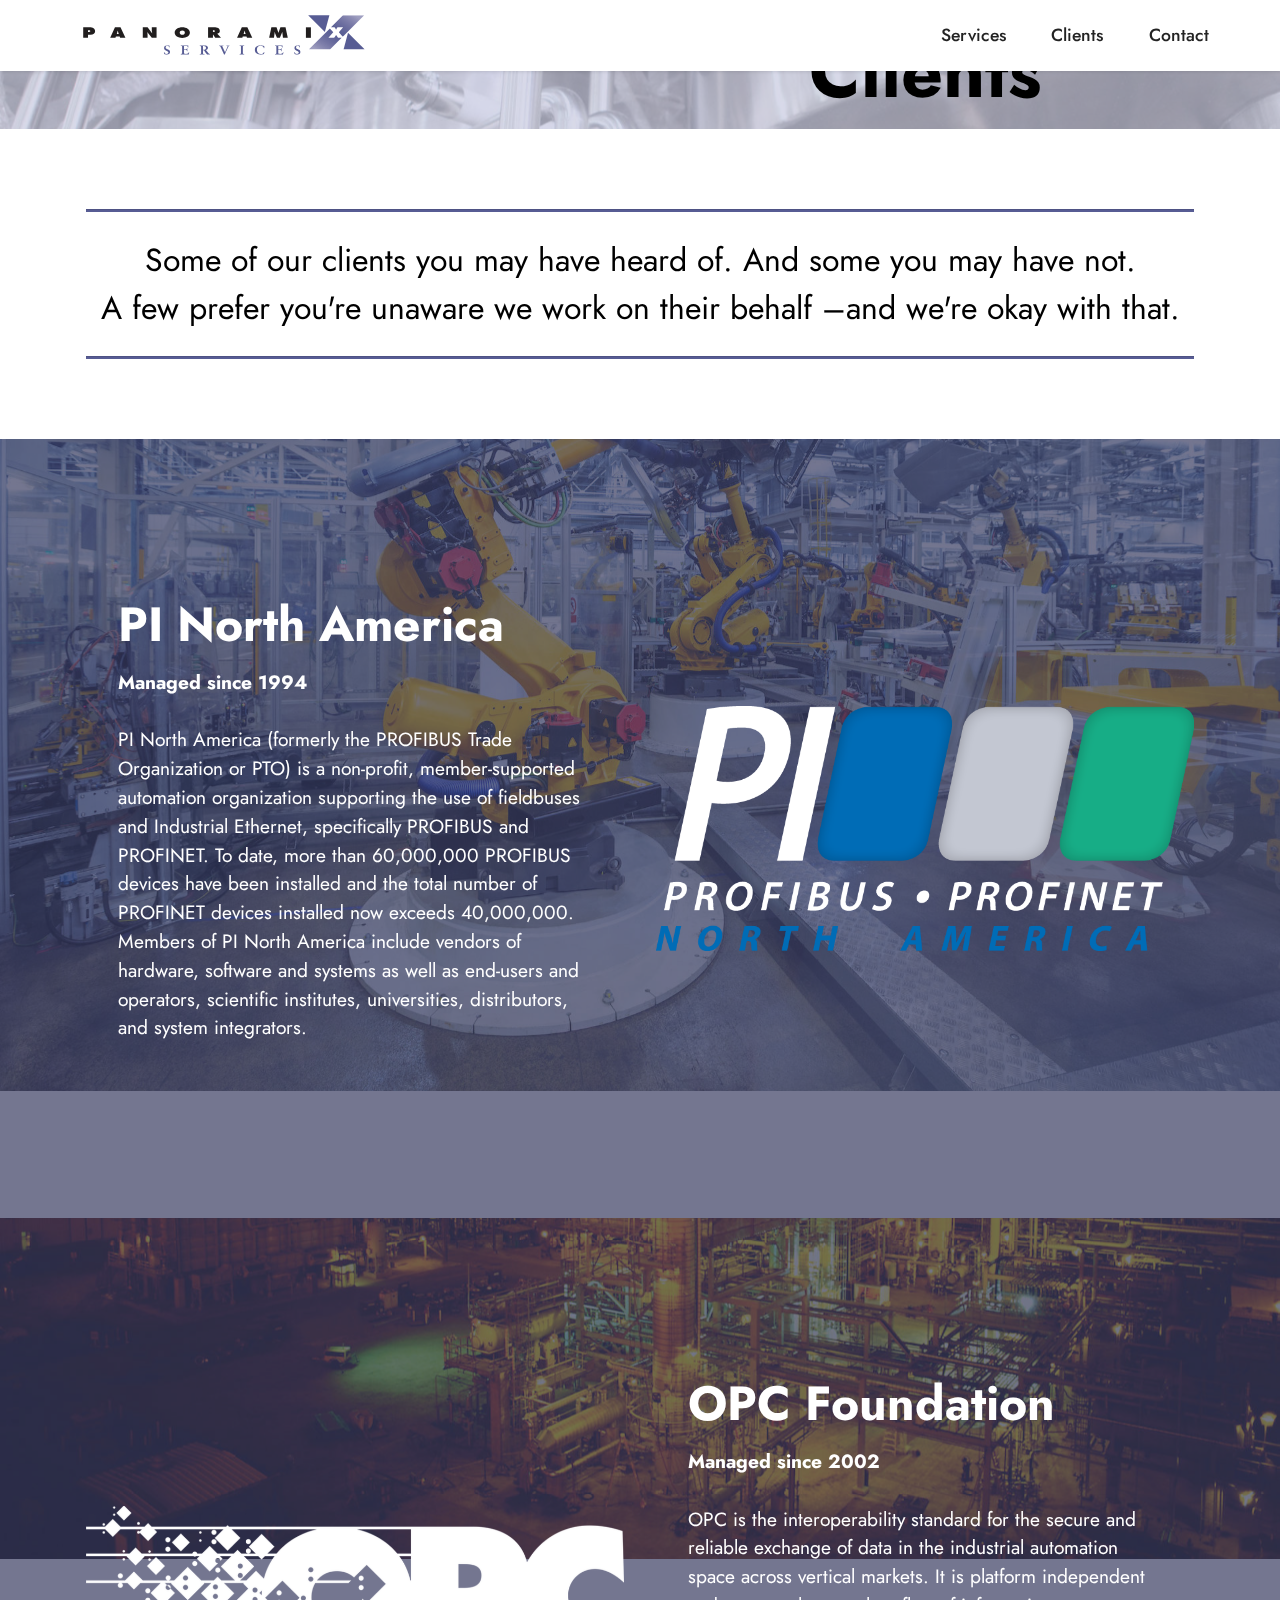
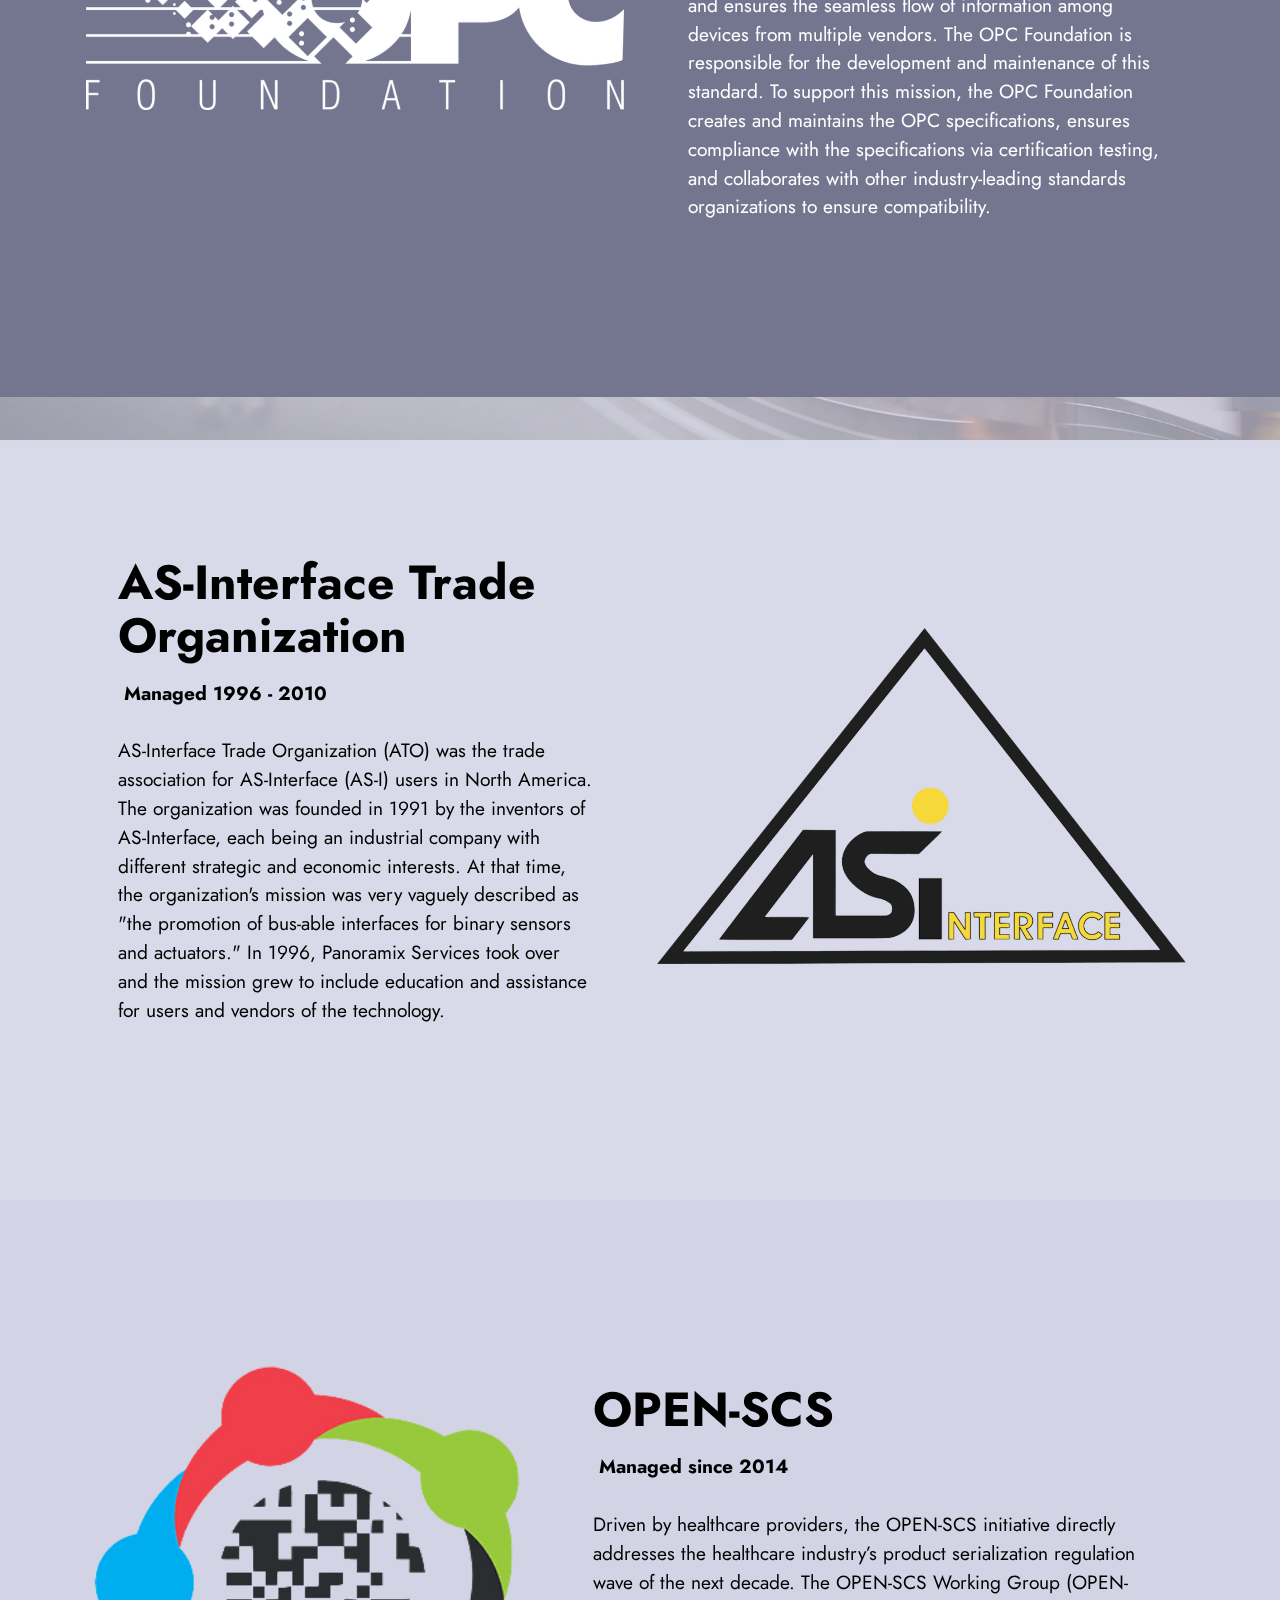
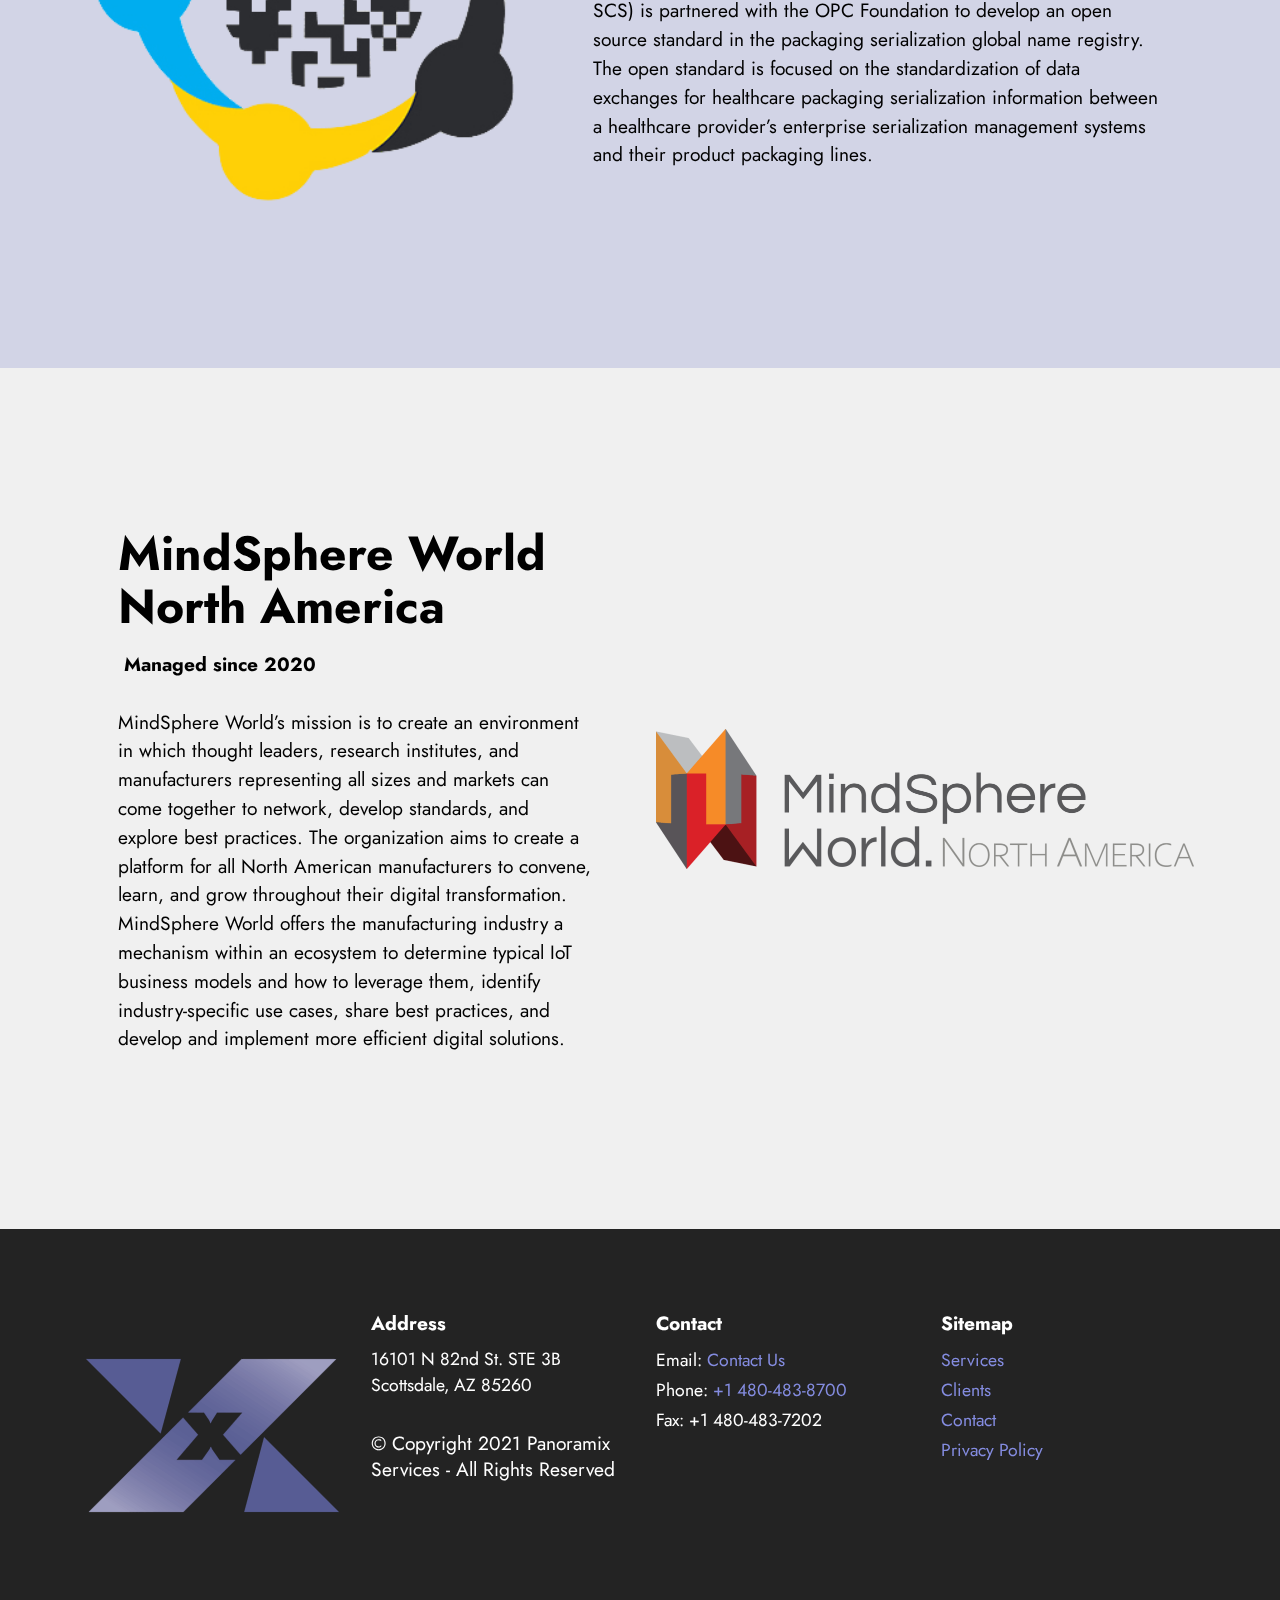
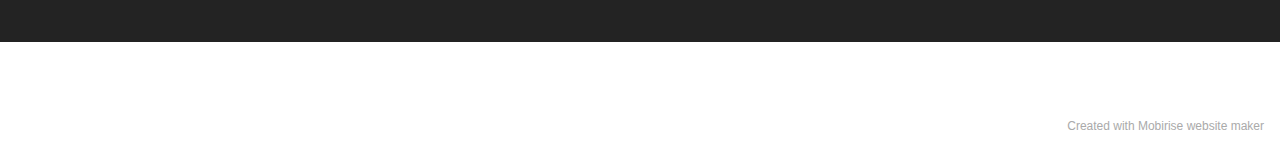
==== clients.html @ 81550782 "update index.html" ====
<!DOCTYPE html>
<html  >
<head>
  <!-- Site made with Mobirise Website Builder v5.3.5, https://mobirise.com -->
  <meta charset="UTF-8">
  <meta http-equiv="X-UA-Compatible" content="IE=edge">
  <meta name="generator" content="Mobirise v5.3.5, mobirise.com">
  <meta name="viewport" content="width=device-width, initial-scale=1, minimum-scale=1">
  <link rel="shortcut icon" href="assets/images/panx-icon-new-512-128x128.png" type="image/x-icon">
  <meta name="description" content="">
  
  
  <title>Clients</title>
  <link rel="stylesheet" href="assets/tether/tether.min.css">
  <link rel="stylesheet" href="assets/bootstrap/css/bootstrap.min.css">
  <link rel="stylesheet" href="assets/bootstrap/css/bootstrap-grid.min.css">
  <link rel="stylesheet" href="assets/bootstrap/css/bootstrap-reboot.min.css">
  <link rel="stylesheet" href="assets/dropdown/css/style.css">
  <link rel="stylesheet" href="assets/socicon/css/styles.css">
  <link rel="stylesheet" href="assets/theme/css/style.css">
  <link rel="preload" href="https://fonts.googleapis.com/css?family=Jost:100,200,300,400,500,600,700,800,900,100i,200i,300i,400i,500i,600i,700i,800i,900i&display=swap" as="style" onload="this.onload=null;this.rel='stylesheet'">
  <noscript><link rel="stylesheet" href="https://fonts.googleapis.com/css?family=Jost:100,200,300,400,500,600,700,800,900,100i,200i,300i,400i,500i,600i,700i,800i,900i&display=swap"></noscript>
  <link rel="preload" as="style" href="assets/mobirise/css/mbr-additional.css"><link rel="stylesheet" href="assets/mobirise/css/mbr-additional.css" type="text/css">
  
  
  
  
</head>
<body>

<!-- Analytics -->
<!-- Global site tag (gtag.js) - Google Analytics -->
<script async src="https://www.googletagmanager.com/gtag/js?id=UA-39357748-1"></script>
<script>
  window.dataLayer = window.dataLayer || [];
  function gtag(){dataLayer.push(arguments);}
  gtag('js', new Date());

  gtag('config', 'UA-39357748-1');
</script>
<!-- /Analytics -->


  
  <section class="header3 cid-s8OhMcY2vf mbr-parallax-background" id="header3-1o">

    

    <div class="mbr-overlay" style="opacity: 0.7; background-color: rgb(199, 201, 224);"></div>

    <div class="align-center container">
        <div class="row justify-content-end">
            <div class="col-12 col-lg-6">
                <h1 class="mbr-section-title mbr-fonts-style mb-3 display-1"><strong>Clients</strong></h1>
                
                
                
            </div>
        </div>
    </div>
</section>

<section class="content6 cid-s8OhMdA4dh" id="content6-1p">
    
    <div class="container">
        <div class="row justify-content-center">
            <div class="col-md-12 col-lg-12">
                <hr class="line">
                <p class="mbr-text align-center mbr-fonts-style my-4 display-5">Some of our clients you may have heard of.  And some you may have not.<br>A few prefer you're unaware we work on their behalf –and we're okay with that.</p>
                <hr class="line">
            </div>
        </div>
    </div>
</section>

<section class="header11 cid-s8OiLtmRAY mbr-parallax-background" id="header11-1w">

    

    <div class="mbr-overlay" style="opacity: 0.7; background-color: rgb(57, 60, 97);"></div>

    <div class="container">
        <div class="row justify-content-center">
            <div class="col-12 col-md-6 image-wrapper">
                <img class="w-100" src="assets/images/pi-north-america-logo-rev-rgb-865x395.png" alt="">
            </div>
            <div class="col-12 col-md">
                <div class="text-wrapper text-center">
                    <h1 class="mbr-section-title mbr-fonts-style mb-3 display-2">
                        <strong>PI North America</strong></h1>
                    <p class="mbr-text mbr-fonts-style display-7"><strong>Managed since 1994</strong><strong><br></strong><br>PI North America (formerly the PROFIBUS Trade Organization or PTO) is a non-profit, member-supported automation organization supporting the use of fieldbuses and Industrial Ethernet, specifically PROFIBUS and PROFINET. To date, more than 60,000,000 PROFIBUS devices have been installed and the total number of PROFINET devices installed now exceeds 40,000,000. Members of PI North America include vendors of hardware, software and systems as well as end-users and operators, scientific institutes, universities, distributors, and system integrators.<br></p>
                    
                </div>
            </div>
        </div>
    </div>
</section>

<section class="header11 cid-s8OkyzjCZf mbr-parallax-background" id="header11-1z">

    

    <div class="mbr-overlay" style="opacity: 0.7; background-color: rgb(57, 60, 97);"></div>

    <div class="container">
        <div class="row justify-content-center">
            <div class="col-12 col-md-6 image-wrapper">
                <img class="w-100" src="assets/images/opc-white-copy-2-1014x385.png" alt="">
            </div>
            <div class="col-12 col-md">
                <div class="text-wrapper text-center">
                    <h1 class="mbr-section-title mbr-fonts-style mb-3 display-2">
                        <strong>OPC Foundation</strong></h1>
                    <p class="mbr-text mbr-fonts-style display-7"><strong>Managed since 2002<br></strong><br>OPC is the interoperability standard for the secure and reliable exchange of data in the industrial automation space across vertical markets. It is platform independent and ensures the seamless flow of information among devices from multiple vendors. The OPC Foundation is responsible for the development and maintenance of this standard. To support this mission, the OPC Foundation creates and maintains the OPC specifications, ensures compliance with the specifications via certification testing, and collaborates with other industry-leading standards organizations to ensure compatibility.<br></p>
                    
                </div>
            </div>
        </div>
    </div>
</section>

<section class="header11 cid-s8OluaAJM3 mbr-parallax-background" id="header11-20">

    

    <div class="mbr-overlay" style="opacity: 0.7; background-color: rgb(199, 201, 224);"></div>

    <div class="container">
        <div class="row justify-content-center">
            <div class="col-12 col-md-6 image-wrapper">
                <img class="w-100" src="assets/images/asi-logo-color-1014x676.png" alt="">
            </div>
            <div class="col-12 col-md">
                <div class="text-wrapper text-center">
                    <h1 class="mbr-section-title mbr-fonts-style mb-3 display-2">
                        <strong>AS-Interface Trade Organization</strong></h1>
                    <p class="mbr-text mbr-fonts-style display-7"><strong>&nbsp;Managed 1996 - 2010<br></strong><br>AS-Interface Trade Organization (ATO) was the trade association for AS-Interface (AS-I) users in North America. The organization was founded in 1991 by the inventors of AS-Interface, each being an industrial company with different strategic and economic interests. At that time, the organization's mission was very vaguely described as "the promotion of bus-able interfaces for binary sensors and actuators." In 1996, Panoramix Services took over and the mission grew to include education and assistance for users and vendors of the technology.<br></p>
                    
                </div>
            </div>
        </div>
    </div>
</section>

<section class="header11 cid-s8Omf9m4vS mbr-parallax-background" id="header11-21">

    

    <div class="mbr-overlay" style="opacity: 0.8; background-color: rgb(199, 201, 224);"></div>

    <div class="container">
        <div class="row justify-content-center">
            <div class="col-12 col-md-5 image-wrapper">
                <img class="w-100" src="assets/images/open-scs-workinggroup-1-350x354.png" alt="">
            </div>
            <div class="col-12 col-md">
                <div class="text-wrapper text-center">
                    <h1 class="mbr-section-title mbr-fonts-style mb-3 display-2">
                        <strong>OPEN-SCS</strong></h1>
                    <p class="mbr-text mbr-fonts-style display-7"><strong>&nbsp;Managed since 2014<br></strong><br>Driven by healthcare providers, the OPEN-SCS initiative directly addresses the healthcare industry’s product serialization regulation wave of the next decade. The OPEN-SCS Working Group (OPEN-SCS) is partnered with the OPC Foundation to develop an open source standard in the packaging serialization global name registry. The open standard is focused on the standardization of data exchanges for healthcare packaging serialization information between a healthcare provider’s enterprise serialization management systems and their product packaging lines.<br></p>
                    
                </div>
            </div>
        </div>
    </div>
</section>

<section class="header11 cid-sCHQgZ4CsY mbr-parallax-background" id="header11-2u">

    

    <div class="mbr-overlay" style="opacity: 0.7; background-color: rgb(234, 234, 234);"></div>

    <div class="container">
        <div class="row justify-content-center">
            <div class="col-12 col-md-6 image-wrapper">
                <img class="w-100" src="assets/images/mw-accent-logo-na-1076x279.png" alt="">
            </div>
            <div class="col-12 col-md">
                <div class="text-wrapper text-center">
                    <h1 class="mbr-section-title mbr-fonts-style mb-3 display-2">
                        <strong>MindSphere World<br>North America</strong></h1>
                    <p class="mbr-text mbr-fonts-style display-7"><strong>&nbsp;Managed since 2020<br></strong><br>MindSphere World’s mission is to create an environment in which thought leaders, research institutes, and manufacturers representing all sizes and markets can come together to network, develop standards, and explore best practices. The organization aims to create a platform for all North American manufacturers to convene, learn, and grow throughout their digital transformation.<br>MindSphere World offers the manufacturing industry a mechanism within an ecosystem to determine typical IoT business models and how to leverage them, identify industry-specific use cases, share best practices, and develop and implement more efficient digital solutions.<br></p>
                    
                </div>
            </div>
        </div>
    </div>
</section>

<section class="footer4 cid-s8OhMfLjol" once="footers" id="footer4-1v">

    
    
    <div class="container">
        <div class="row mbr-white">
            <div class="col-12 col-md-6 col-lg-3">
                <div class="media-wrap">
                    
                        <img src="assets/images/panx-icon-new-512-506x506.png" alt="">
                    
                </div>
            </div>
            <div class="col-12 col-md-6 col-lg-3">
                <h5 class="mbr-section-subtitle mbr-fonts-style mb-2 display-7">
                    <strong>Address</strong></h5>
                <p class="mbr-text mbr-fonts-style mb-4 display-4">
                    16101 N 82nd St. STE 3B<br>Scottsdale, AZ 85260</p>
                <h5 class="mbr-section-subtitle mbr-fonts-style mb-3 display-4"><div><span style="font-size: 1.2rem;">© Copyright 2021 Panoramix Services - All Rights Reserved</span><br></div></h5>
                
            </div>
            <div class="col-12 col-md-6 col-lg-3">
                <h5 class="mbr-section-subtitle mbr-fonts-style mb-2 display-7">
                    <strong>Contact</strong></h5>
                <ul class="list mbr-fonts-style display-4">
                    <li class="mbr-text item-wrap">Email: <a href="contact.html" class="text-success">Contact Us</a></li><li class="mbr-text item-wrap">Phone: <a href="tel:+1 480-483-8700" class="text-success">+1 480-483-8700</a></li><li class="mbr-text item-wrap">Fax: +1 480-483-7202</li>
                </ul>
            </div>
            <div class="col-12 col-md-6 col-lg-3">
                <h5 class="mbr-section-subtitle mbr-fonts-style mb-2 display-7">
                    <strong>Sitemap</strong></h5>
                <ul class="list mbr-fonts-style display-4">
                    <li class="mbr-text item-wrap"><a href="services.html" class="text-success">Services</a></li><li class="mbr-text item-wrap"><a href="clients.html" class="text-success">Clients</a></li><li class="mbr-text item-wrap"><a href="contact.html" class="text-success">Contact</a></li><li class="mbr-text item-wrap"><a href="privacy.html" class="text-success">Privacy Policy</a></li>
                </ul>
            </div>
        </div>
    </div>
</section>

<section class="menu menu1 cid-sCHYvnLWHK" once="menu" id="menu1-2w">
    

    <nav class="navbar navbar-dropdown navbar-fixed-top navbar-expand-lg">
        <div class="container-fluid">
            <div class="navbar-brand">
                <span class="navbar-logo">
                    <a href="index.html">
                        <img src="assets/images/panx-logo-cmyk-copy.svg" alt="" style="height: 4.4rem;">
                    </a>
                </span>
                
            </div>
            <button class="navbar-toggler" type="button" data-toggle="collapse" data-target="#navbarSupportedContent" aria-controls="navbarNavAltMarkup" aria-expanded="false" aria-label="Toggle navigation">
                <div class="hamburger">
                    <span></span>
                    <span></span>
                    <span></span>
                    <span></span>
                </div>
            </button>
            <div class="collapse navbar-collapse" id="navbarSupportedContent">
                <ul class="navbar-nav nav-dropdown nav-right" data-app-modern-menu="true"><li class="nav-item"><a class="nav-link link text-black text-primary display-4" href="services.html">
                            Services</a></li><li class="nav-item"><a class="nav-link link text-black text-primary display-4" href="clients.html">
                            Clients</a></li><li class="nav-item"><a class="nav-link link text-black text-primary display-4" href="contact.html">Contact</a></li></ul>
                
                
            </div>
        </div>
    </nav>
</section><section style="background-color: #fff; font-family: -apple-system, BlinkMacSystemFont, 'Segoe UI', 'Roboto', 'Helvetica Neue', Arial, sans-serif; color:#aaa; font-size:12px; padding: 0; align-items: center; display: flex;"><a href="https://mobirise.site/b" style="flex: 1 1; height: 3rem; padding-left: 1rem;"></a><p style="flex: 0 0 auto; margin:0; padding-right:1rem;"><a href="https://mobirise.site/i" style="color:#aaa;">Created with Mobirise</a> website maker</p></section><script src="assets/web/assets/jquery/jquery.min.js"></script>  <script src="assets/popper/popper.min.js"></script>  <script src="assets/tether/tether.min.js"></script>  <script src="assets/bootstrap/js/bootstrap.min.js"></script>  <script src="assets/smoothscroll/smooth-scroll.js"></script>  <script src="assets/parallax/jarallax.min.js"></script>  <script src="assets/dropdown/js/nav-dropdown.js"></script>  <script src="assets/dropdown/js/navbar-dropdown.js"></script>  <script src="assets/touchswipe/jquery.touch-swipe.min.js"></script>  <script src="assets/theme/js/script.js"></script>  
  
  
</body>
</html>
---- assets/dropdown/css/style.css ----
.navbar-dropdown {
  left: 0;
  padding: 0;
  position: absolute;
  right: 0;
  top: 0;
  transition: all 0.45s ease;
  z-index: 1030;
  background: #282828; }
  .navbar-dropdown .navbar-logo {
    margin-right: 0.8rem;
    transition: margin 0.3s ease-in-out;
    vertical-align: middle; }
    .navbar-dropdown .navbar-logo img {
      height: 3.125rem;
      transition: all 0.3s ease-in-out; }
    .navbar-dropdown .navbar-logo.mbr-iconfont {
      font-size: 3.125rem;
      line-height: 3.125rem; }
  .navbar-dropdown .navbar-caption {
    font-weight: 700;
    white-space: normal;
    vertical-align: -4px;
    line-height: 3.125rem !important; }
    .navbar-dropdown .navbar-caption, .navbar-dropdown .navbar-caption:hover {
      color: inherit;
      text-decoration: none; }
  .navbar-dropdown .mbr-iconfont + .navbar-caption {
    vertical-align: -1px; }
  .navbar-dropdown.navbar-fixed-top {
    position: fixed; }
  .navbar-dropdown .navbar-brand span {
    vertical-align: -4px; }
  .navbar-dropdown.bg-color.transparent {
    background: none; }
  .navbar-dropdown.navbar-short .navbar-brand {
    padding: 0.625rem 0; }
    .navbar-dropdown.navbar-short .navbar-brand span {
      vertical-align: -1px; }
  .navbar-dropdown.navbar-short .navbar-caption {
    line-height: 2.375rem !important;
    vertical-align: -2px; }
  .navbar-dropdown.navbar-short .navbar-logo {
    margin-right: 0.5rem; }
    .navbar-dropdown.navbar-short .navbar-logo img {
      height: 2.375rem; }
    .navbar-dropdown.navbar-short .navbar-logo.mbr-iconfont {
      font-size: 2.375rem;
      line-height: 2.375rem; }
  .navbar-dropdown.navbar-short .mbr-table-cell {
    height: 3.625rem; }
  .navbar-dropdown .navbar-close {
    left: 0.6875rem;
    position: fixed;
    top: 0.75rem;
    z-index: 1000; }
  .navbar-dropdown .hamburger-icon {
    content: "";
    display: inline-block;
    vertical-align: middle;
    width: 16px;
    -webkit-box-shadow: 0 -6px 0 1px #282828,0 0 0 1px #282828,0 6px 0 1px #282828;
    -moz-box-shadow: 0 -6px 0 1px #282828,0 0 0 1px #282828,0 6px 0 1px #282828;
    box-shadow: 0 -6px 0 1px #282828,0 0 0 1px #282828,0 6px 0 1px #282828; }

.dropdown-menu .dropdown-toggle[data-toggle="dropdown-submenu"]::after {
  border-bottom: 0.35em solid transparent;
  border-left: 0.35em solid;
  border-right: 0;
  border-top: 0.35em solid transparent;
  margin-left: 0.3rem; }

.dropdown-menu .dropdown-item:focus {
  outline: 0; }

.nav-dropdown {
  font-size: 0.75rem;
  font-weight: 500;
  height: auto !important; }
  .nav-dropdown .nav-btn {
    padding-left: 1rem; }
  .nav-dropdown .link {
    margin: .667em 1.667em;
    font-weight: 500;
    padding: 0;
    transition: color .2s ease-in-out; }
    .nav-dropdown .link.dropdown-toggle {
      margin-right: 2.583em; }
      .nav-dropdown .link.dropdown-toggle::after {
        margin-left: .25rem;
        border-top: 0.35em solid;
        border-right: 0.35em solid transparent;
        border-left: 0.35em solid transparent;
        border-bottom: 0; }
      .nav-dropdown .link.dropdown-toggle[aria-expanded="true"] {
        margin: 0;
        padding: 0.667em 3.263em  0.667em 1.667em; }
  .nav-dropdown .link::after,
  .nav-dropdown .dropdown-item::after {
    color: inherit; }
  .nav-dropdown .btn {
    font-size: 0.75rem;
    font-weight: 700;
    letter-spacing: 0;
    margin-bottom: 0;
    padding-left: 1.25rem;
    padding-right: 1.25rem; }
  .nav-dropdown .dropdown-menu {
    border-radius: 0;
    border: 0;
    left: 0;
    margin: 0;
    padding-bottom: 1.25rem;
    padding-top: 1.25rem;
    position: relative; }
  .nav-dropdown .dropdown-submenu {
    margin-left: 0.125rem;
    top: 0; }
  .nav-dropdown .dropdown-item {
    font-weight: 500;
    line-height: 2;
    padding: 0.3846em 4.615em 0.3846em 1.5385em;
    position: relative;
    transition: color .2s ease-in-out, background-color .2s ease-in-out; }
    .nav-dropdown .dropdown-item::after {
      margin-top: -0.3077em;
      position: absolute;
      right: 1.1538em;
      top: 50%; }
    .nav-dropdown .dropdown-item:focus, .nav-dropdown .dropdown-item:hover {
      background: none; }

@media (max-width: 767px) {
  .nav-dropdown.navbar-toggleable-sm {
    bottom: 0;
    display: none;
    left: 0;
    overflow-x: hidden;
    position: fixed;
    top: 0;
    transform: translateX(-100%);
    -ms-transform: translateX(-100%);
    -webkit-transform: translateX(-100%);
    width: 18.75rem;
    z-index: 999; } }
.nav-dropdown.navbar-toggleable-xl {
  bottom: 0;
  display: none;
  left: 0;
  overflow-x: hidden;
  position: fixed;
  top: 0;
  transform: translateX(-100%);
  -ms-transform: translateX(-100%);
  -webkit-transform: translateX(-100%);
  width: 18.75rem;
  z-index: 999; }

.nav-dropdown-sm {
  display: block !important;
  overflow-x: hidden;
  overflow: auto;
  padding-top: 3.875rem; }
  .nav-dropdown-sm::after {
    content: "";
    display: block;
    height: 3rem;
    width: 100%; }
  .nav-dropdown-sm.collapse.in ~ .navbar-close {
    display: block !important; }
  .nav-dropdown-sm.collapsing, .nav-dropdown-sm.collapse.in {
    transform: translateX(0);
    -ms-transform: translateX(0);
    -webkit-transform: translateX(0);
    transition: all 0.25s ease-out;
    -webkit-transition: all 0.25s ease-out;
    background: #282828; }
  .nav-dropdown-sm.collapsing[aria-expanded="false"] {
    transform: translateX(-100%);
    -ms-transform: translateX(-100%);
    -webkit-transform: translateX(-100%); }
  .nav-dropdown-sm .nav-item {
    display: block;
    margin-left: 0 !important;
    padding-left: 0; }
  .nav-dropdown-sm .link,
  .nav-dropdown-sm .dropdown-item {
    border-top: 1px dotted rgba(255, 255, 255, 0.1);
    font-size: 0.8125rem;
    line-height: 1.6;
    margin: 0 !important;
    padding: 0.875rem 2.4rem 0.875rem 1.5625rem !important;
    position: relative;
    white-space: normal; }
    .nav-dropdown-sm .link:focus, .nav-dropdown-sm .link:hover,
    .nav-dropdown-sm .dropdown-item:focus,
    .nav-dropdown-sm .dropdown-item:hover {
      background: rgba(0, 0, 0, 0.2) !important;
      color: #c0a375; }
  .nav-dropdown-sm .nav-btn {
    position: relative;
    padding: 1.5625rem 1.5625rem 0 1.5625rem; }
    .nav-dropdown-sm .nav-btn::before {
      border-top: 1px dotted rgba(255, 255, 255, 0.1);
      content: "";
      left: 0;
      position: absolute;
      top: 0;
      width: 100%; }
    .nav-dropdown-sm .nav-btn + .nav-btn {
      padding-top: 0.625rem; }
      .nav-dropdown-sm .nav-btn + .nav-btn::before {
        display: none; }
  .nav-dropdown-sm .btn {
    padding: 0.625rem 0; }
  .nav-dropdown-sm .dropdown-toggle[data-toggle="dropdown-submenu"]::after {
    margin-left: .25rem;
    border-top: 0.35em solid;
    border-right: 0.35em solid transparent;
    border-left: 0.35em solid transparent;
    border-bottom: 0; }
  .nav-dropdown-sm .dropdown-toggle[data-toggle="dropdown-submenu"][aria-expanded="true"]::after {
    border-top: 0;
    border-right: 0.35em solid transparent;
    border-left: 0.35em solid transparent;
    border-bottom: 0.35em solid; }
  .nav-dropdown-sm .dropdown-menu {
    margin: 0;
    padding: 0;
    position: relative;
    top: 0;
    left: 0;
    width: 100%;
    border: 0;
    float: none;
    border-radius: 0;
    background: none; }
  .nav-dropdown-sm .dropdown-submenu {
    left: 100%;
    margin-left: 0.125rem;
    margin-top: -1.25rem;
    top: 0; }

.navbar-toggleable-sm .nav-dropdown .dropdown-menu {
  position: absolute; }

.navbar-toggleable-sm .nav-dropdown .dropdown-submenu {
  left: 100%;
  margin-left: 0.125rem;
  margin-top: -1.25rem;
  top: 0; }

.navbar-toggleable-sm.opened .nav-dropdown .dropdown-menu {
  position: relative; }

.navbar-toggleable-sm.opened .nav-dropdown .dropdown-submenu {
  left: 0;
  margin-left: 00rem;
  margin-top: 0rem;
  top: 0; }

.is-builder .nav-dropdown.collapsing {
  transition: none !important; }

/*# sourceMappingURL=style.css.map */
---- assets/socicon/css/styles.css ----
@charset "UTF-8";

@font-face {
  font-family: 'Socicon';
  src:  url('../fonts/socicon.eot');
  src:  url('../fonts/socicon.eot?#iefix') format('embedded-opentype'),
    url('../fonts/socicon.woff2') format('woff2'),
    url('../fonts/socicon.ttf') format('truetype'),
    url('../fonts/socicon.woff') format('woff'),
    url('../fonts/socicon.svg#socicon') format('svg');
  font-weight: normal;
  font-style: normal;
  font-display: swap;
}

[data-icon]:before {
  font-family: "socicon" !important;
  content: attr(data-icon);
  font-style: normal !important;
  font-weight: normal !important;
  font-variant: normal !important;
  text-transform: none !important;
  speak: none;
  line-height: 1;
  -webkit-font-smoothing: antialiased;
  -moz-osx-font-smoothing: grayscale;
}

[class^="socicon-"], [class*=" socicon-"] {
  /* use !important to prevent issues with browser extensions that change fonts */
  font-family: 'Socicon' !important;
  speak: none;
  font-style: normal;
  font-weight: normal;
  font-variant: normal;
  text-transform: none;
  line-height: 1;

  /* Better Font Rendering =========== */
  -webkit-font-smoothing: antialiased;
  -moz-osx-font-smoothing: grayscale;
}

.socicon-eitaa:before {
  content: "\e97c";
}
.socicon-soroush:before {
  content: "\e97d";
}
.socicon-bale:before {
  content: "\e97e";
}
.socicon-zazzle:before {
  content: "\e97b";
}
.socicon-society6:before {
  content: "\e97a";
}
.socicon-redbubble:before {
  content: "\e979";
}
.socicon-avvo:before {
  content: "\e978";
}
.socicon-stitcher:before {
  content: "\e977";
}
.socicon-googlehangouts:before {
  content: "\e974";
}
.socicon-dlive:before {
  content: "\e975";
}
.socicon-vsco:before {
  content: "\e976";
}
.socicon-flipboard:before {
  content: "\e973";
}
.socicon-ubuntu:before {
  content: "\e958";
}
.socicon-artstation:before {
  content: "\e959";
}
.socicon-invision:before {
  content: "\e95a";
}
.socicon-torial:before {
  content: "\e95b";
}
.socicon-collectorz:before {
  content: "\e95c";
}
.socicon-seenthis:before {
  content: "\e95d";
}
.socicon-googleplaymusic:before {
  content: "\e95e";
}
.socicon-debian:before {
  content: "\e95f";
}
.socicon-filmfreeway:before {
  content: "\e960";
}
.socicon-gnome:before {
  content: "\e961";
}
.socicon-itchio:before {
  content: "\e962";
}
.socicon-jamendo:before {
  content: "\e963";
}
.socicon-mix:before {
  content: "\e964";
}
.socicon-sharepoint:before {
  content: "\e965";
}
.socicon-tinder:before {
  content: "\e966";
}
.socicon-windguru:before {
  content: "\e967";
}
.socicon-cdbaby:before {
  content: "\e968";
}
.socicon-elementaryos:before {
  content: "\e969";
}
.socicon-stage32:before {
  content: "\e96a";
}
.socicon-tiktok:before {
  content: "\e96b";
}
.socicon-gitter:before {
  content: "\e96c";
}
.socicon-letterboxd:before {
  content: "\e96d";
}
.socicon-threema:before {
  content: "\e96e";
}
.socicon-splice:before {
  content: "\e96f";
}
.socicon-metapop:before {
  content: "\e970";
}
.socicon-naver:before {
  content: "\e971";
}
.socicon-remote:before {
  content: "\e972";
}
.socicon-internet:before {
  content: "\e957";
}
.socicon-moddb:before {
  content: "\e94b";
}
.socicon-indiedb:before {
  content: "\e94c";
}
.socicon-traxsource:before {
  content: "\e94d";
}
.socicon-gamefor:before {
  content: "\e94e";
}
.socicon-pixiv:before {
  content: "\e94f";
}
.socicon-myanimelist:before {
  content: "\e950";
}
.socicon-blackberry:before {
  content: "\e951";
}
.socicon-wickr:before {
  content: "\e952";
}
.socicon-spip:before {
  content: "\e953";
}
.socicon-napster:before {
  content: "\e954";
}
.socicon-beatport:before {
  content: "\e955";
}
.socicon-hackerone:before {
  content: "\e956";
}
.socicon-hackernews:before {
  content: "\e946";
}
.socicon-smashwords:before {
  content: "\e947";
}
.socicon-kobo:before {
  content: "\e948";
}
.socicon-bookbub:before {
  content: "\e949";
}
.socicon-mailru:before {
  content: "\e94a";
}
.socicon-gitlab:before {
  content: "\e945";
}
.socicon-instructables:before {
  content: "\e944";
}
.socicon-portfolio:before {
  content: "\e943";
}
.socicon-codered:before {
  content: "\e940";
}
.socicon-origin:before {
  content: "\e941";
}
.socicon-nextdoor:before {
  content: "\e942";
}
.socicon-udemy:before {
  content: "\e93f";
}
.socicon-livemaster:before {
  content: "\e93e";
}
.socicon-crunchbase:before {
  content: "\e93b";
}
.socicon-homefy:before {
  content: "\e93c";
}
.socicon-calendly:before {
  content: "\e93d";
}
.socicon-realtor:before {
  content: "\e90f";
}
.socicon-tidal:before {
  content: "\e910";
}
.socicon-qobuz:before {
  content: "\e911";
}
.socicon-natgeo:before {
  content: "\e912";
}
.socicon-mastodon:before {
  content: "\e913";
}
.socicon-unsplash:before {
  content: "\e914";
}
.socicon-homeadvisor:before {
  content: "\e915";
}
.socicon-angieslist:before {
  content: "\e916";
}
.socicon-codepen:before {
  content: "\e917";
}
.socicon-slack:before {
  content: "\e918";
}
.socicon-openaigym:before {
  content: "\e919";
}
.socicon-logmein:before {
  content: "\e91a";
}
.socicon-fiverr:before {
  content: "\e91b";
}
.socicon-gotomeeting:before {
  content: "\e91c";
}
.socicon-aliexpress:before {
  content: "\e91d";
}
.socicon-guru:before {
  content: "\e91e";
}
.socicon-appstore:before {
  content: "\e91f";
}
.socicon-homes:before {
  content: "\e920";
}
.socicon-zoom:before {
  content: "\e921";
}
.socicon-alibaba:before {
  content: "\e922";
}
.socicon-craigslist:before {
  content: "\e923";
}
.socicon-wix:before {
  content: "\e924";
}
.socicon-redfin:before {
  content: "\e925";
}
.socicon-googlecalendar:before {
  content: "\e926";
}
.socicon-shopify:before {
  content: "\e927";
}
.socicon-freelancer:before {
  content: "\e928";
}
.socicon-seedrs:before {
  content: "\e929";
}
.socicon-bing:before {
  content: "\e92a";
}
.socicon-doodle:before {
  content: "\e92b";
}
.socicon-bonanza:before {
  content: "\e92c";
}
.socicon-squarespace:before {
  content: "\e92d";
}
.socicon-toptal:before {
  content: "\e92e";
}
.socicon-gust:before {
  content: "\e92f";
}
.socicon-ask:before {
  content: "\e930";
}
.socicon-trulia:before {
  content: "\e931";
}
.socicon-loomly:before {
  content: "\e932";
}
.socicon-ghost:before {
  content: "\e933";
}
.socicon-upwork:before {
  content: "\e934";
}
.socicon-fundable:before {
  content: "\e935";
}
.socicon-booking:before {
  content: "\e936";
}
.socicon-googlemaps:before {
  content: "\e937";
}
.socicon-zillow:before {
  content: "\e938";
}
.socicon-niconico:before {
  content: "\e939";
}
.socicon-toneden:before {
  content: "\e93a";
}
.socicon-augment:before {
  content: "\e908";
}
.socicon-bitbucket:before {
  content: "\e909";
}
.socicon-fyuse:before {
  content: "\e90a";
}
.socicon-yt-gaming:before {
  content: "\e90b";
}
.socicon-sketchfab:before {
  content: "\e90c";
}
.socicon-mobcrush:before {
  content: "\e90d";
}
.socicon-microsoft:before {
  content: "\e90e";
}
.socicon-pandora:before {
  content: "\e907";
}
.socicon-messenger:before {
  content: "\e906";
}
.socicon-gamewisp:before {
  content: "\e905";
}
.socicon-bloglovin:before {
  content: "\e904";
}
.socicon-tunein:before {
  content: "\e903";
}
.socicon-gamejolt:before {
  content: "\e901";
}
.socicon-trello:before {
  content: "\e902";
}
.socicon-spreadshirt:before {
  content: "\e900";
}
.socicon-500px:before {
  content: "\e000";
}
.socicon-8tracks:before {
  content: "\e001";
}
.socicon-airbnb:before {
  content: "\e002";
}
.socicon-alliance:before {
  content: "\e003";
}
.socicon-amazon:before {
  content: "\e004";
}
.socicon-amplement:before {
  content: "\e005";
}
.socicon-android:before {
  content: "\e006";
}
.socicon-angellist:before {
  content: "\e007";
}
.socicon-apple:before {
  content: "\e008";
}
.socicon-appnet:before {
  content: "\e009";
}
.socicon-baidu:before {
  content: "\e00a";
}
.socicon-bandcamp:before {
  content: "\e00b";
}
.socicon-battlenet:before {
  content: "\e00c";
}
.socicon-mixer:before {
  content: "\e00d";
}
.socicon-bebee:before {
  content: "\e00e";
}
.socicon-bebo:before {
  content: "\e00f";
}
.socicon-behance:before {
  content: "\e010";
}
.socicon-blizzard:before {
  content: "\e011";
}
.socicon-blogger:before {
  content: "\e012";
}
.socicon-buffer:before {
  content: "\e013";
}
.socicon-chrome:before {
  content: "\e014";
}
.socicon-coderwall:before {
  content: "\e015";
}
.socicon-curse:before {
  content: "\e016";
}
.socicon-dailymotion:before {
  content: "\e017";
}
.socicon-deezer:before {
  content: "\e018";
}
.socicon-delicious:before {
  content: "\e019";
}
.socicon-deviantart:before {
  content: "\e01a";
}
.socicon-diablo:before {
  content: "\e01b";
}
.socicon-digg:before {
  content: "\e01c";
}
.socicon-discord:before {
  content: "\e01d";
}
.socicon-disqus:before {
  content: "\e01e";
}
.socicon-douban:before {
  content: "\e01f";
}
.socicon-draugiem:before {
  content: "\e020";
}
.socicon-dribbble:before {
  content: "\e021";
}
.socicon-drupal:before {
  content: "\e022";
}
.socicon-ebay:before {
  content: "\e023";
}
.socicon-ello:before {
  content: "\e024";
}
.socicon-endomodo:before {
  content: "\e025";
}
.socicon-envato:before {
  content: "\e026";
}
.socicon-etsy:before {
  content: "\e027";
}
.socicon-facebook:before {
  content: "\e028";
}
.socicon-feedburner:before {
  content: "\e029";
}
.socicon-filmweb:before {
  content: "\e02a";
}
.socicon-firefox:before {
  content: "\e02b";
}
.socicon-flattr:before {
  content: "\e02c";
}
.socicon-flickr:before {
  content: "\e02d";
}
.socicon-formulr:before {
  content: "\e02e";
}
.socicon-forrst:before {
  content: "\e02f";
}
.socicon-foursquare:before {
  content: "\e030";
}
.socicon-friendfeed:before {
  content: "\e031";
}
.socicon-github:before {
  content: "\e032";
}
.socicon-goodreads:before {
  content: "\e033";
}
.socicon-google:before {
  content: "\e034";
}
.socicon-googlescholar:before {
  content: "\e035";
}
.socicon-googlegroups:before {
  content: "\e036";
}
.socicon-googlephotos:before {
  content: "\e037";
}
.socicon-googleplus:before {
  content: "\e038";
}
.socicon-grooveshark:before {
  content: "\e039";
}
.socicon-hackerrank:before {
  content: "\e03a";
}
.socicon-hearthstone:before {
  content: "\e03b";
}
.socicon-hellocoton:before {
  content: "\e03c";
}
.socicon-heroes:before {
  content: "\e03d";
}
.socicon-smashcast:before {
  content: "\e03e";
}
.socicon-horde:before {
  content: "\e03f";
}
.socicon-houzz:before {
  content: "\e040";
}
.socicon-icq:before {
  content: "\e041";
}
.socicon-identica:before {
  content: "\e042";
}
.socicon-imdb:before {
  content: "\e043";
}
.socicon-instagram:before {
  content: "\e044";
}
.socicon-issuu:before {
  content: "\e045";
}
.socicon-istock:before {
  content: "\e046";
}
.socicon-itunes:before {
  content: "\e047";
}
.socicon-keybase:before {
  content: "\e048";
}
.socicon-lanyrd:before {
  content: "\e049";
}
.socicon-lastfm:before {
  content: "\e04a";
}
.socicon-line:before {
  content: "\e04b";
}
.socicon-linkedin:before {
  content: "\e04c";
}
.socicon-livejournal:before {
  content: "\e04d";
}
.socicon-lyft:before {
  content: "\e04e";
}
.socicon-macos:before {
  content: "\e04f";
}
.socicon-mail:before {
  content: "\e050";
}
.socicon-medium:before {
  content: "\e051";
}
.socicon-meetup:before {
  content: "\e052";
}
.socicon-mixcloud:before {
  content: "\e053";
}
.socicon-modelmayhem:before {
  content: "\e054";
}
.socicon-mumble:before {
  content: "\e055";
}
.socicon-myspace:before {
  content: "\e056";
}
.socicon-newsvine:before {
  content: "\e057";
}
.socicon-nintendo:before {
  content: "\e058";
}
.socicon-npm:before {
  content: "\e059";
}
.socicon-odnoklassniki:before {
  content: "\e05a";
}
.socicon-openid:before {
  content: "\e05b";
}
.socicon-opera:before {
  content: "\e05c";
}
.socicon-outlook:before {
  content: "\e05d";
}
.socicon-overwatch:before {
  content: "\e05e";
}
.socicon-patreon:before {
  content: "\e05f";
}
.socicon-paypal:before {
  content: "\e060";
}
.socicon-periscope:before {
  content: "\e061";
}
.socicon-persona:before {
  content: "\e062";
}
.socicon-pinterest:before {
  content: "\e063";
}
.socicon-play:before {
  content: "\e064";
}
.socicon-player:before {
  content: "\e065";
}
.socicon-playstation:before {
  content: "\e066";
}
.socicon-pocket:before {
  content: "\e067";
}
.socicon-qq:before {
  content: "\e068";
}
.socicon-quora:before {
  content: "\e069";
}
.socicon-raidcall:before {
  content: "\e06a";
}
.socicon-ravelry:before {
  content: "\e06b";
}
.socicon-reddit:before {
  content: "\e06c";
}
.socicon-renren:before {
  content: "\e06d";
}
.socicon-researchgate:before {
  content: "\e06e";
}
.socicon-residentadvisor:before {
  content: "\e06f";
}
.socicon-reverbnation:before {
  content: "\e070";
}
.socicon-rss:before {
  content: "\e071";
}
.socicon-sharethis:before {
  content: "\e072";
}
.socicon-skype:before {
  content: "\e073";
}
.socicon-slideshare:before {
  content: "\e074";
}
.socicon-smugmug:before {
  content: "\e075";
}
.socicon-snapchat:before {
  content: "\e076";
}
.socicon-songkick:before {
  content: "\e077";
}
.socicon-soundcloud:before {
  content: "\e078";
}
.socicon-spotify:before {
  content: "\e079";
}
.socicon-stackexchange:before {
  content: "\e07a";
}
.socicon-stackoverflow:before {
  content: "\e07b";
}
.socicon-starcraft:before {
  content: "\e07c";
}
.socicon-stayfriends:before {
  content: "\e07d";
}
.socicon-steam:before {
  content: "\e07e";
}
.socicon-storehouse:before {
  content: "\e07f";
}
.socicon-strava:before {
  content: "\e080";
}
.socicon-streamjar:before {
  content: "\e081";
}
.socicon-stumbleupon:before {
  content: "\e082";
}
.socicon-swarm:before {
  content: "\e083";
}
.socicon-teamspeak:before {
  content: "\e084";
}
.socicon-teamviewer:before {
  content: "\e085";
}
.socicon-technorati:before {
  content: "\e086";
}
.socicon-telegram:before {
  content: "\e087";
}
.socicon-tripadvisor:before {
  content: "\e088";
}
.socicon-tripit:before {
  content: "\e089";
}
.socicon-triplej:before {
  content: "\e08a";
}
.socicon-tumblr:before {
  content: "\e08b";
}
.socicon-twitch:before {
  content: "\e08c";
}
.socicon-twitter:before {
  content: "\e08d";
}
.socicon-uber:before {
  content: "\e08e";
}
.socicon-ventrilo:before {
  content: "\e08f";
}
.socicon-viadeo:before {
  content: "\e090";
}
.socicon-viber:before {
  content: "\e091";
}
.socicon-viewbug:before {
  content: "\e092";
}
.socicon-vimeo:before {
  content: "\e093";
}
.socicon-vine:before {
  content: "\e094";
}
.socicon-vkontakte:before {
  content: "\e095";
}
.socicon-warcraft:before {
  content: "\e096";
}
.socicon-wechat:before {
  content: "\e097";
}
.socicon-weibo:before {
  content: "\e098";
}
.socicon-whatsapp:before {
  content: "\e099";
}
.socicon-wikipedia:before {
  content: "\e09a";
}
.socicon-windows:before {
  content: "\e09b";
}
.socicon-wordpress:before {
  content: "\e09c";
}
.socicon-wykop:before {
  content: "\e09d";
}
.socicon-xbox:before {
  content: "\e09e";
}
.socicon-xing:before {
  content: "\e09f";
}
.socicon-yahoo:before {
  content: "\e0a0";
}
.socicon-yammer:before {
  content: "\e0a1";
}
.socicon-yandex:before {
  content: "\e0a2";
}
.socicon-yelp:before {
  content: "\e0a3";
}
.socicon-younow:before {
  content: "\e0a4";
}
.socicon-youtube:before {
  content: "\e0a5";
}
.socicon-zapier:before {
  content: "\e0a6";
}
.socicon-zerply:before {
  content: "\e0a7";
}
.socicon-zomato:before {
  content: "\e0a8";
}
.socicon-zynga:before {
  content: "\e0a9";
}
---- assets/theme/css/style.css ----
@charset "UTF-8";
section {
  background-color: #ffffff;
}

body {
  font-style: normal;
  line-height: 1.5;
  font-weight: 400;
  color: #232323;
  position: relative;
}

section,
.container,
.container-fluid {
  position: relative;
  word-wrap: break-word;
}

a.mbr-iconfont:hover {
  text-decoration: none;
}

.article .lead p,
.article .lead ul,
.article .lead ol,
.article .lead pre,
.article .lead blockquote {
  margin-bottom: 0;
}

a {
  font-style: normal;
  font-weight: 400;
  cursor: pointer;
}
a, a:hover {
  text-decoration: none;
}

.mbr-section-title {
  font-style: normal;
  line-height: 1.3;
}

.mbr-section-subtitle {
  line-height: 1.3;
}

.mbr-text {
  font-style: normal;
  line-height: 1.7;
}

h1,
h2,
h3,
h4,
h5,
h6,
.display-1,
.display-2,
.display-4,
.display-5,
.display-7,
span,
p,
a {
  line-height: 1;
  word-break: break-word;
  word-wrap: break-word;
  font-weight: 400;
}

b,
strong {
  font-weight: bold;
}

input:-webkit-autofill, input:-webkit-autofill:hover, input:-webkit-autofill:focus, input:-webkit-autofill:active {
  transition-delay: 9999s;
  -webkit-transition-property: background-color, color;
  transition-property: background-color, color;
}

textarea[type=hidden] {
  display: none;
}

section {
  background-position: 50% 50%;
  background-repeat: no-repeat;
  background-size: cover;
}
section .mbr-background-video,
section .mbr-background-video-preview {
  position: absolute;
  bottom: 0;
  left: 0;
  right: 0;
  top: 0;
}

.hidden {
  visibility: hidden;
}

.mbr-z-index20 {
  z-index: 20;
}

/*! Base colors */
.mbr-white {
  color: #ffffff;
}

.mbr-black {
  color: #111111;
}

.mbr-bg-white {
  background-color: #ffffff;
}

.mbr-bg-black {
  background-color: #000000;
}

/*! Text-aligns */
.align-left {
  text-align: left;
}

.align-center {
  text-align: center;
}

.align-right {
  text-align: right;
}

/*! Font-weight  */
.mbr-light {
  font-weight: 300;
}

.mbr-regular {
  font-weight: 400;
}

.mbr-semibold {
  font-weight: 500;
}

.mbr-bold {
  font-weight: 700;
}

/*! Media  */
.media-content {
  flex-basis: 100%;
}

.media-container-row {
  display: flex;
  flex-direction: row;
  flex-wrap: wrap;
  justify-content: center;
  align-content: center;
  align-items: start;
}
.media-container-row .media-size-item {
  width: 400px;
}

.media-container-column {
  display: flex;
  flex-direction: column;
  flex-wrap: wrap;
  justify-content: center;
  align-content: center;
  align-items: stretch;
}
.media-container-column > * {
  width: 100%;
}

@media (min-width: 992px) {
  .media-container-row {
    flex-wrap: nowrap;
  }
}
figure {
  margin-bottom: 0;
  overflow: hidden;
}

figure[mbr-media-size] {
  transition: width 0.1s;
}

img,
iframe {
  display: block;
  width: 100%;
}

.card {
  background-color: transparent;
  border: none;
}

.card-box {
  width: 100%;
}

.card-img {
  text-align: center;
  flex-shrink: 0;
  -webkit-flex-shrink: 0;
}

.media {
  max-width: 100%;
  margin: 0 auto;
}

.mbr-figure {
  align-self: center;
}

.media-container > div {
  max-width: 100%;
}

.mbr-figure img,
.card-img img {
  width: 100%;
}

@media (max-width: 991px) {
  .media-size-item {
    width: auto !important;
  }

  .media {
    width: auto;
  }

  .mbr-figure {
    width: 100% !important;
  }
}
/*! Buttons */
.mbr-section-btn {
  margin-left: -0.6rem;
  margin-right: -0.6rem;
  font-size: 0;
}

.btn {
  font-weight: 600;
  border-width: 1px;
  font-style: normal;
  margin: 0.6rem 0.6rem;
  white-space: normal;
  transition: all 0.2s ease-in-out;
  display: inline-flex;
  align-items: center;
  justify-content: center;
  word-break: break-word;
}

.btn-sm {
  font-weight: 600;
  letter-spacing: 0px;
  transition: all 0.3s ease-in-out;
}

.btn-md {
  font-weight: 600;
  letter-spacing: 0px;
  transition: all 0.3s ease-in-out;
}

.btn-lg {
  font-weight: 600;
  letter-spacing: 0px;
  transition: all 0.3s ease-in-out;
}

.btn-form {
  margin: 0;
}
.btn-form:hover {
  cursor: pointer;
}

nav .mbr-section-btn {
  margin-left: 0rem;
  margin-right: 0rem;
}

/*! Btn icon margin */
.btn .mbr-iconfont,
.btn.btn-sm .mbr-iconfont {
  order: 1;
  cursor: pointer;
  margin-left: 0.5rem;
  vertical-align: sub;
}

.btn.btn-md .mbr-iconfont,
.btn.btn-md .mbr-iconfont {
  margin-left: 0.8rem;
}

.mbr-regular {
  font-weight: 400;
}

.mbr-semibold {
  font-weight: 500;
}

.mbr-bold {
  font-weight: 700;
}

[type=submit] {
  -webkit-appearance: none;
}

/*! Full-screen */
.mbr-fullscreen .mbr-overlay {
  min-height: 100vh;
}

.mbr-fullscreen {
  display: flex;
  display: -moz-flex;
  display: -ms-flex;
  display: -o-flex;
  align-items: center;
  min-height: 100vh;
  padding-top: 3rem;
  padding-bottom: 3rem;
}

/*! Map */
.map {
  height: 25rem;
  position: relative;
}
.map iframe {
  width: 100%;
  height: 100%;
}

/*! Scroll to top arrow */
.mbr-arrow-up {
  bottom: 25px;
  right: 90px;
  position: fixed;
  text-align: right;
  z-index: 5000;
  color: #ffffff;
  font-size: 22px;
}

.mbr-arrow-up a {
  background: rgba(0, 0, 0, 0.2);
  border-radius: 50%;
  color: #fff;
  display: inline-block;
  height: 60px;
  width: 60px;
  border: 2px solid #fff;
  outline-style: none !important;
  position: relative;
  text-decoration: none;
  transition: all 0.3s ease-in-out;
  cursor: pointer;
  text-align: center;
}
.mbr-arrow-up a:hover {
  background-color: rgba(0, 0, 0, 0.4);
}
.mbr-arrow-up a i {
  line-height: 60px;
}

.mbr-arrow-up-icon {
  display: block;
  color: #fff;
}

.mbr-arrow-up-icon::before {
  content: "›";
  display: inline-block;
  font-family: serif;
  font-size: 22px;
  line-height: 1;
  font-style: normal;
  position: relative;
  top: 6px;
  left: -4px;
  transform: rotate(-90deg);
}

/*! Arrow Down */
.mbr-arrow {
  position: absolute;
  bottom: 45px;
  left: 50%;
  width: 60px;
  height: 60px;
  cursor: pointer;
  background-color: rgba(80, 80, 80, 0.5);
  border-radius: 50%;
  transform: translateX(-50%);
}
@media (max-width: 767px) {
  .mbr-arrow {
    display: none;
  }
}
.mbr-arrow > a {
  display: inline-block;
  text-decoration: none;
  outline-style: none;
  -webkit-animation: arrowdown 1.7s ease-in-out infinite;
          animation: arrowdown 1.7s ease-in-out infinite;
  color: #ffffff;
}
.mbr-arrow > a > i {
  position: absolute;
  top: -2px;
  left: 15px;
  font-size: 2rem;
}

#scrollToTop a i::before {
  content: "";
  position: absolute;
  display: block;
  border-bottom: 2.5px solid #fff;
  border-left: 2.5px solid #fff;
  width: 27.8%;
  height: 27.8%;
  left: 50%;
  top: 51%;
  transform: translateY(-30%) translateX(-50%) rotate(135deg);
}

@keyframes arrowdown {
  0% {
    transform: translateY(0px);
  }
  50% {
    transform: translateY(-5px);
  }
  100% {
    transform: translateY(0px);
  }
}
@-webkit-keyframes arrowdown {
  0% {
    transform: translateY(0px);
  }
  50% {
    transform: translateY(-5px);
  }
  100% {
    transform: translateY(0px);
  }
}
@media (max-width: 500px) {
  .mbr-arrow-up {
    left: 0;
    right: 0;
    text-align: center;
  }
}
/*Gradients animation*/
@keyframes gradient-animation {
  from {
    background-position: 0% 100%;
    -webkit-animation-timing-function: ease-in-out;
            animation-timing-function: ease-in-out;
  }
  to {
    background-position: 100% 0%;
    -webkit-animation-timing-function: ease-in-out;
            animation-timing-function: ease-in-out;
  }
}
@-webkit-keyframes gradient-animation {
  from {
    background-position: 0% 100%;
    -webkit-animation-timing-function: ease-in-out;
            animation-timing-function: ease-in-out;
  }
  to {
    background-position: 100% 0%;
    -webkit-animation-timing-function: ease-in-out;
            animation-timing-function: ease-in-out;
  }
}
.bg-gradient {
  background-size: 200% 200%;
  animation: gradient-animation 5s infinite alternate;
  -webkit-animation: gradient-animation 5s infinite alternate;
}

.menu .navbar-brand {
  display: -webkit-flex;
}
.menu .navbar-brand span {
  display: flex;
  display: -webkit-flex;
}
.menu .navbar-brand .navbar-caption-wrap {
  display: -webkit-flex;
}
.menu .navbar-brand .navbar-logo img {
  display: -webkit-flex;
  width: auto;
}
@media (min-width: 768px) and (max-width: 991px) {
  .menu .navbar-toggleable-sm .navbar-nav {
    display: -ms-flexbox;
  }
}
@media (max-width: 991px) {
  .menu .navbar-collapse {
    max-height: 93.5vh;
  }
  .menu .navbar-collapse.show {
    overflow: auto;
  }
}
@media (min-width: 992px) {
  .menu .navbar-nav.nav-dropdown {
    display: -webkit-flex;
  }
  .menu .navbar-toggleable-sm .navbar-collapse {
    display: -webkit-flex !important;
  }
  .menu .collapsed .navbar-collapse {
    max-height: 93.5vh;
  }
  .menu .collapsed .navbar-collapse.show {
    overflow: auto;
  }
}
@media (max-width: 767px) {
  .menu .navbar-collapse {
    max-height: 80vh;
  }
}

.nav-link .mbr-iconfont {
  margin-right: 0.5rem;
}

.navbar {
  display: -webkit-flex;
  -webkit-flex-wrap: wrap;
  -webkit-align-items: center;
  -webkit-justify-content: space-between;
}

.navbar-collapse {
  -webkit-flex-basis: 100%;
  -webkit-flex-grow: 1;
  -webkit-align-items: center;
}

.nav-dropdown .link {
  padding: 0.667em 1.667em !important;
  margin: 0 !important;
}

.nav {
  display: -webkit-flex;
  -webkit-flex-wrap: wrap;
}

.row {
  display: -webkit-flex;
  -webkit-flex-wrap: wrap;
}

.justify-content-center {
  -webkit-justify-content: center;
}

.form-inline {
  display: -webkit-flex;
}

.card-wrapper {
  -webkit-flex: 1;
}

.carousel-control {
  z-index: 10;
  display: -webkit-flex;
}

.carousel-controls {
  display: -webkit-flex;
}

.media {
  display: -webkit-flex;
}

.form-group:focus {
  outline: none;
}

.jq-selectbox__select {
  padding: 7px 0;
  position: relative;
}

.jq-selectbox__dropdown {
  overflow: hidden;
  border-radius: 10px;
  position: absolute;
  top: 100%;
  left: 0 !important;
  width: 100% !important;
}

.jq-selectbox__trigger-arrow {
  right: 0;
  transform: translateY(-50%);
}

.jq-selectbox li {
  padding: 1.07em 0.5em;
}

input[type=range] {
  padding-left: 0 !important;
  padding-right: 0 !important;
}

.modal-dialog,
.modal-content {
  height: 100%;
}

.modal-dialog .carousel-inner {
  height: calc(100vh - 1.75rem);
}
@media (max-width: 575px) {
  .modal-dialog .carousel-inner {
    height: calc(100vh - 1rem);
  }
}

.carousel-item {
  text-align: center;
}

.carousel-item img {
  margin: auto;
}

.navbar-toggler {
  align-self: flex-start;
  padding: 0.25rem 0.75rem;
  font-size: 1.25rem;
  line-height: 1;
  background: transparent;
  border: 1px solid transparent;
  border-radius: 0.25rem;
}

.navbar-toggler:focus,
.navbar-toggler:hover {
  text-decoration: none;
}

.navbar-toggler-icon {
  display: inline-block;
  width: 1.5em;
  height: 1.5em;
  vertical-align: middle;
  content: "";
  background: no-repeat center center;
  background-size: 100% 100%;
}

.navbar-toggler-left {
  position: absolute;
  left: 1rem;
}

.navbar-toggler-right {
  position: absolute;
  right: 1rem;
}

.card-img {
  width: auto;
}

.menu .navbar.collapsed:not(.beta-menu) {
  flex-direction: column;
}

.carousel-item.active,
.carousel-item-next,
.carousel-item-prev {
  display: flex;
}

.note-air-layout .dropup .dropdown-menu,
.note-air-layout .navbar-fixed-bottom .dropdown .dropdown-menu {
  bottom: initial !important;
}

html,
body {
  height: auto;
  min-height: 100vh;
}

.dropup .dropdown-toggle::after {
  display: none;
}

.form-asterisk {
  font-family: initial;
  position: absolute;
  top: -2px;
  font-weight: normal;
}

.form-control-label {
  position: relative;
  cursor: pointer;
  margin-bottom: 0.357em;
  padding: 0;
}

.alert {
  color: #ffffff;
  border-radius: 0;
  border: 0;
  font-size: 1.1rem;
  line-height: 1.5;
  margin-bottom: 1.875rem;
  padding: 1.25rem;
  position: relative;
  text-align: center;
}
.alert.alert-form::after {
  background-color: inherit;
  bottom: -7px;
  content: "";
  display: block;
  height: 14px;
  left: 50%;
  margin-left: -7px;
  position: absolute;
  transform: rotate(45deg);
  width: 14px;
}

.form-control {
  background-color: #ffffff;
  background-clip: border-box;
  color: #232323;
  line-height: 1rem !important;
  height: auto;
  padding: 0.6rem 1.2rem;
  transition: border-color 0.25s ease 0s;
  border: 1px solid transparent !important;
  border-radius: 4px;
  box-shadow: rgba(0, 0, 0, 0.07) 0px 1px 1px 0px, rgba(0, 0, 0, 0.07) 0px 1px 3px 0px, rgba(0, 0, 0, 0.03) 0px 0px 0px 1px;
}
.form-active .form-control:invalid {
  border-color: red;
}

form .row {
  margin-left: -0.6rem;
  margin-right: -0.6rem;
}
form .row [class*=col] {
  padding-left: 0.6rem;
  padding-right: 0.6rem;
}

form .mbr-section-btn {
  margin: 0;
  padding-left: 0.6rem;
  padding-right: 0.6rem;
}

form .btn {
  display: flex;
  padding: 0.6rem 1.2rem;
  margin: 0;
}

form .form-check-input {
  margin-top: 0.5;
}

textarea.form-control {
  line-height: 1.5rem !important;
}

.form-group {
  margin-bottom: 1.2rem;
}

.form-control,
form .btn {
  min-height: 48px;
}

.gdpr-block label span.textGDPR input[name=gdpr] {
  top: 7px;
}

.form-control:focus {
  box-shadow: none;
}

:focus {
  outline: none;
}

.mbr-overlay {
  background-color: #000;
  bottom: 0;
  left: 0;
  opacity: 0.5;
  position: absolute;
  right: 0;
  top: 0;
  z-index: 0;
  pointer-events: none;
}

blockquote {
  font-style: italic;
  padding: 3rem;
  font-size: 1.09rem;
  position: relative;
  border-left: 3px solid;
}

ul,
ol,
pre,
blockquote {
  margin-bottom: 2.3125rem;
}

.mt-4 {
  margin-top: 2rem !important;
}

.mb-4 {
  margin-bottom: 2rem !important;
}

@media (min-width: 992px) {
  .container {
    padding-left: 16px;
    padding-right: 16px;
  }

  .row {
    margin-left: -16px;
    margin-right: -16px;
  }
  .row > [class*=col] {
    padding-left: 16px;
    padding-right: 16px;
  }
}
@media (min-width: 768px) {
  .container-fluid {
    padding-left: 32px;
    padding-right: 32px;
  }
}
@media (min-width: 768px) and (max-width: 991px) {
  .mbr-container {
    padding-left: 32px;
    padding-right: 32px;
  }
}
@media (max-width: 767px) {
  .mbr-container {
    padding-left: 16px;
    padding-right: 16px;
  }
}
.card-wrapper,
.item-wrapper {
  overflow: hidden;
}

.app-video-wrapper > img {
  opacity: 1;
}.engine {
	position: absolute;
	text-indent: -2400px;
	text-align: center;
	padding: 0;
	top: 0;
	left: -2400px;
}
---- assets/mobirise/css/mbr-additional.css ----
body {
  font-family: Jost;
}
.display-1 {
  font-family: 'Jost', sans-serif;
  font-size: 4.6rem;
  line-height: 1.1;
}
.display-1 > .mbr-iconfont {
  font-size: 5.75rem;
}
.display-2 {
  font-family: 'Jost', sans-serif;
  font-size: 3rem;
  line-height: 1.1;
}
.display-2 > .mbr-iconfont {
  font-size: 3.75rem;
}
.display-4 {
  font-family: 'Jost', sans-serif;
  font-size: 1.1rem;
  line-height: 1.5;
}
.display-4 > .mbr-iconfont {
  font-size: 1.375rem;
}
.display-5 {
  font-family: 'Jost', sans-serif;
  font-size: 2rem;
  line-height: 1.5;
}
.display-5 > .mbr-iconfont {
  font-size: 2.5rem;
}
.display-7 {
  font-family: 'Jost', sans-serif;
  font-size: 1.2rem;
  line-height: 1.5;
}
.display-7 > .mbr-iconfont {
  font-size: 1.5rem;
}
/* ---- Fluid typography for mobile devices ---- */
/* 1.4 - font scale ratio ( bootstrap == 1.42857 ) */
/* 100vw - current viewport width */
/* (48 - 20)  48 == 48rem == 768px, 20 == 20rem == 320px(minimal supported viewport) */
/* 0.65 - min scale variable, may vary */
@media (max-width: 992px) {
  .display-1 {
    font-size: 3.68rem;
  }
}
@media (max-width: 768px) {
  .display-1 {
    font-size: 3.22rem;
    font-size: calc( 2.26rem + (4.6 - 2.26) * ((100vw - 20rem) / (48 - 20)));
    line-height: calc( 1.1 * (2.26rem + (4.6 - 2.26) * ((100vw - 20rem) / (48 - 20))));
  }
  .display-2 {
    font-size: 2.4rem;
    font-size: calc( 1.7rem + (3 - 1.7) * ((100vw - 20rem) / (48 - 20)));
    line-height: calc( 1.3 * (1.7rem + (3 - 1.7) * ((100vw - 20rem) / (48 - 20))));
  }
  .display-4 {
    font-size: 0.88rem;
    font-size: calc( 1.0350000000000001rem + (1.1 - 1.0350000000000001) * ((100vw - 20rem) / (48 - 20)));
    line-height: calc( 1.4 * (1.0350000000000001rem + (1.1 - 1.0350000000000001) * ((100vw - 20rem) / (48 - 20))));
  }
  .display-5 {
    font-size: 1.6rem;
    font-size: calc( 1.35rem + (2 - 1.35) * ((100vw - 20rem) / (48 - 20)));
    line-height: calc( 1.4 * (1.35rem + (2 - 1.35) * ((100vw - 20rem) / (48 - 20))));
  }
  .display-7 {
    font-size: 0.96rem;
    font-size: calc( 1.07rem + (1.2 - 1.07) * ((100vw - 20rem) / (48 - 20)));
    line-height: calc( 1.4 * (1.07rem + (1.2 - 1.07) * ((100vw - 20rem) / (48 - 20))));
  }
}
/* Buttons */
.btn {
  padding: 0.6rem 1.2rem;
  border-radius: 4px;
}
.btn-sm {
  padding: 0.6rem 1.2rem;
  border-radius: 4px;
}
.btn-md {
  padding: 0.6rem 1.2rem;
  border-radius: 4px;
}
.btn-lg {
  padding: 1rem 2.6rem;
  border-radius: 4px;
}
.bg-primary {
  background-color: #575c94 !important;
}
.bg-success {
  background-color: #848ce0 !important;
}
.bg-info {
  background-color: #9395a6 !important;
}
.bg-warning {
  background-color: #c7c9e0 !important;
}
.bg-danger {
  background-color: #cccccc !important;
}
.btn-primary,
.btn-primary:active {
  background-color: #575c94 !important;
  border-color: #575c94 !important;
  color: #ffffff !important;
  box-shadow: 0 2px 2px 0 rgba(0, 0, 0, 0.2);
}
.btn-primary:hover,
.btn-primary:focus,
.btn-primary.focus,
.btn-primary.active {
  color: #ffffff !important;
  background-color: #373a5d !important;
  border-color: #373a5d !important;
  box-shadow: 0 2px 5px 0 rgba(0, 0, 0, 0.2);
}
.btn-primary.disabled,
.btn-primary:disabled {
  color: #ffffff !important;
  background-color: #373a5d !important;
  border-color: #373a5d !important;
}
.btn-secondary,
.btn-secondary:active {
  background-color: #393c61 !important;
  border-color: #393c61 !important;
  color: #ffffff !important;
  box-shadow: 0 2px 2px 0 rgba(0, 0, 0, 0.2);
}
.btn-secondary:hover,
.btn-secondary:focus,
.btn-secondary.focus,
.btn-secondary.active {
  color: #ffffff !important;
  background-color: #191a2a !important;
  border-color: #191a2a !important;
  box-shadow: 0 2px 5px 0 rgba(0, 0, 0, 0.2);
}
.btn-secondary.disabled,
.btn-secondary:disabled {
  color: #ffffff !important;
  background-color: #191a2a !important;
  border-color: #191a2a !important;
}
.btn-info,
.btn-info:active {
  background-color: #9395a6 !important;
  border-color: #9395a6 !important;
  color: #ffffff !important;
  box-shadow: 0 2px 2px 0 rgba(0, 0, 0, 0.2);
}
.btn-info:hover,
.btn-info:focus,
.btn-info.focus,
.btn-info.active {
  color: #ffffff !important;
  background-color: #66697c !important;
  border-color: #66697c !important;
  box-shadow: 0 2px 5px 0 rgba(0, 0, 0, 0.2);
}
.btn-info.disabled,
.btn-info:disabled {
  color: #ffffff !important;
  background-color: #66697c !important;
  border-color: #66697c !important;
}
.btn-success,
.btn-success:active {
  background-color: #848ce0 !important;
  border-color: #848ce0 !important;
  color: #ffffff !important;
  box-shadow: 0 2px 2px 0 rgba(0, 0, 0, 0.2);
}
.btn-success:hover,
.btn-success:focus,
.btn-success.focus,
.btn-success.active {
  color: #ffffff !important;
  background-color: #3f4bcf !important;
  border-color: #3f4bcf !important;
  box-shadow: 0 2px 5px 0 rgba(0, 0, 0, 0.2);
}
.btn-success.disabled,
.btn-success:disabled {
  color: #ffffff !important;
  background-color: #3f4bcf !important;
  border-color: #3f4bcf !important;
}
.btn-warning,
.btn-warning:active {
  background-color: #c7c9e0 !important;
  border-color: #c7c9e0 !important;
  color: #ffffff !important;
  box-shadow: 0 2px 2px 0 rgba(0, 0, 0, 0.2);
}
.btn-warning:hover,
.btn-warning:focus,
.btn-warning.focus,
.btn-warning.active {
  color: #ffffff !important;
  background-color: #8f93c1 !important;
  border-color: #8f93c1 !important;
  box-shadow: 0 2px 5px 0 rgba(0, 0, 0, 0.2);
}
.btn-warning.disabled,
.btn-warning:disabled {
  color: #ffffff !important;
  background-color: #8f93c1 !important;
  border-color: #8f93c1 !important;
}
.btn-danger,
.btn-danger:active {
  background-color: #cccccc !important;
  border-color: #cccccc !important;
  color: #4d4d4d !important;
  box-shadow: 0 2px 2px 0 rgba(0, 0, 0, 0.2);
}
.btn-danger:hover,
.btn-danger:focus,
.btn-danger.focus,
.btn-danger.active {
  color: #ffffff !important;
  background-color: #a1a1a1 !important;
  border-color: #a1a1a1 !important;
  box-shadow: 0 2px 5px 0 rgba(0, 0, 0, 0.2);
}
.btn-danger.disabled,
.btn-danger:disabled {
  color: #4d4d4d !important;
  background-color: #a1a1a1 !important;
  border-color: #a1a1a1 !important;
}
.btn-white,
.btn-white:active {
  background-color: #fafafa !important;
  border-color: #fafafa !important;
  color: #7a7a7a !important;
  box-shadow: 0 2px 2px 0 rgba(0, 0, 0, 0.2);
}
.btn-white:hover,
.btn-white:focus,
.btn-white.focus,
.btn-white.active {
  color: #4f4f4f !important;
  background-color: #cfcfcf !important;
  border-color: #cfcfcf !important;
  box-shadow: 0 2px 5px 0 rgba(0, 0, 0, 0.2);
}
.btn-white.disabled,
.btn-white:disabled {
  color: #7a7a7a !important;
  background-color: #cfcfcf !important;
  border-color: #cfcfcf !important;
}
.btn-black,
.btn-black:active {
  background-color: #232323 !important;
  border-color: #232323 !important;
  color: #ffffff !important;
  box-shadow: 0 2px 2px 0 rgba(0, 0, 0, 0.2);
}
.btn-black:hover,
.btn-black:focus,
.btn-black.focus,
.btn-black.active {
  color: #ffffff !important;
  background-color: #000000 !important;
  border-color: #000000 !important;
  box-shadow: 0 2px 5px 0 rgba(0, 0, 0, 0.2);
}
.btn-black.disabled,
.btn-black:disabled {
  color: #ffffff !important;
  background-color: #000000 !important;
  border-color: #000000 !important;
}
.btn-primary-outline,
.btn-primary-outline:active {
  background-color: transparent !important;
  border-color: transparent;
  color: #575c94;
}
.btn-primary-outline:hover,
.btn-primary-outline:focus,
.btn-primary-outline.focus,
.btn-primary-outline.active {
  color: #373a5d !important;
  background-color: transparent!important;
  border-color: transparent!important;
  box-shadow: none!important;
}
.btn-primary-outline.disabled,
.btn-primary-outline:disabled {
  color: #ffffff !important;
  background-color: #575c94 !important;
  border-color: #575c94 !important;
}
.btn-secondary-outline,
.btn-secondary-outline:active {
  background-color: transparent !important;
  border-color: transparent;
  color: #393c61;
}
.btn-secondary-outline:hover,
.btn-secondary-outline:focus,
.btn-secondary-outline.focus,
.btn-secondary-outline.active {
  color: #191a2a !important;
  background-color: transparent!important;
  border-color: transparent!important;
  box-shadow: none!important;
}
.btn-secondary-outline.disabled,
.btn-secondary-outline:disabled {
  color: #ffffff !important;
  background-color: #393c61 !important;
  border-color: #393c61 !important;
}
.btn-info-outline,
.btn-info-outline:active {
  background-color: transparent !important;
  border-color: transparent;
  color: #9395a6;
}
.btn-info-outline:hover,
.btn-info-outline:focus,
.btn-info-outline.focus,
.btn-info-outline.active {
  color: #66697c !important;
  background-color: transparent!important;
  border-color: transparent!important;
  box-shadow: none!important;
}
.btn-info-outline.disabled,
.btn-info-outline:disabled {
  color: #ffffff !important;
  background-color: #9395a6 !important;
  border-color: #9395a6 !important;
}
.btn-success-outline,
.btn-success-outline:active {
  background-color: transparent !important;
  border-color: transparent;
  color: #848ce0;
}
.btn-success-outline:hover,
.btn-success-outline:focus,
.btn-success-outline.focus,
.btn-success-outline.active {
  color: #3f4bcf !important;
  background-color: transparent!important;
  border-color: transparent!important;
  box-shadow: none!important;
}
.btn-success-outline.disabled,
.btn-success-outline:disabled {
  color: #ffffff !important;
  background-color: #848ce0 !important;
  border-color: #848ce0 !important;
}
.btn-warning-outline,
.btn-warning-outline:active {
  background-color: transparent !important;
  border-color: transparent;
  color: #c7c9e0;
}
.btn-warning-outline:hover,
.btn-warning-outline:focus,
.btn-warning-outline.focus,
.btn-warning-outline.active {
  color: #8f93c1 !important;
  background-color: transparent!important;
  border-color: transparent!important;
  box-shadow: none!important;
}
.btn-warning-outline.disabled,
.btn-warning-outline:disabled {
  color: #ffffff !important;
  background-color: #c7c9e0 !important;
  border-color: #c7c9e0 !important;
}
.btn-danger-outline,
.btn-danger-outline:active {
  background-color: transparent !important;
  border-color: transparent;
  color: #cccccc;
}
.btn-danger-outline:hover,
.btn-danger-outline:focus,
.btn-danger-outline.focus,
.btn-danger-outline.active {
  color: #a1a1a1 !important;
  background-color: transparent!important;
  border-color: transparent!important;
  box-shadow: none!important;
}
.btn-danger-outline.disabled,
.btn-danger-outline:disabled {
  color: #4d4d4d !important;
  background-color: #cccccc !important;
  border-color: #cccccc !important;
}
.btn-black-outline,
.btn-black-outline:active {
  background-color: transparent !important;
  border-color: transparent;
  color: #232323;
}
.btn-black-outline:hover,
.btn-black-outline:focus,
.btn-black-outline.focus,
.btn-black-outline.active {
  color: #000000 !important;
  background-color: transparent!important;
  border-color: transparent!important;
  box-shadow: none!important;
}
.btn-black-outline.disabled,
.btn-black-outline:disabled {
  color: #ffffff !important;
  background-color: #232323 !important;
  border-color: #232323 !important;
}
.btn-white-outline,
.btn-white-outline:active {
  background-color: transparent !important;
  border-color: transparent;
  color: #fafafa;
}
.btn-white-outline:hover,
.btn-white-outline:focus,
.btn-white-outline.focus,
.btn-white-outline.active {
  color: #cfcfcf !important;
  background-color: transparent!important;
  border-color: transparent!important;
  box-shadow: none!important;
}
.btn-white-outline.disabled,
.btn-white-outline:disabled {
  color: #7a7a7a !important;
  background-color: #fafafa !important;
  border-color: #fafafa !important;
}
.text-primary {
  color: #575c94 !important;
}
.text-secondary {
  color: #393c61 !important;
}
.text-success {
  color: #848ce0 !important;
}
.text-info {
  color: #9395a6 !important;
}
.text-warning {
  color: #c7c9e0 !important;
}
.text-danger {
  color: #cccccc !important;
}
.text-white {
  color: #fafafa !important;
}
.text-black {
  color: #232323 !important;
}
a.text-primary:hover,
a.text-primary:focus,
a.text-primary.active {
  color: #313454 !important;
}
a.text-secondary:hover,
a.text-secondary:focus,
a.text-secondary.active {
  color: #131421 !important;
}
a.text-success:hover,
a.text-success:focus,
a.text-success.active {
  color: #3340cb !important;
}
a.text-info:hover,
a.text-info:focus,
a.text-info.active {
  color: #5f6174 !important;
}
a.text-warning:hover,
a.text-warning:focus,
a.text-warning.active {
  color: #858abc !important;
}
a.text-danger:hover,
a.text-danger:focus,
a.text-danger.active {
  color: #999999 !important;
}
a.text-white:hover,
a.text-white:focus,
a.text-white.active {
  color: #c7c7c7 !important;
}
a.text-black:hover,
a.text-black:focus,
a.text-black.active {
  color: #000000 !important;
}
a[class*="text-"]:not(.nav-link):not(.dropdown-item):not([role]):not(.navbar-caption) {
  position: relative;
  background-image: transparent;
  background-size: 10000px 2px;
  background-repeat: no-repeat;
  background-position: 0px 1.2em;
  background-position: -10000px 1.2em;
}
a[class*="text-"]:not(.nav-link):not(.dropdown-item):not([role]):not(.navbar-caption):hover {
  transition: background-position 2s ease-in-out;
  background-image: linear-gradient(currentColor 50%, currentColor 50%);
  background-position: 0px 1.2em;
}
.nav-tabs .nav-link.active {
  color: #575c94;
}
.nav-tabs .nav-link:not(.active) {
  color: #232323;
}
.alert-success {
  background-color: #70c770;
}
.alert-info {
  background-color: #9395a6;
}
.alert-warning {
  background-color: #c7c9e0;
}
.alert-danger {
  background-color: #cccccc;
}
.mbr-gallery-filter li.active .btn {
  background-color: #575c94;
  border-color: #575c94;
  color: #ffffff;
}
.mbr-gallery-filter li.active .btn:focus {
  box-shadow: none;
}
a,
a:hover {
  color: #575c94;
}
.mbr-plan-header.bg-primary .mbr-plan-subtitle,
.mbr-plan-header.bg-primary .mbr-plan-price-desc {
  color: #a2a5c8;
}
.mbr-plan-header.bg-success .mbr-plan-subtitle,
.mbr-plan-header.bg-success .mbr-plan-price-desc {
  color: #ffffff;
}
.mbr-plan-header.bg-info .mbr-plan-subtitle,
.mbr-plan-header.bg-info .mbr-plan-price-desc {
  color: #d9dae0;
}
.mbr-plan-header.bg-warning .mbr-plan-subtitle,
.mbr-plan-header.bg-warning .mbr-plan-price-desc {
  color: #ffffff;
}
.mbr-plan-header.bg-danger .mbr-plan-subtitle,
.mbr-plan-header.bg-danger .mbr-plan-price-desc {
  color: #ffffff;
}
/* Scroll to top button*/
.scrollToTop_wraper {
  display: none;
}
.form-control {
  font-family: 'Jost', sans-serif;
  font-size: 1.1rem;
  line-height: 1.5;
  font-weight: 400;
}
.form-control > .mbr-iconfont {
  font-size: 1.375rem;
}
.form-control:hover,
.form-control:focus {
  box-shadow: rgba(0, 0, 0, 0.07) 0px 1px 1px 0px, rgba(0, 0, 0, 0.07) 0px 1px 3px 0px, rgba(0, 0, 0, 0.03) 0px 0px 0px 1px;
  border-color: #575c94 !important;
}
.form-control:-webkit-input-placeholder {
  font-family: 'Jost', sans-serif;
  font-size: 1.1rem;
  line-height: 1.5;
  font-weight: 400;
}
.form-control:-webkit-input-placeholder > .mbr-iconfont {
  font-size: 1.375rem;
}
blockquote {
  border-color: #575c94;
}
/* Forms */
.jq-selectbox li:hover,
.jq-selectbox li.selected {
  background-color: #575c94;
  color: #ffffff;
}
.jq-number__spin {
  transition: 0.25s ease;
}
.jq-number__spin:hover {
  border-color: #575c94;
}
.jq-selectbox .jq-selectbox__trigger-arrow,
.jq-number__spin.minus:after,
.jq-number__spin.plus:after {
  transition: 0.4s;
  border-top-color: #353535;
  border-bottom-color: #353535;
}
.jq-selectbox:hover .jq-selectbox__trigger-arrow,
.jq-number__spin.minus:hover:after,
.jq-number__spin.plus:hover:after {
  border-top-color: #575c94;
  border-bottom-color: #575c94;
}
.xdsoft_datetimepicker .xdsoft_calendar td.xdsoft_default,
.xdsoft_datetimepicker .xdsoft_calendar td.xdsoft_current,
.xdsoft_datetimepicker .xdsoft_timepicker .xdsoft_time_box > div > div.xdsoft_current {
  color: #ffffff !important;
  background-color: #575c94 !important;
  box-shadow: none !important;
}
.xdsoft_datetimepicker .xdsoft_calendar td:hover,
.xdsoft_datetimepicker .xdsoft_timepicker .xdsoft_time_box > div > div:hover {
  color: #ffffff !important;
  background: #393c61 !important;
  box-shadow: none !important;
}
.lazy-bg {
  background-image: none !important;
}
.lazy-placeholder:not(section),
.lazy-none {
  display: block;
  position: relative;
  padding-bottom: 56.25%;
  width: 100%;
  height: auto;
}
iframe.lazy-placeholder,
.lazy-placeholder:after {
  content: '';
  position: absolute;
  width: 200px;
  height: 200px;
  background: transparent no-repeat center;
  background-size: contain;
  top: 50%;
  left: 50%;
  transform: translateX(-50%) translateY(-50%);
  background-image: url("data:image/svg+xml;charset=UTF-8,%3csvg width='32' height='32' viewBox='0 0 64 64' xmlns='http://www.w3.org/2000/svg' stroke='%23575c94' %3e%3cg fill='none' fill-rule='evenodd'%3e%3cg transform='translate(16 16)' stroke-width='2'%3e%3ccircle stroke-opacity='.5' cx='16' cy='16' r='16'/%3e%3cpath d='M32 16c0-9.94-8.06-16-16-16'%3e%3canimateTransform attributeName='transform' type='rotate' from='0 16 16' to='360 16 16' dur='1s' repeatCount='indefinite'/%3e%3c/path%3e%3c/g%3e%3c/g%3e%3c/svg%3e");
}
section.lazy-placeholder:after {
  opacity: 0.5;
}
body {
  overflow-x: hidden;
}
a {
  transition: color 0.6s;
}
.cid-sCHYvnLWHK {
  z-index: 1000;
  width: 100%;
  position: relative;
  min-height: 60px;
}
.cid-sCHYvnLWHK nav.navbar {
  position: fixed;
}
.cid-sCHYvnLWHK .dropdown-item:before {
  font-family: Moririse2 !important;
  content: '\e966';
  display: inline-block;
  width: 0;
  position: absolute;
  left: 1rem;
  top: 0.5rem;
  margin-right: 0.5rem;
  line-height: 1;
  font-size: inherit;
  vertical-align: middle;
  text-align: center;
  overflow: hidden;
  transform: scale(0, 1);
  transition: all 0.25s ease-in-out;
}
.cid-sCHYvnLWHK .dropdown-menu {
  padding: 0;
  border-radius: 4px;
  box-shadow: 0 1px 3px 0 rgba(0, 0, 0, 0.1);
}
.cid-sCHYvnLWHK .dropdown-item {
  border-bottom: 1px solid #e6e6e6;
}
.cid-sCHYvnLWHK .dropdown-item:hover,
.cid-sCHYvnLWHK .dropdown-item:focus {
  background: #575c94 !important;
  color: white !important;
}
.cid-sCHYvnLWHK .dropdown-item:first-child {
  border-top-left-radius: 4px;
  border-top-right-radius: 4px;
}
.cid-sCHYvnLWHK .dropdown-item:last-child {
  border-bottom: none;
  border-bottom-left-radius: 4px;
  border-bottom-right-radius: 4px;
}
.cid-sCHYvnLWHK .nav-dropdown .link {
  padding: 0 0.3em !important;
  margin: .667em 1em !important;
}
.cid-sCHYvnLWHK .nav-dropdown .link.dropdown-toggle::after {
  margin-left: 0.5rem;
  margin-top: 0.2rem;
}
.cid-sCHYvnLWHK .nav-link {
  position: relative;
}
.cid-sCHYvnLWHK .container {
  display: flex;
  margin: auto;
}
.cid-sCHYvnLWHK .iconfont-wrapper {
  color: #000000 !important;
  font-size: 1.5rem;
  padding-right: .5rem;
}
.cid-sCHYvnLWHK .dropdown-menu,
.cid-sCHYvnLWHK .navbar.opened {
  background: #ffffff !important;
}
.cid-sCHYvnLWHK .nav-item:focus,
.cid-sCHYvnLWHK .nav-link:focus {
  outline: none;
}
.cid-sCHYvnLWHK .dropdown .dropdown-menu .dropdown-item {
  width: auto;
  transition: all 0.25s ease-in-out;
}
.cid-sCHYvnLWHK .dropdown .dropdown-menu .dropdown-item::after {
  right: 0.5rem;
}
.cid-sCHYvnLWHK .dropdown .dropdown-menu .dropdown-item .mbr-iconfont {
  margin-right: .5rem;
  vertical-align: sub;
}
.cid-sCHYvnLWHK .dropdown .dropdown-menu .dropdown-item .mbr-iconfont:before {
  display: inline-block;
  transform: scale(1, 1);
  transition: all 0.25s ease-in-out;
}
.cid-sCHYvnLWHK .collapsed .dropdown-menu .dropdown-item:before {
  display: none;
}
.cid-sCHYvnLWHK .collapsed .dropdown .dropdown-menu .dropdown-item {
  padding: 0.235em 1.5em 0.235em 1.5em !important;
  transition: none;
  margin: 0 !important;
}
.cid-sCHYvnLWHK .navbar {
  min-height: 70px;
  transition: all .3s;
  border-bottom: 1px solid transparent;
  box-shadow: 0 1px 3px 0 rgba(0, 0, 0, 0.1);
  background: #ffffff;
}
.cid-sCHYvnLWHK .navbar.opened {
  transition: all .3s;
}
.cid-sCHYvnLWHK .navbar .dropdown-item {
  padding: .5rem 1.8rem;
}
.cid-sCHYvnLWHK .navbar .navbar-logo img {
  width: auto;
}
.cid-sCHYvnLWHK .navbar .navbar-collapse {
  justify-content: flex-end;
  z-index: 1;
}
.cid-sCHYvnLWHK .navbar.collapsed {
  justify-content: center;
}
.cid-sCHYvnLWHK .navbar.collapsed .nav-item .nav-link::before {
  display: none;
}
.cid-sCHYvnLWHK .navbar.collapsed.opened .dropdown-menu {
  top: 0;
}
@media (min-width: 992px) {
  .cid-sCHYvnLWHK .navbar.collapsed.opened:not(.navbar-short) .navbar-collapse {
    max-height: calc(98.5vh - 4.4rem);
  }
}
.cid-sCHYvnLWHK .navbar.collapsed .dropdown-menu .dropdown-submenu {
  left: 0 !important;
}
.cid-sCHYvnLWHK .navbar.collapsed .dropdown-menu .dropdown-item:after {
  right: auto;
}
.cid-sCHYvnLWHK .navbar.collapsed .dropdown-menu .dropdown-toggle[data-toggle="dropdown-submenu"]:after {
  margin-left: 0.5rem;
  margin-top: 0.2rem;
  border-top: 0.35em solid;
  border-right: 0.35em solid transparent;
  border-left: 0.35em solid transparent;
  border-bottom: 0;
  top: 41%;
}
.cid-sCHYvnLWHK .navbar.collapsed ul.navbar-nav li {
  margin: auto;
}
.cid-sCHYvnLWHK .navbar.collapsed .dropdown-menu .dropdown-item {
  padding: .25rem 1.5rem;
  text-align: center;
}
.cid-sCHYvnLWHK .navbar.collapsed .icons-menu {
  padding-left: 0;
  padding-right: 0;
  padding-top: .5rem;
  padding-bottom: .5rem;
}
@media (max-width: 991px) {
  .cid-sCHYvnLWHK .navbar .nav-item .nav-link::before {
    display: none;
  }
  .cid-sCHYvnLWHK .navbar.opened .dropdown-menu {
    top: 0;
  }
  .cid-sCHYvnLWHK .navbar .dropdown-menu .dropdown-submenu {
    left: 0 !important;
  }
  .cid-sCHYvnLWHK .navbar .dropdown-menu .dropdown-item:after {
    right: auto;
  }
  .cid-sCHYvnLWHK .navbar .dropdown-menu .dropdown-toggle[data-toggle="dropdown-submenu"]:after {
    margin-left: 0.5rem;
    margin-top: 0.2rem;
    border-top: 0.35em solid;
    border-right: 0.35em solid transparent;
    border-left: 0.35em solid transparent;
    border-bottom: 0;
    top: 40%;
  }
  .cid-sCHYvnLWHK .navbar .navbar-logo img {
    height: 3rem !important;
  }
  .cid-sCHYvnLWHK .navbar ul.navbar-nav li {
    margin: auto;
  }
  .cid-sCHYvnLWHK .navbar .dropdown-menu .dropdown-item {
    padding: .25rem 1.5rem !important;
    text-align: center;
  }
  .cid-sCHYvnLWHK .navbar .navbar-brand {
    flex-shrink: initial;
    flex-basis: auto;
    word-break: break-word;
    padding-right: 2rem;
  }
  .cid-sCHYvnLWHK .navbar .navbar-toggler {
    flex-basis: auto;
  }
  .cid-sCHYvnLWHK .navbar .icons-menu {
    padding-left: 0;
    padding-top: .5rem;
    padding-bottom: .5rem;
  }
}
.cid-sCHYvnLWHK .navbar.navbar-short {
  min-height: 60px;
}
.cid-sCHYvnLWHK .navbar.navbar-short .navbar-logo img {
  height: 2.5rem !important;
}
.cid-sCHYvnLWHK .navbar.navbar-short .navbar-brand {
  min-height: 60px;
  padding: 0;
}
.cid-sCHYvnLWHK .navbar-brand {
  min-height: 70px;
  flex-shrink: 0;
  align-items: center;
  margin-right: 0;
  padding: 0;
  transition: all .3s;
  word-break: break-word;
  z-index: 1;
}
.cid-sCHYvnLWHK .navbar-brand .navbar-caption {
  line-height: inherit !important;
}
.cid-sCHYvnLWHK .navbar-brand .navbar-logo a {
  outline: none;
}
.cid-sCHYvnLWHK .dropdown-item.active,
.cid-sCHYvnLWHK .dropdown-item:active {
  background-color: transparent;
}
.cid-sCHYvnLWHK .navbar-expand-lg .navbar-nav .nav-link {
  padding: 0;
}
.cid-sCHYvnLWHK .nav-dropdown .link.dropdown-toggle {
  margin-right: 1.667em;
}
.cid-sCHYvnLWHK .nav-dropdown .link.dropdown-toggle[aria-expanded="true"] {
  margin-right: 0;
  padding: 0.667em 1.667em;
}
.cid-sCHYvnLWHK .navbar.navbar-expand-lg .dropdown .dropdown-menu {
  background: #ffffff;
}
.cid-sCHYvnLWHK .navbar.navbar-expand-lg .dropdown .dropdown-menu .dropdown-submenu {
  margin: 0;
  left: 100%;
}
.cid-sCHYvnLWHK .navbar .dropdown.open > .dropdown-menu {
  display: block;
}
.cid-sCHYvnLWHK ul.navbar-nav {
  flex-wrap: wrap;
}
.cid-sCHYvnLWHK .navbar-buttons {
  text-align: center;
  min-width: 170px;
}
.cid-sCHYvnLWHK button.navbar-toggler {
  outline: none;
  width: 31px;
  height: 20px;
  cursor: pointer;
  transition: all .2s;
  position: relative;
  align-self: center;
}
.cid-sCHYvnLWHK button.navbar-toggler .hamburger span {
  position: absolute;
  right: 0;
  width: 30px;
  height: 2px;
  border-right: 5px;
  background-color: #000000;
}
.cid-sCHYvnLWHK button.navbar-toggler .hamburger span:nth-child(1) {
  top: 0;
  transition: all .2s;
}
.cid-sCHYvnLWHK button.navbar-toggler .hamburger span:nth-child(2) {
  top: 8px;
  transition: all .15s;
}
.cid-sCHYvnLWHK button.navbar-toggler .hamburger span:nth-child(3) {
  top: 8px;
  transition: all .15s;
}
.cid-sCHYvnLWHK button.navbar-toggler .hamburger span:nth-child(4) {
  top: 16px;
  transition: all .2s;
}
.cid-sCHYvnLWHK nav.opened .hamburger span:nth-child(1) {
  top: 8px;
  width: 0;
  opacity: 0;
  right: 50%;
  transition: all .2s;
}
.cid-sCHYvnLWHK nav.opened .hamburger span:nth-child(2) {
  transform: rotate(45deg);
  transition: all .25s;
}
.cid-sCHYvnLWHK nav.opened .hamburger span:nth-child(3) {
  transform: rotate(-45deg);
  transition: all .25s;
}
.cid-sCHYvnLWHK nav.opened .hamburger span:nth-child(4) {
  top: 8px;
  width: 0;
  opacity: 0;
  right: 50%;
  transition: all .2s;
}
.cid-sCHYvnLWHK .navbar-dropdown {
  padding: 0 1rem;
  position: fixed;
}
.cid-sCHYvnLWHK a.nav-link {
  display: flex;
  align-items: center;
  justify-content: center;
}
.cid-sCHYvnLWHK .icons-menu {
  flex-wrap: nowrap;
  display: flex;
  justify-content: center;
  padding-left: 1rem;
  padding-right: 1rem;
  padding-top: 0.3rem;
  text-align: center;
}
@media screen and (-ms-high-contrast: active), (-ms-high-contrast: none) {
  .cid-sCHYvnLWHK .navbar {
    height: 70px;
  }
  .cid-sCHYvnLWHK .navbar.opened {
    height: auto;
  }
  .cid-sCHYvnLWHK .nav-item .nav-link:hover::before {
    width: 175%;
    max-width: calc(100% + 2rem);
    left: -1rem;
  }
}
.cid-s8N2GJRKxV {
  background-image: url("../../../assets/images/mbr-1620x1080.jpg");
}
.cid-s8N2GJRKxV H3 {
  text-align: right;
}
.cid-s8N56U3Pno {
  padding-top: 5rem;
  padding-bottom: 0rem;
  background-color: #ffffff;
}
.cid-s8N56U3Pno .mbr-section-title {
  color: #000000;
}
.cid-s8N56U3Pno .mbr-section-subtitle {
  color: #000000;
}
.cid-s8NdEMrSmB {
  padding-top: 0rem;
  padding-bottom: 5rem;
  background-color: #ffffff;
}
@media (min-width: 1500px) {
  .cid-s8NdEMrSmB .container {
    max-width: 1400px;
  }
}
.cid-s8NdEMrSmB .mbr-iconfont {
  display: block;
  font-size: 5rem;
  color: #575c94;
  margin-bottom: 2rem;
}
.cid-s8NdEMrSmB .card-wrapper {
  margin-top: 3rem;
}
.cid-s8NdEMrSmB .row {
  justify-content: center;
}
.cid-s8NdEMrSmB .card-title,
.cid-s8NdEMrSmB .card-box {
  color: #000000;
}
.cid-s8NdEMrSmB .card-text,
.cid-s8NdEMrSmB .card-box {
  color: #000000;
}
.cid-s8NgbzHpi7 {
  padding-top: 10rem;
  padding-bottom: 10rem;
  background-image: url("../../../assets/images/fotolia-71306884-xl-1920x1000.jpg");
}
@media (max-width: 991px) {
  .cid-s8NgbzHpi7 .image-wrapper {
    margin-bottom: 2rem;
  }
}
.cid-s8NgbzHpi7 .image-wrapper img {
  width: 100%;
  object-fit: cover;
}
@media (min-width: 992px) {
  .cid-s8NgbzHpi7 .text-wrapper {
    padding: 0 2rem;
  }
}
.cid-s8NgbzHpi7 .mbr-section-title {
  color: #ffffff;
}
.cid-s8NgbzHpi7 .mbr-text,
.cid-s8NgbzHpi7 .mbr-section-btn {
  color: #ffffff;
}
.cid-s8NhUsmP3f {
  padding-top: 4rem;
  padding-bottom: 4rem;
  background-color: #393c61;
}
.cid-s8NhUsmP3f img {
  width: 120px;
  margin: auto;
}
.cid-s8NhUsmP3f .card {
  transition: all 0.3s;
  height: fit-content;
  padding: 1rem 0;
  opacity: 0.7;
  margin-bottom: 1rem;
}
@media (min-width: 992px) {
  .cid-s8NhUsmP3f .card {
    max-width: 12.5%;
  }
}
.cid-s8NhUsmP3f .mbr-section-title {
  color: #bbbbbb;
}
.cid-s8O1x1GR7y {
  padding-top: 6rem;
  padding-bottom: 6rem;
  background-image: url("../../../assets/images/mbr-1618x1080.jpg");
}
.cid-s8NT84rW4W {
  padding-top: 5rem;
  padding-bottom: 5rem;
  background-color: #232323;
}
@media (max-width: 991px) {
  .cid-s8NT84rW4W .media-wrap {
    margin-bottom: 1rem;
  }
}
.cid-s8NT84rW4W .social-row {
  display: flex;
  flex-wrap: wrap;
}
.cid-s8NT84rW4W .list {
  list-style: none;
  padding-left: 0;
  color: #353535;
}
@media (max-width: 991px) {
  .cid-s8NT84rW4W .list {
    margin-bottom: 2rem;
  }
}
@media (min-width: 992px) {
  .cid-s8NT84rW4W .list {
    margin-bottom: 0rem;
  }
}
.cid-s8NT84rW4W .mbr-text {
  color: #ffffff;
}
.cid-s8NT84rW4W .soc-item {
  display: flex;
  align-items: center;
  justify-content: center;
  border-radius: 50%;
  background-color: white;
  margin-right: 0.5rem;
  margin-bottom: 1rem;
  padding: 0.5rem;
  height: 2.5rem;
  width: 2.5rem;
}
.cid-s8NT84rW4W .mbr-iconfont {
  color: black;
}
.cid-s8NT84rW4W .mbr-section-subtitle {
  color: #ffffff;
}
.cid-s8Nwod3XA9 {
  padding-top: 2rem;
  padding-bottom: 0rem;
  background-image: url("../../../assets/images/mbr-2-1620x1080.jpg");
}
.cid-s8Nwod3XA9 .mbr-section-title {
  color: #000000;
}
.cid-s8Nw9x1keN {
  padding-top: 5rem;
  padding-bottom: 5rem;
  background-color: #ffffff;
}
.cid-s8Nw9x1keN .line {
  background-color: #575c94;
  align: center;
  height: 2px;
  margin: 0 auto;
}
.cid-s8Nw9x1keN .mbr-text {
  color: #000000;
}
.cid-s8NBegOH7A {
  padding-top: 6rem;
  padding-bottom: 6rem;
  background-color: #393c61;
}
.cid-s8NBegOH7A .counter-container ul {
  margin-bottom: 0;
}
.cid-s8NBegOH7A .counter-container ul li {
  padding-left: 1rem;
  margin-bottom: 1rem;
}
.cid-s8NBegOH7A .mbr-text {
  color: #ffffff;
}
.cid-s8NBegOH7A .mbr-section-title {
  color: #ffffff;
}
.cid-s8ObsTGMEc {
  padding-top: 10rem;
  padding-bottom: 10rem;
  background-image: url("../../../assets/images/mbr-1920x1186.jpg");
}
.cid-s8ObsTGMEc .nav-tabs .nav-item.open .nav-link:focus,
.cid-s8ObsTGMEc .nav-tabs .nav-link.active:focus {
  outline: none;
}
.cid-s8ObsTGMEc .nav-tabs {
  flex-wrap: wrap;
  border-bottom: 1px solid #848ce0;
}
@media (max-width: 767px) {
  .cid-s8ObsTGMEc .nav-item {
    width: 100%;
    margin: 0;
  }
}
.cid-s8ObsTGMEc .nav-tabs .nav-link {
  transition: all .5s;
  border: none;
  border-bottom: 3px solid transparent;
}
.cid-s8ObsTGMEc .nav-tabs .nav-link:not(.active) {
  color: #000000;
}
.cid-s8ObsTGMEc .nav-tabs .nav-item {
  margin-right: 1.5rem;
}
.cid-s8ObsTGMEc .nav-link,
.cid-s8ObsTGMEc .nav-link.active {
  padding: 1rem 0;
  background-color: transparent;
}
.cid-s8ObsTGMEc .nav-tabs .nav-link.active {
  color: #848ce0;
  border-bottom: 3px solid #848ce0;
}
.cid-s8ObsTGMEc H4 {
  text-align: center;
  color: #000000;
}
.cid-s8ObsTGMEc H3 {
  text-align: center;
  color: #000000;
}
.cid-s8ObsTGMEc P {
  color: #000000;
}
.cid-s8OegaOqCo {
  padding-top: 10rem;
  padding-bottom: 10rem;
  background-image: url("../../../assets/images/fotolia-188072569-l-1620x1080.jpg");
}
.cid-s8OegaOqCo .nav-tabs .nav-item.open .nav-link:focus,
.cid-s8OegaOqCo .nav-tabs .nav-link.active:focus {
  outline: none;
}
.cid-s8OegaOqCo .nav-tabs {
  flex-wrap: wrap;
  border-bottom: 1px solid #c7c9e0;
}
@media (max-width: 767px) {
  .cid-s8OegaOqCo .nav-item {
    width: 100%;
    margin: 0;
  }
}
.cid-s8OegaOqCo .nav-tabs .nav-link {
  transition: all .5s;
  border: none;
  border-bottom: 3px solid transparent;
}
.cid-s8OegaOqCo .nav-tabs .nav-link:not(.active) {
  color: #ffffff;
}
.cid-s8OegaOqCo .nav-tabs .nav-item {
  margin-right: 1.5rem;
}
.cid-s8OegaOqCo .nav-link,
.cid-s8OegaOqCo .nav-link.active {
  padding: 1rem 0;
  background-color: transparent;
}
.cid-s8OegaOqCo .nav-tabs .nav-link.active {
  color: #c7c9e0;
  border-bottom: 3px solid #c7c9e0;
}
.cid-s8OegaOqCo H4 {
  text-align: center;
  color: #ffffff;
}
.cid-s8OegaOqCo H3 {
  text-align: center;
  color: #ffffff;
}
.cid-s8OegaOqCo P {
  color: #ffffff;
}
.cid-s8Og5nivcE {
  padding-top: 10rem;
  padding-bottom: 10rem;
  background-image: url("../../../assets/images/mbr-3-1204x803.jpg");
}
.cid-s8Og5nivcE .nav-tabs .nav-item.open .nav-link:focus,
.cid-s8Og5nivcE .nav-tabs .nav-link.active:focus {
  outline: none;
}
.cid-s8Og5nivcE .nav-tabs {
  flex-wrap: wrap;
  border-bottom: 1px solid #848ce0;
}
@media (max-width: 767px) {
  .cid-s8Og5nivcE .nav-item {
    width: 100%;
    margin: 0;
  }
}
.cid-s8Og5nivcE .nav-tabs .nav-link {
  transition: all .5s;
  border: none;
  border-bottom: 3px solid transparent;
}
.cid-s8Og5nivcE .nav-tabs .nav-link:not(.active) {
  color: #000000;
}
.cid-s8Og5nivcE .nav-tabs .nav-item {
  margin-right: 1.5rem;
}
.cid-s8Og5nivcE .nav-link,
.cid-s8Og5nivcE .nav-link.active {
  padding: 1rem 0;
  background-color: transparent;
}
.cid-s8Og5nivcE .nav-tabs .nav-link.active {
  color: #848ce0;
  border-bottom: 3px solid #848ce0;
}
.cid-s8Og5nivcE H4 {
  text-align: center;
  color: #000000;
}
.cid-s8Og5nivcE H3 {
  text-align: center;
  color: #000000;
}
.cid-s8Og5nivcE P {
  color: #000000;
}
.cid-s8NT84rW4W {
  padding-top: 5rem;
  padding-bottom: 5rem;
  background-color: #232323;
}
@media (max-width: 991px) {
  .cid-s8NT84rW4W .media-wrap {
    margin-bottom: 1rem;
  }
}
.cid-s8NT84rW4W .social-row {
  display: flex;
  flex-wrap: wrap;
}
.cid-s8NT84rW4W .list {
  list-style: none;
  padding-left: 0;
  color: #353535;
}
@media (max-width: 991px) {
  .cid-s8NT84rW4W .list {
    margin-bottom: 2rem;
  }
}
@media (min-width: 992px) {
  .cid-s8NT84rW4W .list {
    margin-bottom: 0rem;
  }
}
.cid-s8NT84rW4W .mbr-text {
  color: #ffffff;
}
.cid-s8NT84rW4W .soc-item {
  display: flex;
  align-items: center;
  justify-content: center;
  border-radius: 50%;
  background-color: white;
  margin-right: 0.5rem;
  margin-bottom: 1rem;
  padding: 0.5rem;
  height: 2.5rem;
  width: 2.5rem;
}
.cid-s8NT84rW4W .mbr-iconfont {
  color: black;
}
.cid-s8NT84rW4W .mbr-section-subtitle {
  color: #ffffff;
}
.cid-sCHYvnLWHK {
  z-index: 1000;
  width: 100%;
  position: relative;
  min-height: 60px;
}
.cid-sCHYvnLWHK nav.navbar {
  position: fixed;
}
.cid-sCHYvnLWHK .dropdown-item:before {
  font-family: Moririse2 !important;
  content: '\e966';
  display: inline-block;
  width: 0;
  position: absolute;
  left: 1rem;
  top: 0.5rem;
  margin-right: 0.5rem;
  line-height: 1;
  font-size: inherit;
  vertical-align: middle;
  text-align: center;
  overflow: hidden;
  transform: scale(0, 1);
  transition: all 0.25s ease-in-out;
}
.cid-sCHYvnLWHK .dropdown-menu {
  padding: 0;
  border-radius: 4px;
  box-shadow: 0 1px 3px 0 rgba(0, 0, 0, 0.1);
}
.cid-sCHYvnLWHK .dropdown-item {
  border-bottom: 1px solid #e6e6e6;
}
.cid-sCHYvnLWHK .dropdown-item:hover,
.cid-sCHYvnLWHK .dropdown-item:focus {
  background: #575c94 !important;
  color: white !important;
}
.cid-sCHYvnLWHK .dropdown-item:first-child {
  border-top-left-radius: 4px;
  border-top-right-radius: 4px;
}
.cid-sCHYvnLWHK .dropdown-item:last-child {
  border-bottom: none;
  border-bottom-left-radius: 4px;
  border-bottom-right-radius: 4px;
}
.cid-sCHYvnLWHK .nav-dropdown .link {
  padding: 0 0.3em !important;
  margin: .667em 1em !important;
}
.cid-sCHYvnLWHK .nav-dropdown .link.dropdown-toggle::after {
  margin-left: 0.5rem;
  margin-top: 0.2rem;
}
.cid-sCHYvnLWHK .nav-link {
  position: relative;
}
.cid-sCHYvnLWHK .container {
  display: flex;
  margin: auto;
}
.cid-sCHYvnLWHK .iconfont-wrapper {
  color: #000000 !important;
  font-size: 1.5rem;
  padding-right: .5rem;
}
.cid-sCHYvnLWHK .dropdown-menu,
.cid-sCHYvnLWHK .navbar.opened {
  background: #ffffff !important;
}
.cid-sCHYvnLWHK .nav-item:focus,
.cid-sCHYvnLWHK .nav-link:focus {
  outline: none;
}
.cid-sCHYvnLWHK .dropdown .dropdown-menu .dropdown-item {
  width: auto;
  transition: all 0.25s ease-in-out;
}
.cid-sCHYvnLWHK .dropdown .dropdown-menu .dropdown-item::after {
  right: 0.5rem;
}
.cid-sCHYvnLWHK .dropdown .dropdown-menu .dropdown-item .mbr-iconfont {
  margin-right: .5rem;
  vertical-align: sub;
}
.cid-sCHYvnLWHK .dropdown .dropdown-menu .dropdown-item .mbr-iconfont:before {
  display: inline-block;
  transform: scale(1, 1);
  transition: all 0.25s ease-in-out;
}
.cid-sCHYvnLWHK .collapsed .dropdown-menu .dropdown-item:before {
  display: none;
}
.cid-sCHYvnLWHK .collapsed .dropdown .dropdown-menu .dropdown-item {
  padding: 0.235em 1.5em 0.235em 1.5em !important;
  transition: none;
  margin: 0 !important;
}
.cid-sCHYvnLWHK .navbar {
  min-height: 70px;
  transition: all .3s;
  border-bottom: 1px solid transparent;
  box-shadow: 0 1px 3px 0 rgba(0, 0, 0, 0.1);
  background: #ffffff;
}
.cid-sCHYvnLWHK .navbar.opened {
  transition: all .3s;
}
.cid-sCHYvnLWHK .navbar .dropdown-item {
  padding: .5rem 1.8rem;
}
.cid-sCHYvnLWHK .navbar .navbar-logo img {
  width: auto;
}
.cid-sCHYvnLWHK .navbar .navbar-collapse {
  justify-content: flex-end;
  z-index: 1;
}
.cid-sCHYvnLWHK .navbar.collapsed {
  justify-content: center;
}
.cid-sCHYvnLWHK .navbar.collapsed .nav-item .nav-link::before {
  display: none;
}
.cid-sCHYvnLWHK .navbar.collapsed.opened .dropdown-menu {
  top: 0;
}
@media (min-width: 992px) {
  .cid-sCHYvnLWHK .navbar.collapsed.opened:not(.navbar-short) .navbar-collapse {
    max-height: calc(98.5vh - 4.4rem);
  }
}
.cid-sCHYvnLWHK .navbar.collapsed .dropdown-menu .dropdown-submenu {
  left: 0 !important;
}
.cid-sCHYvnLWHK .navbar.collapsed .dropdown-menu .dropdown-item:after {
  right: auto;
}
.cid-sCHYvnLWHK .navbar.collapsed .dropdown-menu .dropdown-toggle[data-toggle="dropdown-submenu"]:after {
  margin-left: 0.5rem;
  margin-top: 0.2rem;
  border-top: 0.35em solid;
  border-right: 0.35em solid transparent;
  border-left: 0.35em solid transparent;
  border-bottom: 0;
  top: 41%;
}
.cid-sCHYvnLWHK .navbar.collapsed ul.navbar-nav li {
  margin: auto;
}
.cid-sCHYvnLWHK .navbar.collapsed .dropdown-menu .dropdown-item {
  padding: .25rem 1.5rem;
  text-align: center;
}
.cid-sCHYvnLWHK .navbar.collapsed .icons-menu {
  padding-left: 0;
  padding-right: 0;
  padding-top: .5rem;
  padding-bottom: .5rem;
}
@media (max-width: 991px) {
  .cid-sCHYvnLWHK .navbar .nav-item .nav-link::before {
    display: none;
  }
  .cid-sCHYvnLWHK .navbar.opened .dropdown-menu {
    top: 0;
  }
  .cid-sCHYvnLWHK .navbar .dropdown-menu .dropdown-submenu {
    left: 0 !important;
  }
  .cid-sCHYvnLWHK .navbar .dropdown-menu .dropdown-item:after {
    right: auto;
  }
  .cid-sCHYvnLWHK .navbar .dropdown-menu .dropdown-toggle[data-toggle="dropdown-submenu"]:after {
    margin-left: 0.5rem;
    margin-top: 0.2rem;
    border-top: 0.35em solid;
    border-right: 0.35em solid transparent;
    border-left: 0.35em solid transparent;
    border-bottom: 0;
    top: 40%;
  }
  .cid-sCHYvnLWHK .navbar .navbar-logo img {
    height: 3rem !important;
  }
  .cid-sCHYvnLWHK .navbar ul.navbar-nav li {
    margin: auto;
  }
  .cid-sCHYvnLWHK .navbar .dropdown-menu .dropdown-item {
    padding: .25rem 1.5rem !important;
    text-align: center;
  }
  .cid-sCHYvnLWHK .navbar .navbar-brand {
    flex-shrink: initial;
    flex-basis: auto;
    word-break: break-word;
    padding-right: 2rem;
  }
  .cid-sCHYvnLWHK .navbar .navbar-toggler {
    flex-basis: auto;
  }
  .cid-sCHYvnLWHK .navbar .icons-menu {
    padding-left: 0;
    padding-top: .5rem;
    padding-bottom: .5rem;
  }
}
.cid-sCHYvnLWHK .navbar.navbar-short {
  min-height: 60px;
}
.cid-sCHYvnLWHK .navbar.navbar-short .navbar-logo img {
  height: 2.5rem !important;
}
.cid-sCHYvnLWHK .navbar.navbar-short .navbar-brand {
  min-height: 60px;
  padding: 0;
}
.cid-sCHYvnLWHK .navbar-brand {
  min-height: 70px;
  flex-shrink: 0;
  align-items: center;
  margin-right: 0;
  padding: 0;
  transition: all .3s;
  word-break: break-word;
  z-index: 1;
}
.cid-sCHYvnLWHK .navbar-brand .navbar-caption {
  line-height: inherit !important;
}
.cid-sCHYvnLWHK .navbar-brand .navbar-logo a {
  outline: none;
}
.cid-sCHYvnLWHK .dropdown-item.active,
.cid-sCHYvnLWHK .dropdown-item:active {
  background-color: transparent;
}
.cid-sCHYvnLWHK .navbar-expand-lg .navbar-nav .nav-link {
  padding: 0;
}
.cid-sCHYvnLWHK .nav-dropdown .link.dropdown-toggle {
  margin-right: 1.667em;
}
.cid-sCHYvnLWHK .nav-dropdown .link.dropdown-toggle[aria-expanded="true"] {
  margin-right: 0;
  padding: 0.667em 1.667em;
}
.cid-sCHYvnLWHK .navbar.navbar-expand-lg .dropdown .dropdown-menu {
  background: #ffffff;
}
.cid-sCHYvnLWHK .navbar.navbar-expand-lg .dropdown .dropdown-menu .dropdown-submenu {
  margin: 0;
  left: 100%;
}
.cid-sCHYvnLWHK .navbar .dropdown.open > .dropdown-menu {
  display: block;
}
.cid-sCHYvnLWHK ul.navbar-nav {
  flex-wrap: wrap;
}
.cid-sCHYvnLWHK .navbar-buttons {
  text-align: center;
  min-width: 170px;
}
.cid-sCHYvnLWHK button.navbar-toggler {
  outline: none;
  width: 31px;
  height: 20px;
  cursor: pointer;
  transition: all .2s;
  position: relative;
  align-self: center;
}
.cid-sCHYvnLWHK button.navbar-toggler .hamburger span {
  position: absolute;
  right: 0;
  width: 30px;
  height: 2px;
  border-right: 5px;
  background-color: #000000;
}
.cid-sCHYvnLWHK button.navbar-toggler .hamburger span:nth-child(1) {
  top: 0;
  transition: all .2s;
}
.cid-sCHYvnLWHK button.navbar-toggler .hamburger span:nth-child(2) {
  top: 8px;
  transition: all .15s;
}
.cid-sCHYvnLWHK button.navbar-toggler .hamburger span:nth-child(3) {
  top: 8px;
  transition: all .15s;
}
.cid-sCHYvnLWHK button.navbar-toggler .hamburger span:nth-child(4) {
  top: 16px;
  transition: all .2s;
}
.cid-sCHYvnLWHK nav.opened .hamburger span:nth-child(1) {
  top: 8px;
  width: 0;
  opacity: 0;
  right: 50%;
  transition: all .2s;
}
.cid-sCHYvnLWHK nav.opened .hamburger span:nth-child(2) {
  transform: rotate(45deg);
  transition: all .25s;
}
.cid-sCHYvnLWHK nav.opened .hamburger span:nth-child(3) {
  transform: rotate(-45deg);
  transition: all .25s;
}
.cid-sCHYvnLWHK nav.opened .hamburger span:nth-child(4) {
  top: 8px;
  width: 0;
  opacity: 0;
  right: 50%;
  transition: all .2s;
}
.cid-sCHYvnLWHK .navbar-dropdown {
  padding: 0 1rem;
  position: fixed;
}
.cid-sCHYvnLWHK a.nav-link {
  display: flex;
  align-items: center;
  justify-content: center;
}
.cid-sCHYvnLWHK .icons-menu {
  flex-wrap: nowrap;
  display: flex;
  justify-content: center;
  padding-left: 1rem;
  padding-right: 1rem;
  padding-top: 0.3rem;
  text-align: center;
}
@media screen and (-ms-high-contrast: active), (-ms-high-contrast: none) {
  .cid-sCHYvnLWHK .navbar {
    height: 70px;
  }
  .cid-sCHYvnLWHK .navbar.opened {
    height: auto;
  }
  .cid-sCHYvnLWHK .nav-item .nav-link:hover::before {
    width: 175%;
    max-width: calc(100% + 2rem);
    left: -1rem;
  }
}
.cid-s8OhMcY2vf {
  padding-top: 2rem;
  padding-bottom: 0rem;
  background-image: url("../../../assets/images/mbr-2-1620x1080.jpg");
}
.cid-s8OhMcY2vf .mbr-section-title {
  color: #000000;
}
.cid-s8OhMdA4dh {
  padding-top: 5rem;
  padding-bottom: 5rem;
  background-color: #ffffff;
}
.cid-s8OhMdA4dh .line {
  background-color: #575c94;
  align: center;
  height: 2px;
  margin: 0 auto;
}
.cid-s8OhMdA4dh .mbr-text {
  color: #000000;
}
.cid-s8OiLtmRAY {
  padding-top: 10rem;
  padding-bottom: 10rem;
  background-image: url("../../../assets/images/fotolia-84590852-xl-1920x1280.jpg");
}
.cid-s8OiLtmRAY .row {
  flex-direction: row-reverse;
}
.cid-s8OiLtmRAY .row {
  align-items: center;
}
@media (max-width: 991px) {
  .cid-s8OiLtmRAY .image-wrapper {
    padding: 1rem;
  }
}
@media (min-width: 992px) {
  .cid-s8OiLtmRAY .text-wrapper {
    padding: 0 2rem;
  }
}
.cid-s8OiLtmRAY .mbr-text,
.cid-s8OiLtmRAY .mbr-section-btn {
  color: #ffffff;
  text-align: left;
}
.cid-s8OiLtmRAY .mbr-section-title {
  color: #ffffff;
  text-align: left;
}
.cid-s8OkyzjCZf {
  padding-top: 10rem;
  padding-bottom: 10rem;
  background-image: url("../../../assets/images/pq-195815-rf-copy-1620x1080.jpg");
}
.cid-s8OkyzjCZf .row {
  align-items: center;
}
@media (max-width: 991px) {
  .cid-s8OkyzjCZf .image-wrapper {
    padding: 1rem;
  }
}
@media (min-width: 992px) {
  .cid-s8OkyzjCZf .text-wrapper {
    padding: 0 2rem;
  }
}
.cid-s8OkyzjCZf .mbr-section-title {
  text-align: left;
  color: #ffffff;
}
.cid-s8OkyzjCZf .mbr-text,
.cid-s8OkyzjCZf .mbr-section-btn {
  text-align: left;
  color: #ffffff;
}
.cid-s8OluaAJM3 {
  padding-top: 10rem;
  padding-bottom: 10rem;
  background-image: url("../../../assets/images/119014847-4c-copy-1920x1440.jpg");
}
.cid-s8OluaAJM3 .row {
  flex-direction: row-reverse;
}
.cid-s8OluaAJM3 .row {
  align-items: center;
}
@media (max-width: 991px) {
  .cid-s8OluaAJM3 .image-wrapper {
    padding: 1rem;
  }
}
@media (min-width: 992px) {
  .cid-s8OluaAJM3 .text-wrapper {
    padding: 0 2rem;
  }
}
.cid-s8OluaAJM3 .mbr-section-title {
  text-align: left;
  color: #000000;
}
.cid-s8OluaAJM3 .mbr-text,
.cid-s8OluaAJM3 .mbr-section-btn {
  color: #000000;
  text-align: left;
}
.cid-s8Omf9m4vS {
  padding-top: 10rem;
  padding-bottom: 10rem;
  background-image: url("../../../assets/images/istock-000010599905xlarge-copy-1920x1275.jpg");
}
.cid-s8Omf9m4vS .row {
  align-items: center;
}
@media (max-width: 991px) {
  .cid-s8Omf9m4vS .image-wrapper {
    padding: 1rem;
  }
}
@media (min-width: 992px) {
  .cid-s8Omf9m4vS .text-wrapper {
    padding: 0 2rem;
  }
}
.cid-s8Omf9m4vS .mbr-text,
.cid-s8Omf9m4vS .mbr-section-btn {
  text-align: left;
  color: #000000;
}
.cid-s8Omf9m4vS .mbr-section-title {
  text-align: left;
  color: #000000;
}
.cid-sCHQgZ4CsY {
  padding-top: 10rem;
  padding-bottom: 10rem;
  background-image: url("../../../assets/images/516104040-72dpi-1766x1179.jpg");
}
.cid-sCHQgZ4CsY .row {
  flex-direction: row-reverse;
}
.cid-sCHQgZ4CsY .row {
  align-items: center;
}
@media (max-width: 991px) {
  .cid-sCHQgZ4CsY .image-wrapper {
    padding: 1rem;
  }
}
@media (min-width: 992px) {
  .cid-sCHQgZ4CsY .text-wrapper {
    padding: 0 2rem;
  }
}
.cid-sCHQgZ4CsY .mbr-section-title {
  text-align: left;
  color: #000000;
}
.cid-sCHQgZ4CsY .mbr-text,
.cid-sCHQgZ4CsY .mbr-section-btn {
  color: #000000;
  text-align: left;
}
.cid-s8OhMfLjol {
  padding-top: 5rem;
  padding-bottom: 5rem;
  background-color: #232323;
}
@media (max-width: 991px) {
  .cid-s8OhMfLjol .media-wrap {
    margin-bottom: 1rem;
  }
}
.cid-s8OhMfLjol .social-row {
  display: flex;
  flex-wrap: wrap;
}
.cid-s8OhMfLjol .list {
  list-style: none;
  padding-left: 0;
  color: #353535;
}
@media (max-width: 991px) {
  .cid-s8OhMfLjol .list {
    margin-bottom: 2rem;
  }
}
@media (min-width: 992px) {
  .cid-s8OhMfLjol .list {
    margin-bottom: 0rem;
  }
}
.cid-s8OhMfLjol .mbr-text {
  color: #ffffff;
}
.cid-s8OhMfLjol .soc-item {
  display: flex;
  align-items: center;
  justify-content: center;
  border-radius: 50%;
  background-color: white;
  margin-right: 0.5rem;
  margin-bottom: 1rem;
  padding: 0.5rem;
  height: 2.5rem;
  width: 2.5rem;
}
.cid-s8OhMfLjol .mbr-iconfont {
  color: black;
}
.cid-s8OhMfLjol .mbr-section-subtitle {
  color: #ffffff;
}
.cid-sCHYvnLWHK {
  z-index: 1000;
  width: 100%;
  position: relative;
  min-height: 60px;
}
.cid-sCHYvnLWHK nav.navbar {
  position: fixed;
}
.cid-sCHYvnLWHK .dropdown-item:before {
  font-family: Moririse2 !important;
  content: '\e966';
  display: inline-block;
  width: 0;
  position: absolute;
  left: 1rem;
  top: 0.5rem;
  margin-right: 0.5rem;
  line-height: 1;
  font-size: inherit;
  vertical-align: middle;
  text-align: center;
  overflow: hidden;
  transform: scale(0, 1);
  transition: all 0.25s ease-in-out;
}
.cid-sCHYvnLWHK .dropdown-menu {
  padding: 0;
  border-radius: 4px;
  box-shadow: 0 1px 3px 0 rgba(0, 0, 0, 0.1);
}
.cid-sCHYvnLWHK .dropdown-item {
  border-bottom: 1px solid #e6e6e6;
}
.cid-sCHYvnLWHK .dropdown-item:hover,
.cid-sCHYvnLWHK .dropdown-item:focus {
  background: #575c94 !important;
  color: white !important;
}
.cid-sCHYvnLWHK .dropdown-item:first-child {
  border-top-left-radius: 4px;
  border-top-right-radius: 4px;
}
.cid-sCHYvnLWHK .dropdown-item:last-child {
  border-bottom: none;
  border-bottom-left-radius: 4px;
  border-bottom-right-radius: 4px;
}
.cid-sCHYvnLWHK .nav-dropdown .link {
  padding: 0 0.3em !important;
  margin: .667em 1em !important;
}
.cid-sCHYvnLWHK .nav-dropdown .link.dropdown-toggle::after {
  margin-left: 0.5rem;
  margin-top: 0.2rem;
}
.cid-sCHYvnLWHK .nav-link {
  position: relative;
}
.cid-sCHYvnLWHK .container {
  display: flex;
  margin: auto;
}
.cid-sCHYvnLWHK .iconfont-wrapper {
  color: #000000 !important;
  font-size: 1.5rem;
  padding-right: .5rem;
}
.cid-sCHYvnLWHK .dropdown-menu,
.cid-sCHYvnLWHK .navbar.opened {
  background: #ffffff !important;
}
.cid-sCHYvnLWHK .nav-item:focus,
.cid-sCHYvnLWHK .nav-link:focus {
  outline: none;
}
.cid-sCHYvnLWHK .dropdown .dropdown-menu .dropdown-item {
  width: auto;
  transition: all 0.25s ease-in-out;
}
.cid-sCHYvnLWHK .dropdown .dropdown-menu .dropdown-item::after {
  right: 0.5rem;
}
.cid-sCHYvnLWHK .dropdown .dropdown-menu .dropdown-item .mbr-iconfont {
  margin-right: .5rem;
  vertical-align: sub;
}
.cid-sCHYvnLWHK .dropdown .dropdown-menu .dropdown-item .mbr-iconfont:before {
  display: inline-block;
  transform: scale(1, 1);
  transition: all 0.25s ease-in-out;
}
.cid-sCHYvnLWHK .collapsed .dropdown-menu .dropdown-item:before {
  display: none;
}
.cid-sCHYvnLWHK .collapsed .dropdown .dropdown-menu .dropdown-item {
  padding: 0.235em 1.5em 0.235em 1.5em !important;
  transition: none;
  margin: 0 !important;
}
.cid-sCHYvnLWHK .navbar {
  min-height: 70px;
  transition: all .3s;
  border-bottom: 1px solid transparent;
  box-shadow: 0 1px 3px 0 rgba(0, 0, 0, 0.1);
  background: #ffffff;
}
.cid-sCHYvnLWHK .navbar.opened {
  transition: all .3s;
}
.cid-sCHYvnLWHK .navbar .dropdown-item {
  padding: .5rem 1.8rem;
}
.cid-sCHYvnLWHK .navbar .navbar-logo img {
  width: auto;
}
.cid-sCHYvnLWHK .navbar .navbar-collapse {
  justify-content: flex-end;
  z-index: 1;
}
.cid-sCHYvnLWHK .navbar.collapsed {
  justify-content: center;
}
.cid-sCHYvnLWHK .navbar.collapsed .nav-item .nav-link::before {
  display: none;
}
.cid-sCHYvnLWHK .navbar.collapsed.opened .dropdown-menu {
  top: 0;
}
@media (min-width: 992px) {
  .cid-sCHYvnLWHK .navbar.collapsed.opened:not(.navbar-short) .navbar-collapse {
    max-height: calc(98.5vh - 4.4rem);
  }
}
.cid-sCHYvnLWHK .navbar.collapsed .dropdown-menu .dropdown-submenu {
  left: 0 !important;
}
.cid-sCHYvnLWHK .navbar.collapsed .dropdown-menu .dropdown-item:after {
  right: auto;
}
.cid-sCHYvnLWHK .navbar.collapsed .dropdown-menu .dropdown-toggle[data-toggle="dropdown-submenu"]:after {
  margin-left: 0.5rem;
  margin-top: 0.2rem;
  border-top: 0.35em solid;
  border-right: 0.35em solid transparent;
  border-left: 0.35em solid transparent;
  border-bottom: 0;
  top: 41%;
}
.cid-sCHYvnLWHK .navbar.collapsed ul.navbar-nav li {
  margin: auto;
}
.cid-sCHYvnLWHK .navbar.collapsed .dropdown-menu .dropdown-item {
  padding: .25rem 1.5rem;
  text-align: center;
}
.cid-sCHYvnLWHK .navbar.collapsed .icons-menu {
  padding-left: 0;
  padding-right: 0;
  padding-top: .5rem;
  padding-bottom: .5rem;
}
@media (max-width: 991px) {
  .cid-sCHYvnLWHK .navbar .nav-item .nav-link::before {
    display: none;
  }
  .cid-sCHYvnLWHK .navbar.opened .dropdown-menu {
    top: 0;
  }
  .cid-sCHYvnLWHK .navbar .dropdown-menu .dropdown-submenu {
    left: 0 !important;
  }
  .cid-sCHYvnLWHK .navbar .dropdown-menu .dropdown-item:after {
    right: auto;
  }
  .cid-sCHYvnLWHK .navbar .dropdown-menu .dropdown-toggle[data-toggle="dropdown-submenu"]:after {
    margin-left: 0.5rem;
    margin-top: 0.2rem;
    border-top: 0.35em solid;
    border-right: 0.35em solid transparent;
    border-left: 0.35em solid transparent;
    border-bottom: 0;
    top: 40%;
  }
  .cid-sCHYvnLWHK .navbar .navbar-logo img {
    height: 3rem !important;
  }
  .cid-sCHYvnLWHK .navbar ul.navbar-nav li {
    margin: auto;
  }
  .cid-sCHYvnLWHK .navbar .dropdown-menu .dropdown-item {
    padding: .25rem 1.5rem !important;
    text-align: center;
  }
  .cid-sCHYvnLWHK .navbar .navbar-brand {
    flex-shrink: initial;
    flex-basis: auto;
    word-break: break-word;
    padding-right: 2rem;
  }
  .cid-sCHYvnLWHK .navbar .navbar-toggler {
    flex-basis: auto;
  }
  .cid-sCHYvnLWHK .navbar .icons-menu {
    padding-left: 0;
    padding-top: .5rem;
    padding-bottom: .5rem;
  }
}
.cid-sCHYvnLWHK .navbar.navbar-short {
  min-height: 60px;
}
.cid-sCHYvnLWHK .navbar.navbar-short .navbar-logo img {
  height: 2.5rem !important;
}
.cid-sCHYvnLWHK .navbar.navbar-short .navbar-brand {
  min-height: 60px;
  padding: 0;
}
.cid-sCHYvnLWHK .navbar-brand {
  min-height: 70px;
  flex-shrink: 0;
  align-items: center;
  margin-right: 0;
  padding: 0;
  transition: all .3s;
  word-break: break-word;
  z-index: 1;
}
.cid-sCHYvnLWHK .navbar-brand .navbar-caption {
  line-height: inherit !important;
}
.cid-sCHYvnLWHK .navbar-brand .navbar-logo a {
  outline: none;
}
.cid-sCHYvnLWHK .dropdown-item.active,
.cid-sCHYvnLWHK .dropdown-item:active {
  background-color: transparent;
}
.cid-sCHYvnLWHK .navbar-expand-lg .navbar-nav .nav-link {
  padding: 0;
}
.cid-sCHYvnLWHK .nav-dropdown .link.dropdown-toggle {
  margin-right: 1.667em;
}
.cid-sCHYvnLWHK .nav-dropdown .link.dropdown-toggle[aria-expanded="true"] {
  margin-right: 0;
  padding: 0.667em 1.667em;
}
.cid-sCHYvnLWHK .navbar.navbar-expand-lg .dropdown .dropdown-menu {
  background: #ffffff;
}
.cid-sCHYvnLWHK .navbar.navbar-expand-lg .dropdown .dropdown-menu .dropdown-submenu {
  margin: 0;
  left: 100%;
}
.cid-sCHYvnLWHK .navbar .dropdown.open > .dropdown-menu {
  display: block;
}
.cid-sCHYvnLWHK ul.navbar-nav {
  flex-wrap: wrap;
}
.cid-sCHYvnLWHK .navbar-buttons {
  text-align: center;
  min-width: 170px;
}
.cid-sCHYvnLWHK button.navbar-toggler {
  outline: none;
  width: 31px;
  height: 20px;
  cursor: pointer;
  transition: all .2s;
  position: relative;
  align-self: center;
}
.cid-sCHYvnLWHK button.navbar-toggler .hamburger span {
  position: absolute;
  right: 0;
  width: 30px;
  height: 2px;
  border-right: 5px;
  background-color: #000000;
}
.cid-sCHYvnLWHK button.navbar-toggler .hamburger span:nth-child(1) {
  top: 0;
  transition: all .2s;
}
.cid-sCHYvnLWHK button.navbar-toggler .hamburger span:nth-child(2) {
  top: 8px;
  transition: all .15s;
}
.cid-sCHYvnLWHK button.navbar-toggler .hamburger span:nth-child(3) {
  top: 8px;
  transition: all .15s;
}
.cid-sCHYvnLWHK button.navbar-toggler .hamburger span:nth-child(4) {
  top: 16px;
  transition: all .2s;
}
.cid-sCHYvnLWHK nav.opened .hamburger span:nth-child(1) {
  top: 8px;
  width: 0;
  opacity: 0;
  right: 50%;
  transition: all .2s;
}
.cid-sCHYvnLWHK nav.opened .hamburger span:nth-child(2) {
  transform: rotate(45deg);
  transition: all .25s;
}
.cid-sCHYvnLWHK nav.opened .hamburger span:nth-child(3) {
  transform: rotate(-45deg);
  transition: all .25s;
}
.cid-sCHYvnLWHK nav.opened .hamburger span:nth-child(4) {
  top: 8px;
  width: 0;
  opacity: 0;
  right: 50%;
  transition: all .2s;
}
.cid-sCHYvnLWHK .navbar-dropdown {
  padding: 0 1rem;
  position: fixed;
}
.cid-sCHYvnLWHK a.nav-link {
  display: flex;
  align-items: center;
  justify-content: center;
}
.cid-sCHYvnLWHK .icons-menu {
  flex-wrap: nowrap;
  display: flex;
  justify-content: center;
  padding-left: 1rem;
  padding-right: 1rem;
  padding-top: 0.3rem;
  text-align: center;
}
@media screen and (-ms-high-contrast: active), (-ms-high-contrast: none) {
  .cid-sCHYvnLWHK .navbar {
    height: 70px;
  }
  .cid-sCHYvnLWHK .navbar.opened {
    height: auto;
  }
  .cid-sCHYvnLWHK .nav-item .nav-link:hover::before {
    width: 175%;
    max-width: calc(100% + 2rem);
    left: -1rem;
  }
}
.cid-s8Oo4PYOww {
  padding-top: 2rem;
  padding-bottom: 0rem;
  background-image: url("../../../assets/images/mbr-2-1620x1080.jpg");
}
.cid-s8Oo4PYOww .mbr-section-title {
  color: #000000;
}
.cid-s8OoitRyTS {
  padding-top: 0rem;
  padding-bottom: 0rem;
  background: #ffffff;
}
.cid-s8OoitRyTS .google-map {
  height: 30rem;
  position: relative;
}
.cid-s8OoitRyTS .google-map iframe {
  height: 100%;
  width: 100%;
}
.cid-s8OoitRyTS .google-map [data-state-details] {
  color: #6b6763;
  height: 1.5em;
  margin-top: -0.75em;
  padding-left: 1.25rem;
  padding-right: 1.25rem;
  position: absolute;
  text-align: center;
  top: 50%;
  width: 100%;
}
.cid-s8OoitRyTS .google-map[data-state] {
  background: #e9e5dc;
}
.cid-s8OoitRyTS .google-map[data-state="loading"] [data-state-details] {
  display: none;
}
.cid-s8OoIYoF2Z {
  padding-top: 10rem;
  padding-bottom: 10rem;
  background-color: #eaeaea;
}
.cid-s8OoIYoF2Z .mbr-overlay {
  background-color: #ffffff;
  opacity: 0.4;
}
.cid-s8OoIYoF2Z form .mbr-section-btn {
  text-align: center;
  width: 100%;
}
.cid-s8OoIYoF2Z form .mbr-section-btn .btn {
  display: inline-flex;
}
@media (max-width: 991px) {
  .cid-s8OoIYoF2Z form .mbr-section-btn .btn {
    width: 100%;
  }
}
.cid-s8OoIYoF2Z .mbr-section-title {
  color: #000000;
}
.cid-s8OoIYoF2Z .mbr-section-subtitle {
  color: #000000;
}
.cid-s8Oo4ShYqG {
  padding-top: 5rem;
  padding-bottom: 5rem;
  background-color: #232323;
}
@media (max-width: 991px) {
  .cid-s8Oo4ShYqG .media-wrap {
    margin-bottom: 1rem;
  }
}
.cid-s8Oo4ShYqG .social-row {
  display: flex;
  flex-wrap: wrap;
}
.cid-s8Oo4ShYqG .list {
  list-style: none;
  padding-left: 0;
  color: #353535;
}
@media (max-width: 991px) {
  .cid-s8Oo4ShYqG .list {
    margin-bottom: 2rem;
  }
}
@media (min-width: 992px) {
  .cid-s8Oo4ShYqG .list {
    margin-bottom: 0rem;
  }
}
.cid-s8Oo4ShYqG .mbr-text {
  color: #ffffff;
}
.cid-s8Oo4ShYqG .soc-item {
  display: flex;
  align-items: center;
  justify-content: center;
  border-radius: 50%;
  background-color: white;
  margin-right: 0.5rem;
  margin-bottom: 1rem;
  padding: 0.5rem;
  height: 2.5rem;
  width: 2.5rem;
}
.cid-s8Oo4ShYqG .mbr-iconfont {
  color: black;
}
.cid-s8Oo4ShYqG .mbr-section-subtitle {
  color: #ffffff;
}
.cid-sCHYvnLWHK {
  z-index: 1000;
  width: 100%;
  position: relative;
  min-height: 60px;
}
.cid-sCHYvnLWHK nav.navbar {
  position: fixed;
}
.cid-sCHYvnLWHK .dropdown-item:before {
  font-family: Moririse2 !important;
  content: '\e966';
  display: inline-block;
  width: 0;
  position: absolute;
  left: 1rem;
  top: 0.5rem;
  margin-right: 0.5rem;
  line-height: 1;
  font-size: inherit;
  vertical-align: middle;
  text-align: center;
  overflow: hidden;
  transform: scale(0, 1);
  transition: all 0.25s ease-in-out;
}
.cid-sCHYvnLWHK .dropdown-menu {
  padding: 0;
  border-radius: 4px;
  box-shadow: 0 1px 3px 0 rgba(0, 0, 0, 0.1);
}
.cid-sCHYvnLWHK .dropdown-item {
  border-bottom: 1px solid #e6e6e6;
}
.cid-sCHYvnLWHK .dropdown-item:hover,
.cid-sCHYvnLWHK .dropdown-item:focus {
  background: #575c94 !important;
  color: white !important;
}
.cid-sCHYvnLWHK .dropdown-item:first-child {
  border-top-left-radius: 4px;
  border-top-right-radius: 4px;
}
.cid-sCHYvnLWHK .dropdown-item:last-child {
  border-bottom: none;
  border-bottom-left-radius: 4px;
  border-bottom-right-radius: 4px;
}
.cid-sCHYvnLWHK .nav-dropdown .link {
  padding: 0 0.3em !important;
  margin: .667em 1em !important;
}
.cid-sCHYvnLWHK .nav-dropdown .link.dropdown-toggle::after {
  margin-left: 0.5rem;
  margin-top: 0.2rem;
}
.cid-sCHYvnLWHK .nav-link {
  position: relative;
}
.cid-sCHYvnLWHK .container {
  display: flex;
  margin: auto;
}
.cid-sCHYvnLWHK .iconfont-wrapper {
  color: #000000 !important;
  font-size: 1.5rem;
  padding-right: .5rem;
}
.cid-sCHYvnLWHK .dropdown-menu,
.cid-sCHYvnLWHK .navbar.opened {
  background: #ffffff !important;
}
.cid-sCHYvnLWHK .nav-item:focus,
.cid-sCHYvnLWHK .nav-link:focus {
  outline: none;
}
.cid-sCHYvnLWHK .dropdown .dropdown-menu .dropdown-item {
  width: auto;
  transition: all 0.25s ease-in-out;
}
.cid-sCHYvnLWHK .dropdown .dropdown-menu .dropdown-item::after {
  right: 0.5rem;
}
.cid-sCHYvnLWHK .dropdown .dropdown-menu .dropdown-item .mbr-iconfont {
  margin-right: .5rem;
  vertical-align: sub;
}
.cid-sCHYvnLWHK .dropdown .dropdown-menu .dropdown-item .mbr-iconfont:before {
  display: inline-block;
  transform: scale(1, 1);
  transition: all 0.25s ease-in-out;
}
.cid-sCHYvnLWHK .collapsed .dropdown-menu .dropdown-item:before {
  display: none;
}
.cid-sCHYvnLWHK .collapsed .dropdown .dropdown-menu .dropdown-item {
  padding: 0.235em 1.5em 0.235em 1.5em !important;
  transition: none;
  margin: 0 !important;
}
.cid-sCHYvnLWHK .navbar {
  min-height: 70px;
  transition: all .3s;
  border-bottom: 1px solid transparent;
  box-shadow: 0 1px 3px 0 rgba(0, 0, 0, 0.1);
  background: #ffffff;
}
.cid-sCHYvnLWHK .navbar.opened {
  transition: all .3s;
}
.cid-sCHYvnLWHK .navbar .dropdown-item {
  padding: .5rem 1.8rem;
}
.cid-sCHYvnLWHK .navbar .navbar-logo img {
  width: auto;
}
.cid-sCHYvnLWHK .navbar .navbar-collapse {
  justify-content: flex-end;
  z-index: 1;
}
.cid-sCHYvnLWHK .navbar.collapsed {
  justify-content: center;
}
.cid-sCHYvnLWHK .navbar.collapsed .nav-item .nav-link::before {
  display: none;
}
.cid-sCHYvnLWHK .navbar.collapsed.opened .dropdown-menu {
  top: 0;
}
@media (min-width: 992px) {
  .cid-sCHYvnLWHK .navbar.collapsed.opened:not(.navbar-short) .navbar-collapse {
    max-height: calc(98.5vh - 4.4rem);
  }
}
.cid-sCHYvnLWHK .navbar.collapsed .dropdown-menu .dropdown-submenu {
  left: 0 !important;
}
.cid-sCHYvnLWHK .navbar.collapsed .dropdown-menu .dropdown-item:after {
  right: auto;
}
.cid-sCHYvnLWHK .navbar.collapsed .dropdown-menu .dropdown-toggle[data-toggle="dropdown-submenu"]:after {
  margin-left: 0.5rem;
  margin-top: 0.2rem;
  border-top: 0.35em solid;
  border-right: 0.35em solid transparent;
  border-left: 0.35em solid transparent;
  border-bottom: 0;
  top: 41%;
}
.cid-sCHYvnLWHK .navbar.collapsed ul.navbar-nav li {
  margin: auto;
}
.cid-sCHYvnLWHK .navbar.collapsed .dropdown-menu .dropdown-item {
  padding: .25rem 1.5rem;
  text-align: center;
}
.cid-sCHYvnLWHK .navbar.collapsed .icons-menu {
  padding-left: 0;
  padding-right: 0;
  padding-top: .5rem;
  padding-bottom: .5rem;
}
@media (max-width: 991px) {
  .cid-sCHYvnLWHK .navbar .nav-item .nav-link::before {
    display: none;
  }
  .cid-sCHYvnLWHK .navbar.opened .dropdown-menu {
    top: 0;
  }
  .cid-sCHYvnLWHK .navbar .dropdown-menu .dropdown-submenu {
    left: 0 !important;
  }
  .cid-sCHYvnLWHK .navbar .dropdown-menu .dropdown-item:after {
    right: auto;
  }
  .cid-sCHYvnLWHK .navbar .dropdown-menu .dropdown-toggle[data-toggle="dropdown-submenu"]:after {
    margin-left: 0.5rem;
    margin-top: 0.2rem;
    border-top: 0.35em solid;
    border-right: 0.35em solid transparent;
    border-left: 0.35em solid transparent;
    border-bottom: 0;
    top: 40%;
  }
  .cid-sCHYvnLWHK .navbar .navbar-logo img {
    height: 3rem !important;
  }
  .cid-sCHYvnLWHK .navbar ul.navbar-nav li {
    margin: auto;
  }
  .cid-sCHYvnLWHK .navbar .dropdown-menu .dropdown-item {
    padding: .25rem 1.5rem !important;
    text-align: center;
  }
  .cid-sCHYvnLWHK .navbar .navbar-brand {
    flex-shrink: initial;
    flex-basis: auto;
    word-break: break-word;
    padding-right: 2rem;
  }
  .cid-sCHYvnLWHK .navbar .navbar-toggler {
    flex-basis: auto;
  }
  .cid-sCHYvnLWHK .navbar .icons-menu {
    padding-left: 0;
    padding-top: .5rem;
    padding-bottom: .5rem;
  }
}
.cid-sCHYvnLWHK .navbar.navbar-short {
  min-height: 60px;
}
.cid-sCHYvnLWHK .navbar.navbar-short .navbar-logo img {
  height: 2.5rem !important;
}
.cid-sCHYvnLWHK .navbar.navbar-short .navbar-brand {
  min-height: 60px;
  padding: 0;
}
.cid-sCHYvnLWHK .navbar-brand {
  min-height: 70px;
  flex-shrink: 0;
  align-items: center;
  margin-right: 0;
  padding: 0;
  transition: all .3s;
  word-break: break-word;
  z-index: 1;
}
.cid-sCHYvnLWHK .navbar-brand .navbar-caption {
  line-height: inherit !important;
}
.cid-sCHYvnLWHK .navbar-brand .navbar-logo a {
  outline: none;
}
.cid-sCHYvnLWHK .dropdown-item.active,
.cid-sCHYvnLWHK .dropdown-item:active {
  background-color: transparent;
}
.cid-sCHYvnLWHK .navbar-expand-lg .navbar-nav .nav-link {
  padding: 0;
}
.cid-sCHYvnLWHK .nav-dropdown .link.dropdown-toggle {
  margin-right: 1.667em;
}
.cid-sCHYvnLWHK .nav-dropdown .link.dropdown-toggle[aria-expanded="true"] {
  margin-right: 0;
  padding: 0.667em 1.667em;
}
.cid-sCHYvnLWHK .navbar.navbar-expand-lg .dropdown .dropdown-menu {
  background: #ffffff;
}
.cid-sCHYvnLWHK .navbar.navbar-expand-lg .dropdown .dropdown-menu .dropdown-submenu {
  margin: 0;
  left: 100%;
}
.cid-sCHYvnLWHK .navbar .dropdown.open > .dropdown-menu {
  display: block;
}
.cid-sCHYvnLWHK ul.navbar-nav {
  flex-wrap: wrap;
}
.cid-sCHYvnLWHK .navbar-buttons {
  text-align: center;
  min-width: 170px;
}
.cid-sCHYvnLWHK button.navbar-toggler {
  outline: none;
  width: 31px;
  height: 20px;
  cursor: pointer;
  transition: all .2s;
  position: relative;
  align-self: center;
}
.cid-sCHYvnLWHK button.navbar-toggler .hamburger span {
  position: absolute;
  right: 0;
  width: 30px;
  height: 2px;
  border-right: 5px;
  background-color: #000000;
}
.cid-sCHYvnLWHK button.navbar-toggler .hamburger span:nth-child(1) {
  top: 0;
  transition: all .2s;
}
.cid-sCHYvnLWHK button.navbar-toggler .hamburger span:nth-child(2) {
  top: 8px;
  transition: all .15s;
}
.cid-sCHYvnLWHK button.navbar-toggler .hamburger span:nth-child(3) {
  top: 8px;
  transition: all .15s;
}
.cid-sCHYvnLWHK button.navbar-toggler .hamburger span:nth-child(4) {
  top: 16px;
  transition: all .2s;
}
.cid-sCHYvnLWHK nav.opened .hamburger span:nth-child(1) {
  top: 8px;
  width: 0;
  opacity: 0;
  right: 50%;
  transition: all .2s;
}
.cid-sCHYvnLWHK nav.opened .hamburger span:nth-child(2) {
  transform: rotate(45deg);
  transition: all .25s;
}
.cid-sCHYvnLWHK nav.opened .hamburger span:nth-child(3) {
  transform: rotate(-45deg);
  transition: all .25s;
}
.cid-sCHYvnLWHK nav.opened .hamburger span:nth-child(4) {
  top: 8px;
  width: 0;
  opacity: 0;
  right: 50%;
  transition: all .2s;
}
.cid-sCHYvnLWHK .navbar-dropdown {
  padding: 0 1rem;
  position: fixed;
}
.cid-sCHYvnLWHK a.nav-link {
  display: flex;
  align-items: center;
  justify-content: center;
}
.cid-sCHYvnLWHK .icons-menu {
  flex-wrap: nowrap;
  display: flex;
  justify-content: center;
  padding-left: 1rem;
  padding-right: 1rem;
  padding-top: 0.3rem;
  text-align: center;
}
@media screen and (-ms-high-contrast: active), (-ms-high-contrast: none) {
  .cid-sCHYvnLWHK .navbar {
    height: 70px;
  }
  .cid-sCHYvnLWHK .navbar.opened {
    height: auto;
  }
  .cid-sCHYvnLWHK .nav-item .nav-link:hover::before {
    width: 175%;
    max-width: calc(100% + 2rem);
    left: -1rem;
  }
}
.cid-s8Or5euxuM {
  padding-top: 2rem;
  padding-bottom: 0rem;
  background-image: url("../../../assets/images/mbr-2-1620x1080.jpg");
}
.cid-s8OrjjuyGg {
  padding-top: 5rem;
  padding-bottom: 5rem;
  background-color: #ffffff;
}
.cid-s8OrjjuyGg .line {
  background-color: #575c94;
  align: center;
  height: 2px;
  margin: 0 auto;
}
.cid-s8OrjjuyGg .mbr-text {
  color: #000000;
}
.cid-s8OrECABUd {
  padding-top: 0rem;
  padding-bottom: 5rem;
  background-color: #ffffff;
}
.cid-s8OrECABUd .mbr-text {
  color: #000000;
  text-align: left;
}
.cid-s8Or5gfgNN {
  padding-top: 5rem;
  padding-bottom: 5rem;
  background-color: #232323;
}
@media (max-width: 991px) {
  .cid-s8Or5gfgNN .media-wrap {
    margin-bottom: 1rem;
  }
}
.cid-s8Or5gfgNN .social-row {
  display: flex;
  flex-wrap: wrap;
}
.cid-s8Or5gfgNN .list {
  list-style: none;
  padding-left: 0;
  color: #353535;
}
@media (max-width: 991px) {
  .cid-s8Or5gfgNN .list {
    margin-bottom: 2rem;
  }
}
@media (min-width: 992px) {
  .cid-s8Or5gfgNN .list {
    margin-bottom: 0rem;
  }
}
.cid-s8Or5gfgNN .mbr-text {
  color: #ffffff;
}
.cid-s8Or5gfgNN .soc-item {
  display: flex;
  align-items: center;
  justify-content: center;
  border-radius: 50%;
  background-color: white;
  margin-right: 0.5rem;
  margin-bottom: 1rem;
  padding: 0.5rem;
  height: 2.5rem;
  width: 2.5rem;
}
.cid-s8Or5gfgNN .mbr-iconfont {
  color: black;
}
.cid-s8Or5gfgNN .mbr-section-subtitle {
  color: #ffffff;
}
.cid-sCHYvnLWHK {
  z-index: 1000;
  width: 100%;
  position: relative;
  min-height: 60px;
}
.cid-sCHYvnLWHK nav.navbar {
  position: fixed;
}
.cid-sCHYvnLWHK .dropdown-item:before {
  font-family: Moririse2 !important;
  content: '\e966';
  display: inline-block;
  width: 0;
  position: absolute;
  left: 1rem;
  top: 0.5rem;
  margin-right: 0.5rem;
  line-height: 1;
  font-size: inherit;
  vertical-align: middle;
  text-align: center;
  overflow: hidden;
  transform: scale(0, 1);
  transition: all 0.25s ease-in-out;
}
.cid-sCHYvnLWHK .dropdown-menu {
  padding: 0;
  border-radius: 4px;
  box-shadow: 0 1px 3px 0 rgba(0, 0, 0, 0.1);
}
.cid-sCHYvnLWHK .dropdown-item {
  border-bottom: 1px solid #e6e6e6;
}
.cid-sCHYvnLWHK .dropdown-item:hover,
.cid-sCHYvnLWHK .dropdown-item:focus {
  background: #575c94 !important;
  color: white !important;
}
.cid-sCHYvnLWHK .dropdown-item:first-child {
  border-top-left-radius: 4px;
  border-top-right-radius: 4px;
}
.cid-sCHYvnLWHK .dropdown-item:last-child {
  border-bottom: none;
  border-bottom-left-radius: 4px;
  border-bottom-right-radius: 4px;
}
.cid-sCHYvnLWHK .nav-dropdown .link {
  padding: 0 0.3em !important;
  margin: .667em 1em !important;
}
.cid-sCHYvnLWHK .nav-dropdown .link.dropdown-toggle::after {
  margin-left: 0.5rem;
  margin-top: 0.2rem;
}
.cid-sCHYvnLWHK .nav-link {
  position: relative;
}
.cid-sCHYvnLWHK .container {
  display: flex;
  margin: auto;
}
.cid-sCHYvnLWHK .iconfont-wrapper {
  color: #000000 !important;
  font-size: 1.5rem;
  padding-right: .5rem;
}
.cid-sCHYvnLWHK .dropdown-menu,
.cid-sCHYvnLWHK .navbar.opened {
  background: #ffffff !important;
}
.cid-sCHYvnLWHK .nav-item:focus,
.cid-sCHYvnLWHK .nav-link:focus {
  outline: none;
}
.cid-sCHYvnLWHK .dropdown .dropdown-menu .dropdown-item {
  width: auto;
  transition: all 0.25s ease-in-out;
}
.cid-sCHYvnLWHK .dropdown .dropdown-menu .dropdown-item::after {
  right: 0.5rem;
}
.cid-sCHYvnLWHK .dropdown .dropdown-menu .dropdown-item .mbr-iconfont {
  margin-right: .5rem;
  vertical-align: sub;
}
.cid-sCHYvnLWHK .dropdown .dropdown-menu .dropdown-item .mbr-iconfont:before {
  display: inline-block;
  transform: scale(1, 1);
  transition: all 0.25s ease-in-out;
}
.cid-sCHYvnLWHK .collapsed .dropdown-menu .dropdown-item:before {
  display: none;
}
.cid-sCHYvnLWHK .collapsed .dropdown .dropdown-menu .dropdown-item {
  padding: 0.235em 1.5em 0.235em 1.5em !important;
  transition: none;
  margin: 0 !important;
}
.cid-sCHYvnLWHK .navbar {
  min-height: 70px;
  transition: all .3s;
  border-bottom: 1px solid transparent;
  box-shadow: 0 1px 3px 0 rgba(0, 0, 0, 0.1);
  background: #ffffff;
}
.cid-sCHYvnLWHK .navbar.opened {
  transition: all .3s;
}
.cid-sCHYvnLWHK .navbar .dropdown-item {
  padding: .5rem 1.8rem;
}
.cid-sCHYvnLWHK .navbar .navbar-logo img {
  width: auto;
}
.cid-sCHYvnLWHK .navbar .navbar-collapse {
  justify-content: flex-end;
  z-index: 1;
}
.cid-sCHYvnLWHK .navbar.collapsed {
  justify-content: center;
}
.cid-sCHYvnLWHK .navbar.collapsed .nav-item .nav-link::before {
  display: none;
}
.cid-sCHYvnLWHK .navbar.collapsed.opened .dropdown-menu {
  top: 0;
}
@media (min-width: 992px) {
  .cid-sCHYvnLWHK .navbar.collapsed.opened:not(.navbar-short) .navbar-collapse {
    max-height: calc(98.5vh - 4.4rem);
  }
}
.cid-sCHYvnLWHK .navbar.collapsed .dropdown-menu .dropdown-submenu {
  left: 0 !important;
}
.cid-sCHYvnLWHK .navbar.collapsed .dropdown-menu .dropdown-item:after {
  right: auto;
}
.cid-sCHYvnLWHK .navbar.collapsed .dropdown-menu .dropdown-toggle[data-toggle="dropdown-submenu"]:after {
  margin-left: 0.5rem;
  margin-top: 0.2rem;
  border-top: 0.35em solid;
  border-right: 0.35em solid transparent;
  border-left: 0.35em solid transparent;
  border-bottom: 0;
  top: 41%;
}
.cid-sCHYvnLWHK .navbar.collapsed ul.navbar-nav li {
  margin: auto;
}
.cid-sCHYvnLWHK .navbar.collapsed .dropdown-menu .dropdown-item {
  padding: .25rem 1.5rem;
  text-align: center;
}
.cid-sCHYvnLWHK .navbar.collapsed .icons-menu {
  padding-left: 0;
  padding-right: 0;
  padding-top: .5rem;
  padding-bottom: .5rem;
}
@media (max-width: 991px) {
  .cid-sCHYvnLWHK .navbar .nav-item .nav-link::before {
    display: none;
  }
  .cid-sCHYvnLWHK .navbar.opened .dropdown-menu {
    top: 0;
  }
  .cid-sCHYvnLWHK .navbar .dropdown-menu .dropdown-submenu {
    left: 0 !important;
  }
  .cid-sCHYvnLWHK .navbar .dropdown-menu .dropdown-item:after {
    right: auto;
  }
  .cid-sCHYvnLWHK .navbar .dropdown-menu .dropdown-toggle[data-toggle="dropdown-submenu"]:after {
    margin-left: 0.5rem;
    margin-top: 0.2rem;
    border-top: 0.35em solid;
    border-right: 0.35em solid transparent;
    border-left: 0.35em solid transparent;
    border-bottom: 0;
    top: 40%;
  }
  .cid-sCHYvnLWHK .navbar .navbar-logo img {
    height: 3rem !important;
  }
  .cid-sCHYvnLWHK .navbar ul.navbar-nav li {
    margin: auto;
  }
  .cid-sCHYvnLWHK .navbar .dropdown-menu .dropdown-item {
    padding: .25rem 1.5rem !important;
    text-align: center;
  }
  .cid-sCHYvnLWHK .navbar .navbar-brand {
    flex-shrink: initial;
    flex-basis: auto;
    word-break: break-word;
    padding-right: 2rem;
  }
  .cid-sCHYvnLWHK .navbar .navbar-toggler {
    flex-basis: auto;
  }
  .cid-sCHYvnLWHK .navbar .icons-menu {
    padding-left: 0;
    padding-top: .5rem;
    padding-bottom: .5rem;
  }
}
.cid-sCHYvnLWHK .navbar.navbar-short {
  min-height: 60px;
}
.cid-sCHYvnLWHK .navbar.navbar-short .navbar-logo img {
  height: 2.5rem !important;
}
.cid-sCHYvnLWHK .navbar.navbar-short .navbar-brand {
  min-height: 60px;
  padding: 0;
}
.cid-sCHYvnLWHK .navbar-brand {
  min-height: 70px;
  flex-shrink: 0;
  align-items: center;
  margin-right: 0;
  padding: 0;
  transition: all .3s;
  word-break: break-word;
  z-index: 1;
}
.cid-sCHYvnLWHK .navbar-brand .navbar-caption {
  line-height: inherit !important;
}
.cid-sCHYvnLWHK .navbar-brand .navbar-logo a {
  outline: none;
}
.cid-sCHYvnLWHK .dropdown-item.active,
.cid-sCHYvnLWHK .dropdown-item:active {
  background-color: transparent;
}
.cid-sCHYvnLWHK .navbar-expand-lg .navbar-nav .nav-link {
  padding: 0;
}
.cid-sCHYvnLWHK .nav-dropdown .link.dropdown-toggle {
  margin-right: 1.667em;
}
.cid-sCHYvnLWHK .nav-dropdown .link.dropdown-toggle[aria-expanded="true"] {
  margin-right: 0;
  padding: 0.667em 1.667em;
}
.cid-sCHYvnLWHK .navbar.navbar-expand-lg .dropdown .dropdown-menu {
  background: #ffffff;
}
.cid-sCHYvnLWHK .navbar.navbar-expand-lg .dropdown .dropdown-menu .dropdown-submenu {
  margin: 0;
  left: 100%;
}
.cid-sCHYvnLWHK .navbar .dropdown.open > .dropdown-menu {
  display: block;
}
.cid-sCHYvnLWHK ul.navbar-nav {
  flex-wrap: wrap;
}
.cid-sCHYvnLWHK .navbar-buttons {
  text-align: center;
  min-width: 170px;
}
.cid-sCHYvnLWHK button.navbar-toggler {
  outline: none;
  width: 31px;
  height: 20px;
  cursor: pointer;
  transition: all .2s;
  position: relative;
  align-self: center;
}
.cid-sCHYvnLWHK button.navbar-toggler .hamburger span {
  position: absolute;
  right: 0;
  width: 30px;
  height: 2px;
  border-right: 5px;
  background-color: #000000;
}
.cid-sCHYvnLWHK button.navbar-toggler .hamburger span:nth-child(1) {
  top: 0;
  transition: all .2s;
}
.cid-sCHYvnLWHK button.navbar-toggler .hamburger span:nth-child(2) {
  top: 8px;
  transition: all .15s;
}
.cid-sCHYvnLWHK button.navbar-toggler .hamburger span:nth-child(3) {
  top: 8px;
  transition: all .15s;
}
.cid-sCHYvnLWHK button.navbar-toggler .hamburger span:nth-child(4) {
  top: 16px;
  transition: all .2s;
}
.cid-sCHYvnLWHK nav.opened .hamburger span:nth-child(1) {
  top: 8px;
  width: 0;
  opacity: 0;
  right: 50%;
  transition: all .2s;
}
.cid-sCHYvnLWHK nav.opened .hamburger span:nth-child(2) {
  transform: rotate(45deg);
  transition: all .25s;
}
.cid-sCHYvnLWHK nav.opened .hamburger span:nth-child(3) {
  transform: rotate(-45deg);
  transition: all .25s;
}
.cid-sCHYvnLWHK nav.opened .hamburger span:nth-child(4) {
  top: 8px;
  width: 0;
  opacity: 0;
  right: 50%;
  transition: all .2s;
}
.cid-sCHYvnLWHK .navbar-dropdown {
  padding: 0 1rem;
  position: fixed;
}
.cid-sCHYvnLWHK a.nav-link {
  display: flex;
  align-items: center;
  justify-content: center;
}
.cid-sCHYvnLWHK .icons-menu {
  flex-wrap: nowrap;
  display: flex;
  justify-content: center;
  padding-left: 1rem;
  padding-right: 1rem;
  padding-top: 0.3rem;
  text-align: center;
}
@media screen and (-ms-high-contrast: active), (-ms-high-contrast: none) {
  .cid-sCHYvnLWHK .navbar {
    height: 70px;
  }
  .cid-sCHYvnLWHK .navbar.opened {
    height: auto;
  }
  .cid-sCHYvnLWHK .nav-item .nav-link:hover::before {
    width: 175%;
    max-width: calc(100% + 2rem);
    left: -1rem;
  }
}
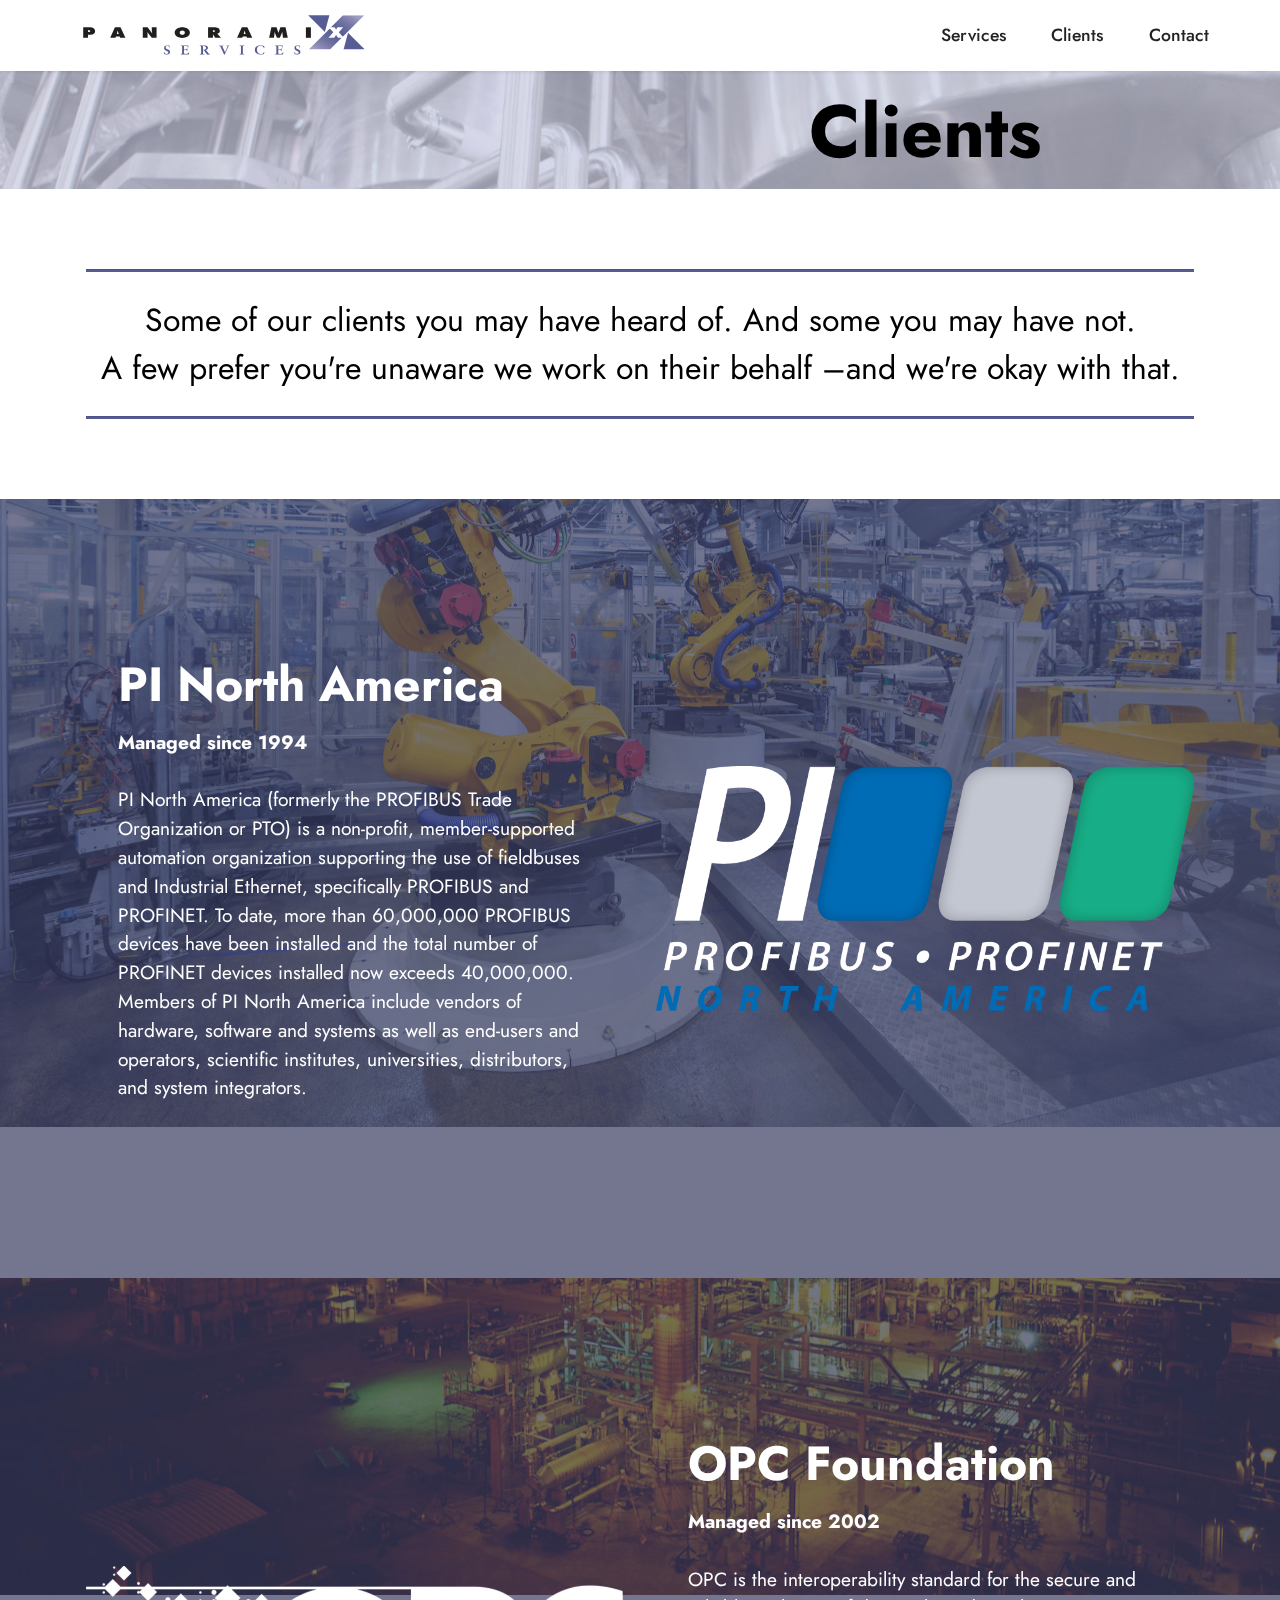
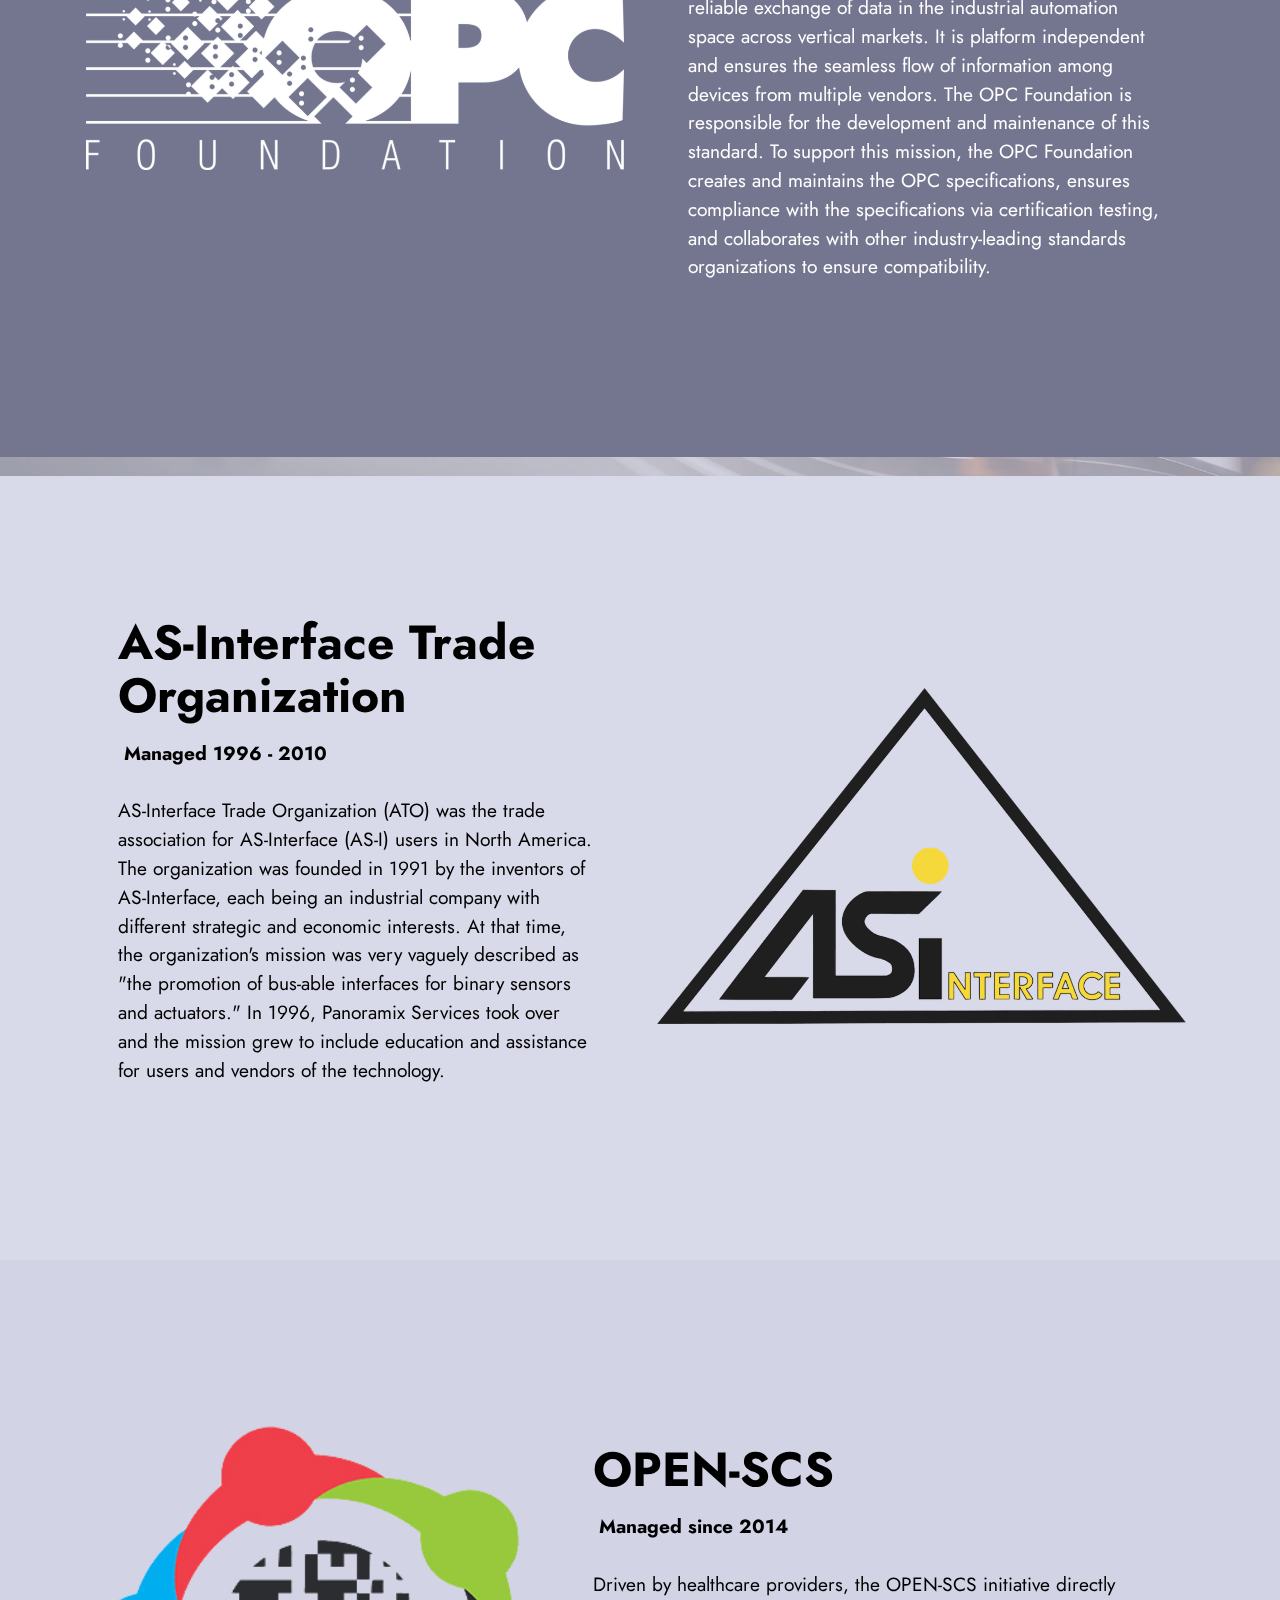
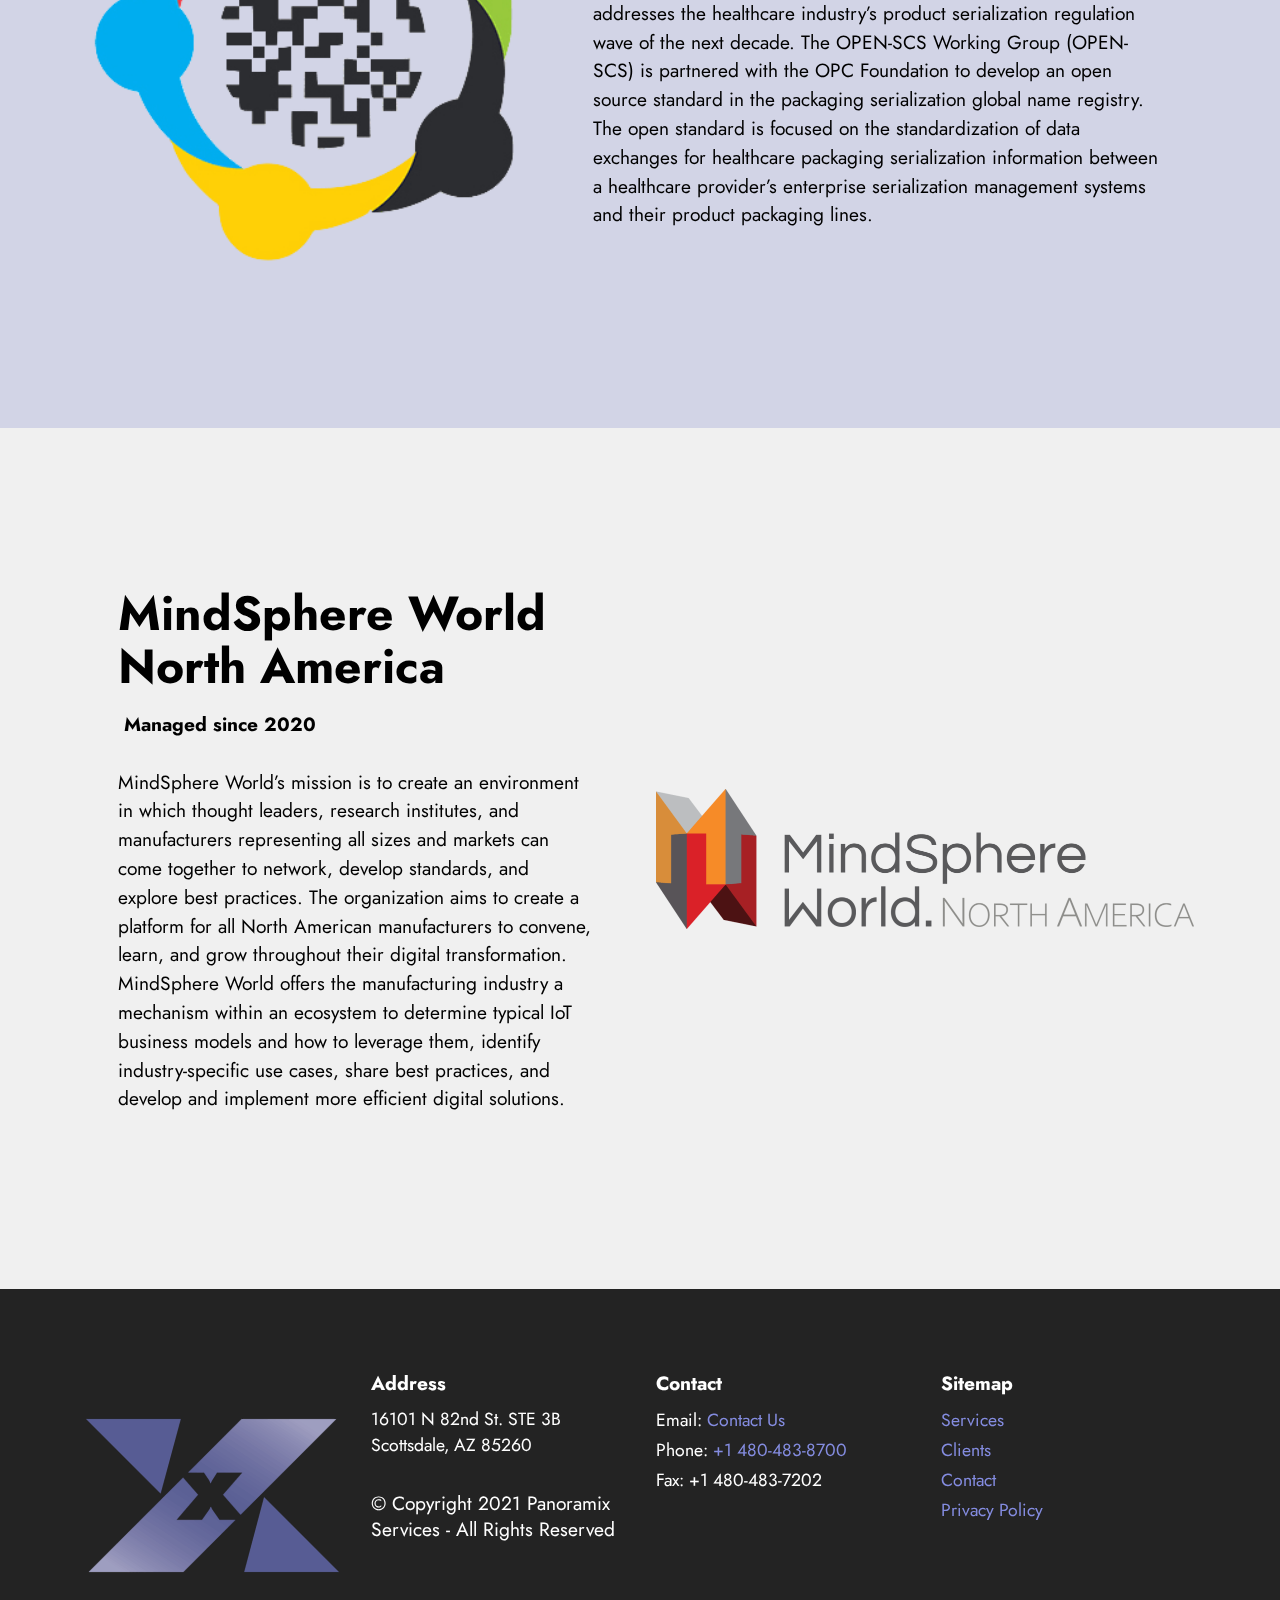
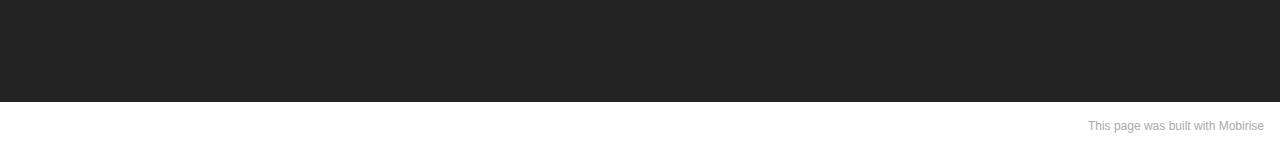
==== commit 8dcfa9eb: "fix page title z index?" ====
--- a/clients.html
+++ b/clients.html
@@ -42,192 +42,7 @@
 
 
   
-  <section class="header3 cid-s8OhMcY2vf mbr-parallax-background" id="header3-1o">
-
-    
-
-    <div class="mbr-overlay" style="opacity: 0.7; background-color: rgb(199, 201, 224);"></div>
-
-    <div class="align-center container">
-        <div class="row justify-content-end">
-            <div class="col-12 col-lg-6">
-                <h1 class="mbr-section-title mbr-fonts-style mb-3 display-1"><strong>Clients</strong></h1>
-                
-                
-                
-            </div>
-        </div>
-    </div>
-</section>
-
-<section class="content6 cid-s8OhMdA4dh" id="content6-1p">
-    
-    <div class="container">
-        <div class="row justify-content-center">
-            <div class="col-md-12 col-lg-12">
-                <hr class="line">
-                <p class="mbr-text align-center mbr-fonts-style my-4 display-5">Some of our clients you may have heard of.  And some you may have not.<br>A few prefer you're unaware we work on their behalf –and we're okay with that.</p>
-                <hr class="line">
-            </div>
-        </div>
-    </div>
-</section>
-
-<section class="header11 cid-s8OiLtmRAY mbr-parallax-background" id="header11-1w">
-
-    
-
-    <div class="mbr-overlay" style="opacity: 0.7; background-color: rgb(57, 60, 97);"></div>
-
-    <div class="container">
-        <div class="row justify-content-center">
-            <div class="col-12 col-md-6 image-wrapper">
-                <img class="w-100" src="assets/images/pi-north-america-logo-rev-rgb-865x395.png" alt="">
-            </div>
-            <div class="col-12 col-md">
-                <div class="text-wrapper text-center">
-                    <h1 class="mbr-section-title mbr-fonts-style mb-3 display-2">
-                        <strong>PI North America</strong></h1>
-                    <p class="mbr-text mbr-fonts-style display-7"><strong>Managed since 1994</strong><strong><br></strong><br>PI North America (formerly the PROFIBUS Trade Organization or PTO) is a non-profit, member-supported automation organization supporting the use of fieldbuses and Industrial Ethernet, specifically PROFIBUS and PROFINET. To date, more than 60,000,000 PROFIBUS devices have been installed and the total number of PROFINET devices installed now exceeds 40,000,000. Members of PI North America include vendors of hardware, software and systems as well as end-users and operators, scientific institutes, universities, distributors, and system integrators.<br></p>
-                    
-                </div>
-            </div>
-        </div>
-    </div>
-</section>
-
-<section class="header11 cid-s8OkyzjCZf mbr-parallax-background" id="header11-1z">
-
-    
-
-    <div class="mbr-overlay" style="opacity: 0.7; background-color: rgb(57, 60, 97);"></div>
-
-    <div class="container">
-        <div class="row justify-content-center">
-            <div class="col-12 col-md-6 image-wrapper">
-                <img class="w-100" src="assets/images/opc-white-copy-2-1014x385.png" alt="">
-            </div>
-            <div class="col-12 col-md">
-                <div class="text-wrapper text-center">
-                    <h1 class="mbr-section-title mbr-fonts-style mb-3 display-2">
-                        <strong>OPC Foundation</strong></h1>
-                    <p class="mbr-text mbr-fonts-style display-7"><strong>Managed since 2002<br></strong><br>OPC is the interoperability standard for the secure and reliable exchange of data in the industrial automation space across vertical markets. It is platform independent and ensures the seamless flow of information among devices from multiple vendors. The OPC Foundation is responsible for the development and maintenance of this standard. To support this mission, the OPC Foundation creates and maintains the OPC specifications, ensures compliance with the specifications via certification testing, and collaborates with other industry-leading standards organizations to ensure compatibility.<br></p>
-                    
-                </div>
-            </div>
-        </div>
-    </div>
-</section>
-
-<section class="header11 cid-s8OluaAJM3 mbr-parallax-background" id="header11-20">
-
-    
-
-    <div class="mbr-overlay" style="opacity: 0.7; background-color: rgb(199, 201, 224);"></div>
-
-    <div class="container">
-        <div class="row justify-content-center">
-            <div class="col-12 col-md-6 image-wrapper">
-                <img class="w-100" src="assets/images/asi-logo-color-1014x676.png" alt="">
-            </div>
-            <div class="col-12 col-md">
-                <div class="text-wrapper text-center">
-                    <h1 class="mbr-section-title mbr-fonts-style mb-3 display-2">
-                        <strong>AS-Interface Trade Organization</strong></h1>
-                    <p class="mbr-text mbr-fonts-style display-7"><strong>&nbsp;Managed 1996 - 2010<br></strong><br>AS-Interface Trade Organization (ATO) was the trade association for AS-Interface (AS-I) users in North America. The organization was founded in 1991 by the inventors of AS-Interface, each being an industrial company with different strategic and economic interests. At that time, the organization's mission was very vaguely described as "the promotion of bus-able interfaces for binary sensors and actuators." In 1996, Panoramix Services took over and the mission grew to include education and assistance for users and vendors of the technology.<br></p>
-                    
-                </div>
-            </div>
-        </div>
-    </div>
-</section>
-
-<section class="header11 cid-s8Omf9m4vS mbr-parallax-background" id="header11-21">
-
-    
-
-    <div class="mbr-overlay" style="opacity: 0.8; background-color: rgb(199, 201, 224);"></div>
-
-    <div class="container">
-        <div class="row justify-content-center">
-            <div class="col-12 col-md-5 image-wrapper">
-                <img class="w-100" src="assets/images/open-scs-workinggroup-1-350x354.png" alt="">
-            </div>
-            <div class="col-12 col-md">
-                <div class="text-wrapper text-center">
-                    <h1 class="mbr-section-title mbr-fonts-style mb-3 display-2">
-                        <strong>OPEN-SCS</strong></h1>
-                    <p class="mbr-text mbr-fonts-style display-7"><strong>&nbsp;Managed since 2014<br></strong><br>Driven by healthcare providers, the OPEN-SCS initiative directly addresses the healthcare industry’s product serialization regulation wave of the next decade. The OPEN-SCS Working Group (OPEN-SCS) is partnered with the OPC Foundation to develop an open source standard in the packaging serialization global name registry. The open standard is focused on the standardization of data exchanges for healthcare packaging serialization information between a healthcare provider’s enterprise serialization management systems and their product packaging lines.<br></p>
-                    
-                </div>
-            </div>
-        </div>
-    </div>
-</section>
-
-<section class="header11 cid-sCHQgZ4CsY mbr-parallax-background" id="header11-2u">
-
-    
-
-    <div class="mbr-overlay" style="opacity: 0.7; background-color: rgb(234, 234, 234);"></div>
-
-    <div class="container">
-        <div class="row justify-content-center">
-            <div class="col-12 col-md-6 image-wrapper">
-                <img class="w-100" src="assets/images/mw-accent-logo-na-1076x279.png" alt="">
-            </div>
-            <div class="col-12 col-md">
-                <div class="text-wrapper text-center">
-                    <h1 class="mbr-section-title mbr-fonts-style mb-3 display-2">
-                        <strong>MindSphere World<br>North America</strong></h1>
-                    <p class="mbr-text mbr-fonts-style display-7"><strong>&nbsp;Managed since 2020<br></strong><br>MindSphere World’s mission is to create an environment in which thought leaders, research institutes, and manufacturers representing all sizes and markets can come together to network, develop standards, and explore best practices. The organization aims to create a platform for all North American manufacturers to convene, learn, and grow throughout their digital transformation.<br>MindSphere World offers the manufacturing industry a mechanism within an ecosystem to determine typical IoT business models and how to leverage them, identify industry-specific use cases, share best practices, and develop and implement more efficient digital solutions.<br></p>
-                    
-                </div>
-            </div>
-        </div>
-    </div>
-</section>
-
-<section class="footer4 cid-s8OhMfLjol" once="footers" id="footer4-1v">
-
-    
-    
-    <div class="container">
-        <div class="row mbr-white">
-            <div class="col-12 col-md-6 col-lg-3">
-                <div class="media-wrap">
-                    
-                        <img src="assets/images/panx-icon-new-512-506x506.png" alt="">
-                    
-                </div>
-            </div>
-            <div class="col-12 col-md-6 col-lg-3">
-                <h5 class="mbr-section-subtitle mbr-fonts-style mb-2 display-7">
-                    <strong>Address</strong></h5>
-                <p class="mbr-text mbr-fonts-style mb-4 display-4">
-                    16101 N 82nd St. STE 3B<br>Scottsdale, AZ 85260</p>
-                <h5 class="mbr-section-subtitle mbr-fonts-style mb-3 display-4"><div><span style="font-size: 1.2rem;">© Copyright 2021 Panoramix Services - All Rights Reserved</span><br></div></h5>
-                
-            </div>
-            <div class="col-12 col-md-6 col-lg-3">
-                <h5 class="mbr-section-subtitle mbr-fonts-style mb-2 display-7">
-                    <strong>Contact</strong></h5>
-                <ul class="list mbr-fonts-style display-4">
-                    <li class="mbr-text item-wrap">Email: <a href="contact.html" class="text-success">Contact Us</a></li><li class="mbr-text item-wrap">Phone: <a href="tel:+1 480-483-8700" class="text-success">+1 480-483-8700</a></li><li class="mbr-text item-wrap">Fax: +1 480-483-7202</li>
-                </ul>
-            </div>
-            <div class="col-12 col-md-6 col-lg-3">
-                <h5 class="mbr-section-subtitle mbr-fonts-style mb-2 display-7">
-                    <strong>Sitemap</strong></h5>
-                <ul class="list mbr-fonts-style display-4">
-                    <li class="mbr-text item-wrap"><a href="services.html" class="text-success">Services</a></li><li class="mbr-text item-wrap"><a href="clients.html" class="text-success">Clients</a></li><li class="mbr-text item-wrap"><a href="contact.html" class="text-success">Contact</a></li><li class="mbr-text item-wrap"><a href="privacy.html" class="text-success">Privacy Policy</a></li>
-                </ul>
-            </div>
-        </div>
-    </div>
-</section>
-
-<section class="menu menu1 cid-sCHYvnLWHK" once="menu" id="menu1-2w">
+  <section class="menu menu1 cid-sCHYvnLWHK" once="menu" id="menu1-2w">
     
 
     <nav class="navbar navbar-dropdown navbar-fixed-top navbar-expand-lg">
@@ -257,7 +72,192 @@
             </div>
         </div>
     </nav>
-</section><section style="background-color: #fff; font-family: -apple-system, BlinkMacSystemFont, 'Segoe UI', 'Roboto', 'Helvetica Neue', Arial, sans-serif; color:#aaa; font-size:12px; padding: 0; align-items: center; display: flex;"><a href="https://mobirise.site/b" style="flex: 1 1; height: 3rem; padding-left: 1rem;"></a><p style="flex: 0 0 auto; margin:0; padding-right:1rem;"><a href="https://mobirise.site/i" style="color:#aaa;">Created with Mobirise</a> website maker</p></section><script src="assets/web/assets/jquery/jquery.min.js"></script>  <script src="assets/popper/popper.min.js"></script>  <script src="assets/tether/tether.min.js"></script>  <script src="assets/bootstrap/js/bootstrap.min.js"></script>  <script src="assets/smoothscroll/smooth-scroll.js"></script>  <script src="assets/parallax/jarallax.min.js"></script>  <script src="assets/dropdown/js/nav-dropdown.js"></script>  <script src="assets/dropdown/js/navbar-dropdown.js"></script>  <script src="assets/touchswipe/jquery.touch-swipe.min.js"></script>  <script src="assets/theme/js/script.js"></script>  
+</section>
+
+<section class="header3 cid-s8OhMcY2vf mbr-parallax-background" id="header3-1o">
+
+    
+
+    <div class="mbr-overlay" style="opacity: 0.7; background-color: rgb(199, 201, 224);"></div>
+
+    <div class="align-center container">
+        <div class="row justify-content-end">
+            <div class="col-12 col-lg-6">
+                <h1 class="mbr-section-title mbr-fonts-style mb-3 display-1"><strong>Clients</strong></h1>
+                
+                
+                
+            </div>
+        </div>
+    </div>
+</section>
+
+<section class="content6 cid-s8OhMdA4dh" id="content6-1p">
+    
+    <div class="container">
+        <div class="row justify-content-center">
+            <div class="col-md-12 col-lg-12">
+                <hr class="line">
+                <p class="mbr-text align-center mbr-fonts-style my-4 display-5">Some of our clients you may have heard of.  And some you may have not.<br>A few prefer you're unaware we work on their behalf –and we're okay with that.</p>
+                <hr class="line">
+            </div>
+        </div>
+    </div>
+</section>
+
+<section class="header11 cid-s8OiLtmRAY mbr-parallax-background" id="header11-1w">
+
+    
+
+    <div class="mbr-overlay" style="opacity: 0.7; background-color: rgb(57, 60, 97);"></div>
+
+    <div class="container">
+        <div class="row justify-content-center">
+            <div class="col-12 col-md-6 image-wrapper">
+                <img class="w-100" src="assets/images/pi-north-america-logo-rev-rgb-865x395.png" alt="">
+            </div>
+            <div class="col-12 col-md">
+                <div class="text-wrapper text-center">
+                    <h1 class="mbr-section-title mbr-fonts-style mb-3 display-2">
+                        <strong>PI North America</strong></h1>
+                    <p class="mbr-text mbr-fonts-style display-7"><strong>Managed since 1994</strong><strong><br></strong><br>PI North America (formerly the PROFIBUS Trade Organization or PTO) is a non-profit, member-supported automation organization supporting the use of fieldbuses and Industrial Ethernet, specifically PROFIBUS and PROFINET. To date, more than 60,000,000 PROFIBUS devices have been installed and the total number of PROFINET devices installed now exceeds 40,000,000. Members of PI North America include vendors of hardware, software and systems as well as end-users and operators, scientific institutes, universities, distributors, and system integrators.<br></p>
+                    
+                </div>
+            </div>
+        </div>
+    </div>
+</section>
+
+<section class="header11 cid-s8OkyzjCZf mbr-parallax-background" id="header11-1z">
+
+    
+
+    <div class="mbr-overlay" style="opacity: 0.7; background-color: rgb(57, 60, 97);"></div>
+
+    <div class="container">
+        <div class="row justify-content-center">
+            <div class="col-12 col-md-6 image-wrapper">
+                <img class="w-100" src="assets/images/opc-white-copy-2-1014x385.png" alt="">
+            </div>
+            <div class="col-12 col-md">
+                <div class="text-wrapper text-center">
+                    <h1 class="mbr-section-title mbr-fonts-style mb-3 display-2">
+                        <strong>OPC Foundation</strong></h1>
+                    <p class="mbr-text mbr-fonts-style display-7"><strong>Managed since 2002<br></strong><br>OPC is the interoperability standard for the secure and reliable exchange of data in the industrial automation space across vertical markets. It is platform independent and ensures the seamless flow of information among devices from multiple vendors. The OPC Foundation is responsible for the development and maintenance of this standard. To support this mission, the OPC Foundation creates and maintains the OPC specifications, ensures compliance with the specifications via certification testing, and collaborates with other industry-leading standards organizations to ensure compatibility.<br></p>
+                    
+                </div>
+            </div>
+        </div>
+    </div>
+</section>
+
+<section class="header11 cid-s8OluaAJM3 mbr-parallax-background" id="header11-20">
+
+    
+
+    <div class="mbr-overlay" style="opacity: 0.7; background-color: rgb(199, 201, 224);"></div>
+
+    <div class="container">
+        <div class="row justify-content-center">
+            <div class="col-12 col-md-6 image-wrapper">
+                <img class="w-100" src="assets/images/asi-logo-color-1014x676.png" alt="">
+            </div>
+            <div class="col-12 col-md">
+                <div class="text-wrapper text-center">
+                    <h1 class="mbr-section-title mbr-fonts-style mb-3 display-2">
+                        <strong>AS-Interface Trade Organization</strong></h1>
+                    <p class="mbr-text mbr-fonts-style display-7"><strong>&nbsp;Managed 1996 - 2010<br></strong><br>AS-Interface Trade Organization (ATO) was the trade association for AS-Interface (AS-I) users in North America. The organization was founded in 1991 by the inventors of AS-Interface, each being an industrial company with different strategic and economic interests. At that time, the organization's mission was very vaguely described as "the promotion of bus-able interfaces for binary sensors and actuators." In 1996, Panoramix Services took over and the mission grew to include education and assistance for users and vendors of the technology.<br></p>
+                    
+                </div>
+            </div>
+        </div>
+    </div>
+</section>
+
+<section class="header11 cid-s8Omf9m4vS mbr-parallax-background" id="header11-21">
+
+    
+
+    <div class="mbr-overlay" style="opacity: 0.8; background-color: rgb(199, 201, 224);"></div>
+
+    <div class="container">
+        <div class="row justify-content-center">
+            <div class="col-12 col-md-5 image-wrapper">
+                <img class="w-100" src="assets/images/open-scs-workinggroup-1-350x354.png" alt="">
+            </div>
+            <div class="col-12 col-md">
+                <div class="text-wrapper text-center">
+                    <h1 class="mbr-section-title mbr-fonts-style mb-3 display-2">
+                        <strong>OPEN-SCS</strong></h1>
+                    <p class="mbr-text mbr-fonts-style display-7"><strong>&nbsp;Managed since 2014<br></strong><br>Driven by healthcare providers, the OPEN-SCS initiative directly addresses the healthcare industry’s product serialization regulation wave of the next decade. The OPEN-SCS Working Group (OPEN-SCS) is partnered with the OPC Foundation to develop an open source standard in the packaging serialization global name registry. The open standard is focused on the standardization of data exchanges for healthcare packaging serialization information between a healthcare provider’s enterprise serialization management systems and their product packaging lines.<br></p>
+                    
+                </div>
+            </div>
+        </div>
+    </div>
+</section>
+
+<section class="header11 cid-sCHQgZ4CsY mbr-parallax-background" id="header11-2u">
+
+    
+
+    <div class="mbr-overlay" style="opacity: 0.7; background-color: rgb(234, 234, 234);"></div>
+
+    <div class="container">
+        <div class="row justify-content-center">
+            <div class="col-12 col-md-6 image-wrapper">
+                <img class="w-100" src="assets/images/mw-accent-logo-na-1076x279.png" alt="">
+            </div>
+            <div class="col-12 col-md">
+                <div class="text-wrapper text-center">
+                    <h1 class="mbr-section-title mbr-fonts-style mb-3 display-2">
+                        <strong>MindSphere World<br>North America</strong></h1>
+                    <p class="mbr-text mbr-fonts-style display-7"><strong>&nbsp;Managed since 2020<br></strong><br>MindSphere World’s mission is to create an environment in which thought leaders, research institutes, and manufacturers representing all sizes and markets can come together to network, develop standards, and explore best practices. The organization aims to create a platform for all North American manufacturers to convene, learn, and grow throughout their digital transformation.<br>MindSphere World offers the manufacturing industry a mechanism within an ecosystem to determine typical IoT business models and how to leverage them, identify industry-specific use cases, share best practices, and develop and implement more efficient digital solutions.<br></p>
+                    
+                </div>
+            </div>
+        </div>
+    </div>
+</section>
+
+<section class="footer4 cid-s8OhMfLjol" once="footers" id="footer4-1v">
+
+    
+    
+    <div class="container">
+        <div class="row mbr-white">
+            <div class="col-12 col-md-6 col-lg-3">
+                <div class="media-wrap">
+                    
+                        <img src="assets/images/panx-icon-new-512-506x506.png" alt="">
+                    
+                </div>
+            </div>
+            <div class="col-12 col-md-6 col-lg-3">
+                <h5 class="mbr-section-subtitle mbr-fonts-style mb-2 display-7">
+                    <strong>Address</strong></h5>
+                <p class="mbr-text mbr-fonts-style mb-4 display-4">
+                    16101 N 82nd St. STE 3B<br>Scottsdale, AZ 85260</p>
+                <h5 class="mbr-section-subtitle mbr-fonts-style mb-3 display-4"><div><span style="font-size: 1.2rem;">© Copyright 2021 Panoramix Services - All Rights Reserved</span><br></div></h5>
+                
+            </div>
+            <div class="col-12 col-md-6 col-lg-3">
+                <h5 class="mbr-section-subtitle mbr-fonts-style mb-2 display-7">
+                    <strong>Contact</strong></h5>
+                <ul class="list mbr-fonts-style display-4">
+                    <li class="mbr-text item-wrap">Email: <a href="contact.html" class="text-success">Contact Us</a></li><li class="mbr-text item-wrap">Phone: <a href="tel:+1 480-483-8700" class="text-success">+1 480-483-8700</a></li><li class="mbr-text item-wrap">Fax: +1 480-483-7202</li>
+                </ul>
+            </div>
+            <div class="col-12 col-md-6 col-lg-3">
+                <h5 class="mbr-section-subtitle mbr-fonts-style mb-2 display-7">
+                    <strong>Sitemap</strong></h5>
+                <ul class="list mbr-fonts-style display-4">
+                    <li class="mbr-text item-wrap"><a href="services.html" class="text-success">Services</a></li><li class="mbr-text item-wrap"><a href="clients.html" class="text-success">Clients</a></li><li class="mbr-text item-wrap"><a href="contact.html" class="text-success">Contact</a></li><li class="mbr-text item-wrap"><a href="privacy.html" class="text-success">Privacy Policy</a></li>
+                </ul>
+            </div>
+        </div>
+    </div>
+</section><section style="background-color: #fff; font-family: -apple-system, BlinkMacSystemFont, 'Segoe UI', 'Roboto', 'Helvetica Neue', Arial, sans-serif; color:#aaa; font-size:12px; padding: 0; align-items: center; display: flex;"><a href="https://mobirise.site/j" style="flex: 1 1; height: 3rem; padding-left: 1rem;"></a><p style="flex: 0 0 auto; margin:0; padding-right:1rem;"><a href="https://mobirise.site/c" style="color:#aaa;">This</a> page was built with Mobirise</p></section><script src="assets/web/assets/jquery/jquery.min.js"></script>  <script src="assets/popper/popper.min.js"></script>  <script src="assets/tether/tether.min.js"></script>  <script src="assets/bootstrap/js/bootstrap.min.js"></script>  <script src="assets/smoothscroll/smooth-scroll.js"></script>  <script src="assets/parallax/jarallax.min.js"></script>  <script src="assets/dropdown/js/nav-dropdown.js"></script>  <script src="assets/dropdown/js/navbar-dropdown.js"></script>  <script src="assets/touchswipe/jquery.touch-swipe.min.js"></script>  <script src="assets/theme/js/script.js"></script>  
   
   
 </body>
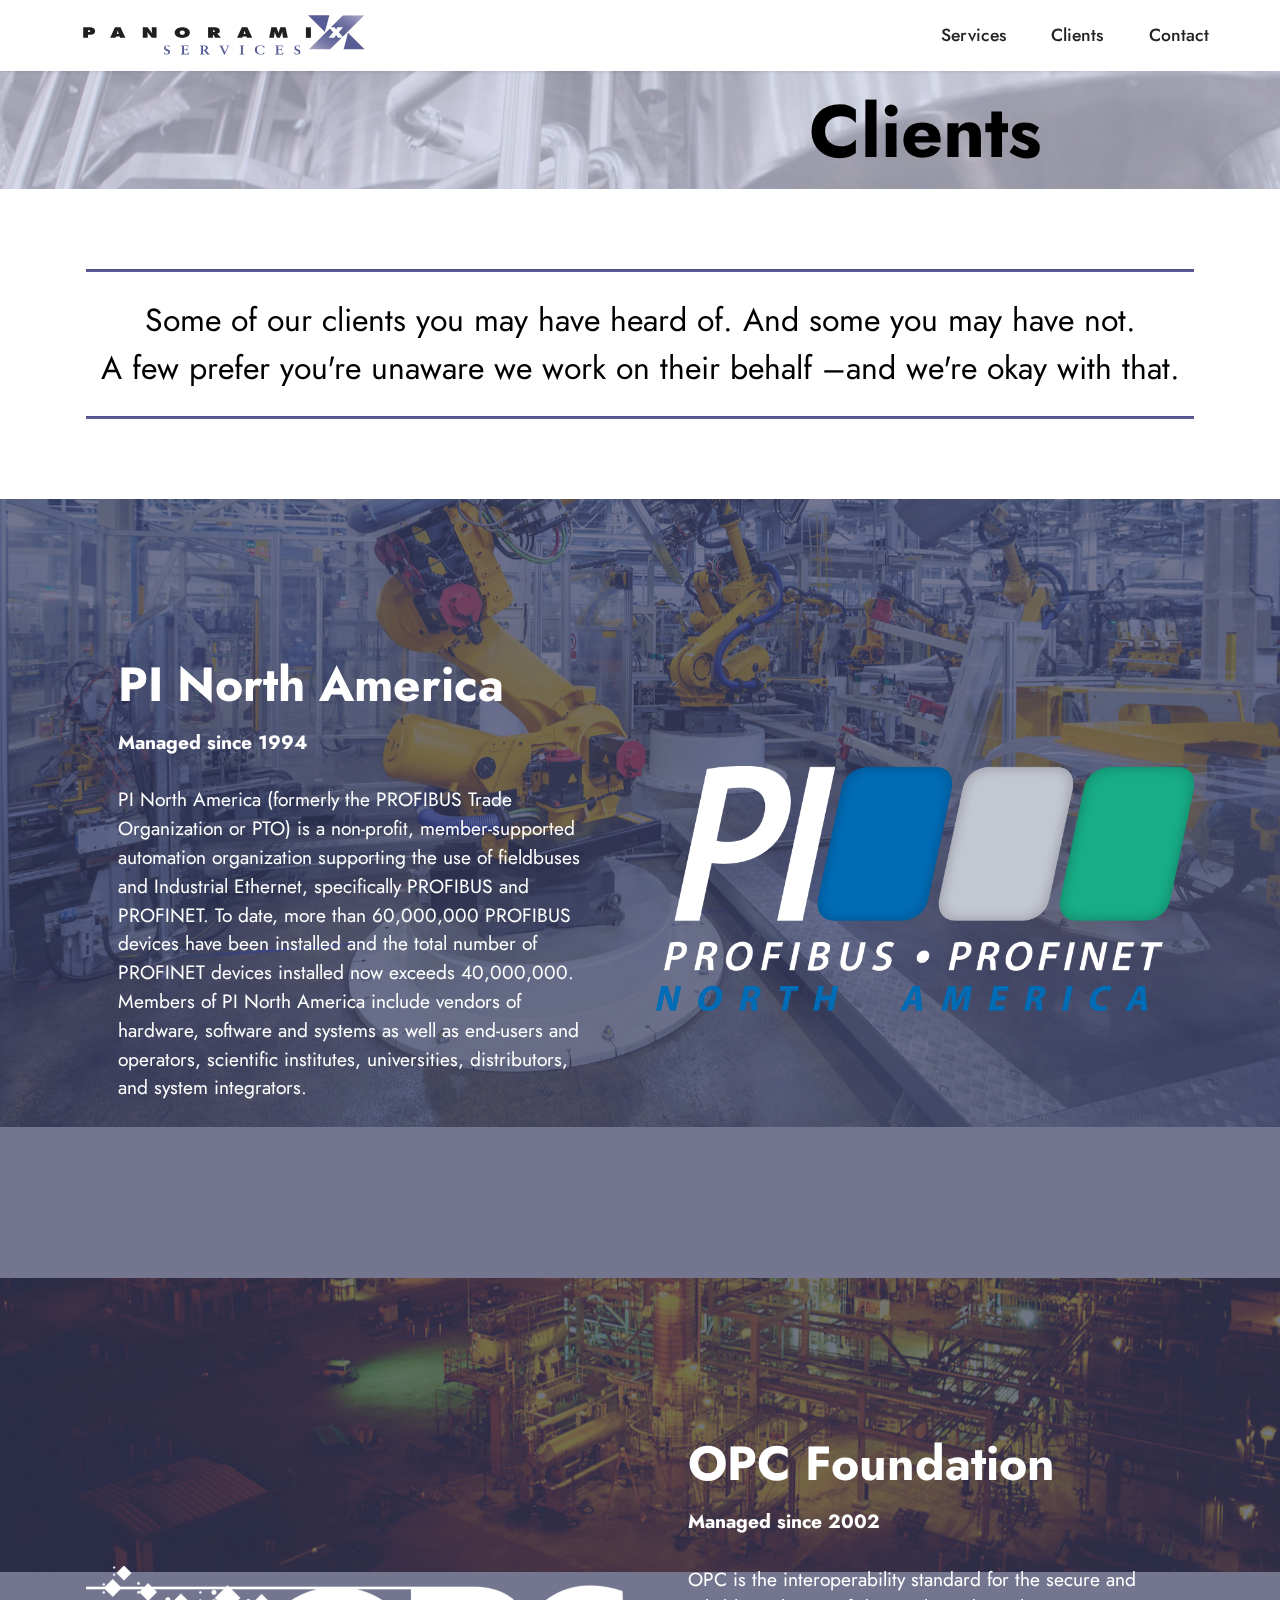
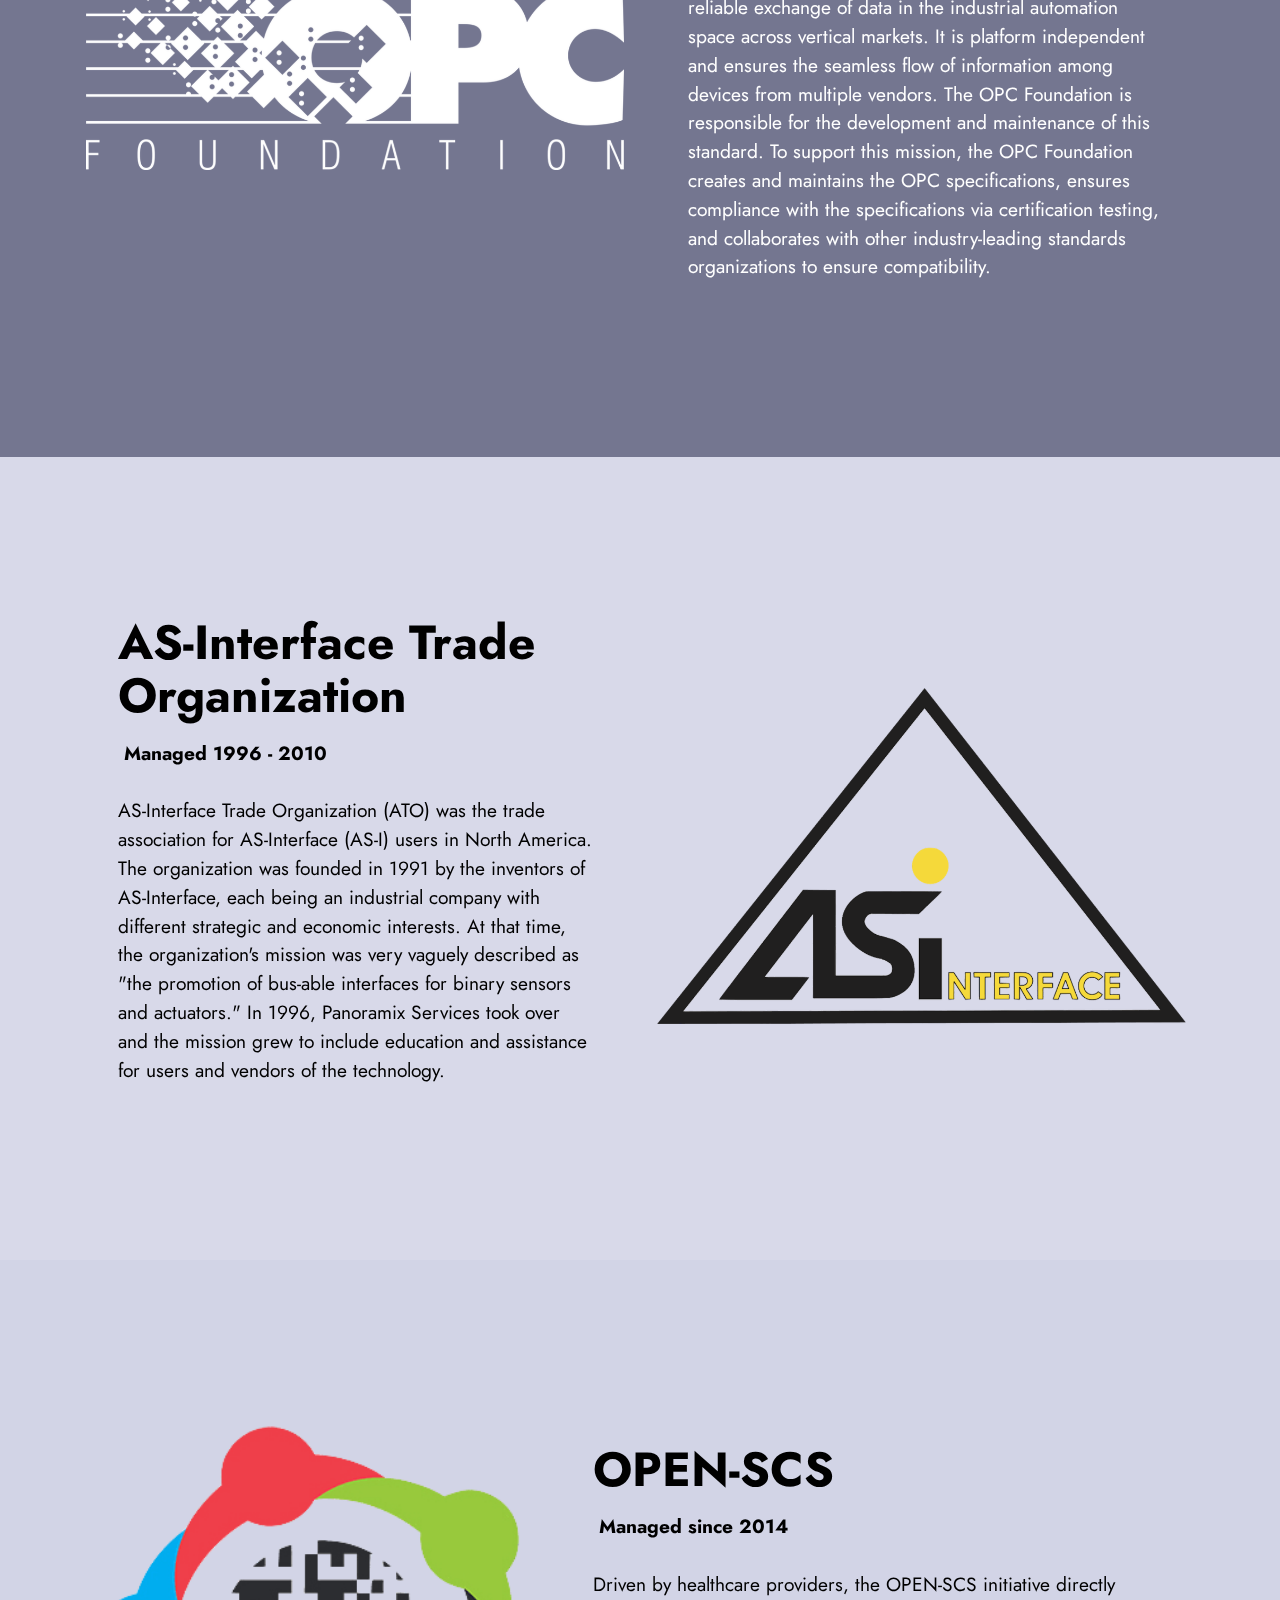
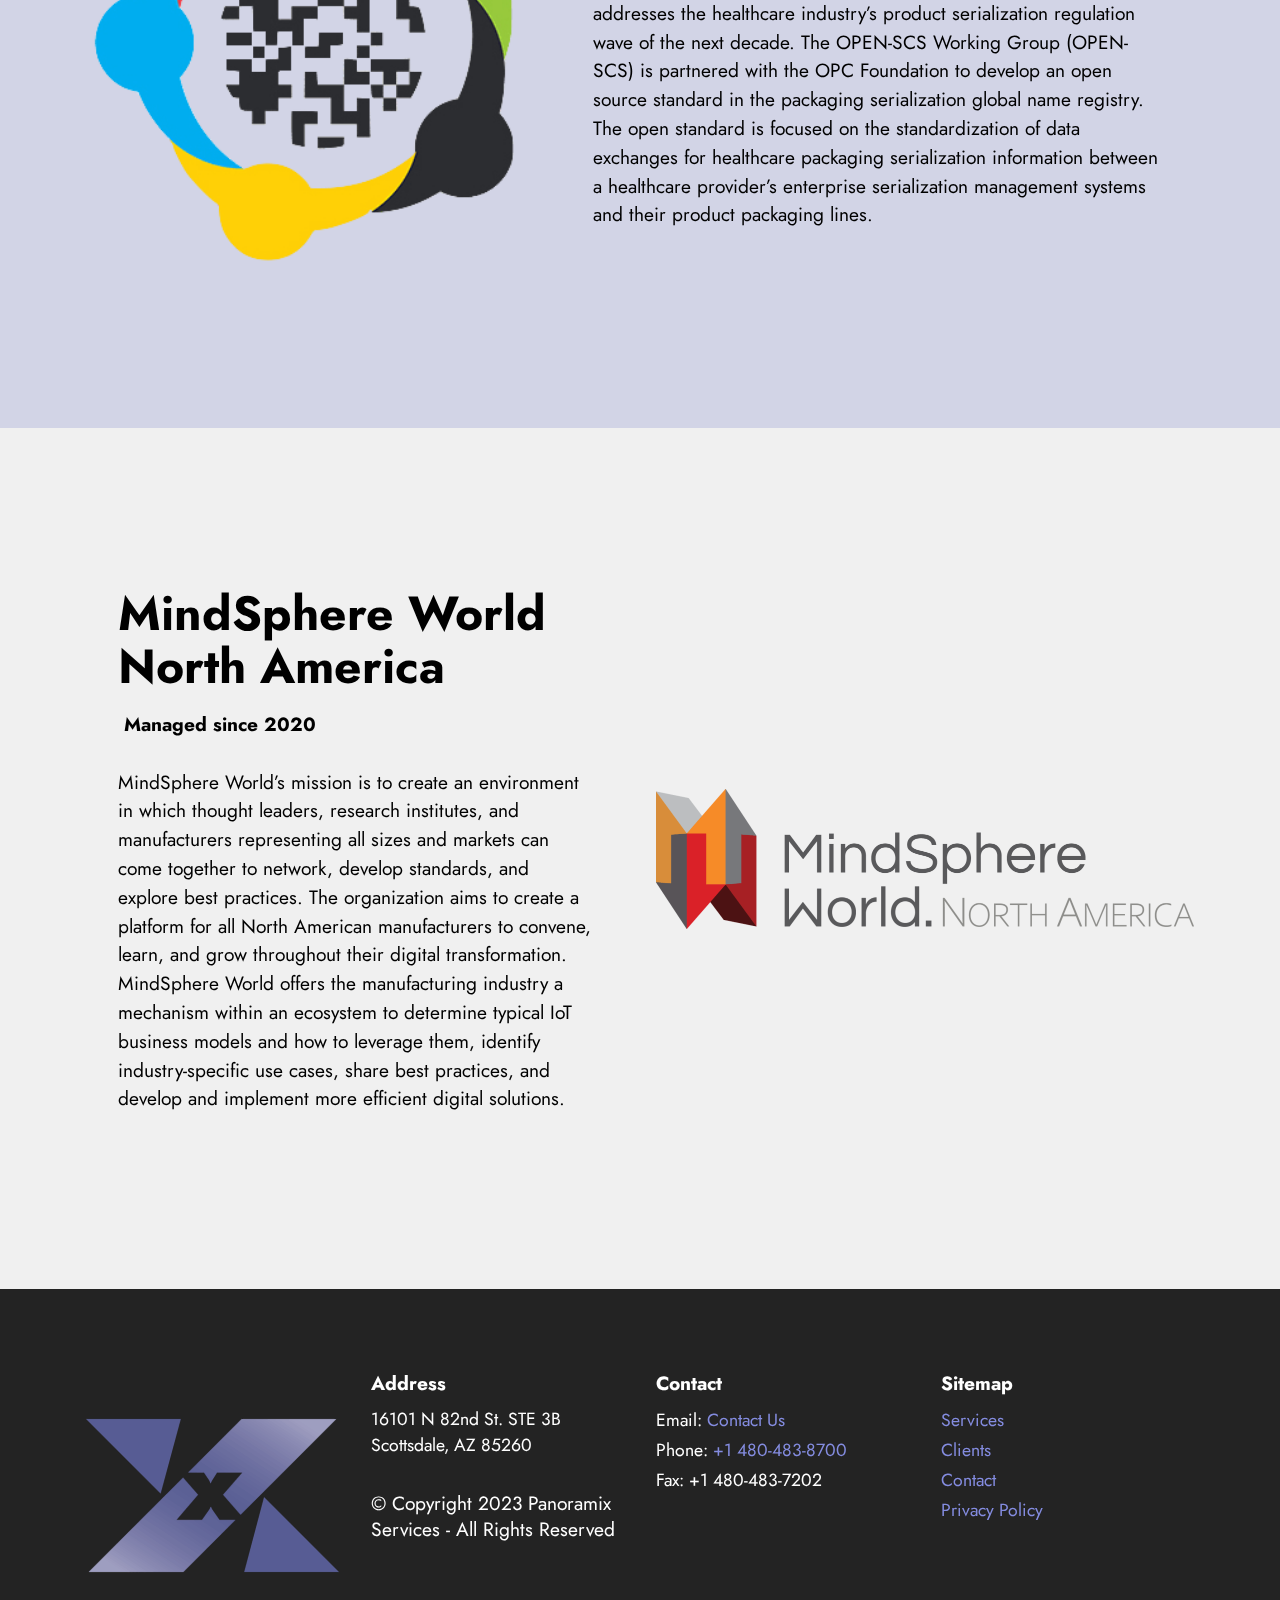
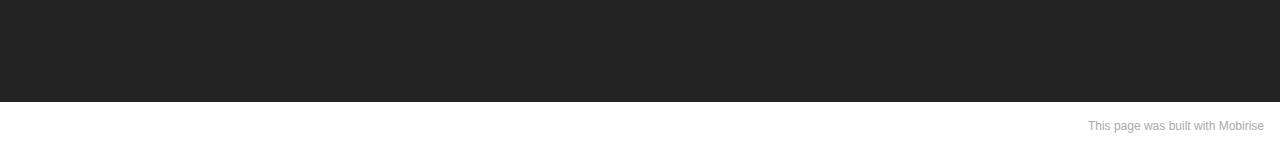
==== commit 082244df: "updated copyright year" ====
--- a/clients.html
+++ b/clients.html
@@ -238,7 +238,7 @@
                     <strong>Address</strong></h5>
                 <p class="mbr-text mbr-fonts-style mb-4 display-4">
                     16101 N 82nd St. STE 3B<br>Scottsdale, AZ 85260</p>
-                <h5 class="mbr-section-subtitle mbr-fonts-style mb-3 display-4"><div><span style="font-size: 1.2rem;">© Copyright 2021 Panoramix Services - All Rights Reserved</span><br></div></h5>
+                <h5 class="mbr-section-subtitle mbr-fonts-style mb-3 display-4"><div><span style="font-size: 1.2rem;">© Copyright 2023 Panoramix Services - All Rights Reserved</span><br></div></h5>
                 
             </div>
             <div class="col-12 col-md-6 col-lg-3">
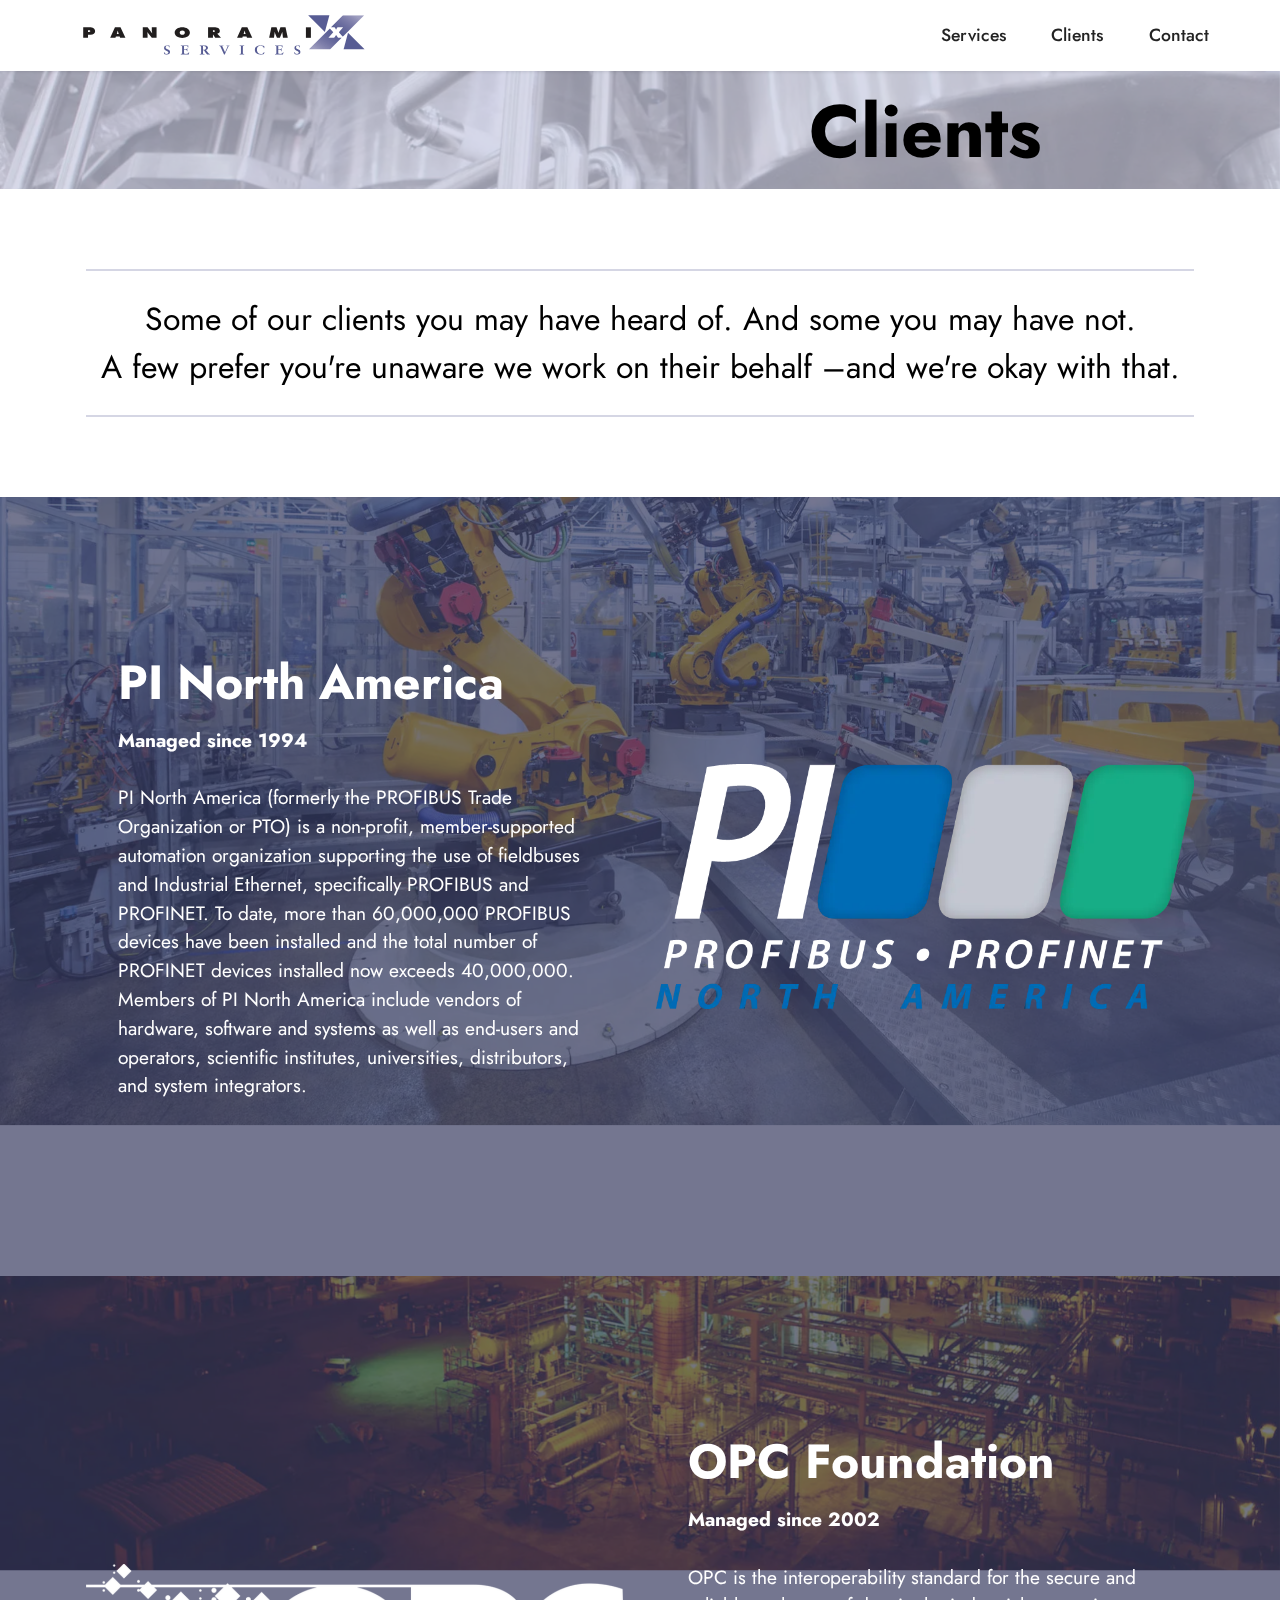
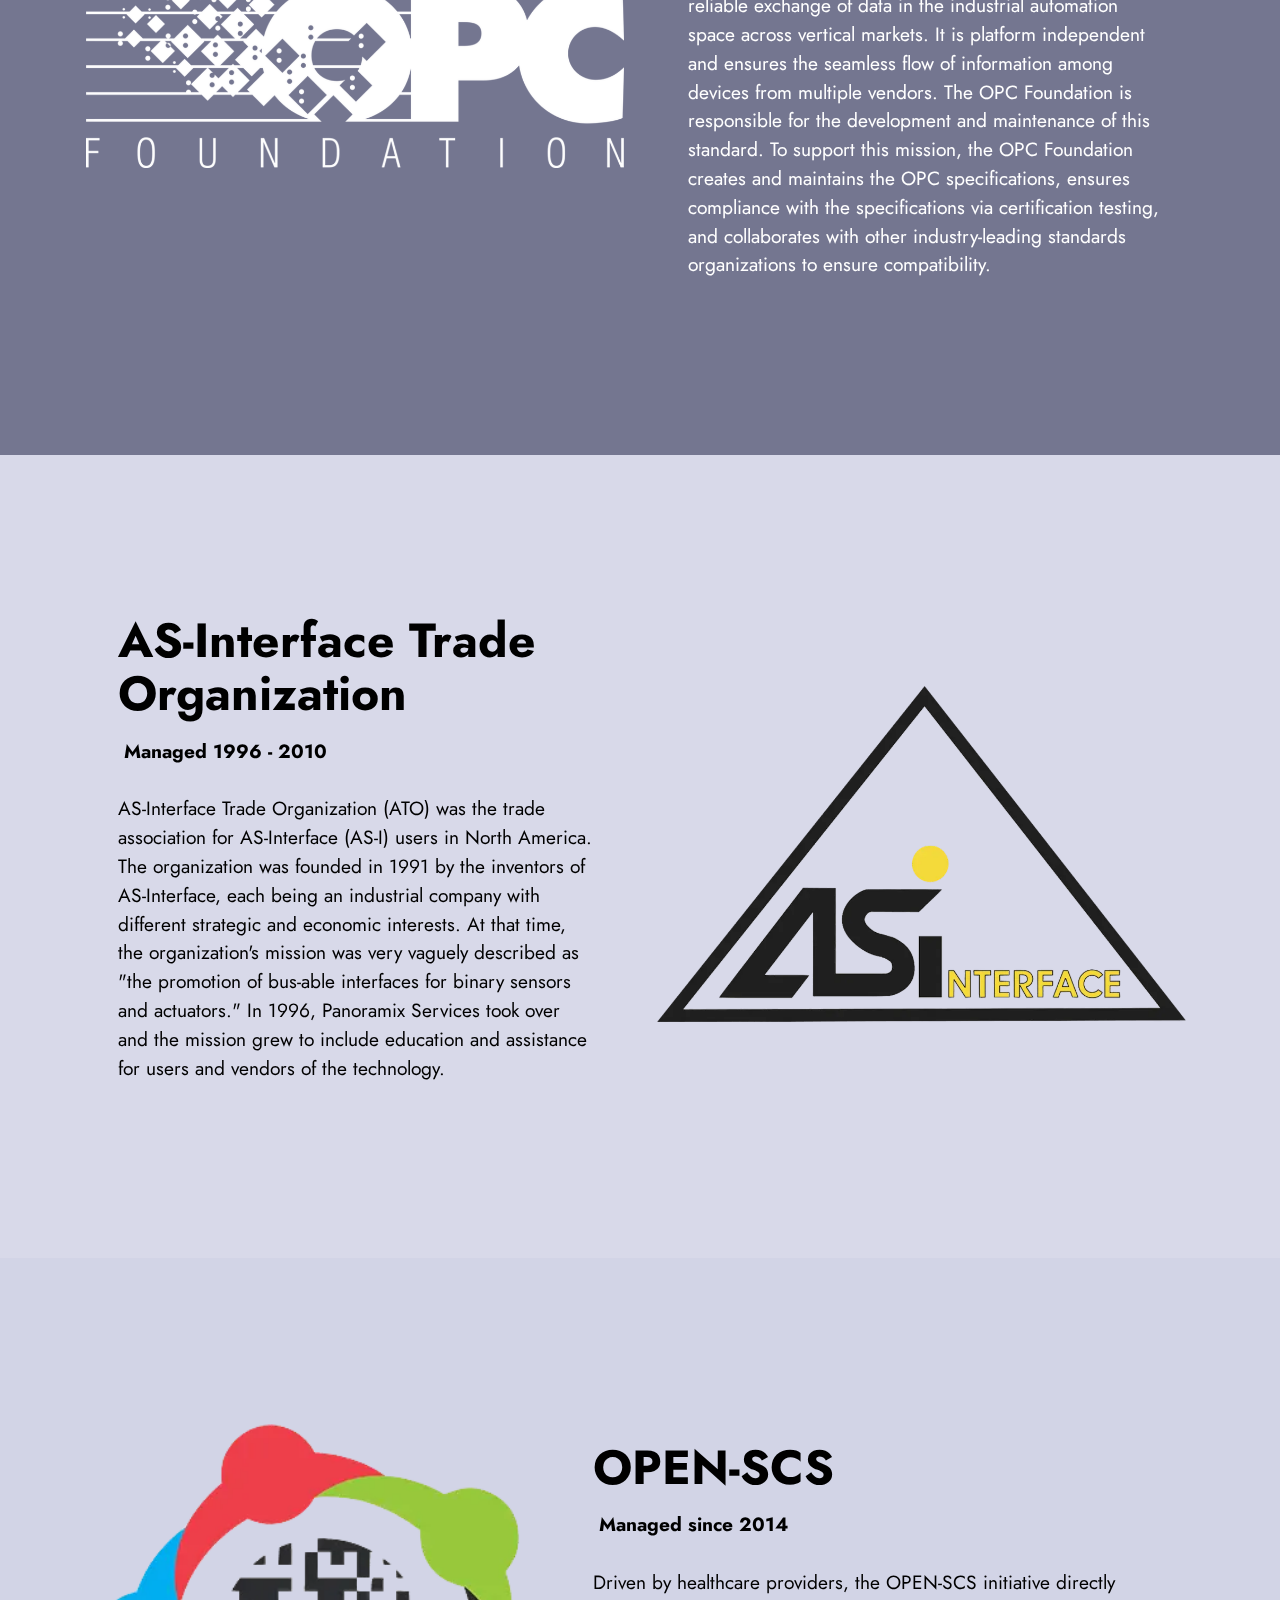
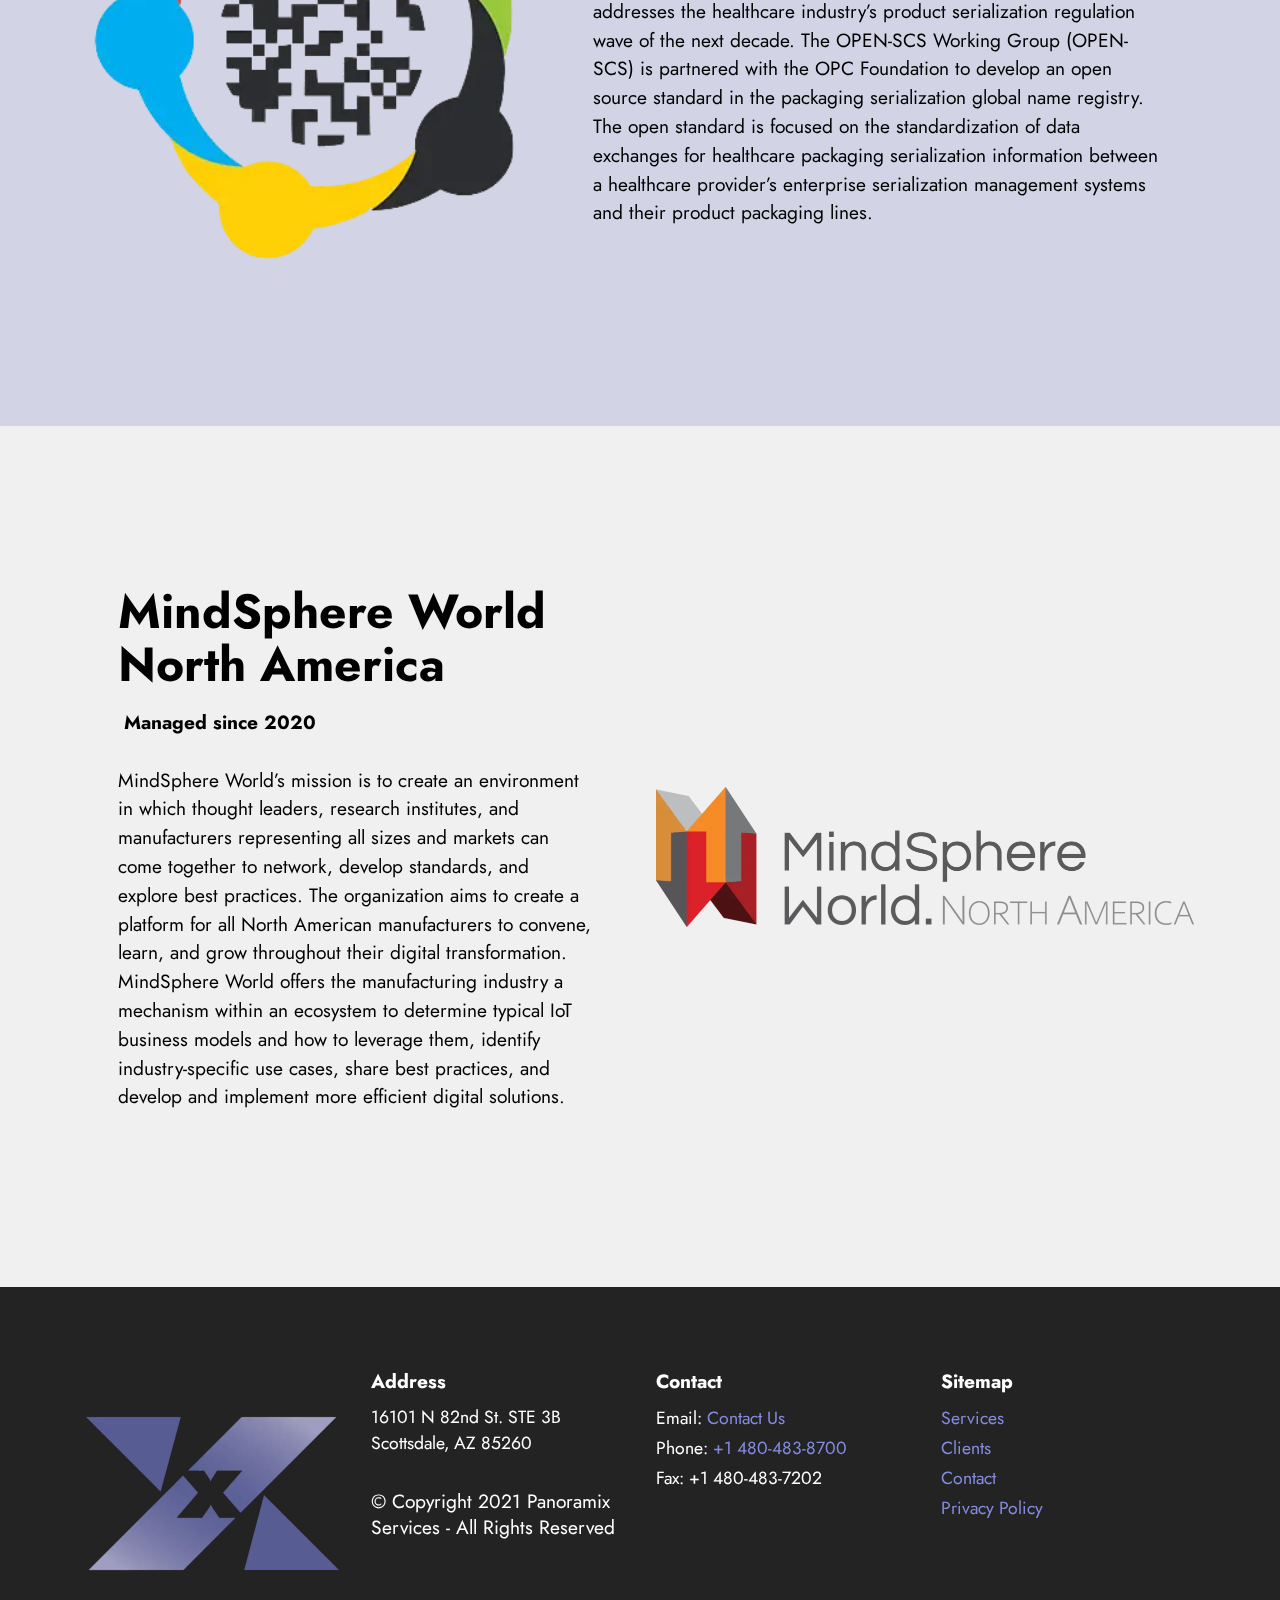
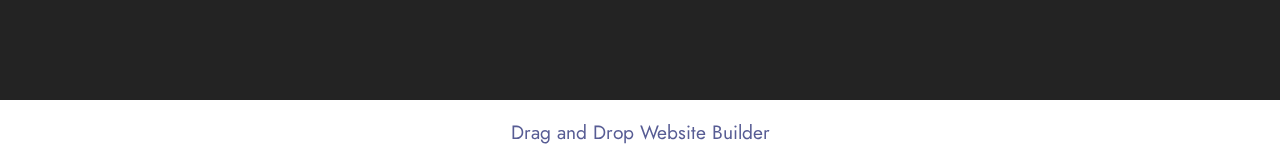
==== commit d4c52744: "Add files via upload" ====
--- a/clients.html
+++ b/clients.html
@@ -1,27 +1,27 @@
 <!DOCTYPE html>
 <html  >
 <head>
-  <!-- Site made with Mobirise Website Builder v5.3.5, https://mobirise.com -->
+  <!-- Site made with Mobirise Website Builder v5.9.6, https://mobirise.com -->
   <meta charset="UTF-8">
   <meta http-equiv="X-UA-Compatible" content="IE=edge">
-  <meta name="generator" content="Mobirise v5.3.5, mobirise.com">
+  <meta name="generator" content="Mobirise v5.9.6, mobirise.com">
   <meta name="viewport" content="width=device-width, initial-scale=1, minimum-scale=1">
   <link rel="shortcut icon" href="assets/images/panx-icon-new-512-128x128.png" type="image/x-icon">
   <meta name="description" content="">
   
   
   <title>Clients</title>
-  <link rel="stylesheet" href="assets/tether/tether.min.css">
   <link rel="stylesheet" href="assets/bootstrap/css/bootstrap.min.css">
   <link rel="stylesheet" href="assets/bootstrap/css/bootstrap-grid.min.css">
   <link rel="stylesheet" href="assets/bootstrap/css/bootstrap-reboot.min.css">
+  <link rel="stylesheet" href="assets/parallax/jarallax.css">
   <link rel="stylesheet" href="assets/dropdown/css/style.css">
   <link rel="stylesheet" href="assets/socicon/css/styles.css">
   <link rel="stylesheet" href="assets/theme/css/style.css">
   <link rel="preload" href="https://fonts.googleapis.com/css?family=Jost:100,200,300,400,500,600,700,800,900,100i,200i,300i,400i,500i,600i,700i,800i,900i&display=swap" as="style" onload="this.onload=null;this.rel='stylesheet'">
   <noscript><link rel="stylesheet" href="https://fonts.googleapis.com/css?family=Jost:100,200,300,400,500,600,700,800,900,100i,200i,300i,400i,500i,600i,700i,800i,900i&display=swap"></noscript>
   <link rel="preload" as="style" href="assets/mobirise/css/mbr-additional.css"><link rel="stylesheet" href="assets/mobirise/css/mbr-additional.css" type="text/css">
-  
+
   
   
   
@@ -42,7 +42,7 @@
 
 
   
-  <section class="menu menu1 cid-sCHYvnLWHK" once="menu" id="menu1-2w">
+  <section data-bs-version="5.1" class="menu menu1 cid-sCHYvnLWHK" once="menu" id="menu1-2w">
     
 
     <nav class="navbar navbar-dropdown navbar-fixed-top navbar-expand-lg">
@@ -55,7 +55,7 @@
                 </span>
                 
             </div>
-            <button class="navbar-toggler" type="button" data-toggle="collapse" data-target="#navbarSupportedContent" aria-controls="navbarNavAltMarkup" aria-expanded="false" aria-label="Toggle navigation">
+            <button class="navbar-toggler" type="button" data-toggle="collapse" data-bs-toggle="collapse" data-target="#navbarSupportedContent" data-bs-target="#navbarSupportedContent" aria-controls="navbarNavAltMarkup" aria-expanded="false" aria-label="Toggle navigation">
                 <div class="hamburger">
                     <span></span>
                     <span></span>
@@ -114,7 +114,7 @@
     <div class="container">
         <div class="row justify-content-center">
             <div class="col-12 col-md-6 image-wrapper">
-                <img class="w-100" src="assets/images/pi-north-america-logo-rev-rgb-865x395.png" alt="">
+                <img class="w-100" src="assets/images/pi-north-america-logo-rev-rgb-865x395.webp" alt="">
             </div>
             <div class="col-12 col-md">
                 <div class="text-wrapper text-center">
@@ -137,7 +137,7 @@
     <div class="container">
         <div class="row justify-content-center">
             <div class="col-12 col-md-6 image-wrapper">
-                <img class="w-100" src="assets/images/opc-white-copy-2-1014x385.png" alt="">
+                <img class="w-100" src="assets/images/opc-white-copy-2-1014x385.webp" alt="">
             </div>
             <div class="col-12 col-md">
                 <div class="text-wrapper text-center">
@@ -160,7 +160,7 @@
     <div class="container">
         <div class="row justify-content-center">
             <div class="col-12 col-md-6 image-wrapper">
-                <img class="w-100" src="assets/images/asi-logo-color-1014x676.png" alt="">
+                <img class="w-100" src="assets/images/asi-logo-color-1014x676.webp" alt="">
             </div>
             <div class="col-12 col-md">
                 <div class="text-wrapper text-center">
@@ -183,7 +183,7 @@
     <div class="container">
         <div class="row justify-content-center">
             <div class="col-12 col-md-5 image-wrapper">
-                <img class="w-100" src="assets/images/open-scs-workinggroup-1-350x354.png" alt="">
+                <img class="w-100" src="assets/images/open-scs-workinggroup-1-350x354.webp" alt="">
             </div>
             <div class="col-12 col-md">
                 <div class="text-wrapper text-center">
@@ -206,7 +206,7 @@
     <div class="container">
         <div class="row justify-content-center">
             <div class="col-12 col-md-6 image-wrapper">
-                <img class="w-100" src="assets/images/mw-accent-logo-na-1076x279.png" alt="">
+                <img class="w-100" src="assets/images/mw-accent-logo-na-1076x279.webp" alt="">
             </div>
             <div class="col-12 col-md">
                 <div class="text-wrapper text-center">
@@ -229,7 +229,7 @@
             <div class="col-12 col-md-6 col-lg-3">
                 <div class="media-wrap">
                     
-                        <img src="assets/images/panx-icon-new-512-506x506.png" alt="">
+                        <img src="assets/images/panx-icon-new-512-506x506.webp" alt="">
                     
                 </div>
             </div>
@@ -238,7 +238,7 @@
                     <strong>Address</strong></h5>
                 <p class="mbr-text mbr-fonts-style mb-4 display-4">
                     16101 N 82nd St. STE 3B<br>Scottsdale, AZ 85260</p>
-                <h5 class="mbr-section-subtitle mbr-fonts-style mb-3 display-4"><div><span style="font-size: 1.2rem;">© Copyright 2023 Panoramix Services - All Rights Reserved</span><br></div></h5>
+                <h5 class="mbr-section-subtitle mbr-fonts-style mb-3 display-4"><div><span style="font-size: 1.2rem;">© Copyright 2021 Panoramix Services - All Rights Reserved</span><br></div></h5>
                 
             </div>
             <div class="col-12 col-md-6 col-lg-3">
@@ -257,7 +257,7 @@
             </div>
         </div>
     </div>
-</section><section style="background-color: #fff; font-family: -apple-system, BlinkMacSystemFont, 'Segoe UI', 'Roboto', 'Helvetica Neue', Arial, sans-serif; color:#aaa; font-size:12px; padding: 0; align-items: center; display: flex;"><a href="https://mobirise.site/j" style="flex: 1 1; height: 3rem; padding-left: 1rem;"></a><p style="flex: 0 0 auto; margin:0; padding-right:1rem;"><a href="https://mobirise.site/c" style="color:#aaa;">This</a> page was built with Mobirise</p></section><script src="assets/web/assets/jquery/jquery.min.js"></script>  <script src="assets/popper/popper.min.js"></script>  <script src="assets/tether/tether.min.js"></script>  <script src="assets/bootstrap/js/bootstrap.min.js"></script>  <script src="assets/smoothscroll/smooth-scroll.js"></script>  <script src="assets/parallax/jarallax.min.js"></script>  <script src="assets/dropdown/js/nav-dropdown.js"></script>  <script src="assets/dropdown/js/navbar-dropdown.js"></script>  <script src="assets/touchswipe/jquery.touch-swipe.min.js"></script>  <script src="assets/theme/js/script.js"></script>  
+</section><section class="display-7" style="padding: 0;align-items: center;justify-content: center;flex-wrap: wrap;    align-content: center;display: flex;position: relative;height: 4rem;"><a href="https://mobiri.se/3100041" style="flex: 1 1;height: 4rem;position: absolute;width: 100%;z-index: 1;"><img alt="" style="height: 4rem;" src="[data-uri]"></a><p style="margin: 0;text-align: center;" class="display-7">&#8204;</p><a style="z-index:1" href="https://mobirise.com/drag-drop-website-builder.html">Drag and Drop Website Builder</a></section><script src="assets/bootstrap/js/bootstrap.bundle.min.js"></script>  <script src="assets/parallax/jarallax.js"></script>  <script src="assets/smoothscroll/smooth-scroll.js"></script>  <script src="assets/ytplayer/index.js"></script>  <script src="assets/dropdown/js/navbar-dropdown.js"></script>  <script src="assets/theme/js/script.js"></script>  
   
   
 </body>
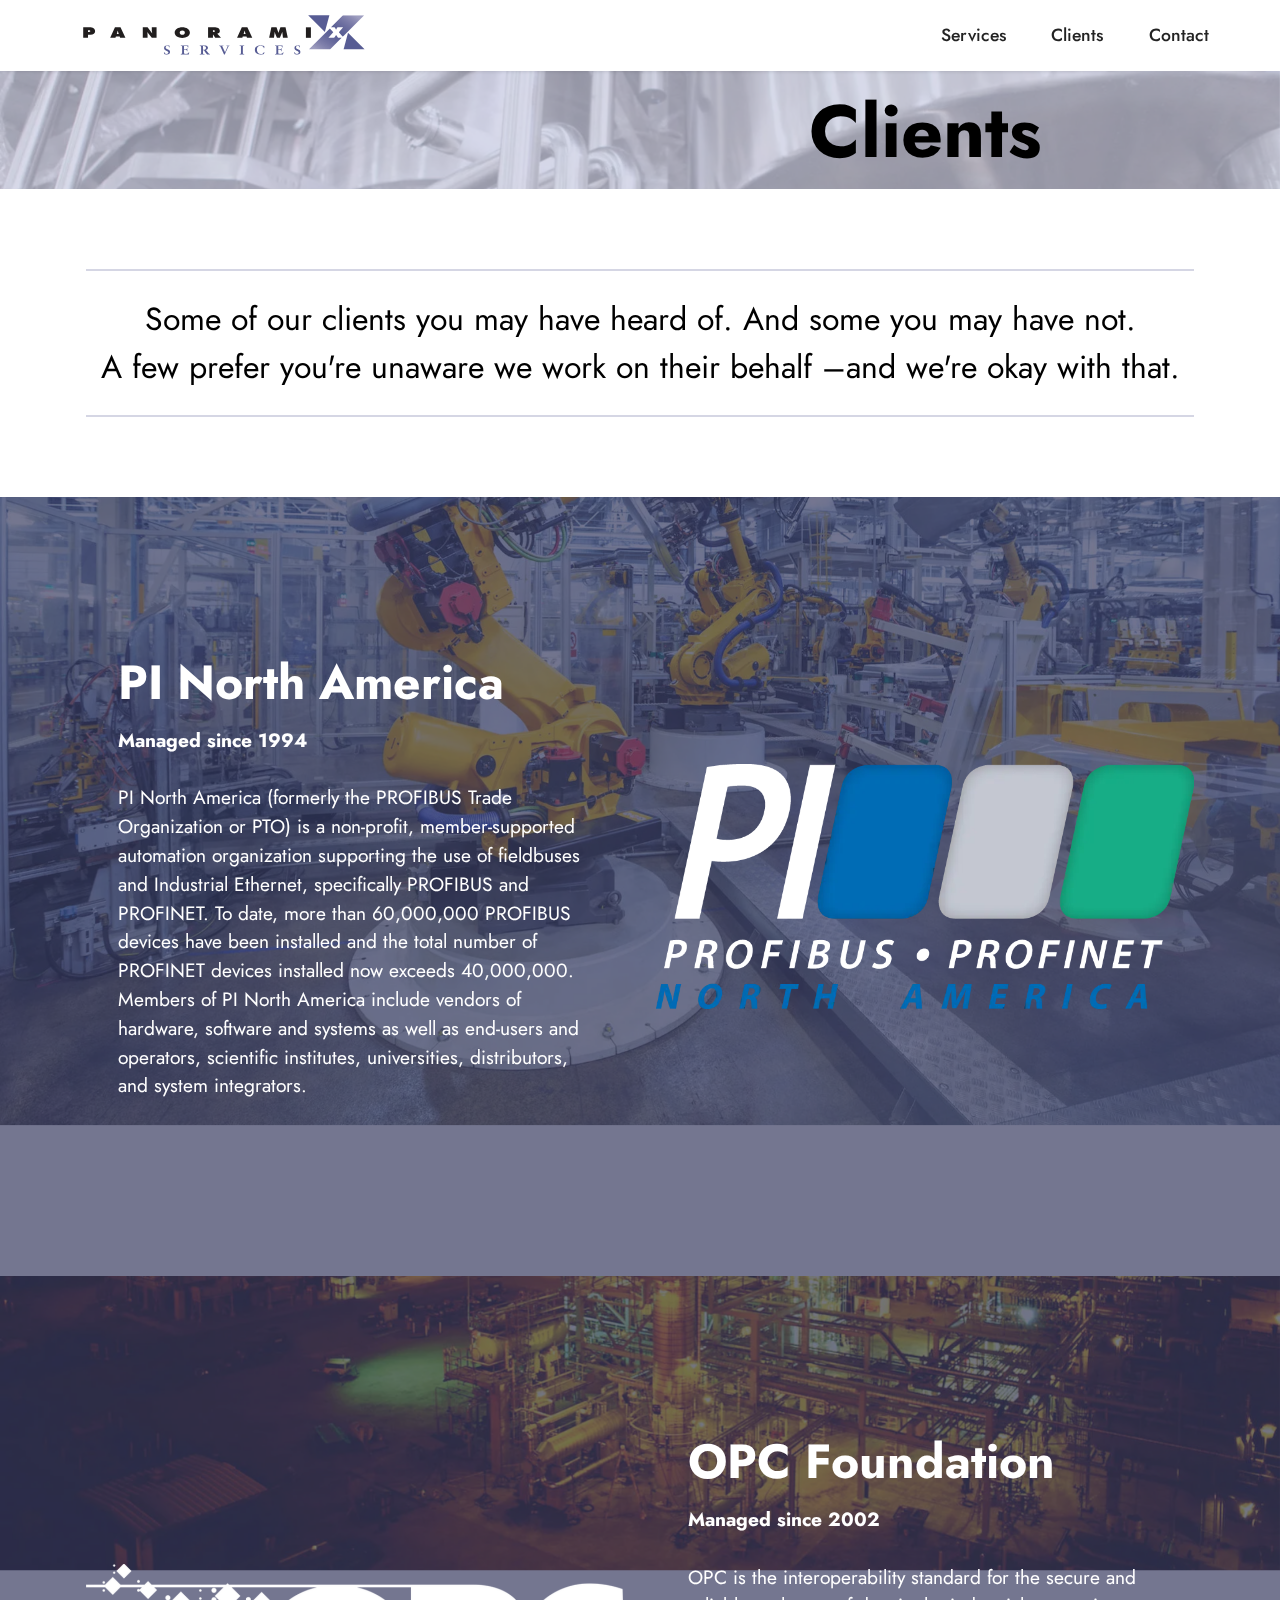
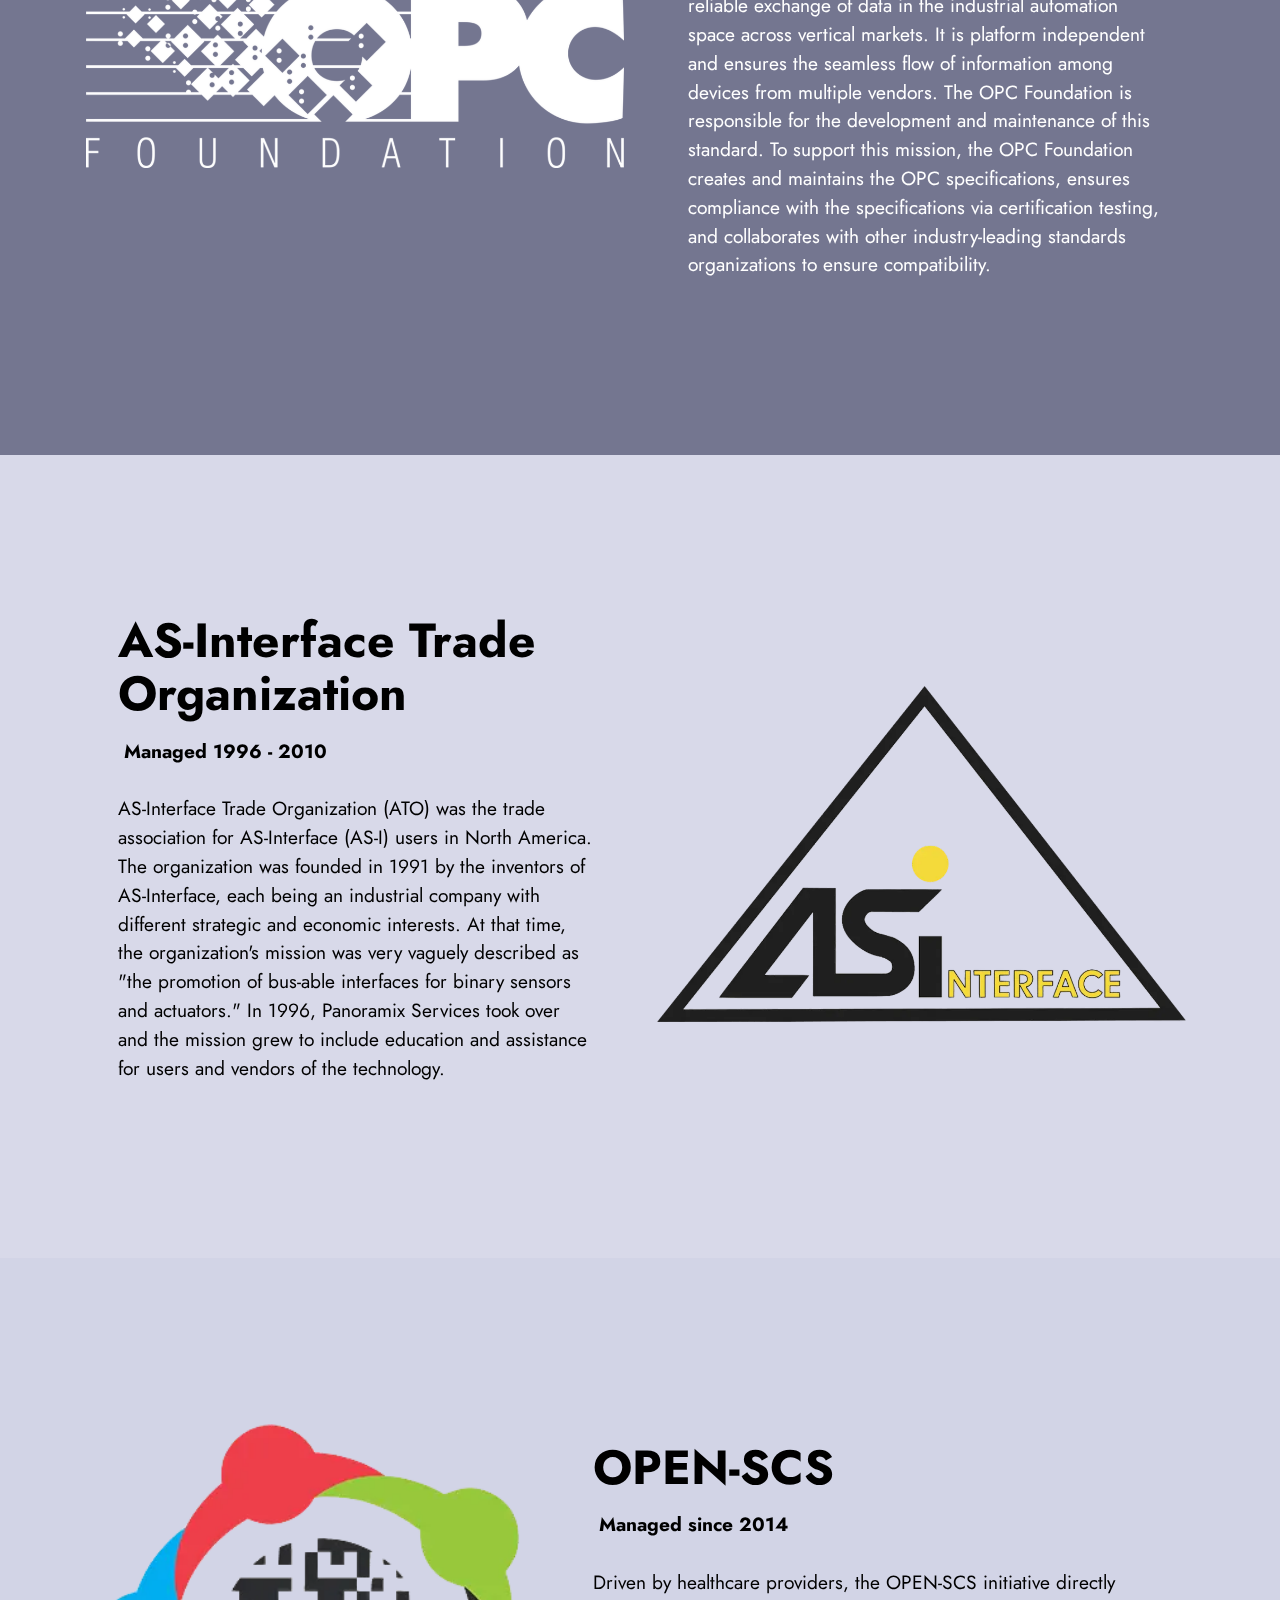
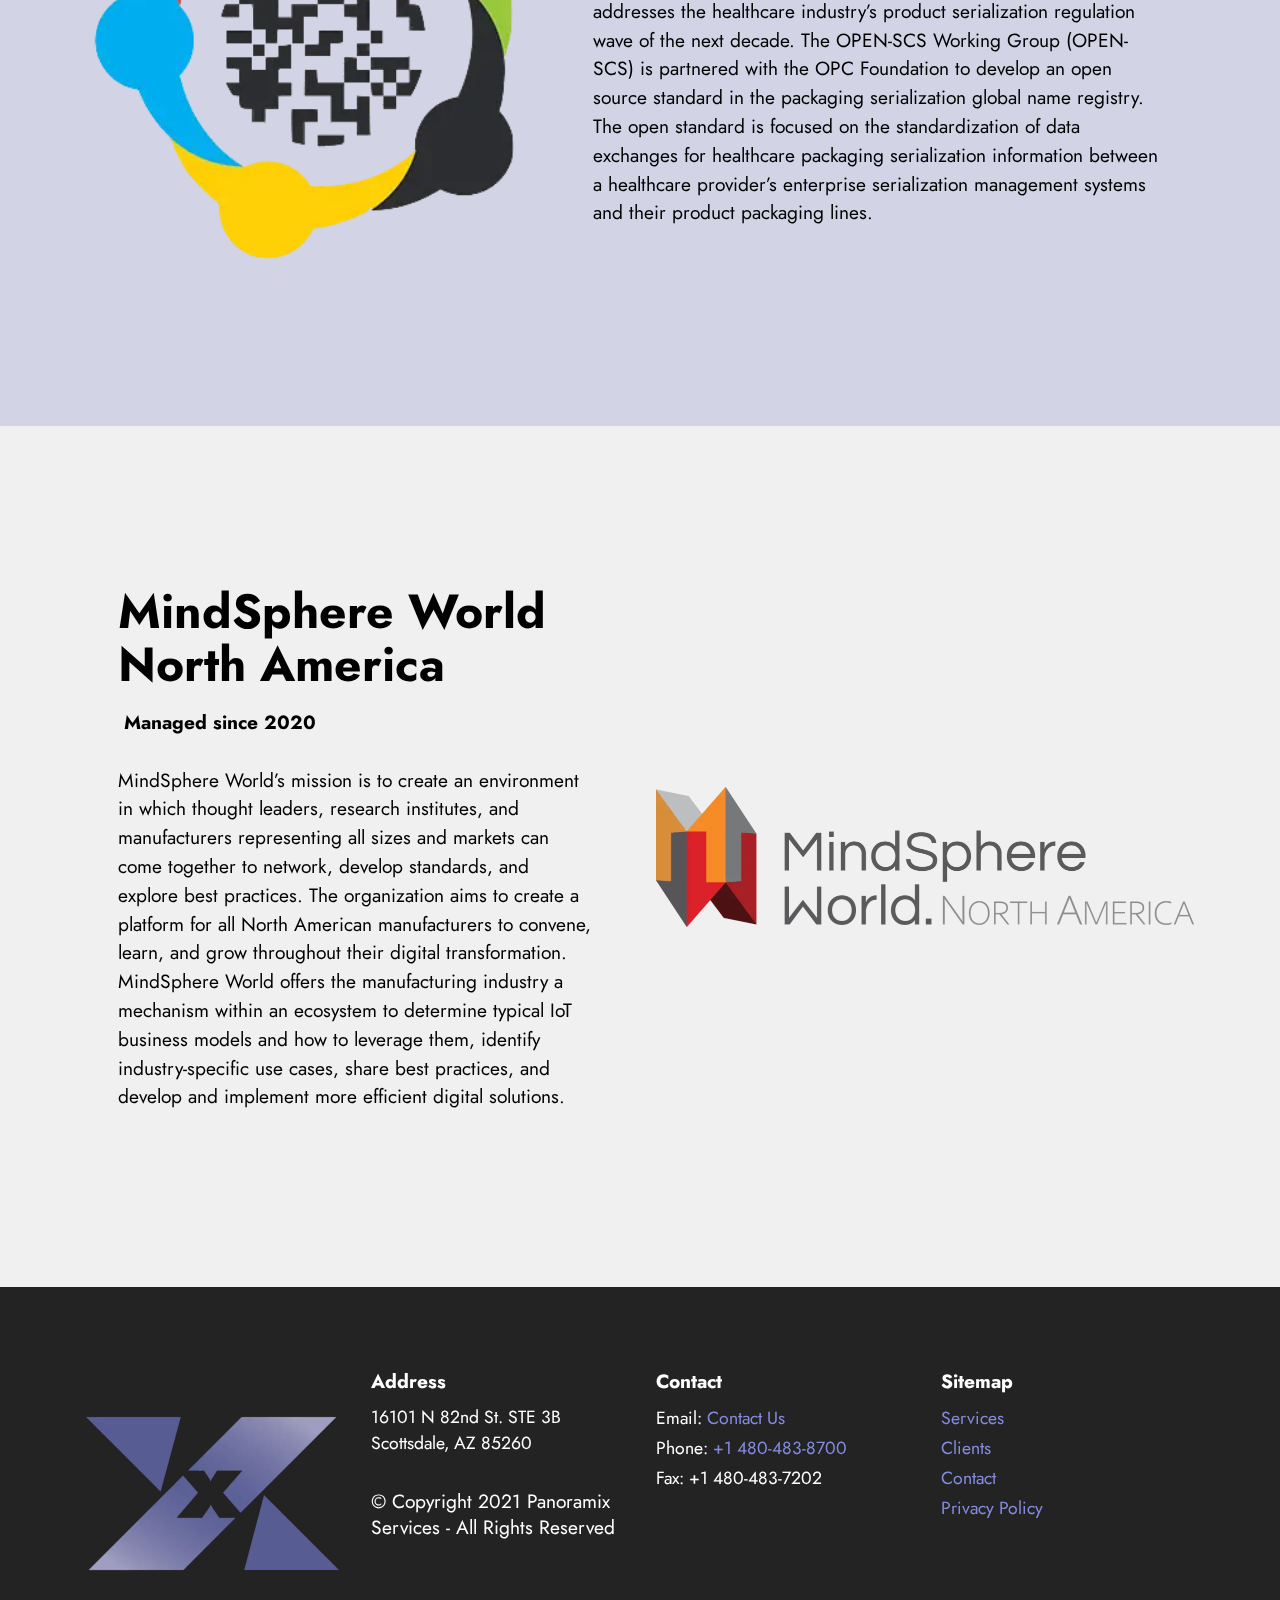
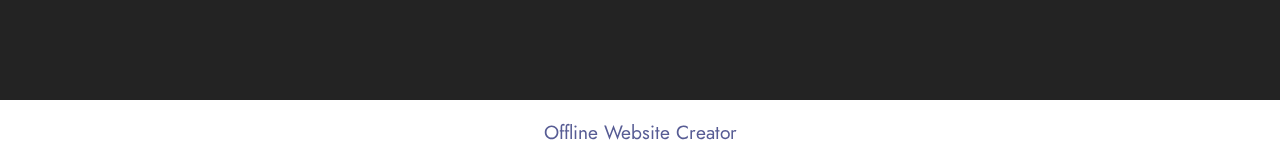
==== commit d36b17bc: "fix tabs on Services page" ====
--- a/clients.html
+++ b/clients.html
@@ -6,7 +6,7 @@
   <meta http-equiv="X-UA-Compatible" content="IE=edge">
   <meta name="generator" content="Mobirise v5.9.6, mobirise.com">
   <meta name="viewport" content="width=device-width, initial-scale=1, minimum-scale=1">
-  <link rel="shortcut icon" href="assets/images/panx-icon-new-512-128x128.png" type="image/x-icon">
+  <link rel="shortcut icon" href="assets/images/panx-icon-new-512-128x128-1.png" type="image/x-icon">
   <meta name="description" content="">
   
   
@@ -257,7 +257,7 @@
             </div>
         </div>
     </div>
-</section><section class="display-7" style="padding: 0;align-items: center;justify-content: center;flex-wrap: wrap;    align-content: center;display: flex;position: relative;height: 4rem;"><a href="https://mobiri.se/3100041" style="flex: 1 1;height: 4rem;position: absolute;width: 100%;z-index: 1;"><img alt="" style="height: 4rem;" src="[data-uri]"></a><p style="margin: 0;text-align: center;" class="display-7">&#8204;</p><a style="z-index:1" href="https://mobirise.com/drag-drop-website-builder.html">Drag and Drop Website Builder</a></section><script src="assets/bootstrap/js/bootstrap.bundle.min.js"></script>  <script src="assets/parallax/jarallax.js"></script>  <script src="assets/smoothscroll/smooth-scroll.js"></script>  <script src="assets/ytplayer/index.js"></script>  <script src="assets/dropdown/js/navbar-dropdown.js"></script>  <script src="assets/theme/js/script.js"></script>  
+</section><section class="display-7" style="padding: 0;align-items: center;justify-content: center;flex-wrap: wrap;    align-content: center;display: flex;position: relative;height: 4rem;"><a href="https://mobiri.se/3100041" style="flex: 1 1;height: 4rem;position: absolute;width: 100%;z-index: 1;"><img alt="" style="height: 4rem;" src="[data-uri]"></a><p style="margin: 0;text-align: center;" class="display-7">&#8204;</p><a style="z-index:1" href="https://mobirise.com/offline-website-builder.html">Offline Website Creator</a></section><script src="assets/bootstrap/js/bootstrap.bundle.min.js"></script>  <script src="assets/parallax/jarallax.js"></script>  <script src="assets/smoothscroll/smooth-scroll.js"></script>  <script src="assets/ytplayer/index.js"></script>  <script src="assets/dropdown/js/navbar-dropdown.js"></script>  <script src="assets/theme/js/script.js"></script>  
   
   
 </body>
--- a/assets/mobirise/css/mbr-additional.css
+++ b/assets/mobirise/css/mbr-additional.css
@@ -1186,246 +1186,6 @@
 .cid-s8NT84rW4W .mbr-section-subtitle {
   color: #ffffff;
 }
-.cid-s8Nwod3XA9 {
-  padding-top: 2rem;
-  padding-bottom: 0rem;
-  background-image: url("../../../assets/images/mbr-2-1620x1080.webp");
-}
-.cid-s8Nwod3XA9 .mbr-section-title {
-  color: #000000;
-}
-.cid-s8Nw9x1keN {
-  padding-top: 5rem;
-  padding-bottom: 5rem;
-  background-color: #ffffff;
-}
-.cid-s8Nw9x1keN .line {
-  background-color: #575c94;
-  align: center;
-  height: 2px;
-  margin: 0 auto;
-}
-.cid-s8Nw9x1keN .mbr-text {
-  color: #000000;
-}
-.cid-s8NBegOH7A {
-  padding-top: 6rem;
-  padding-bottom: 6rem;
-  background-color: #393c61;
-}
-.cid-s8NBegOH7A .counter-container ul {
-  margin-bottom: 0;
-}
-.cid-s8NBegOH7A .counter-container ul li {
-  padding-left: 1rem;
-  margin-bottom: 1rem;
-}
-.cid-s8NBegOH7A .mbr-text {
-  color: #ffffff;
-}
-.cid-s8NBegOH7A .mbr-section-title {
-  color: #ffffff;
-}
-.cid-s8ObsTGMEc {
-  padding-top: 10rem;
-  padding-bottom: 10rem;
-  background-image: url("../../../assets/images/mbr-1920x1186.webp");
-}
-.cid-s8ObsTGMEc .nav-tabs .nav-item.open .nav-link:focus,
-.cid-s8ObsTGMEc .nav-tabs .nav-link.active:focus {
-  outline: none;
-}
-.cid-s8ObsTGMEc .nav-tabs {
-  flex-wrap: wrap;
-  border-bottom: 1px solid #848ce0;
-}
-@media (max-width: 767px) {
-  .cid-s8ObsTGMEc .nav-item {
-    width: 100%;
-    margin: 0;
-  }
-}
-.cid-s8ObsTGMEc .nav-tabs .nav-link {
-  transition: all .5s;
-  border: none;
-  border-bottom: 3px solid transparent;
-}
-.cid-s8ObsTGMEc .nav-tabs .nav-link:not(.active) {
-  color: #000000;
-}
-.cid-s8ObsTGMEc .nav-tabs .nav-item {
-  margin-right: 1.5rem;
-}
-.cid-s8ObsTGMEc .nav-link,
-.cid-s8ObsTGMEc .nav-link.active {
-  padding: 1rem 0;
-  background-color: transparent;
-}
-.cid-s8ObsTGMEc .nav-tabs .nav-link.active {
-  color: #848ce0;
-  border-bottom: 3px solid #848ce0;
-}
-.cid-s8ObsTGMEc H4 {
-  text-align: center;
-  color: #000000;
-}
-.cid-s8ObsTGMEc H3 {
-  text-align: center;
-  color: #000000;
-}
-.cid-s8ObsTGMEc P {
-  color: #000000;
-}
-.cid-s8OegaOqCo {
-  padding-top: 10rem;
-  padding-bottom: 10rem;
-  background-image: url("../../../assets/images/fotolia-188072569-l-1620x1080.webp");
-}
-.cid-s8OegaOqCo .nav-tabs .nav-item.open .nav-link:focus,
-.cid-s8OegaOqCo .nav-tabs .nav-link.active:focus {
-  outline: none;
-}
-.cid-s8OegaOqCo .nav-tabs {
-  flex-wrap: wrap;
-  border-bottom: 1px solid #c7c9e0;
-}
-@media (max-width: 767px) {
-  .cid-s8OegaOqCo .nav-item {
-    width: 100%;
-    margin: 0;
-  }
-}
-.cid-s8OegaOqCo .nav-tabs .nav-link {
-  transition: all .5s;
-  border: none;
-  border-bottom: 3px solid transparent;
-}
-.cid-s8OegaOqCo .nav-tabs .nav-link:not(.active) {
-  color: #ffffff;
-}
-.cid-s8OegaOqCo .nav-tabs .nav-item {
-  margin-right: 1.5rem;
-}
-.cid-s8OegaOqCo .nav-link,
-.cid-s8OegaOqCo .nav-link.active {
-  padding: 1rem 0;
-  background-color: transparent;
-}
-.cid-s8OegaOqCo .nav-tabs .nav-link.active {
-  color: #c7c9e0;
-  border-bottom: 3px solid #c7c9e0;
-}
-.cid-s8OegaOqCo H4 {
-  text-align: center;
-  color: #ffffff;
-}
-.cid-s8OegaOqCo H3 {
-  text-align: center;
-  color: #ffffff;
-}
-.cid-s8OegaOqCo P {
-  color: #ffffff;
-}
-.cid-s8Og5nivcE {
-  padding-top: 10rem;
-  padding-bottom: 10rem;
-  background-image: url("../../../assets/images/mbr-3-1204x803.webp");
-}
-.cid-s8Og5nivcE .nav-tabs .nav-item.open .nav-link:focus,
-.cid-s8Og5nivcE .nav-tabs .nav-link.active:focus {
-  outline: none;
-}
-.cid-s8Og5nivcE .nav-tabs {
-  flex-wrap: wrap;
-  border-bottom: 1px solid #848ce0;
-}
-@media (max-width: 767px) {
-  .cid-s8Og5nivcE .nav-item {
-    width: 100%;
-    margin: 0;
-  }
-}
-.cid-s8Og5nivcE .nav-tabs .nav-link {
-  transition: all .5s;
-  border: none;
-  border-bottom: 3px solid transparent;
-}
-.cid-s8Og5nivcE .nav-tabs .nav-link:not(.active) {
-  color: #000000;
-}
-.cid-s8Og5nivcE .nav-tabs .nav-item {
-  margin-right: 1.5rem;
-}
-.cid-s8Og5nivcE .nav-link,
-.cid-s8Og5nivcE .nav-link.active {
-  padding: 1rem 0;
-  background-color: transparent;
-}
-.cid-s8Og5nivcE .nav-tabs .nav-link.active {
-  color: #848ce0;
-  border-bottom: 3px solid #848ce0;
-}
-.cid-s8Og5nivcE H4 {
-  text-align: center;
-  color: #000000;
-}
-.cid-s8Og5nivcE H3 {
-  text-align: center;
-  color: #000000;
-}
-.cid-s8Og5nivcE P {
-  color: #000000;
-}
-.cid-s8NT84rW4W {
-  padding-top: 5rem;
-  padding-bottom: 5rem;
-  background-color: #232323;
-}
-@media (max-width: 991px) {
-  .cid-s8NT84rW4W .media-wrap {
-    margin-bottom: 1rem;
-  }
-}
-.cid-s8NT84rW4W .social-row {
-  display: flex;
-  flex-wrap: wrap;
-}
-.cid-s8NT84rW4W .list {
-  list-style: none;
-  padding-left: 0;
-  color: #353535;
-}
-@media (max-width: 991px) {
-  .cid-s8NT84rW4W .list {
-    margin-bottom: 2rem;
-  }
-}
-@media (min-width: 992px) {
-  .cid-s8NT84rW4W .list {
-    margin-bottom: 0rem;
-  }
-}
-.cid-s8NT84rW4W .mbr-text {
-  color: #ffffff;
-}
-.cid-s8NT84rW4W .soc-item {
-  display: flex;
-  align-items: center;
-  justify-content: center;
-  border-radius: 50%;
-  background-color: white;
-  margin-right: 0.5rem;
-  margin-bottom: 1rem;
-  padding: 0.5rem;
-  height: 2.5rem;
-  width: 2.5rem;
-}
-.cid-s8NT84rW4W .mbr-iconfont {
-  color: black;
-}
-.cid-s8NT84rW4W .mbr-section-subtitle {
-  color: #ffffff;
-}
 .cid-sCHYvnLWHK {
   z-index: 1000;
   width: 100%;
@@ -1778,205 +1538,229 @@
     left: -1rem;
   }
 }
-.cid-s8OhMcY2vf {
+.cid-s8Nwod3XA9 {
   padding-top: 2rem;
   padding-bottom: 0rem;
   background-image: url("../../../assets/images/mbr-2-1620x1080.webp");
 }
-.cid-s8OhMcY2vf .mbr-section-title {
+.cid-s8Nwod3XA9 .mbr-section-title {
   color: #000000;
 }
-.cid-s8OhMdA4dh {
+.cid-s8Nw9x1keN {
   padding-top: 5rem;
   padding-bottom: 5rem;
   background-color: #ffffff;
 }
-.cid-s8OhMdA4dh .line {
+.cid-s8Nw9x1keN .line {
   background-color: #575c94;
   align: center;
   height: 2px;
   margin: 0 auto;
 }
-.cid-s8OhMdA4dh .mbr-text {
+.cid-s8Nw9x1keN .mbr-text {
   color: #000000;
 }
-.cid-s8OiLtmRAY {
+.cid-s8NBegOH7A {
+  padding-top: 6rem;
+  padding-bottom: 6rem;
+  background-color: #393c61;
+}
+.cid-s8NBegOH7A .counter-container ul {
+  margin-bottom: 0;
+}
+.cid-s8NBegOH7A .counter-container ul li {
+  padding-left: 1rem;
+  margin-bottom: 1rem;
+}
+.cid-s8NBegOH7A .mbr-text {
+  color: #ffffff;
+}
+.cid-s8NBegOH7A .mbr-section-title {
+  color: #ffffff;
+}
+.cid-s8ObsTGMEc {
   padding-top: 10rem;
   padding-bottom: 10rem;
-  background-image: url("../../../assets/images/fotolia-84590852-xl-1920x1280.webp");
-}
-.cid-s8OiLtmRAY .row {
-  flex-direction: row-reverse;
-}
-.cid-s8OiLtmRAY .row {
-  align-items: center;
-}
-@media (max-width: 991px) {
-  .cid-s8OiLtmRAY .image-wrapper {
-    padding: 1rem;
-  }
-}
-@media (min-width: 992px) {
-  .cid-s8OiLtmRAY .text-wrapper {
-    padding: 0 2rem;
-  }
-}
-.cid-s8OiLtmRAY .mbr-text,
-.cid-s8OiLtmRAY .mbr-section-btn {
-  color: #ffffff;
-  text-align: left;
-}
-.cid-s8OiLtmRAY .mbr-section-title {
-  color: #ffffff;
-  text-align: left;
-}
-.cid-s8OkyzjCZf {
+  background-image: url("../../../assets/images/mbr-1920x1186.webp");
+}
+.cid-s8ObsTGMEc .nav-tabs .nav-item.open .nav-link:focus,
+.cid-s8ObsTGMEc .nav-tabs .nav-link.active:focus {
+  outline: none;
+}
+.cid-s8ObsTGMEc .nav-tabs {
+  flex-wrap: wrap;
+  border-bottom: 1px solid #848ce0;
+}
+@media (max-width: 767px) {
+  .cid-s8ObsTGMEc .nav-item {
+    width: 100%;
+    margin: 0;
+  }
+}
+.cid-s8ObsTGMEc .nav-tabs .nav-link {
+  transition: all .5s;
+  border: none;
+  border-bottom: 3px solid transparent;
+}
+.cid-s8ObsTGMEc .nav-tabs .nav-link:not(.active) {
+  color: #000000;
+}
+.cid-s8ObsTGMEc .nav-tabs .nav-item {
+  margin-right: 1.5rem;
+}
+.cid-s8ObsTGMEc .nav-link,
+.cid-s8ObsTGMEc .nav-link.active {
+  padding: 1rem 0;
+  background-color: transparent;
+}
+.cid-s8ObsTGMEc .nav-tabs .nav-link.active {
+  color: #848ce0;
+  border-bottom: 3px solid #848ce0;
+}
+.cid-s8ObsTGMEc H4 {
+  text-align: center;
+  color: #000000;
+}
+.cid-s8ObsTGMEc H3 {
+  text-align: center;
+  color: #000000;
+}
+.cid-s8ObsTGMEc P {
+  color: #000000;
+}
+.cid-s8OegaOqCo {
   padding-top: 10rem;
   padding-bottom: 10rem;
-  background-image: url("../../../assets/images/pq-195815-rf-copy-1620x1080.webp");
-}
-.cid-s8OkyzjCZf .row {
-  align-items: center;
-}
-@media (max-width: 991px) {
-  .cid-s8OkyzjCZf .image-wrapper {
-    padding: 1rem;
-  }
-}
-@media (min-width: 992px) {
-  .cid-s8OkyzjCZf .text-wrapper {
-    padding: 0 2rem;
-  }
-}
-.cid-s8OkyzjCZf .mbr-section-title {
-  text-align: left;
+  background-image: url("../../../assets/images/fotolia-188072569-l-1620x1080.webp");
+}
+.cid-s8OegaOqCo .nav-tabs .nav-item.open .nav-link:focus,
+.cid-s8OegaOqCo .nav-tabs .nav-link.active:focus {
+  outline: none;
+}
+.cid-s8OegaOqCo .nav-tabs {
+  flex-wrap: wrap;
+  border-bottom: 1px solid #c7c9e0;
+}
+@media (max-width: 767px) {
+  .cid-s8OegaOqCo .nav-item {
+    width: 100%;
+    margin: 0;
+  }
+}
+.cid-s8OegaOqCo .nav-tabs .nav-link {
+  transition: all .5s;
+  border: none;
+  border-bottom: 3px solid transparent;
+}
+.cid-s8OegaOqCo .nav-tabs .nav-link:not(.active) {
   color: #ffffff;
 }
-.cid-s8OkyzjCZf .mbr-text,
-.cid-s8OkyzjCZf .mbr-section-btn {
-  text-align: left;
+.cid-s8OegaOqCo .nav-tabs .nav-item {
+  margin-right: 1.5rem;
+}
+.cid-s8OegaOqCo .nav-link,
+.cid-s8OegaOqCo .nav-link.active {
+  padding: 1rem 0;
+  background-color: transparent;
+}
+.cid-s8OegaOqCo .nav-tabs .nav-link.active {
+  color: #c7c9e0;
+  border-bottom: 3px solid #c7c9e0;
+}
+.cid-s8OegaOqCo H4 {
+  text-align: center;
   color: #ffffff;
 }
-.cid-s8OluaAJM3 {
+.cid-s8OegaOqCo H3 {
+  text-align: center;
+  color: #ffffff;
+}
+.cid-s8OegaOqCo P {
+  color: #ffffff;
+}
+.cid-s8Og5nivcE {
   padding-top: 10rem;
   padding-bottom: 10rem;
-  background-image: url("../../../assets/images/119014847-4c-copy-1920x1440.webp");
-}
-.cid-s8OluaAJM3 .row {
-  flex-direction: row-reverse;
-}
-.cid-s8OluaAJM3 .row {
-  align-items: center;
-}
-@media (max-width: 991px) {
-  .cid-s8OluaAJM3 .image-wrapper {
-    padding: 1rem;
-  }
-}
-@media (min-width: 992px) {
-  .cid-s8OluaAJM3 .text-wrapper {
-    padding: 0 2rem;
-  }
-}
-.cid-s8OluaAJM3 .mbr-section-title {
-  text-align: left;
+  background-image: url("../../../assets/images/mbr-3-1204x803.webp");
+}
+.cid-s8Og5nivcE .nav-tabs .nav-item.open .nav-link:focus,
+.cid-s8Og5nivcE .nav-tabs .nav-link.active:focus {
+  outline: none;
+}
+.cid-s8Og5nivcE .nav-tabs {
+  flex-wrap: wrap;
+  border-bottom: 1px solid #848ce0;
+}
+@media (max-width: 767px) {
+  .cid-s8Og5nivcE .nav-item {
+    width: 100%;
+    margin: 0;
+  }
+}
+.cid-s8Og5nivcE .nav-tabs .nav-link {
+  transition: all .5s;
+  border: none;
+  border-bottom: 3px solid transparent;
+}
+.cid-s8Og5nivcE .nav-tabs .nav-link:not(.active) {
   color: #000000;
 }
-.cid-s8OluaAJM3 .mbr-text,
-.cid-s8OluaAJM3 .mbr-section-btn {
+.cid-s8Og5nivcE .nav-tabs .nav-item {
+  margin-right: 1.5rem;
+}
+.cid-s8Og5nivcE .nav-link,
+.cid-s8Og5nivcE .nav-link.active {
+  padding: 1rem 0;
+  background-color: transparent;
+}
+.cid-s8Og5nivcE .nav-tabs .nav-link.active {
+  color: #848ce0;
+  border-bottom: 3px solid #848ce0;
+}
+.cid-s8Og5nivcE H4 {
+  text-align: center;
   color: #000000;
-  text-align: left;
-}
-.cid-s8Omf9m4vS {
-  padding-top: 10rem;
-  padding-bottom: 10rem;
-  background-image: url("../../../assets/images/istock-000010599905xlarge-copy-1920x1275.webp");
-}
-.cid-s8Omf9m4vS .row {
-  align-items: center;
-}
-@media (max-width: 991px) {
-  .cid-s8Omf9m4vS .image-wrapper {
-    padding: 1rem;
-  }
-}
-@media (min-width: 992px) {
-  .cid-s8Omf9m4vS .text-wrapper {
-    padding: 0 2rem;
-  }
-}
-.cid-s8Omf9m4vS .mbr-text,
-.cid-s8Omf9m4vS .mbr-section-btn {
-  text-align: left;
+}
+.cid-s8Og5nivcE H3 {
+  text-align: center;
   color: #000000;
 }
-.cid-s8Omf9m4vS .mbr-section-title {
-  text-align: left;
+.cid-s8Og5nivcE P {
   color: #000000;
 }
-.cid-sCHQgZ4CsY {
-  padding-top: 10rem;
-  padding-bottom: 10rem;
-  background-image: url("../../../assets/images/516104040-72dpi-1766x1179.webp");
-}
-.cid-sCHQgZ4CsY .row {
-  flex-direction: row-reverse;
-}
-.cid-sCHQgZ4CsY .row {
-  align-items: center;
-}
-@media (max-width: 991px) {
-  .cid-sCHQgZ4CsY .image-wrapper {
-    padding: 1rem;
-  }
-}
-@media (min-width: 992px) {
-  .cid-sCHQgZ4CsY .text-wrapper {
-    padding: 0 2rem;
-  }
-}
-.cid-sCHQgZ4CsY .mbr-section-title {
-  text-align: left;
-  color: #000000;
-}
-.cid-sCHQgZ4CsY .mbr-text,
-.cid-sCHQgZ4CsY .mbr-section-btn {
-  color: #000000;
-  text-align: left;
-}
-.cid-s8OhMfLjol {
+.cid-s8NT84rW4W {
   padding-top: 5rem;
   padding-bottom: 5rem;
   background-color: #232323;
 }
 @media (max-width: 991px) {
-  .cid-s8OhMfLjol .media-wrap {
+  .cid-s8NT84rW4W .media-wrap {
     margin-bottom: 1rem;
   }
 }
-.cid-s8OhMfLjol .social-row {
+.cid-s8NT84rW4W .social-row {
   display: flex;
   flex-wrap: wrap;
 }
-.cid-s8OhMfLjol .list {
+.cid-s8NT84rW4W .list {
   list-style: none;
   padding-left: 0;
   color: #353535;
 }
 @media (max-width: 991px) {
-  .cid-s8OhMfLjol .list {
+  .cid-s8NT84rW4W .list {
     margin-bottom: 2rem;
   }
 }
 @media (min-width: 992px) {
-  .cid-s8OhMfLjol .list {
+  .cid-s8NT84rW4W .list {
     margin-bottom: 0rem;
   }
 }
-.cid-s8OhMfLjol .mbr-text {
+.cid-s8NT84rW4W .mbr-text {
   color: #ffffff;
 }
-.cid-s8OhMfLjol .soc-item {
+.cid-s8NT84rW4W .soc-item {
   display: flex;
   align-items: center;
   justify-content: center;
@@ -1988,10 +1772,10 @@
   height: 2.5rem;
   width: 2.5rem;
 }
-.cid-s8OhMfLjol .mbr-iconfont {
+.cid-s8NT84rW4W .mbr-iconfont {
   color: black;
 }
-.cid-s8OhMfLjol .mbr-section-subtitle {
+.cid-s8NT84rW4W .mbr-section-subtitle {
   color: #ffffff;
 }
 .cid-sCHYvnLWHK {
@@ -2346,104 +2130,205 @@
     left: -1rem;
   }
 }
-.cid-s8Oo4PYOww {
+.cid-s8OhMcY2vf {
   padding-top: 2rem;
   padding-bottom: 0rem;
   background-image: url("../../../assets/images/mbr-2-1620x1080.webp");
 }
-.cid-s8Oo4PYOww .mbr-section-title {
+.cid-s8OhMcY2vf .mbr-section-title {
   color: #000000;
 }
-.cid-s8OoitRyTS {
-  padding-top: 0rem;
-  padding-bottom: 0rem;
-  background: #ffffff;
-}
-.cid-s8OoitRyTS .google-map {
-  height: 30rem;
-  position: relative;
-}
-.cid-s8OoitRyTS .google-map iframe {
-  height: 100%;
-  width: 100%;
-}
-.cid-s8OoitRyTS .google-map [data-state-details] {
-  color: #6b6763;
-  height: 1.5em;
-  margin-top: -0.75em;
-  padding-left: 1.25rem;
-  padding-right: 1.25rem;
-  position: absolute;
-  text-align: center;
-  top: 50%;
-  width: 100%;
-}
-.cid-s8OoitRyTS .google-map[data-state] {
-  background: #e9e5dc;
-}
-.cid-s8OoitRyTS .google-map[data-state="loading"] [data-state-details] {
-  display: none;
-}
-.cid-s8OoIYoF2Z {
+.cid-s8OhMdA4dh {
+  padding-top: 5rem;
+  padding-bottom: 5rem;
+  background-color: #ffffff;
+}
+.cid-s8OhMdA4dh .line {
+  background-color: #575c94;
+  align: center;
+  height: 2px;
+  margin: 0 auto;
+}
+.cid-s8OhMdA4dh .mbr-text {
+  color: #000000;
+}
+.cid-s8OiLtmRAY {
   padding-top: 10rem;
   padding-bottom: 10rem;
-  background-color: #eaeaea;
-}
-.cid-s8OoIYoF2Z .mbr-overlay {
-  background-color: #ffffff;
-  opacity: 0.4;
-}
-.cid-s8OoIYoF2Z form .mbr-section-btn {
-  text-align: center;
-  width: 100%;
-}
-.cid-s8OoIYoF2Z form .mbr-section-btn .btn {
-  display: inline-flex;
+  background-image: url("../../../assets/images/fotolia-84590852-xl-1920x1280.webp");
+}
+.cid-s8OiLtmRAY .row {
+  flex-direction: row-reverse;
+}
+.cid-s8OiLtmRAY .row {
+  align-items: center;
 }
 @media (max-width: 991px) {
-  .cid-s8OoIYoF2Z form .mbr-section-btn .btn {
-    width: 100%;
-  }
-}
-.cid-s8OoIYoF2Z .mbr-section-title {
+  .cid-s8OiLtmRAY .image-wrapper {
+    padding: 1rem;
+  }
+}
+@media (min-width: 992px) {
+  .cid-s8OiLtmRAY .text-wrapper {
+    padding: 0 2rem;
+  }
+}
+.cid-s8OiLtmRAY .mbr-text,
+.cid-s8OiLtmRAY .mbr-section-btn {
+  color: #ffffff;
+  text-align: left;
+}
+.cid-s8OiLtmRAY .mbr-section-title {
+  color: #ffffff;
+  text-align: left;
+}
+.cid-s8OkyzjCZf {
+  padding-top: 10rem;
+  padding-bottom: 10rem;
+  background-image: url("../../../assets/images/pq-195815-rf-copy-1620x1080.webp");
+}
+.cid-s8OkyzjCZf .row {
+  align-items: center;
+}
+@media (max-width: 991px) {
+  .cid-s8OkyzjCZf .image-wrapper {
+    padding: 1rem;
+  }
+}
+@media (min-width: 992px) {
+  .cid-s8OkyzjCZf .text-wrapper {
+    padding: 0 2rem;
+  }
+}
+.cid-s8OkyzjCZf .mbr-section-title {
+  text-align: left;
+  color: #ffffff;
+}
+.cid-s8OkyzjCZf .mbr-text,
+.cid-s8OkyzjCZf .mbr-section-btn {
+  text-align: left;
+  color: #ffffff;
+}
+.cid-s8OluaAJM3 {
+  padding-top: 10rem;
+  padding-bottom: 10rem;
+  background-image: url("../../../assets/images/119014847-4c-copy-1920x1440.webp");
+}
+.cid-s8OluaAJM3 .row {
+  flex-direction: row-reverse;
+}
+.cid-s8OluaAJM3 .row {
+  align-items: center;
+}
+@media (max-width: 991px) {
+  .cid-s8OluaAJM3 .image-wrapper {
+    padding: 1rem;
+  }
+}
+@media (min-width: 992px) {
+  .cid-s8OluaAJM3 .text-wrapper {
+    padding: 0 2rem;
+  }
+}
+.cid-s8OluaAJM3 .mbr-section-title {
+  text-align: left;
   color: #000000;
 }
-.cid-s8OoIYoF2Z .mbr-section-subtitle {
+.cid-s8OluaAJM3 .mbr-text,
+.cid-s8OluaAJM3 .mbr-section-btn {
   color: #000000;
-}
-.cid-s8Oo4ShYqG {
+  text-align: left;
+}
+.cid-s8Omf9m4vS {
+  padding-top: 10rem;
+  padding-bottom: 10rem;
+  background-image: url("../../../assets/images/istock-000010599905xlarge-copy-1920x1275.webp");
+}
+.cid-s8Omf9m4vS .row {
+  align-items: center;
+}
+@media (max-width: 991px) {
+  .cid-s8Omf9m4vS .image-wrapper {
+    padding: 1rem;
+  }
+}
+@media (min-width: 992px) {
+  .cid-s8Omf9m4vS .text-wrapper {
+    padding: 0 2rem;
+  }
+}
+.cid-s8Omf9m4vS .mbr-text,
+.cid-s8Omf9m4vS .mbr-section-btn {
+  text-align: left;
+  color: #000000;
+}
+.cid-s8Omf9m4vS .mbr-section-title {
+  text-align: left;
+  color: #000000;
+}
+.cid-sCHQgZ4CsY {
+  padding-top: 10rem;
+  padding-bottom: 10rem;
+  background-image: url("../../../assets/images/516104040-72dpi-1766x1179.webp");
+}
+.cid-sCHQgZ4CsY .row {
+  flex-direction: row-reverse;
+}
+.cid-sCHQgZ4CsY .row {
+  align-items: center;
+}
+@media (max-width: 991px) {
+  .cid-sCHQgZ4CsY .image-wrapper {
+    padding: 1rem;
+  }
+}
+@media (min-width: 992px) {
+  .cid-sCHQgZ4CsY .text-wrapper {
+    padding: 0 2rem;
+  }
+}
+.cid-sCHQgZ4CsY .mbr-section-title {
+  text-align: left;
+  color: #000000;
+}
+.cid-sCHQgZ4CsY .mbr-text,
+.cid-sCHQgZ4CsY .mbr-section-btn {
+  color: #000000;
+  text-align: left;
+}
+.cid-s8OhMfLjol {
   padding-top: 5rem;
   padding-bottom: 5rem;
   background-color: #232323;
 }
 @media (max-width: 991px) {
-  .cid-s8Oo4ShYqG .media-wrap {
+  .cid-s8OhMfLjol .media-wrap {
     margin-bottom: 1rem;
   }
 }
-.cid-s8Oo4ShYqG .social-row {
+.cid-s8OhMfLjol .social-row {
   display: flex;
   flex-wrap: wrap;
 }
-.cid-s8Oo4ShYqG .list {
+.cid-s8OhMfLjol .list {
   list-style: none;
   padding-left: 0;
   color: #353535;
 }
 @media (max-width: 991px) {
-  .cid-s8Oo4ShYqG .list {
+  .cid-s8OhMfLjol .list {
     margin-bottom: 2rem;
   }
 }
 @media (min-width: 992px) {
-  .cid-s8Oo4ShYqG .list {
+  .cid-s8OhMfLjol .list {
     margin-bottom: 0rem;
   }
 }
-.cid-s8Oo4ShYqG .mbr-text {
+.cid-s8OhMfLjol .mbr-text {
   color: #ffffff;
 }
-.cid-s8Oo4ShYqG .soc-item {
+.cid-s8OhMfLjol .soc-item {
   display: flex;
   align-items: center;
   justify-content: center;
@@ -2455,10 +2340,10 @@
   height: 2.5rem;
   width: 2.5rem;
 }
-.cid-s8Oo4ShYqG .mbr-iconfont {
+.cid-s8OhMfLjol .mbr-iconfont {
   color: black;
 }
-.cid-s8Oo4ShYqG .mbr-section-subtitle {
+.cid-s8OhMfLjol .mbr-section-subtitle {
   color: #ffffff;
 }
 .cid-sCHYvnLWHK {
@@ -2813,67 +2698,104 @@
     left: -1rem;
   }
 }
-.cid-s8Or5euxuM {
+.cid-s8Oo4PYOww {
   padding-top: 2rem;
   padding-bottom: 0rem;
   background-image: url("../../../assets/images/mbr-2-1620x1080.webp");
 }
-.cid-s8OrjjuyGg {
-  padding-top: 5rem;
-  padding-bottom: 5rem;
+.cid-s8Oo4PYOww .mbr-section-title {
+  color: #000000;
+}
+.cid-s8OoitRyTS {
+  padding-top: 0rem;
+  padding-bottom: 0rem;
+  background: #ffffff;
+}
+.cid-s8OoitRyTS .google-map {
+  height: 30rem;
+  position: relative;
+}
+.cid-s8OoitRyTS .google-map iframe {
+  height: 100%;
+  width: 100%;
+}
+.cid-s8OoitRyTS .google-map [data-state-details] {
+  color: #6b6763;
+  height: 1.5em;
+  margin-top: -0.75em;
+  padding-left: 1.25rem;
+  padding-right: 1.25rem;
+  position: absolute;
+  text-align: center;
+  top: 50%;
+  width: 100%;
+}
+.cid-s8OoitRyTS .google-map[data-state] {
+  background: #e9e5dc;
+}
+.cid-s8OoitRyTS .google-map[data-state="loading"] [data-state-details] {
+  display: none;
+}
+.cid-s8OoIYoF2Z {
+  padding-top: 10rem;
+  padding-bottom: 10rem;
+  background-color: #eaeaea;
+}
+.cid-s8OoIYoF2Z .mbr-overlay {
   background-color: #ffffff;
-}
-.cid-s8OrjjuyGg .line {
-  background-color: #575c94;
-  align: center;
-  height: 2px;
-  margin: 0 auto;
-}
-.cid-s8OrjjuyGg .mbr-text {
+  opacity: 0.4;
+}
+.cid-s8OoIYoF2Z form .mbr-section-btn {
+  text-align: center;
+  width: 100%;
+}
+.cid-s8OoIYoF2Z form .mbr-section-btn .btn {
+  display: inline-flex;
+}
+@media (max-width: 991px) {
+  .cid-s8OoIYoF2Z form .mbr-section-btn .btn {
+    width: 100%;
+  }
+}
+.cid-s8OoIYoF2Z .mbr-section-title {
   color: #000000;
 }
-.cid-s8OrECABUd {
-  padding-top: 0rem;
-  padding-bottom: 5rem;
-  background-color: #ffffff;
-}
-.cid-s8OrECABUd .mbr-text {
+.cid-s8OoIYoF2Z .mbr-section-subtitle {
   color: #000000;
-  text-align: left;
-}
-.cid-s8Or5gfgNN {
+}
+.cid-s8Oo4ShYqG {
   padding-top: 5rem;
   padding-bottom: 5rem;
   background-color: #232323;
 }
 @media (max-width: 991px) {
-  .cid-s8Or5gfgNN .media-wrap {
+  .cid-s8Oo4ShYqG .media-wrap {
     margin-bottom: 1rem;
   }
 }
-.cid-s8Or5gfgNN .social-row {
+.cid-s8Oo4ShYqG .social-row {
   display: flex;
   flex-wrap: wrap;
 }
-.cid-s8Or5gfgNN .list {
+.cid-s8Oo4ShYqG .list {
   list-style: none;
   padding-left: 0;
   color: #353535;
 }
 @media (max-width: 991px) {
-  .cid-s8Or5gfgNN .list {
+  .cid-s8Oo4ShYqG .list {
     margin-bottom: 2rem;
   }
 }
 @media (min-width: 992px) {
-  .cid-s8Or5gfgNN .list {
+  .cid-s8Oo4ShYqG .list {
     margin-bottom: 0rem;
   }
 }
-.cid-s8Or5gfgNN .mbr-text {
+.cid-s8Oo4ShYqG .mbr-text {
   color: #ffffff;
 }
-.cid-s8Or5gfgNN .soc-item {
+.cid-s8Oo4ShYqG .soc-item {
   display: flex;
   align-items: center;
   justify-content: center;
@@ -2885,10 +2807,10 @@
   height: 2.5rem;
   width: 2.5rem;
 }
-.cid-s8Or5gfgNN .mbr-iconfont {
+.cid-s8Oo4ShYqG .mbr-iconfont {
   color: black;
 }
-.cid-s8Or5gfgNN .mbr-section-subtitle {
+.cid-s8Oo4ShYqG .mbr-section-subtitle {
   color: #ffffff;
 }
 .cid-sCHYvnLWHK {
@@ -3243,3 +3165,81 @@
     left: -1rem;
   }
 }
+.cid-s8Or5euxuM {
+  padding-top: 2rem;
+  padding-bottom: 0rem;
+  background-image: url("../../../assets/images/mbr-2-1620x1080.webp");
+}
+.cid-s8OrjjuyGg {
+  padding-top: 5rem;
+  padding-bottom: 5rem;
+  background-color: #ffffff;
+}
+.cid-s8OrjjuyGg .line {
+  background-color: #575c94;
+  align: center;
+  height: 2px;
+  margin: 0 auto;
+}
+.cid-s8OrjjuyGg .mbr-text {
+  color: #000000;
+}
+.cid-s8OrECABUd {
+  padding-top: 0rem;
+  padding-bottom: 5rem;
+  background-color: #ffffff;
+}
+.cid-s8OrECABUd .mbr-text {
+  color: #000000;
+  text-align: left;
+}
+.cid-s8Or5gfgNN {
+  padding-top: 5rem;
+  padding-bottom: 5rem;
+  background-color: #232323;
+}
+@media (max-width: 991px) {
+  .cid-s8Or5gfgNN .media-wrap {
+    margin-bottom: 1rem;
+  }
+}
+.cid-s8Or5gfgNN .social-row {
+  display: flex;
+  flex-wrap: wrap;
+}
+.cid-s8Or5gfgNN .list {
+  list-style: none;
+  padding-left: 0;
+  color: #353535;
+}
+@media (max-width: 991px) {
+  .cid-s8Or5gfgNN .list {
+    margin-bottom: 2rem;
+  }
+}
+@media (min-width: 992px) {
+  .cid-s8Or5gfgNN .list {
+    margin-bottom: 0rem;
+  }
+}
+.cid-s8Or5gfgNN .mbr-text {
+  color: #ffffff;
+}
+.cid-s8Or5gfgNN .soc-item {
+  display: flex;
+  align-items: center;
+  justify-content: center;
+  border-radius: 50%;
+  background-color: white;
+  margin-right: 0.5rem;
+  margin-bottom: 1rem;
+  padding: 0.5rem;
+  height: 2.5rem;
+  width: 2.5rem;
+}
+.cid-s8Or5gfgNN .mbr-iconfont {
+  color: black;
+}
+.cid-s8Or5gfgNN .mbr-section-subtitle {
+  color: #ffffff;
+}
--- a/assets/mobirise/css/mbr-additional.css
+++ b/assets/mobirise/css/mbr-additional.css
@@ -1186,246 +1186,6 @@
 .cid-s8NT84rW4W .mbr-section-subtitle {
   color: #ffffff;
 }
-.cid-s8Nwod3XA9 {
-  padding-top: 2rem;
-  padding-bottom: 0rem;
-  background-image: url("../../../assets/images/mbr-2-1620x1080.webp");
-}
-.cid-s8Nwod3XA9 .mbr-section-title {
-  color: #000000;
-}
-.cid-s8Nw9x1keN {
-  padding-top: 5rem;
-  padding-bottom: 5rem;
-  background-color: #ffffff;
-}
-.cid-s8Nw9x1keN .line {
-  background-color: #575c94;
-  align: center;
-  height: 2px;
-  margin: 0 auto;
-}
-.cid-s8Nw9x1keN .mbr-text {
-  color: #000000;
-}
-.cid-s8NBegOH7A {
-  padding-top: 6rem;
-  padding-bottom: 6rem;
-  background-color: #393c61;
-}
-.cid-s8NBegOH7A .counter-container ul {
-  margin-bottom: 0;
-}
-.cid-s8NBegOH7A .counter-container ul li {
-  padding-left: 1rem;
-  margin-bottom: 1rem;
-}
-.cid-s8NBegOH7A .mbr-text {
-  color: #ffffff;
-}
-.cid-s8NBegOH7A .mbr-section-title {
-  color: #ffffff;
-}
-.cid-s8ObsTGMEc {
-  padding-top: 10rem;
-  padding-bottom: 10rem;
-  background-image: url("../../../assets/images/mbr-1920x1186.webp");
-}
-.cid-s8ObsTGMEc .nav-tabs .nav-item.open .nav-link:focus,
-.cid-s8ObsTGMEc .nav-tabs .nav-link.active:focus {
-  outline: none;
-}
-.cid-s8ObsTGMEc .nav-tabs {
-  flex-wrap: wrap;
-  border-bottom: 1px solid #848ce0;
-}
-@media (max-width: 767px) {
-  .cid-s8ObsTGMEc .nav-item {
-    width: 100%;
-    margin: 0;
-  }
-}
-.cid-s8ObsTGMEc .nav-tabs .nav-link {
-  transition: all .5s;
-  border: none;
-  border-bottom: 3px solid transparent;
-}
-.cid-s8ObsTGMEc .nav-tabs .nav-link:not(.active) {
-  color: #000000;
-}
-.cid-s8ObsTGMEc .nav-tabs .nav-item {
-  margin-right: 1.5rem;
-}
-.cid-s8ObsTGMEc .nav-link,
-.cid-s8ObsTGMEc .nav-link.active {
-  padding: 1rem 0;
-  background-color: transparent;
-}
-.cid-s8ObsTGMEc .nav-tabs .nav-link.active {
-  color: #848ce0;
-  border-bottom: 3px solid #848ce0;
-}
-.cid-s8ObsTGMEc H4 {
-  text-align: center;
-  color: #000000;
-}
-.cid-s8ObsTGMEc H3 {
-  text-align: center;
-  color: #000000;
-}
-.cid-s8ObsTGMEc P {
-  color: #000000;
-}
-.cid-s8OegaOqCo {
-  padding-top: 10rem;
-  padding-bottom: 10rem;
-  background-image: url("../../../assets/images/fotolia-188072569-l-1620x1080.webp");
-}
-.cid-s8OegaOqCo .nav-tabs .nav-item.open .nav-link:focus,
-.cid-s8OegaOqCo .nav-tabs .nav-link.active:focus {
-  outline: none;
-}
-.cid-s8OegaOqCo .nav-tabs {
-  flex-wrap: wrap;
-  border-bottom: 1px solid #c7c9e0;
-}
-@media (max-width: 767px) {
-  .cid-s8OegaOqCo .nav-item {
-    width: 100%;
-    margin: 0;
-  }
-}
-.cid-s8OegaOqCo .nav-tabs .nav-link {
-  transition: all .5s;
-  border: none;
-  border-bottom: 3px solid transparent;
-}
-.cid-s8OegaOqCo .nav-tabs .nav-link:not(.active) {
-  color: #ffffff;
-}
-.cid-s8OegaOqCo .nav-tabs .nav-item {
-  margin-right: 1.5rem;
-}
-.cid-s8OegaOqCo .nav-link,
-.cid-s8OegaOqCo .nav-link.active {
-  padding: 1rem 0;
-  background-color: transparent;
-}
-.cid-s8OegaOqCo .nav-tabs .nav-link.active {
-  color: #c7c9e0;
-  border-bottom: 3px solid #c7c9e0;
-}
-.cid-s8OegaOqCo H4 {
-  text-align: center;
-  color: #ffffff;
-}
-.cid-s8OegaOqCo H3 {
-  text-align: center;
-  color: #ffffff;
-}
-.cid-s8OegaOqCo P {
-  color: #ffffff;
-}
-.cid-s8Og5nivcE {
-  padding-top: 10rem;
-  padding-bottom: 10rem;
-  background-image: url("../../../assets/images/mbr-3-1204x803.webp");
-}
-.cid-s8Og5nivcE .nav-tabs .nav-item.open .nav-link:focus,
-.cid-s8Og5nivcE .nav-tabs .nav-link.active:focus {
-  outline: none;
-}
-.cid-s8Og5nivcE .nav-tabs {
-  flex-wrap: wrap;
-  border-bottom: 1px solid #848ce0;
-}
-@media (max-width: 767px) {
-  .cid-s8Og5nivcE .nav-item {
-    width: 100%;
-    margin: 0;
-  }
-}
-.cid-s8Og5nivcE .nav-tabs .nav-link {
-  transition: all .5s;
-  border: none;
-  border-bottom: 3px solid transparent;
-}
-.cid-s8Og5nivcE .nav-tabs .nav-link:not(.active) {
-  color: #000000;
-}
-.cid-s8Og5nivcE .nav-tabs .nav-item {
-  margin-right: 1.5rem;
-}
-.cid-s8Og5nivcE .nav-link,
-.cid-s8Og5nivcE .nav-link.active {
-  padding: 1rem 0;
-  background-color: transparent;
-}
-.cid-s8Og5nivcE .nav-tabs .nav-link.active {
-  color: #848ce0;
-  border-bottom: 3px solid #848ce0;
-}
-.cid-s8Og5nivcE H4 {
-  text-align: center;
-  color: #000000;
-}
-.cid-s8Og5nivcE H3 {
-  text-align: center;
-  color: #000000;
-}
-.cid-s8Og5nivcE P {
-  color: #000000;
-}
-.cid-s8NT84rW4W {
-  padding-top: 5rem;
-  padding-bottom: 5rem;
-  background-color: #232323;
-}
-@media (max-width: 991px) {
-  .cid-s8NT84rW4W .media-wrap {
-    margin-bottom: 1rem;
-  }
-}
-.cid-s8NT84rW4W .social-row {
-  display: flex;
-  flex-wrap: wrap;
-}
-.cid-s8NT84rW4W .list {
-  list-style: none;
-  padding-left: 0;
-  color: #353535;
-}
-@media (max-width: 991px) {
-  .cid-s8NT84rW4W .list {
-    margin-bottom: 2rem;
-  }
-}
-@media (min-width: 992px) {
-  .cid-s8NT84rW4W .list {
-    margin-bottom: 0rem;
-  }
-}
-.cid-s8NT84rW4W .mbr-text {
-  color: #ffffff;
-}
-.cid-s8NT84rW4W .soc-item {
-  display: flex;
-  align-items: center;
-  justify-content: center;
-  border-radius: 50%;
-  background-color: white;
-  margin-right: 0.5rem;
-  margin-bottom: 1rem;
-  padding: 0.5rem;
-  height: 2.5rem;
-  width: 2.5rem;
-}
-.cid-s8NT84rW4W .mbr-iconfont {
-  color: black;
-}
-.cid-s8NT84rW4W .mbr-section-subtitle {
-  color: #ffffff;
-}
 .cid-sCHYvnLWHK {
   z-index: 1000;
   width: 100%;
@@ -1778,205 +1538,229 @@
     left: -1rem;
   }
 }
-.cid-s8OhMcY2vf {
+.cid-s8Nwod3XA9 {
   padding-top: 2rem;
   padding-bottom: 0rem;
   background-image: url("../../../assets/images/mbr-2-1620x1080.webp");
 }
-.cid-s8OhMcY2vf .mbr-section-title {
+.cid-s8Nwod3XA9 .mbr-section-title {
   color: #000000;
 }
-.cid-s8OhMdA4dh {
+.cid-s8Nw9x1keN {
   padding-top: 5rem;
   padding-bottom: 5rem;
   background-color: #ffffff;
 }
-.cid-s8OhMdA4dh .line {
+.cid-s8Nw9x1keN .line {
   background-color: #575c94;
   align: center;
   height: 2px;
   margin: 0 auto;
 }
-.cid-s8OhMdA4dh .mbr-text {
+.cid-s8Nw9x1keN .mbr-text {
   color: #000000;
 }
-.cid-s8OiLtmRAY {
+.cid-s8NBegOH7A {
+  padding-top: 6rem;
+  padding-bottom: 6rem;
+  background-color: #393c61;
+}
+.cid-s8NBegOH7A .counter-container ul {
+  margin-bottom: 0;
+}
+.cid-s8NBegOH7A .counter-container ul li {
+  padding-left: 1rem;
+  margin-bottom: 1rem;
+}
+.cid-s8NBegOH7A .mbr-text {
+  color: #ffffff;
+}
+.cid-s8NBegOH7A .mbr-section-title {
+  color: #ffffff;
+}
+.cid-s8ObsTGMEc {
   padding-top: 10rem;
   padding-bottom: 10rem;
-  background-image: url("../../../assets/images/fotolia-84590852-xl-1920x1280.webp");
-}
-.cid-s8OiLtmRAY .row {
-  flex-direction: row-reverse;
-}
-.cid-s8OiLtmRAY .row {
-  align-items: center;
-}
-@media (max-width: 991px) {
-  .cid-s8OiLtmRAY .image-wrapper {
-    padding: 1rem;
-  }
-}
-@media (min-width: 992px) {
-  .cid-s8OiLtmRAY .text-wrapper {
-    padding: 0 2rem;
-  }
-}
-.cid-s8OiLtmRAY .mbr-text,
-.cid-s8OiLtmRAY .mbr-section-btn {
-  color: #ffffff;
-  text-align: left;
-}
-.cid-s8OiLtmRAY .mbr-section-title {
-  color: #ffffff;
-  text-align: left;
-}
-.cid-s8OkyzjCZf {
+  background-image: url("../../../assets/images/mbr-1920x1186.webp");
+}
+.cid-s8ObsTGMEc .nav-tabs .nav-item.open .nav-link:focus,
+.cid-s8ObsTGMEc .nav-tabs .nav-link.active:focus {
+  outline: none;
+}
+.cid-s8ObsTGMEc .nav-tabs {
+  flex-wrap: wrap;
+  border-bottom: 1px solid #848ce0;
+}
+@media (max-width: 767px) {
+  .cid-s8ObsTGMEc .nav-item {
+    width: 100%;
+    margin: 0;
+  }
+}
+.cid-s8ObsTGMEc .nav-tabs .nav-link {
+  transition: all .5s;
+  border: none;
+  border-bottom: 3px solid transparent;
+}
+.cid-s8ObsTGMEc .nav-tabs .nav-link:not(.active) {
+  color: #000000;
+}
+.cid-s8ObsTGMEc .nav-tabs .nav-item {
+  margin-right: 1.5rem;
+}
+.cid-s8ObsTGMEc .nav-link,
+.cid-s8ObsTGMEc .nav-link.active {
+  padding: 1rem 0;
+  background-color: transparent;
+}
+.cid-s8ObsTGMEc .nav-tabs .nav-link.active {
+  color: #848ce0;
+  border-bottom: 3px solid #848ce0;
+}
+.cid-s8ObsTGMEc H4 {
+  text-align: center;
+  color: #000000;
+}
+.cid-s8ObsTGMEc H3 {
+  text-align: center;
+  color: #000000;
+}
+.cid-s8ObsTGMEc P {
+  color: #000000;
+}
+.cid-s8OegaOqCo {
   padding-top: 10rem;
   padding-bottom: 10rem;
-  background-image: url("../../../assets/images/pq-195815-rf-copy-1620x1080.webp");
-}
-.cid-s8OkyzjCZf .row {
-  align-items: center;
-}
-@media (max-width: 991px) {
-  .cid-s8OkyzjCZf .image-wrapper {
-    padding: 1rem;
-  }
-}
-@media (min-width: 992px) {
-  .cid-s8OkyzjCZf .text-wrapper {
-    padding: 0 2rem;
-  }
-}
-.cid-s8OkyzjCZf .mbr-section-title {
-  text-align: left;
+  background-image: url("../../../assets/images/fotolia-188072569-l-1620x1080.webp");
+}
+.cid-s8OegaOqCo .nav-tabs .nav-item.open .nav-link:focus,
+.cid-s8OegaOqCo .nav-tabs .nav-link.active:focus {
+  outline: none;
+}
+.cid-s8OegaOqCo .nav-tabs {
+  flex-wrap: wrap;
+  border-bottom: 1px solid #c7c9e0;
+}
+@media (max-width: 767px) {
+  .cid-s8OegaOqCo .nav-item {
+    width: 100%;
+    margin: 0;
+  }
+}
+.cid-s8OegaOqCo .nav-tabs .nav-link {
+  transition: all .5s;
+  border: none;
+  border-bottom: 3px solid transparent;
+}
+.cid-s8OegaOqCo .nav-tabs .nav-link:not(.active) {
   color: #ffffff;
 }
-.cid-s8OkyzjCZf .mbr-text,
-.cid-s8OkyzjCZf .mbr-section-btn {
-  text-align: left;
+.cid-s8OegaOqCo .nav-tabs .nav-item {
+  margin-right: 1.5rem;
+}
+.cid-s8OegaOqCo .nav-link,
+.cid-s8OegaOqCo .nav-link.active {
+  padding: 1rem 0;
+  background-color: transparent;
+}
+.cid-s8OegaOqCo .nav-tabs .nav-link.active {
+  color: #c7c9e0;
+  border-bottom: 3px solid #c7c9e0;
+}
+.cid-s8OegaOqCo H4 {
+  text-align: center;
   color: #ffffff;
 }
-.cid-s8OluaAJM3 {
+.cid-s8OegaOqCo H3 {
+  text-align: center;
+  color: #ffffff;
+}
+.cid-s8OegaOqCo P {
+  color: #ffffff;
+}
+.cid-s8Og5nivcE {
   padding-top: 10rem;
   padding-bottom: 10rem;
-  background-image: url("../../../assets/images/119014847-4c-copy-1920x1440.webp");
-}
-.cid-s8OluaAJM3 .row {
-  flex-direction: row-reverse;
-}
-.cid-s8OluaAJM3 .row {
-  align-items: center;
-}
-@media (max-width: 991px) {
-  .cid-s8OluaAJM3 .image-wrapper {
-    padding: 1rem;
-  }
-}
-@media (min-width: 992px) {
-  .cid-s8OluaAJM3 .text-wrapper {
-    padding: 0 2rem;
-  }
-}
-.cid-s8OluaAJM3 .mbr-section-title {
-  text-align: left;
+  background-image: url("../../../assets/images/mbr-3-1204x803.webp");
+}
+.cid-s8Og5nivcE .nav-tabs .nav-item.open .nav-link:focus,
+.cid-s8Og5nivcE .nav-tabs .nav-link.active:focus {
+  outline: none;
+}
+.cid-s8Og5nivcE .nav-tabs {
+  flex-wrap: wrap;
+  border-bottom: 1px solid #848ce0;
+}
+@media (max-width: 767px) {
+  .cid-s8Og5nivcE .nav-item {
+    width: 100%;
+    margin: 0;
+  }
+}
+.cid-s8Og5nivcE .nav-tabs .nav-link {
+  transition: all .5s;
+  border: none;
+  border-bottom: 3px solid transparent;
+}
+.cid-s8Og5nivcE .nav-tabs .nav-link:not(.active) {
   color: #000000;
 }
-.cid-s8OluaAJM3 .mbr-text,
-.cid-s8OluaAJM3 .mbr-section-btn {
+.cid-s8Og5nivcE .nav-tabs .nav-item {
+  margin-right: 1.5rem;
+}
+.cid-s8Og5nivcE .nav-link,
+.cid-s8Og5nivcE .nav-link.active {
+  padding: 1rem 0;
+  background-color: transparent;
+}
+.cid-s8Og5nivcE .nav-tabs .nav-link.active {
+  color: #848ce0;
+  border-bottom: 3px solid #848ce0;
+}
+.cid-s8Og5nivcE H4 {
+  text-align: center;
   color: #000000;
-  text-align: left;
-}
-.cid-s8Omf9m4vS {
-  padding-top: 10rem;
-  padding-bottom: 10rem;
-  background-image: url("../../../assets/images/istock-000010599905xlarge-copy-1920x1275.webp");
-}
-.cid-s8Omf9m4vS .row {
-  align-items: center;
-}
-@media (max-width: 991px) {
-  .cid-s8Omf9m4vS .image-wrapper {
-    padding: 1rem;
-  }
-}
-@media (min-width: 992px) {
-  .cid-s8Omf9m4vS .text-wrapper {
-    padding: 0 2rem;
-  }
-}
-.cid-s8Omf9m4vS .mbr-text,
-.cid-s8Omf9m4vS .mbr-section-btn {
-  text-align: left;
+}
+.cid-s8Og5nivcE H3 {
+  text-align: center;
   color: #000000;
 }
-.cid-s8Omf9m4vS .mbr-section-title {
-  text-align: left;
+.cid-s8Og5nivcE P {
   color: #000000;
 }
-.cid-sCHQgZ4CsY {
-  padding-top: 10rem;
-  padding-bottom: 10rem;
-  background-image: url("../../../assets/images/516104040-72dpi-1766x1179.webp");
-}
-.cid-sCHQgZ4CsY .row {
-  flex-direction: row-reverse;
-}
-.cid-sCHQgZ4CsY .row {
-  align-items: center;
-}
-@media (max-width: 991px) {
-  .cid-sCHQgZ4CsY .image-wrapper {
-    padding: 1rem;
-  }
-}
-@media (min-width: 992px) {
-  .cid-sCHQgZ4CsY .text-wrapper {
-    padding: 0 2rem;
-  }
-}
-.cid-sCHQgZ4CsY .mbr-section-title {
-  text-align: left;
-  color: #000000;
-}
-.cid-sCHQgZ4CsY .mbr-text,
-.cid-sCHQgZ4CsY .mbr-section-btn {
-  color: #000000;
-  text-align: left;
-}
-.cid-s8OhMfLjol {
+.cid-s8NT84rW4W {
   padding-top: 5rem;
   padding-bottom: 5rem;
   background-color: #232323;
 }
 @media (max-width: 991px) {
-  .cid-s8OhMfLjol .media-wrap {
+  .cid-s8NT84rW4W .media-wrap {
     margin-bottom: 1rem;
   }
 }
-.cid-s8OhMfLjol .social-row {
+.cid-s8NT84rW4W .social-row {
   display: flex;
   flex-wrap: wrap;
 }
-.cid-s8OhMfLjol .list {
+.cid-s8NT84rW4W .list {
   list-style: none;
   padding-left: 0;
   color: #353535;
 }
 @media (max-width: 991px) {
-  .cid-s8OhMfLjol .list {
+  .cid-s8NT84rW4W .list {
     margin-bottom: 2rem;
   }
 }
 @media (min-width: 992px) {
-  .cid-s8OhMfLjol .list {
+  .cid-s8NT84rW4W .list {
     margin-bottom: 0rem;
   }
 }
-.cid-s8OhMfLjol .mbr-text {
+.cid-s8NT84rW4W .mbr-text {
   color: #ffffff;
 }
-.cid-s8OhMfLjol .soc-item {
+.cid-s8NT84rW4W .soc-item {
   display: flex;
   align-items: center;
   justify-content: center;
@@ -1988,10 +1772,10 @@
   height: 2.5rem;
   width: 2.5rem;
 }
-.cid-s8OhMfLjol .mbr-iconfont {
+.cid-s8NT84rW4W .mbr-iconfont {
   color: black;
 }
-.cid-s8OhMfLjol .mbr-section-subtitle {
+.cid-s8NT84rW4W .mbr-section-subtitle {
   color: #ffffff;
 }
 .cid-sCHYvnLWHK {
@@ -2346,104 +2130,205 @@
     left: -1rem;
   }
 }
-.cid-s8Oo4PYOww {
+.cid-s8OhMcY2vf {
   padding-top: 2rem;
   padding-bottom: 0rem;
   background-image: url("../../../assets/images/mbr-2-1620x1080.webp");
 }
-.cid-s8Oo4PYOww .mbr-section-title {
+.cid-s8OhMcY2vf .mbr-section-title {
   color: #000000;
 }
-.cid-s8OoitRyTS {
-  padding-top: 0rem;
-  padding-bottom: 0rem;
-  background: #ffffff;
-}
-.cid-s8OoitRyTS .google-map {
-  height: 30rem;
-  position: relative;
-}
-.cid-s8OoitRyTS .google-map iframe {
-  height: 100%;
-  width: 100%;
-}
-.cid-s8OoitRyTS .google-map [data-state-details] {
-  color: #6b6763;
-  height: 1.5em;
-  margin-top: -0.75em;
-  padding-left: 1.25rem;
-  padding-right: 1.25rem;
-  position: absolute;
-  text-align: center;
-  top: 50%;
-  width: 100%;
-}
-.cid-s8OoitRyTS .google-map[data-state] {
-  background: #e9e5dc;
-}
-.cid-s8OoitRyTS .google-map[data-state="loading"] [data-state-details] {
-  display: none;
-}
-.cid-s8OoIYoF2Z {
+.cid-s8OhMdA4dh {
+  padding-top: 5rem;
+  padding-bottom: 5rem;
+  background-color: #ffffff;
+}
+.cid-s8OhMdA4dh .line {
+  background-color: #575c94;
+  align: center;
+  height: 2px;
+  margin: 0 auto;
+}
+.cid-s8OhMdA4dh .mbr-text {
+  color: #000000;
+}
+.cid-s8OiLtmRAY {
   padding-top: 10rem;
   padding-bottom: 10rem;
-  background-color: #eaeaea;
-}
-.cid-s8OoIYoF2Z .mbr-overlay {
-  background-color: #ffffff;
-  opacity: 0.4;
-}
-.cid-s8OoIYoF2Z form .mbr-section-btn {
-  text-align: center;
-  width: 100%;
-}
-.cid-s8OoIYoF2Z form .mbr-section-btn .btn {
-  display: inline-flex;
+  background-image: url("../../../assets/images/fotolia-84590852-xl-1920x1280.webp");
+}
+.cid-s8OiLtmRAY .row {
+  flex-direction: row-reverse;
+}
+.cid-s8OiLtmRAY .row {
+  align-items: center;
 }
 @media (max-width: 991px) {
-  .cid-s8OoIYoF2Z form .mbr-section-btn .btn {
-    width: 100%;
-  }
-}
-.cid-s8OoIYoF2Z .mbr-section-title {
+  .cid-s8OiLtmRAY .image-wrapper {
+    padding: 1rem;
+  }
+}
+@media (min-width: 992px) {
+  .cid-s8OiLtmRAY .text-wrapper {
+    padding: 0 2rem;
+  }
+}
+.cid-s8OiLtmRAY .mbr-text,
+.cid-s8OiLtmRAY .mbr-section-btn {
+  color: #ffffff;
+  text-align: left;
+}
+.cid-s8OiLtmRAY .mbr-section-title {
+  color: #ffffff;
+  text-align: left;
+}
+.cid-s8OkyzjCZf {
+  padding-top: 10rem;
+  padding-bottom: 10rem;
+  background-image: url("../../../assets/images/pq-195815-rf-copy-1620x1080.webp");
+}
+.cid-s8OkyzjCZf .row {
+  align-items: center;
+}
+@media (max-width: 991px) {
+  .cid-s8OkyzjCZf .image-wrapper {
+    padding: 1rem;
+  }
+}
+@media (min-width: 992px) {
+  .cid-s8OkyzjCZf .text-wrapper {
+    padding: 0 2rem;
+  }
+}
+.cid-s8OkyzjCZf .mbr-section-title {
+  text-align: left;
+  color: #ffffff;
+}
+.cid-s8OkyzjCZf .mbr-text,
+.cid-s8OkyzjCZf .mbr-section-btn {
+  text-align: left;
+  color: #ffffff;
+}
+.cid-s8OluaAJM3 {
+  padding-top: 10rem;
+  padding-bottom: 10rem;
+  background-image: url("../../../assets/images/119014847-4c-copy-1920x1440.webp");
+}
+.cid-s8OluaAJM3 .row {
+  flex-direction: row-reverse;
+}
+.cid-s8OluaAJM3 .row {
+  align-items: center;
+}
+@media (max-width: 991px) {
+  .cid-s8OluaAJM3 .image-wrapper {
+    padding: 1rem;
+  }
+}
+@media (min-width: 992px) {
+  .cid-s8OluaAJM3 .text-wrapper {
+    padding: 0 2rem;
+  }
+}
+.cid-s8OluaAJM3 .mbr-section-title {
+  text-align: left;
   color: #000000;
 }
-.cid-s8OoIYoF2Z .mbr-section-subtitle {
+.cid-s8OluaAJM3 .mbr-text,
+.cid-s8OluaAJM3 .mbr-section-btn {
   color: #000000;
-}
-.cid-s8Oo4ShYqG {
+  text-align: left;
+}
+.cid-s8Omf9m4vS {
+  padding-top: 10rem;
+  padding-bottom: 10rem;
+  background-image: url("../../../assets/images/istock-000010599905xlarge-copy-1920x1275.webp");
+}
+.cid-s8Omf9m4vS .row {
+  align-items: center;
+}
+@media (max-width: 991px) {
+  .cid-s8Omf9m4vS .image-wrapper {
+    padding: 1rem;
+  }
+}
+@media (min-width: 992px) {
+  .cid-s8Omf9m4vS .text-wrapper {
+    padding: 0 2rem;
+  }
+}
+.cid-s8Omf9m4vS .mbr-text,
+.cid-s8Omf9m4vS .mbr-section-btn {
+  text-align: left;
+  color: #000000;
+}
+.cid-s8Omf9m4vS .mbr-section-title {
+  text-align: left;
+  color: #000000;
+}
+.cid-sCHQgZ4CsY {
+  padding-top: 10rem;
+  padding-bottom: 10rem;
+  background-image: url("../../../assets/images/516104040-72dpi-1766x1179.webp");
+}
+.cid-sCHQgZ4CsY .row {
+  flex-direction: row-reverse;
+}
+.cid-sCHQgZ4CsY .row {
+  align-items: center;
+}
+@media (max-width: 991px) {
+  .cid-sCHQgZ4CsY .image-wrapper {
+    padding: 1rem;
+  }
+}
+@media (min-width: 992px) {
+  .cid-sCHQgZ4CsY .text-wrapper {
+    padding: 0 2rem;
+  }
+}
+.cid-sCHQgZ4CsY .mbr-section-title {
+  text-align: left;
+  color: #000000;
+}
+.cid-sCHQgZ4CsY .mbr-text,
+.cid-sCHQgZ4CsY .mbr-section-btn {
+  color: #000000;
+  text-align: left;
+}
+.cid-s8OhMfLjol {
   padding-top: 5rem;
   padding-bottom: 5rem;
   background-color: #232323;
 }
 @media (max-width: 991px) {
-  .cid-s8Oo4ShYqG .media-wrap {
+  .cid-s8OhMfLjol .media-wrap {
     margin-bottom: 1rem;
   }
 }
-.cid-s8Oo4ShYqG .social-row {
+.cid-s8OhMfLjol .social-row {
   display: flex;
   flex-wrap: wrap;
 }
-.cid-s8Oo4ShYqG .list {
+.cid-s8OhMfLjol .list {
   list-style: none;
   padding-left: 0;
   color: #353535;
 }
 @media (max-width: 991px) {
-  .cid-s8Oo4ShYqG .list {
+  .cid-s8OhMfLjol .list {
     margin-bottom: 2rem;
   }
 }
 @media (min-width: 992px) {
-  .cid-s8Oo4ShYqG .list {
+  .cid-s8OhMfLjol .list {
     margin-bottom: 0rem;
   }
 }
-.cid-s8Oo4ShYqG .mbr-text {
+.cid-s8OhMfLjol .mbr-text {
   color: #ffffff;
 }
-.cid-s8Oo4ShYqG .soc-item {
+.cid-s8OhMfLjol .soc-item {
   display: flex;
   align-items: center;
   justify-content: center;
@@ -2455,10 +2340,10 @@
   height: 2.5rem;
   width: 2.5rem;
 }
-.cid-s8Oo4ShYqG .mbr-iconfont {
+.cid-s8OhMfLjol .mbr-iconfont {
   color: black;
 }
-.cid-s8Oo4ShYqG .mbr-section-subtitle {
+.cid-s8OhMfLjol .mbr-section-subtitle {
   color: #ffffff;
 }
 .cid-sCHYvnLWHK {
@@ -2813,67 +2698,104 @@
     left: -1rem;
   }
 }
-.cid-s8Or5euxuM {
+.cid-s8Oo4PYOww {
   padding-top: 2rem;
   padding-bottom: 0rem;
   background-image: url("../../../assets/images/mbr-2-1620x1080.webp");
 }
-.cid-s8OrjjuyGg {
-  padding-top: 5rem;
-  padding-bottom: 5rem;
+.cid-s8Oo4PYOww .mbr-section-title {
+  color: #000000;
+}
+.cid-s8OoitRyTS {
+  padding-top: 0rem;
+  padding-bottom: 0rem;
+  background: #ffffff;
+}
+.cid-s8OoitRyTS .google-map {
+  height: 30rem;
+  position: relative;
+}
+.cid-s8OoitRyTS .google-map iframe {
+  height: 100%;
+  width: 100%;
+}
+.cid-s8OoitRyTS .google-map [data-state-details] {
+  color: #6b6763;
+  height: 1.5em;
+  margin-top: -0.75em;
+  padding-left: 1.25rem;
+  padding-right: 1.25rem;
+  position: absolute;
+  text-align: center;
+  top: 50%;
+  width: 100%;
+}
+.cid-s8OoitRyTS .google-map[data-state] {
+  background: #e9e5dc;
+}
+.cid-s8OoitRyTS .google-map[data-state="loading"] [data-state-details] {
+  display: none;
+}
+.cid-s8OoIYoF2Z {
+  padding-top: 10rem;
+  padding-bottom: 10rem;
+  background-color: #eaeaea;
+}
+.cid-s8OoIYoF2Z .mbr-overlay {
   background-color: #ffffff;
-}
-.cid-s8OrjjuyGg .line {
-  background-color: #575c94;
-  align: center;
-  height: 2px;
-  margin: 0 auto;
-}
-.cid-s8OrjjuyGg .mbr-text {
+  opacity: 0.4;
+}
+.cid-s8OoIYoF2Z form .mbr-section-btn {
+  text-align: center;
+  width: 100%;
+}
+.cid-s8OoIYoF2Z form .mbr-section-btn .btn {
+  display: inline-flex;
+}
+@media (max-width: 991px) {
+  .cid-s8OoIYoF2Z form .mbr-section-btn .btn {
+    width: 100%;
+  }
+}
+.cid-s8OoIYoF2Z .mbr-section-title {
   color: #000000;
 }
-.cid-s8OrECABUd {
-  padding-top: 0rem;
-  padding-bottom: 5rem;
-  background-color: #ffffff;
-}
-.cid-s8OrECABUd .mbr-text {
+.cid-s8OoIYoF2Z .mbr-section-subtitle {
   color: #000000;
-  text-align: left;
-}
-.cid-s8Or5gfgNN {
+}
+.cid-s8Oo4ShYqG {
   padding-top: 5rem;
   padding-bottom: 5rem;
   background-color: #232323;
 }
 @media (max-width: 991px) {
-  .cid-s8Or5gfgNN .media-wrap {
+  .cid-s8Oo4ShYqG .media-wrap {
     margin-bottom: 1rem;
   }
 }
-.cid-s8Or5gfgNN .social-row {
+.cid-s8Oo4ShYqG .social-row {
   display: flex;
   flex-wrap: wrap;
 }
-.cid-s8Or5gfgNN .list {
+.cid-s8Oo4ShYqG .list {
   list-style: none;
   padding-left: 0;
   color: #353535;
 }
 @media (max-width: 991px) {
-  .cid-s8Or5gfgNN .list {
+  .cid-s8Oo4ShYqG .list {
     margin-bottom: 2rem;
   }
 }
 @media (min-width: 992px) {
-  .cid-s8Or5gfgNN .list {
+  .cid-s8Oo4ShYqG .list {
     margin-bottom: 0rem;
   }
 }
-.cid-s8Or5gfgNN .mbr-text {
+.cid-s8Oo4ShYqG .mbr-text {
   color: #ffffff;
 }
-.cid-s8Or5gfgNN .soc-item {
+.cid-s8Oo4ShYqG .soc-item {
   display: flex;
   align-items: center;
   justify-content: center;
@@ -2885,10 +2807,10 @@
   height: 2.5rem;
   width: 2.5rem;
 }
-.cid-s8Or5gfgNN .mbr-iconfont {
+.cid-s8Oo4ShYqG .mbr-iconfont {
   color: black;
 }
-.cid-s8Or5gfgNN .mbr-section-subtitle {
+.cid-s8Oo4ShYqG .mbr-section-subtitle {
   color: #ffffff;
 }
 .cid-sCHYvnLWHK {
@@ -3243,3 +3165,81 @@
     left: -1rem;
   }
 }
+.cid-s8Or5euxuM {
+  padding-top: 2rem;
+  padding-bottom: 0rem;
+  background-image: url("../../../assets/images/mbr-2-1620x1080.webp");
+}
+.cid-s8OrjjuyGg {
+  padding-top: 5rem;
+  padding-bottom: 5rem;
+  background-color: #ffffff;
+}
+.cid-s8OrjjuyGg .line {
+  background-color: #575c94;
+  align: center;
+  height: 2px;
+  margin: 0 auto;
+}
+.cid-s8OrjjuyGg .mbr-text {
+  color: #000000;
+}
+.cid-s8OrECABUd {
+  padding-top: 0rem;
+  padding-bottom: 5rem;
+  background-color: #ffffff;
+}
+.cid-s8OrECABUd .mbr-text {
+  color: #000000;
+  text-align: left;
+}
+.cid-s8Or5gfgNN {
+  padding-top: 5rem;
+  padding-bottom: 5rem;
+  background-color: #232323;
+}
+@media (max-width: 991px) {
+  .cid-s8Or5gfgNN .media-wrap {
+    margin-bottom: 1rem;
+  }
+}
+.cid-s8Or5gfgNN .social-row {
+  display: flex;
+  flex-wrap: wrap;
+}
+.cid-s8Or5gfgNN .list {
+  list-style: none;
+  padding-left: 0;
+  color: #353535;
+}
+@media (max-width: 991px) {
+  .cid-s8Or5gfgNN .list {
+    margin-bottom: 2rem;
+  }
+}
+@media (min-width: 992px) {
+  .cid-s8Or5gfgNN .list {
+    margin-bottom: 0rem;
+  }
+}
+.cid-s8Or5gfgNN .mbr-text {
+  color: #ffffff;
+}
+.cid-s8Or5gfgNN .soc-item {
+  display: flex;
+  align-items: center;
+  justify-content: center;
+  border-radius: 50%;
+  background-color: white;
+  margin-right: 0.5rem;
+  margin-bottom: 1rem;
+  padding: 0.5rem;
+  height: 2.5rem;
+  width: 2.5rem;
+}
+.cid-s8Or5gfgNN .mbr-iconfont {
+  color: black;
+}
+.cid-s8Or5gfgNN .mbr-section-subtitle {
+  color: #ffffff;
+}
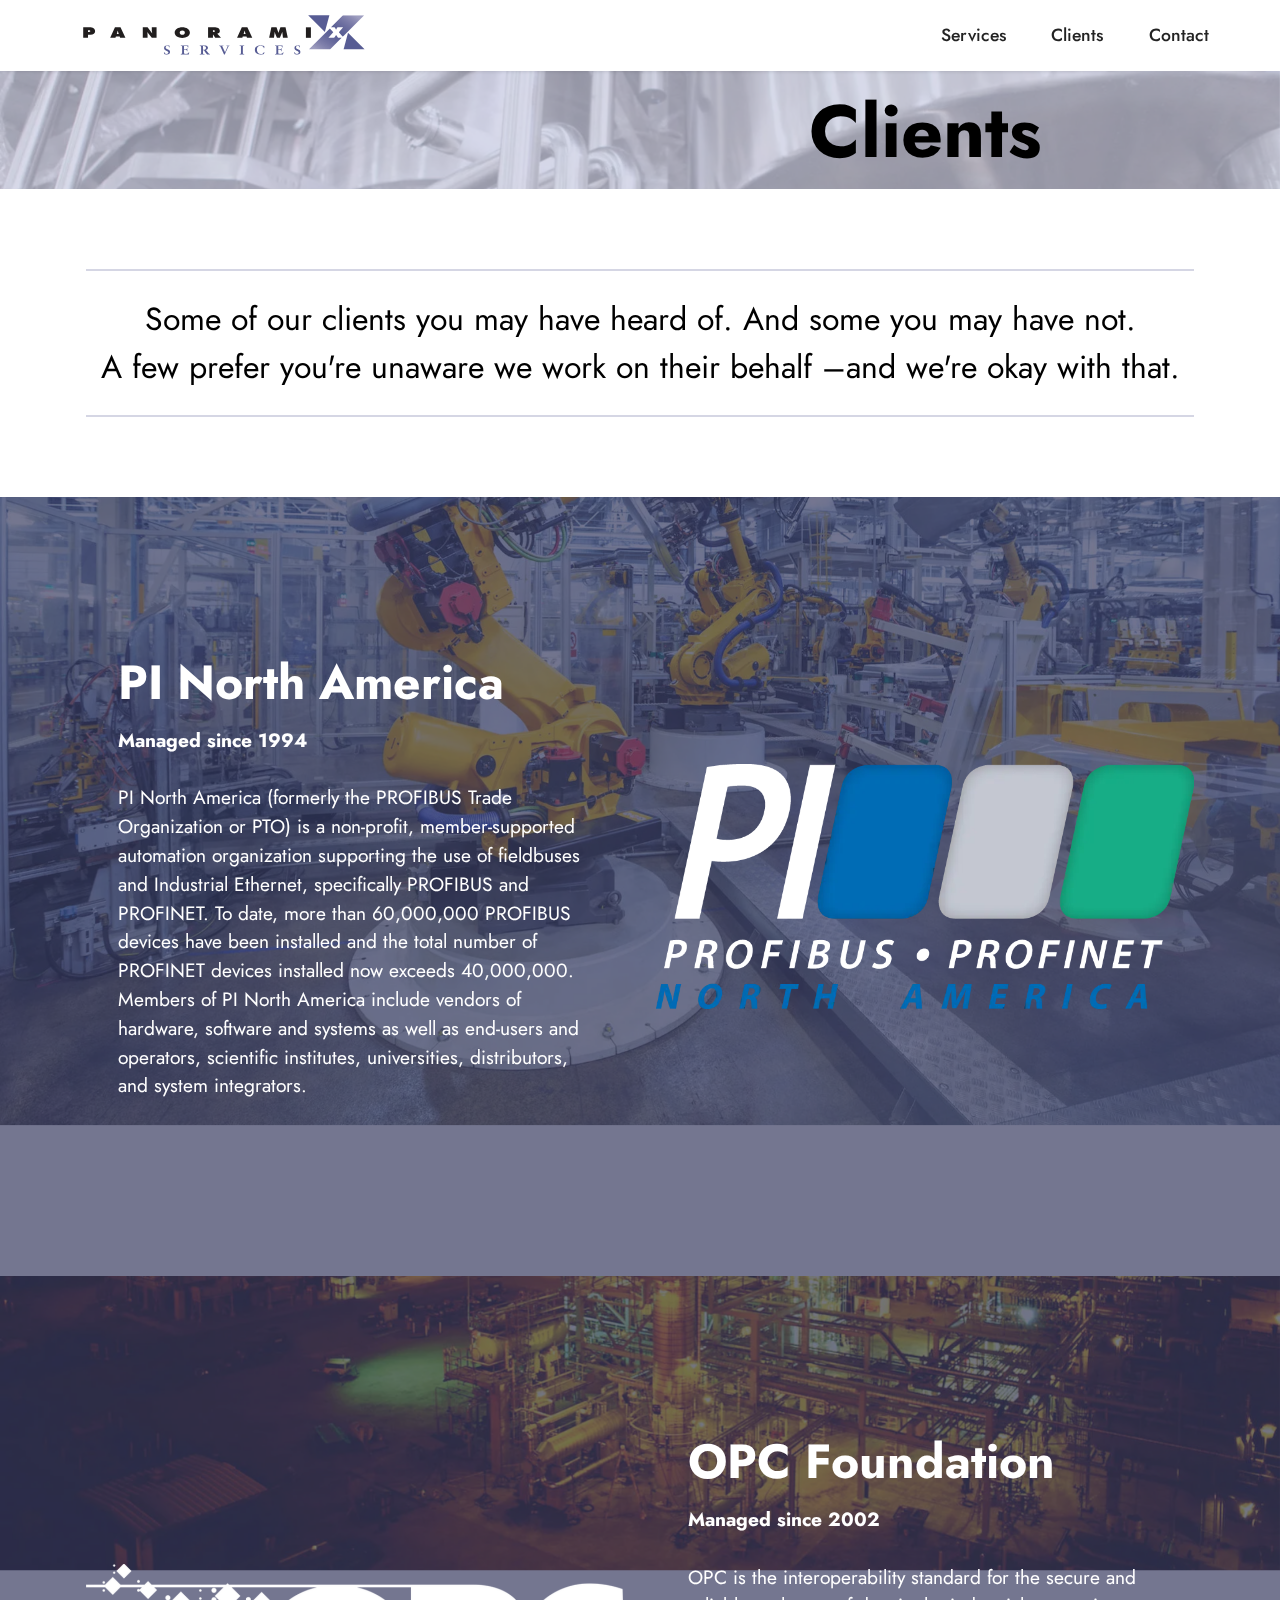
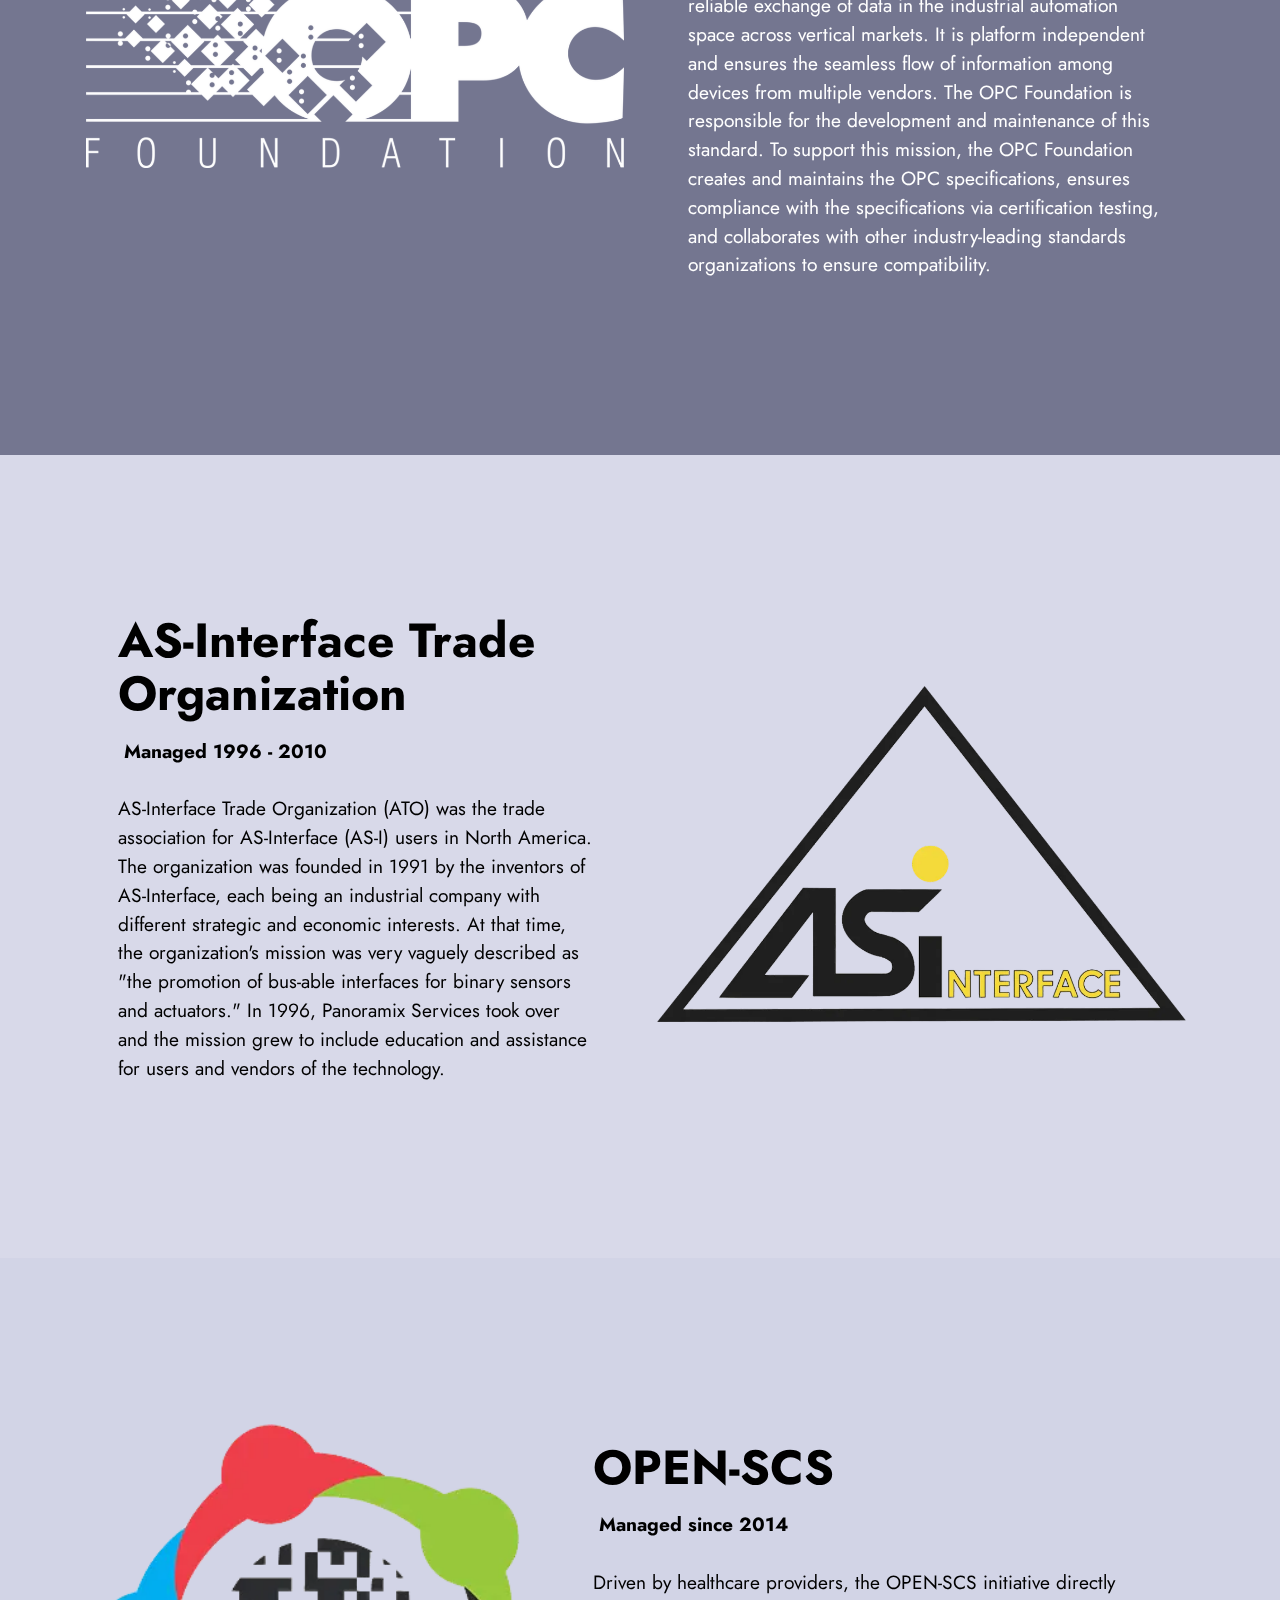
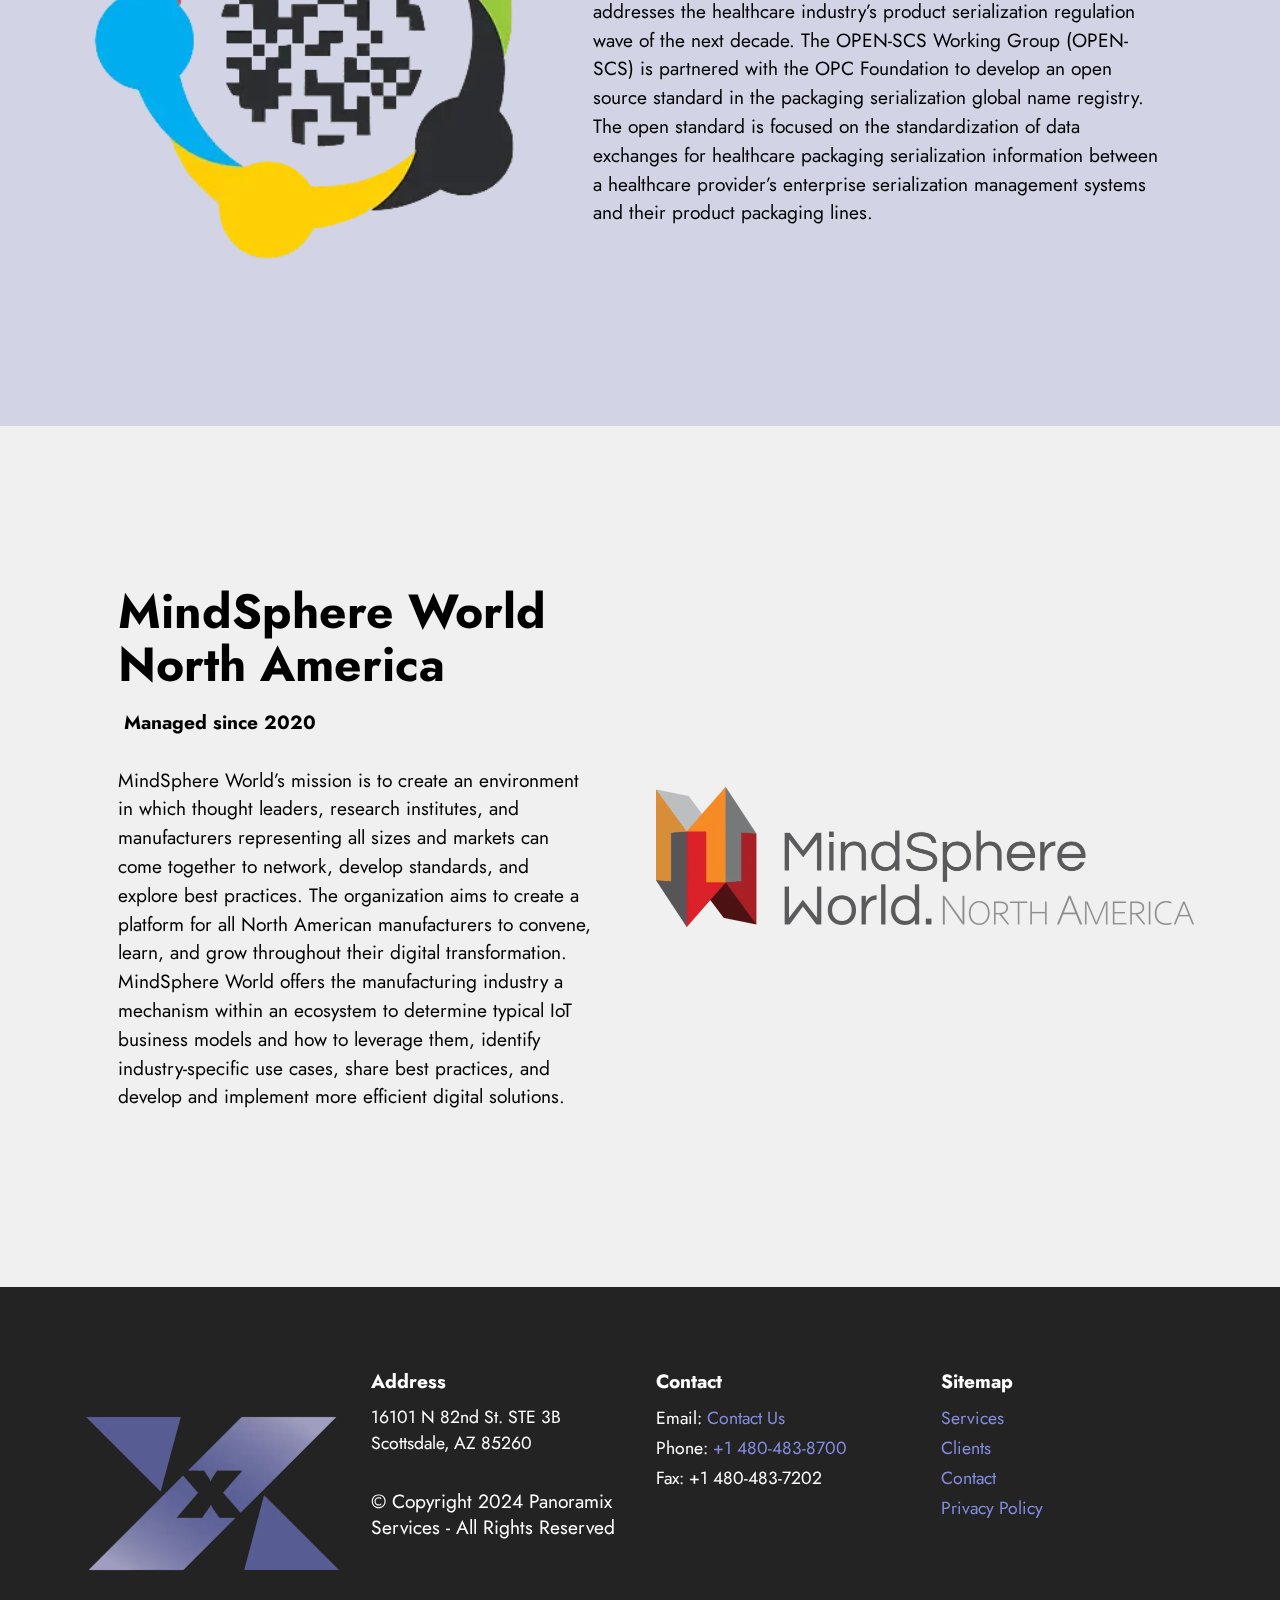
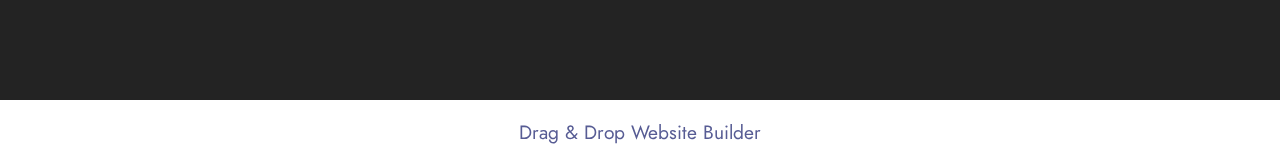
==== commit 13413a70: "Add files via upload" ====
--- a/clients.html
+++ b/clients.html
@@ -74,7 +74,7 @@
     </nav>
 </section>
 
-<section class="header3 cid-s8OhMcY2vf mbr-parallax-background" id="header3-1o">
+<section data-bs-version="5.1" class="header3 cid-s8OhMcY2vf mbr-parallax-background" id="header3-1o">
 
     
 
@@ -92,7 +92,7 @@
     </div>
 </section>
 
-<section class="content6 cid-s8OhMdA4dh" id="content6-1p">
+<section data-bs-version="5.1" class="content6 cid-s8OhMdA4dh" id="content6-1p">
     
     <div class="container">
         <div class="row justify-content-center">
@@ -105,7 +105,7 @@
     </div>
 </section>
 
-<section class="header11 cid-s8OiLtmRAY mbr-parallax-background" id="header11-1w">
+<section data-bs-version="5.1" class="header11 cid-s8OiLtmRAY mbr-parallax-background" id="header11-1w">
 
     
 
@@ -128,7 +128,7 @@
     </div>
 </section>
 
-<section class="header11 cid-s8OkyzjCZf mbr-parallax-background" id="header11-1z">
+<section data-bs-version="5.1" class="header11 cid-s8OkyzjCZf mbr-parallax-background" id="header11-1z">
 
     
 
@@ -151,7 +151,7 @@
     </div>
 </section>
 
-<section class="header11 cid-s8OluaAJM3 mbr-parallax-background" id="header11-20">
+<section data-bs-version="5.1" class="header11 cid-s8OluaAJM3 mbr-parallax-background" id="header11-20">
 
     
 
@@ -174,7 +174,7 @@
     </div>
 </section>
 
-<section class="header11 cid-s8Omf9m4vS mbr-parallax-background" id="header11-21">
+<section data-bs-version="5.1" class="header11 cid-s8Omf9m4vS mbr-parallax-background" id="header11-21">
 
     
 
@@ -197,7 +197,7 @@
     </div>
 </section>
 
-<section class="header11 cid-sCHQgZ4CsY mbr-parallax-background" id="header11-2u">
+<section data-bs-version="5.1" class="header11 cid-sCHQgZ4CsY mbr-parallax-background" id="header11-2u">
 
     
 
@@ -220,7 +220,7 @@
     </div>
 </section>
 
-<section class="footer4 cid-s8OhMfLjol" once="footers" id="footer4-1v">
+<section data-bs-version="5.1" class="footer4 cid-s8OhMfLjol" once="footers" id="footer4-1v">
 
     
     
@@ -238,7 +238,7 @@
                     <strong>Address</strong></h5>
                 <p class="mbr-text mbr-fonts-style mb-4 display-4">
                     16101 N 82nd St. STE 3B<br>Scottsdale, AZ 85260</p>
-                <h5 class="mbr-section-subtitle mbr-fonts-style mb-3 display-4"><div><span style="font-size: 1.2rem;">© Copyright 2021 Panoramix Services - All Rights Reserved</span><br></div></h5>
+                <h5 class="mbr-section-subtitle mbr-fonts-style mb-3 display-4"><div><span style="font-size: 1.2rem;">© Copyright 2024 Panoramix Services - All Rights Reserved</span><br></div></h5>
                 
             </div>
             <div class="col-12 col-md-6 col-lg-3">
@@ -257,7 +257,7 @@
             </div>
         </div>
     </div>
-</section><section class="display-7" style="padding: 0;align-items: center;justify-content: center;flex-wrap: wrap;    align-content: center;display: flex;position: relative;height: 4rem;"><a href="https://mobiri.se/3100041" style="flex: 1 1;height: 4rem;position: absolute;width: 100%;z-index: 1;"><img alt="" style="height: 4rem;" src="[data-uri]"></a><p style="margin: 0;text-align: center;" class="display-7">&#8204;</p><a style="z-index:1" href="https://mobirise.com/offline-website-builder.html">Offline Website Creator</a></section><script src="assets/bootstrap/js/bootstrap.bundle.min.js"></script>  <script src="assets/parallax/jarallax.js"></script>  <script src="assets/smoothscroll/smooth-scroll.js"></script>  <script src="assets/ytplayer/index.js"></script>  <script src="assets/dropdown/js/navbar-dropdown.js"></script>  <script src="assets/theme/js/script.js"></script>  
+</section><section class="display-7" style="padding: 0;align-items: center;justify-content: center;flex-wrap: wrap;    align-content: center;display: flex;position: relative;height: 4rem;"><a href="https://mobiri.se/3100041" style="flex: 1 1;height: 4rem;position: absolute;width: 100%;z-index: 1;"><img alt="" style="height: 4rem;" src="[data-uri]"></a><p style="margin: 0;text-align: center;" class="display-7">&#8204;</p><a style="z-index:1" href="https://mobirise.com/drag-drop-website-builder.html">Drag & Drop Website Builder</a></section><script src="assets/bootstrap/js/bootstrap.bundle.min.js"></script>  <script src="assets/parallax/jarallax.js"></script>  <script src="assets/smoothscroll/smooth-scroll.js"></script>  <script src="assets/ytplayer/index.js"></script>  <script src="assets/dropdown/js/navbar-dropdown.js"></script>  <script src="assets/theme/js/script.js"></script>  
   
   
 </body>
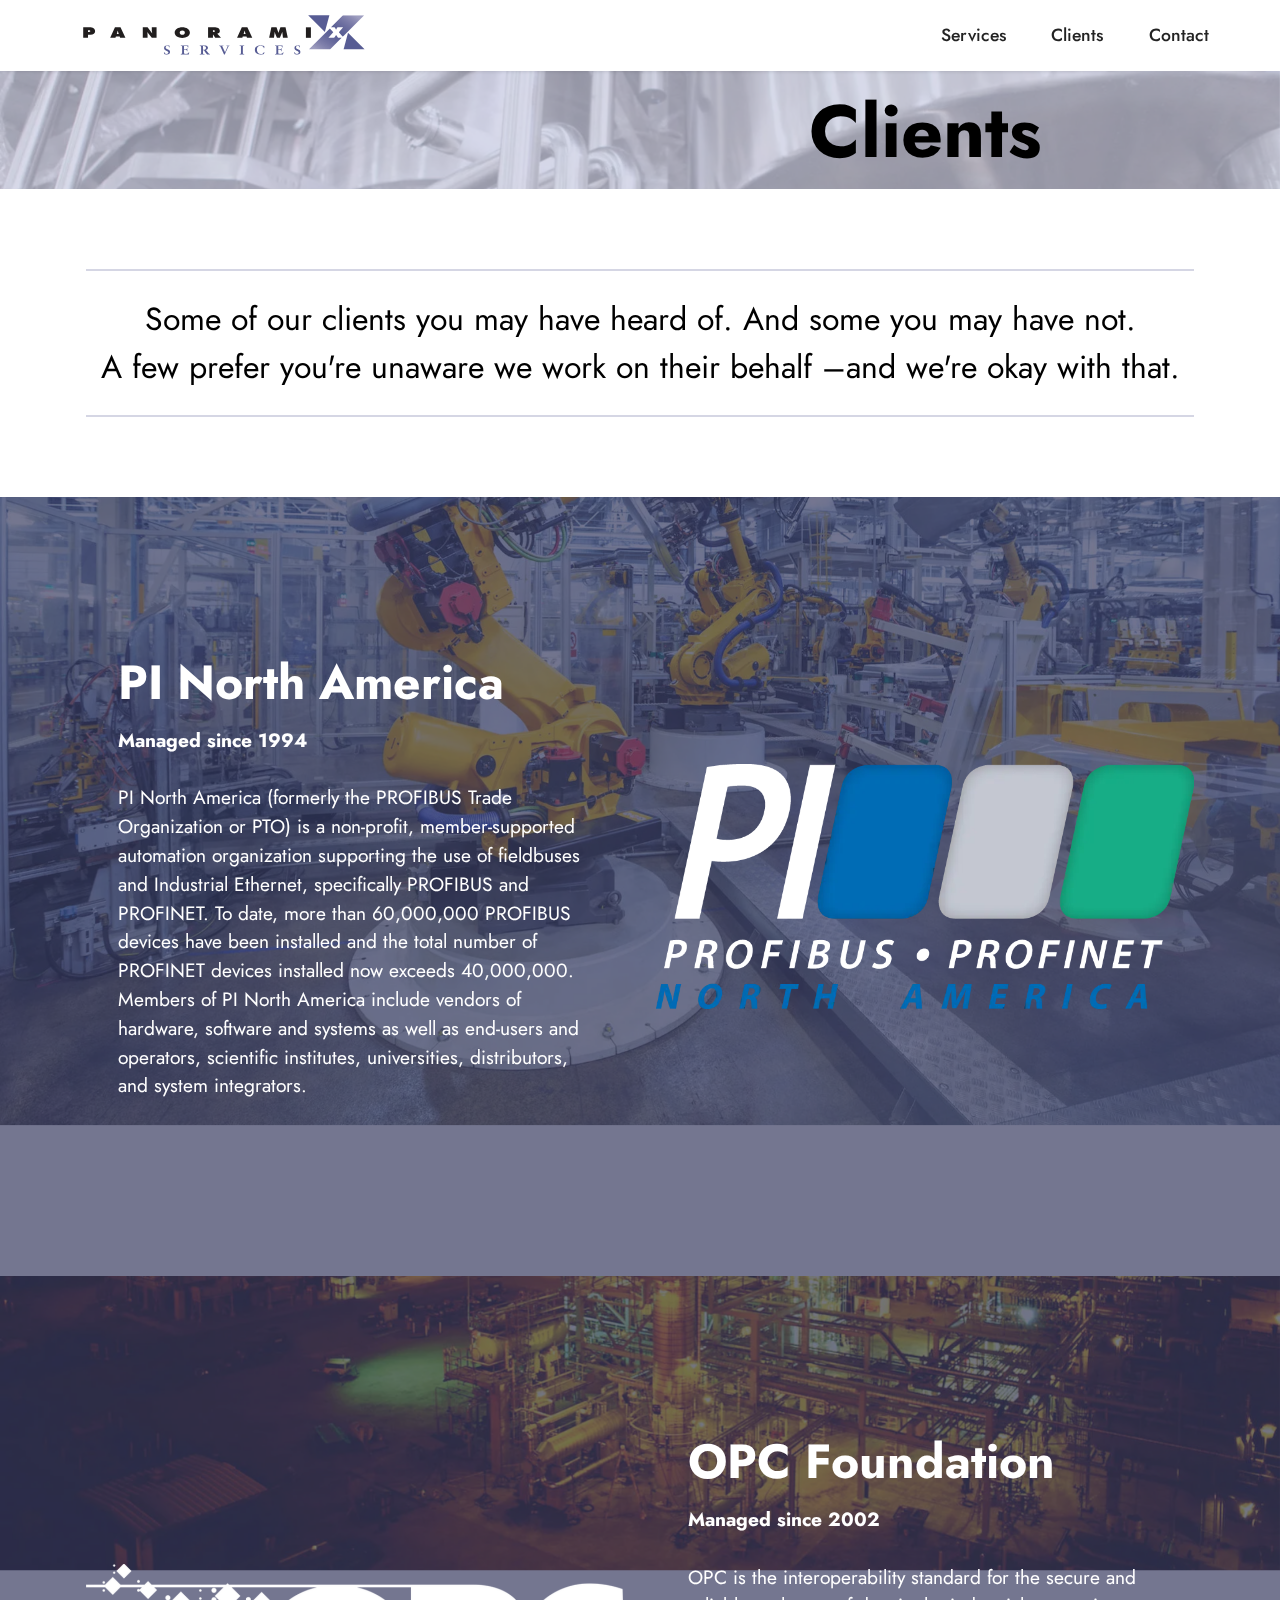
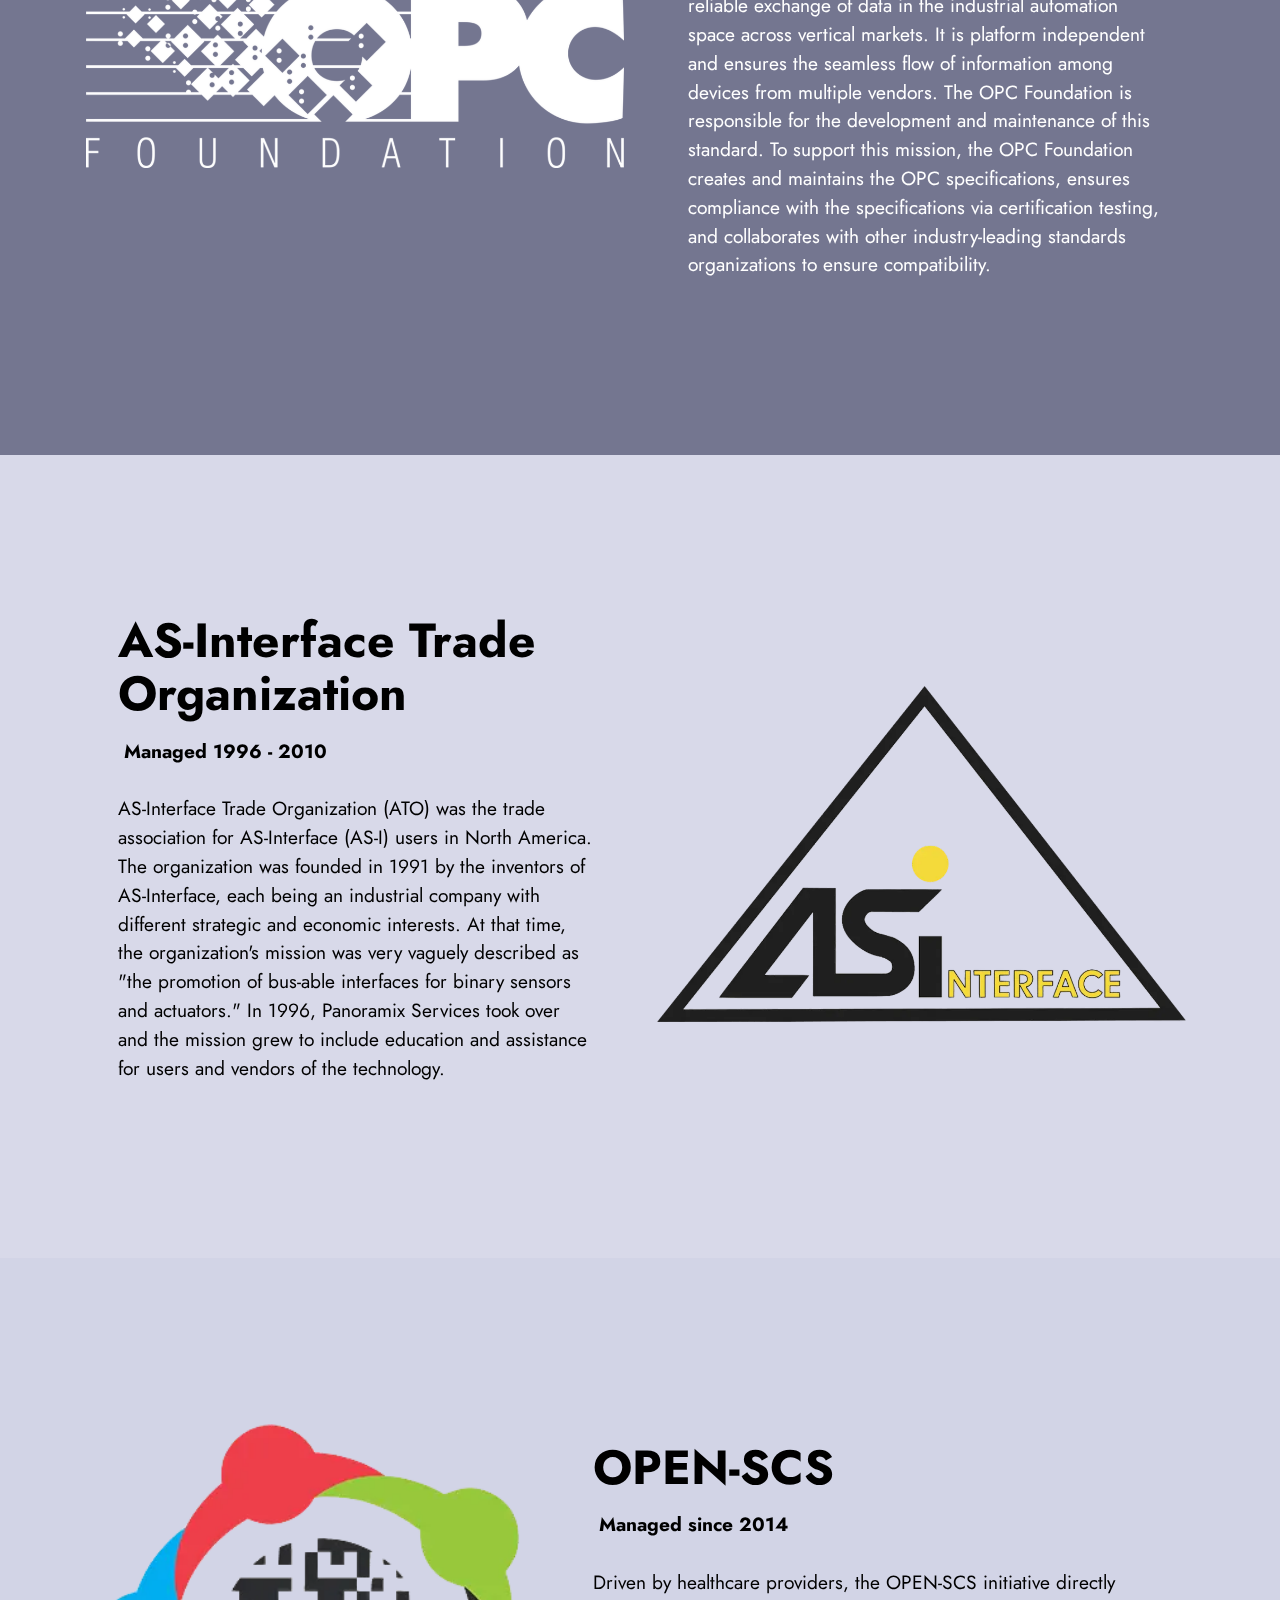
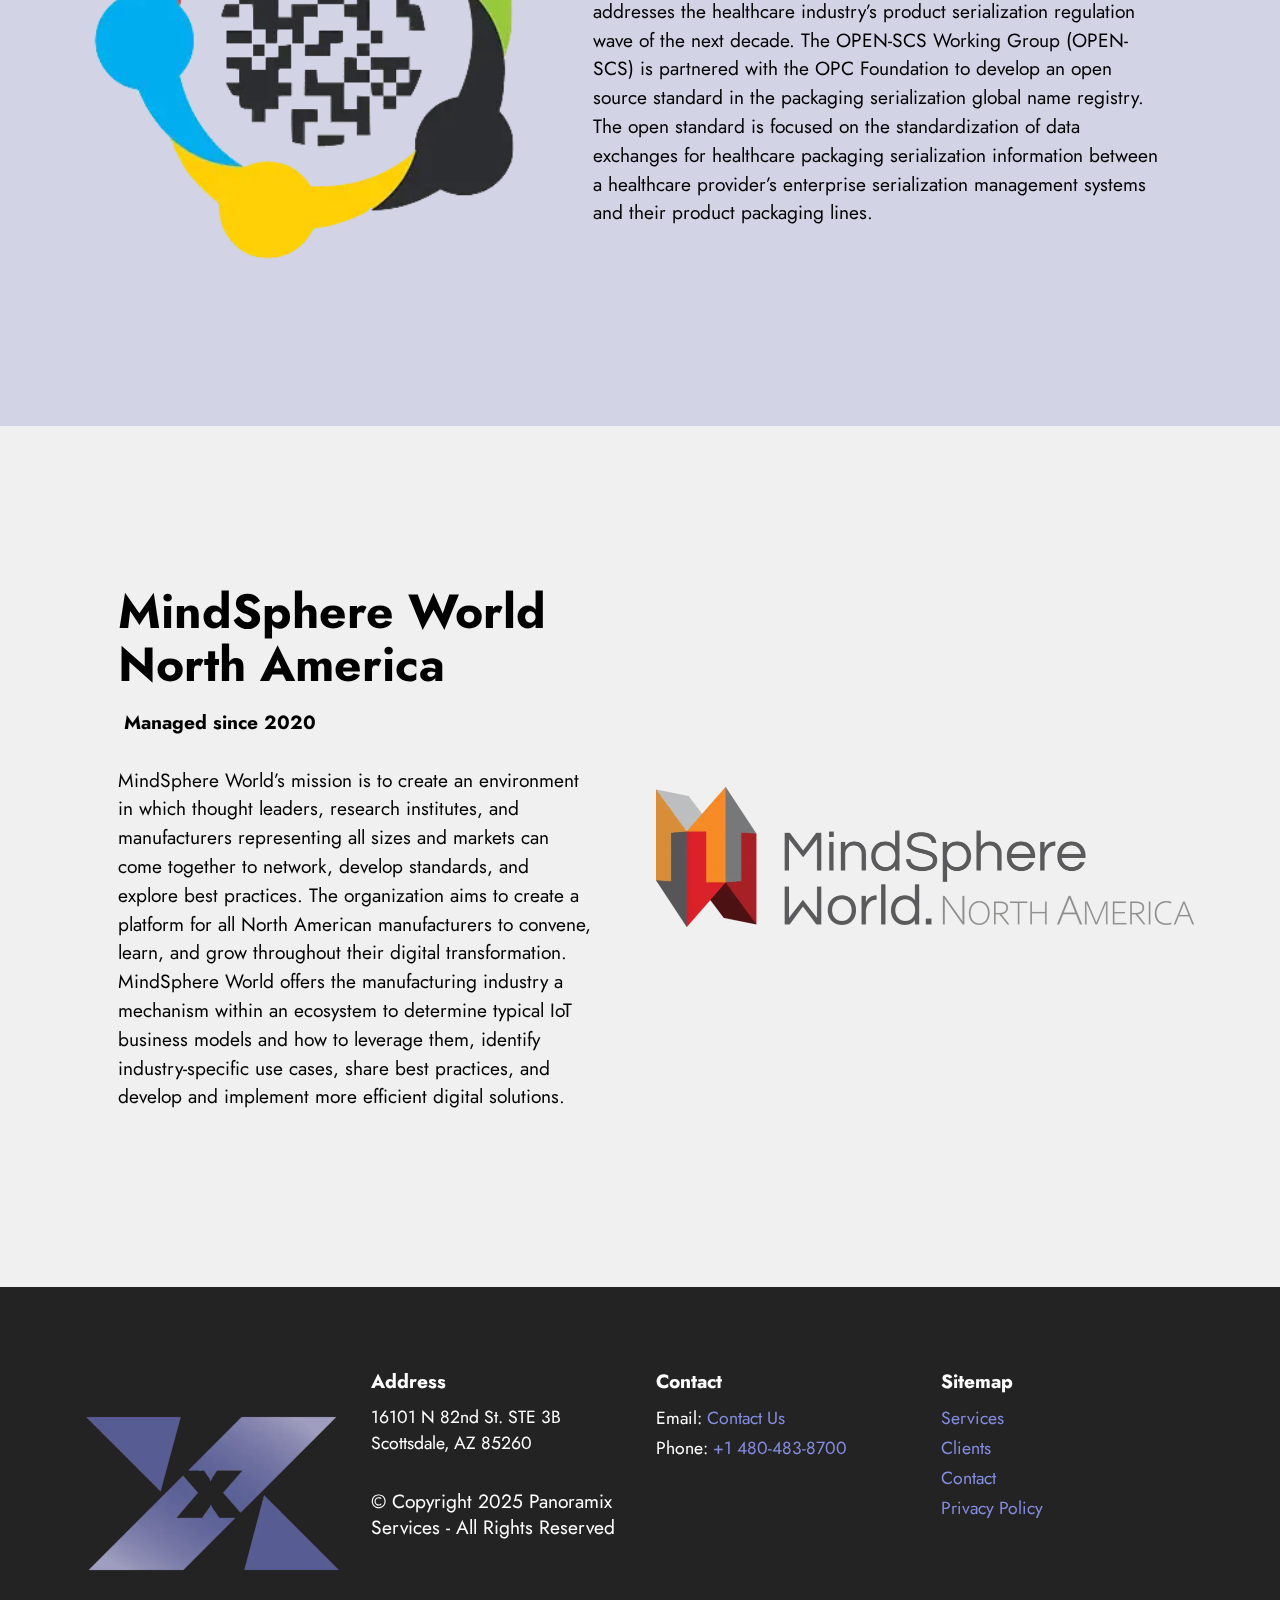
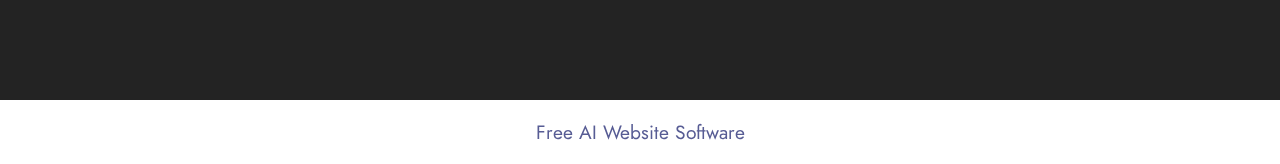
==== commit 6d3de8ea: "Add files via upload" ====
--- a/clients.html
+++ b/clients.html
@@ -238,14 +238,14 @@
                     <strong>Address</strong></h5>
                 <p class="mbr-text mbr-fonts-style mb-4 display-4">
                     16101 N 82nd St. STE 3B<br>Scottsdale, AZ 85260</p>
-                <h5 class="mbr-section-subtitle mbr-fonts-style mb-3 display-4"><div><span style="font-size: 1.2rem;">© Copyright 2024 Panoramix Services - All Rights Reserved</span><br></div></h5>
+                <h5 class="mbr-section-subtitle mbr-fonts-style mb-3 display-4"><div><span style="font-size: 1.2rem;">© Copyright 2025 Panoramix Services - All Rights Reserved</span><br></div></h5>
                 
             </div>
             <div class="col-12 col-md-6 col-lg-3">
                 <h5 class="mbr-section-subtitle mbr-fonts-style mb-2 display-7">
                     <strong>Contact</strong></h5>
                 <ul class="list mbr-fonts-style display-4">
-                    <li class="mbr-text item-wrap">Email: <a href="contact.html" class="text-success">Contact Us</a></li><li class="mbr-text item-wrap">Phone: <a href="tel:+1 480-483-8700" class="text-success">+1 480-483-8700</a></li><li class="mbr-text item-wrap">Fax: +1 480-483-7202</li>
+                    <li class="mbr-text item-wrap">Email: <a href="contact.html" class="text-success">Contact Us</a></li><li class="mbr-text item-wrap">Phone: <a href="tel:+1 480-483-8700" class="text-success">+1 480-483-8700</a></li>
                 </ul>
             </div>
             <div class="col-12 col-md-6 col-lg-3">
@@ -257,7 +257,7 @@
             </div>
         </div>
     </div>
-</section><section class="display-7" style="padding: 0;align-items: center;justify-content: center;flex-wrap: wrap;    align-content: center;display: flex;position: relative;height: 4rem;"><a href="https://mobiri.se/3100041" style="flex: 1 1;height: 4rem;position: absolute;width: 100%;z-index: 1;"><img alt="" style="height: 4rem;" src="[data-uri]"></a><p style="margin: 0;text-align: center;" class="display-7">&#8204;</p><a style="z-index:1" href="https://mobirise.com/drag-drop-website-builder.html">Drag & Drop Website Builder</a></section><script src="assets/bootstrap/js/bootstrap.bundle.min.js"></script>  <script src="assets/parallax/jarallax.js"></script>  <script src="assets/smoothscroll/smooth-scroll.js"></script>  <script src="assets/ytplayer/index.js"></script>  <script src="assets/dropdown/js/navbar-dropdown.js"></script>  <script src="assets/theme/js/script.js"></script>  
+</section><section class="display-7" style="padding: 0;align-items: center;justify-content: center;flex-wrap: wrap;    align-content: center;display: flex;position: relative;height: 4rem;"><a href="https://mobiri.se/3100041" style="flex: 1 1;height: 4rem;position: absolute;width: 100%;z-index: 1;"><img alt="" style="height: 4rem;" src="[data-uri]"></a><p style="margin: 0;text-align: center;" class="display-7">&#8204;</p><a style="z-index:1" href="https://mobirise.com/builder/ai-website-builder.html">Free AI Website Software</a></section><script src="assets/bootstrap/js/bootstrap.bundle.min.js"></script>  <script src="assets/parallax/jarallax.js"></script>  <script src="assets/smoothscroll/smooth-scroll.js"></script>  <script src="assets/ytplayer/index.js"></script>  <script src="assets/dropdown/js/navbar-dropdown.js"></script>  <script src="assets/theme/js/script.js"></script>  
   
   
 </body>
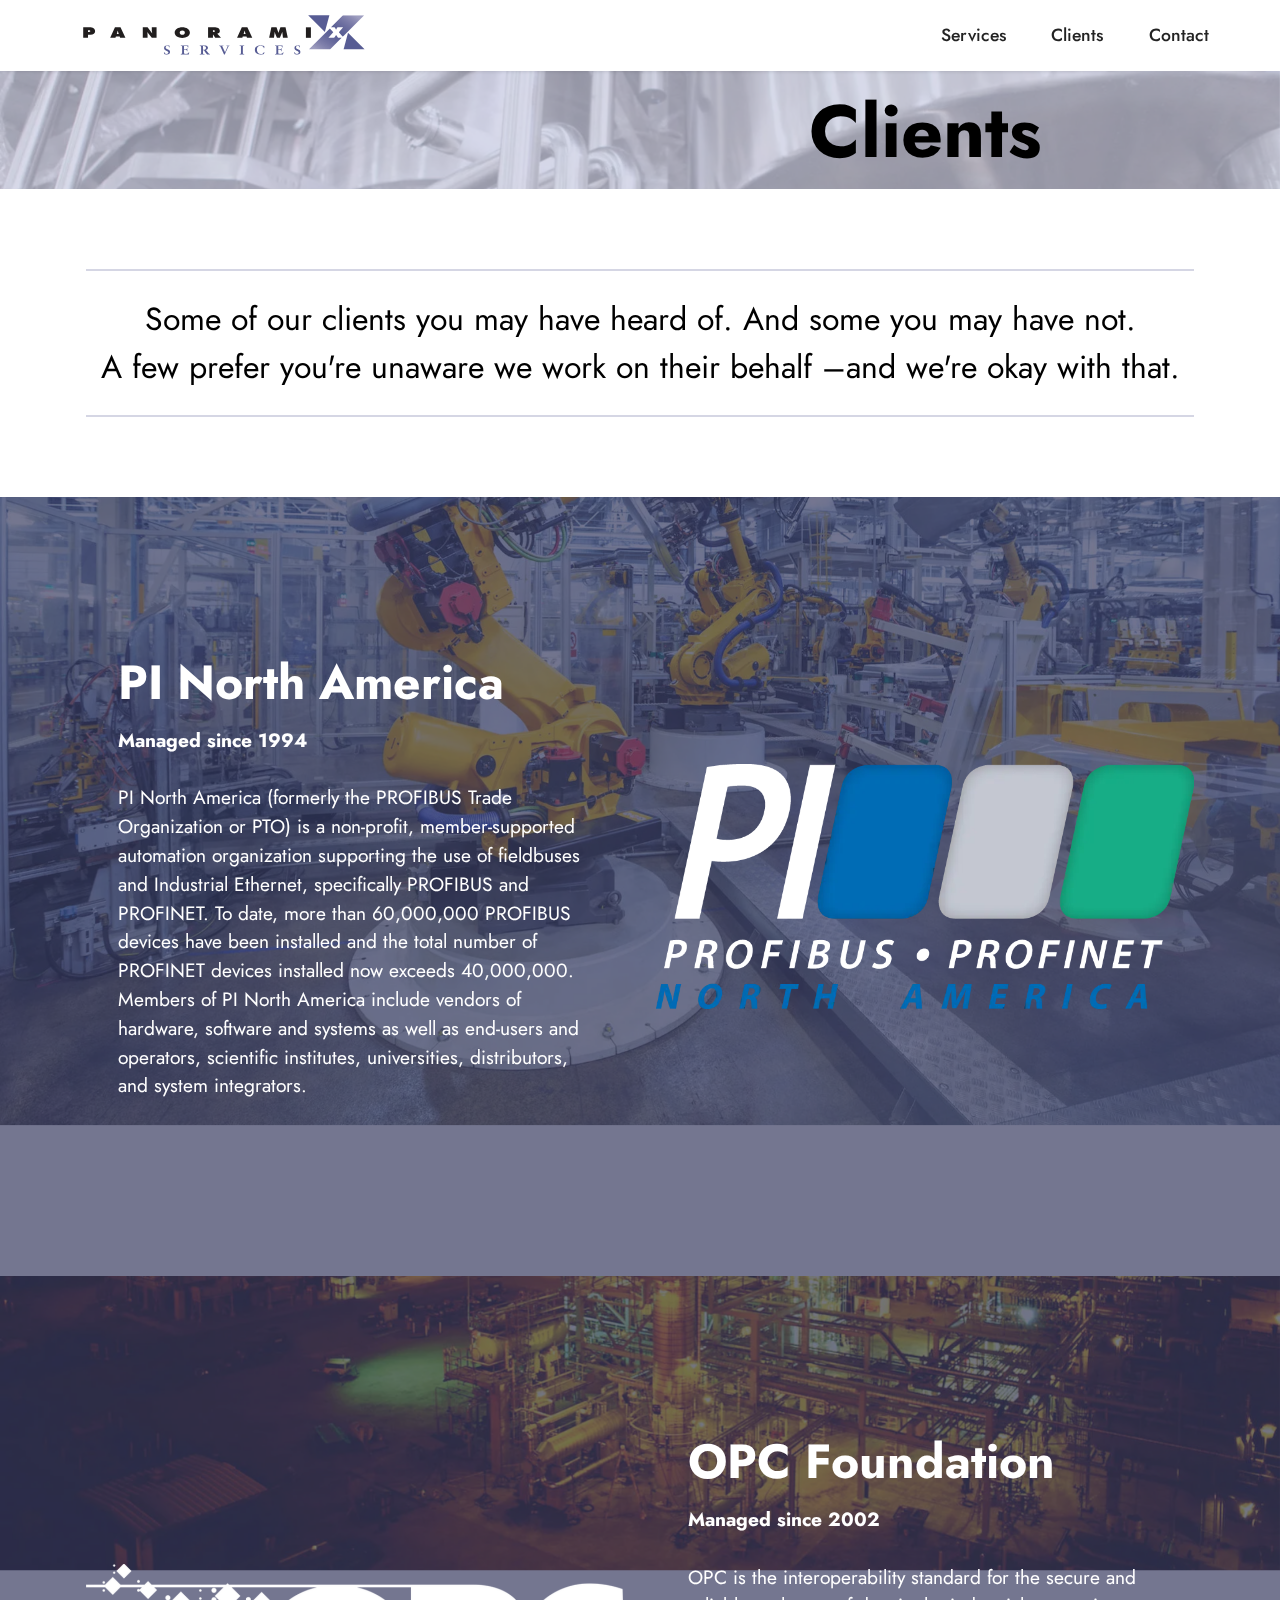
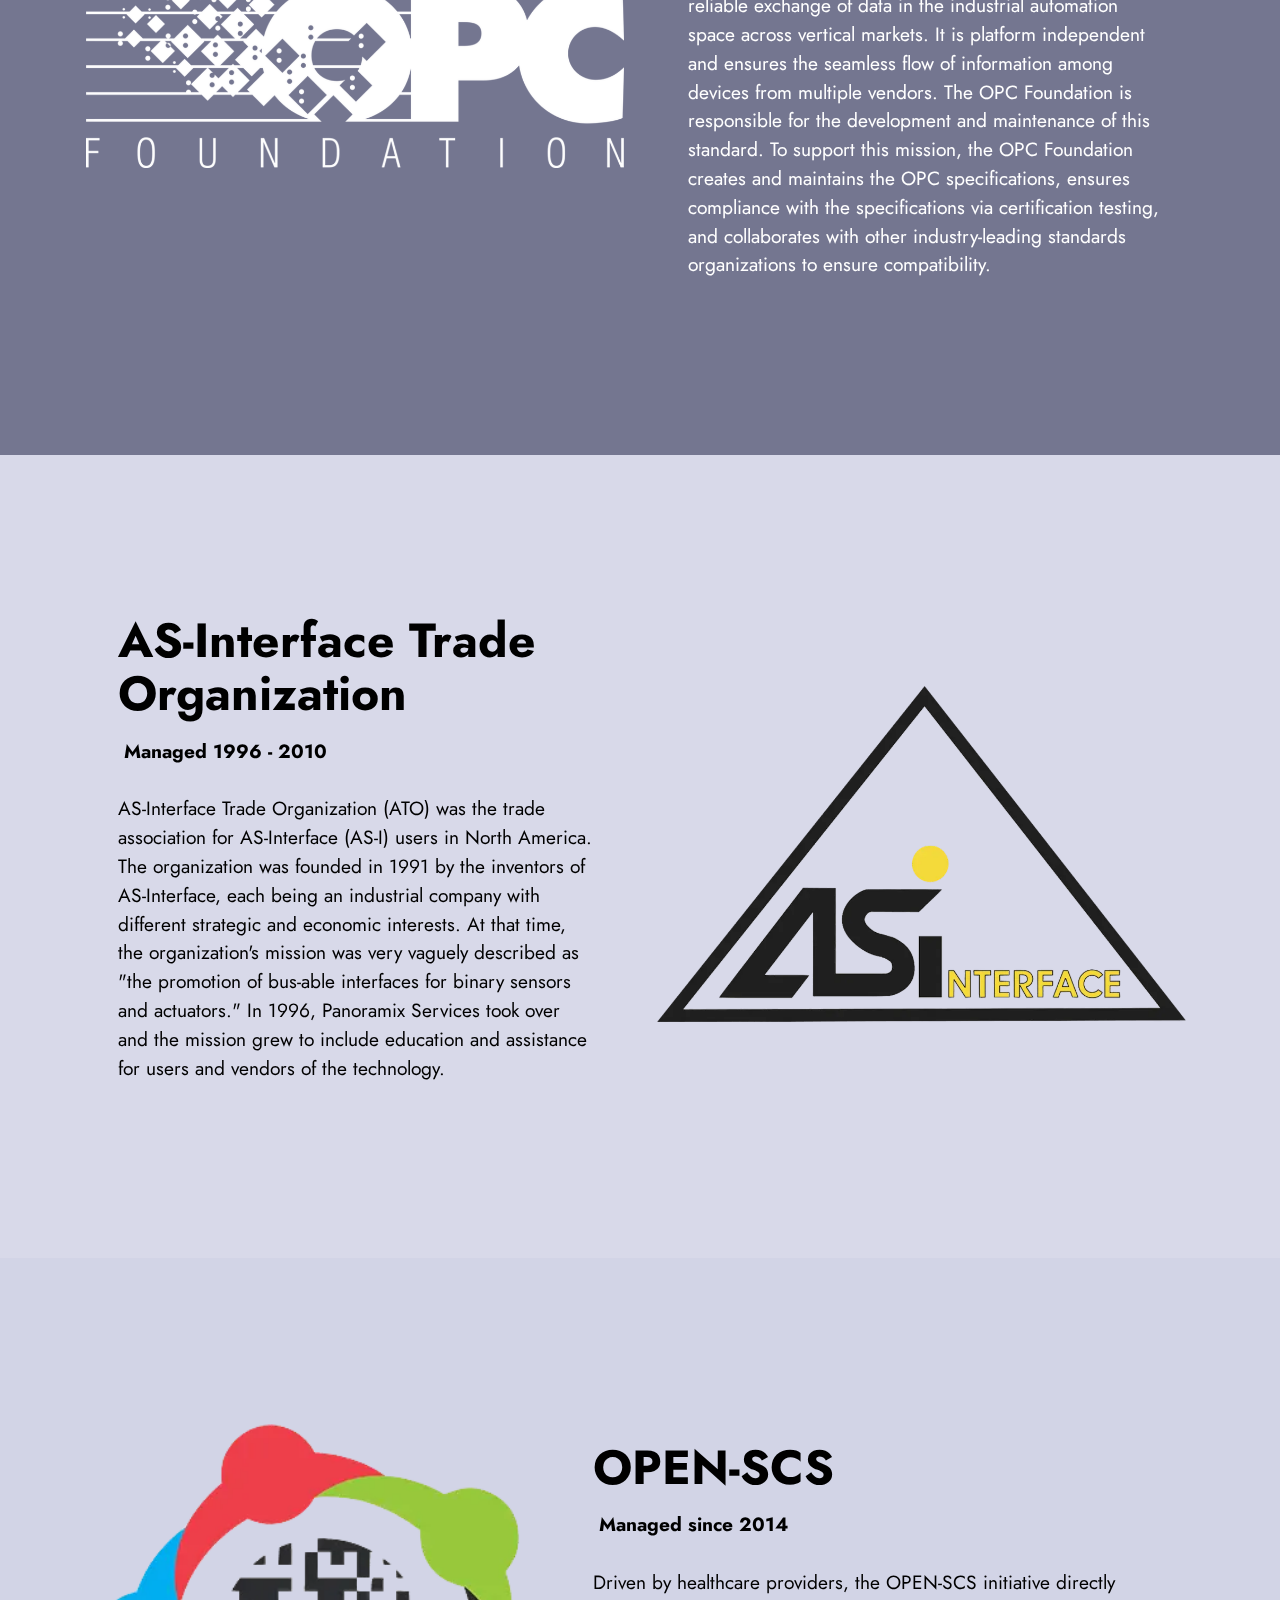
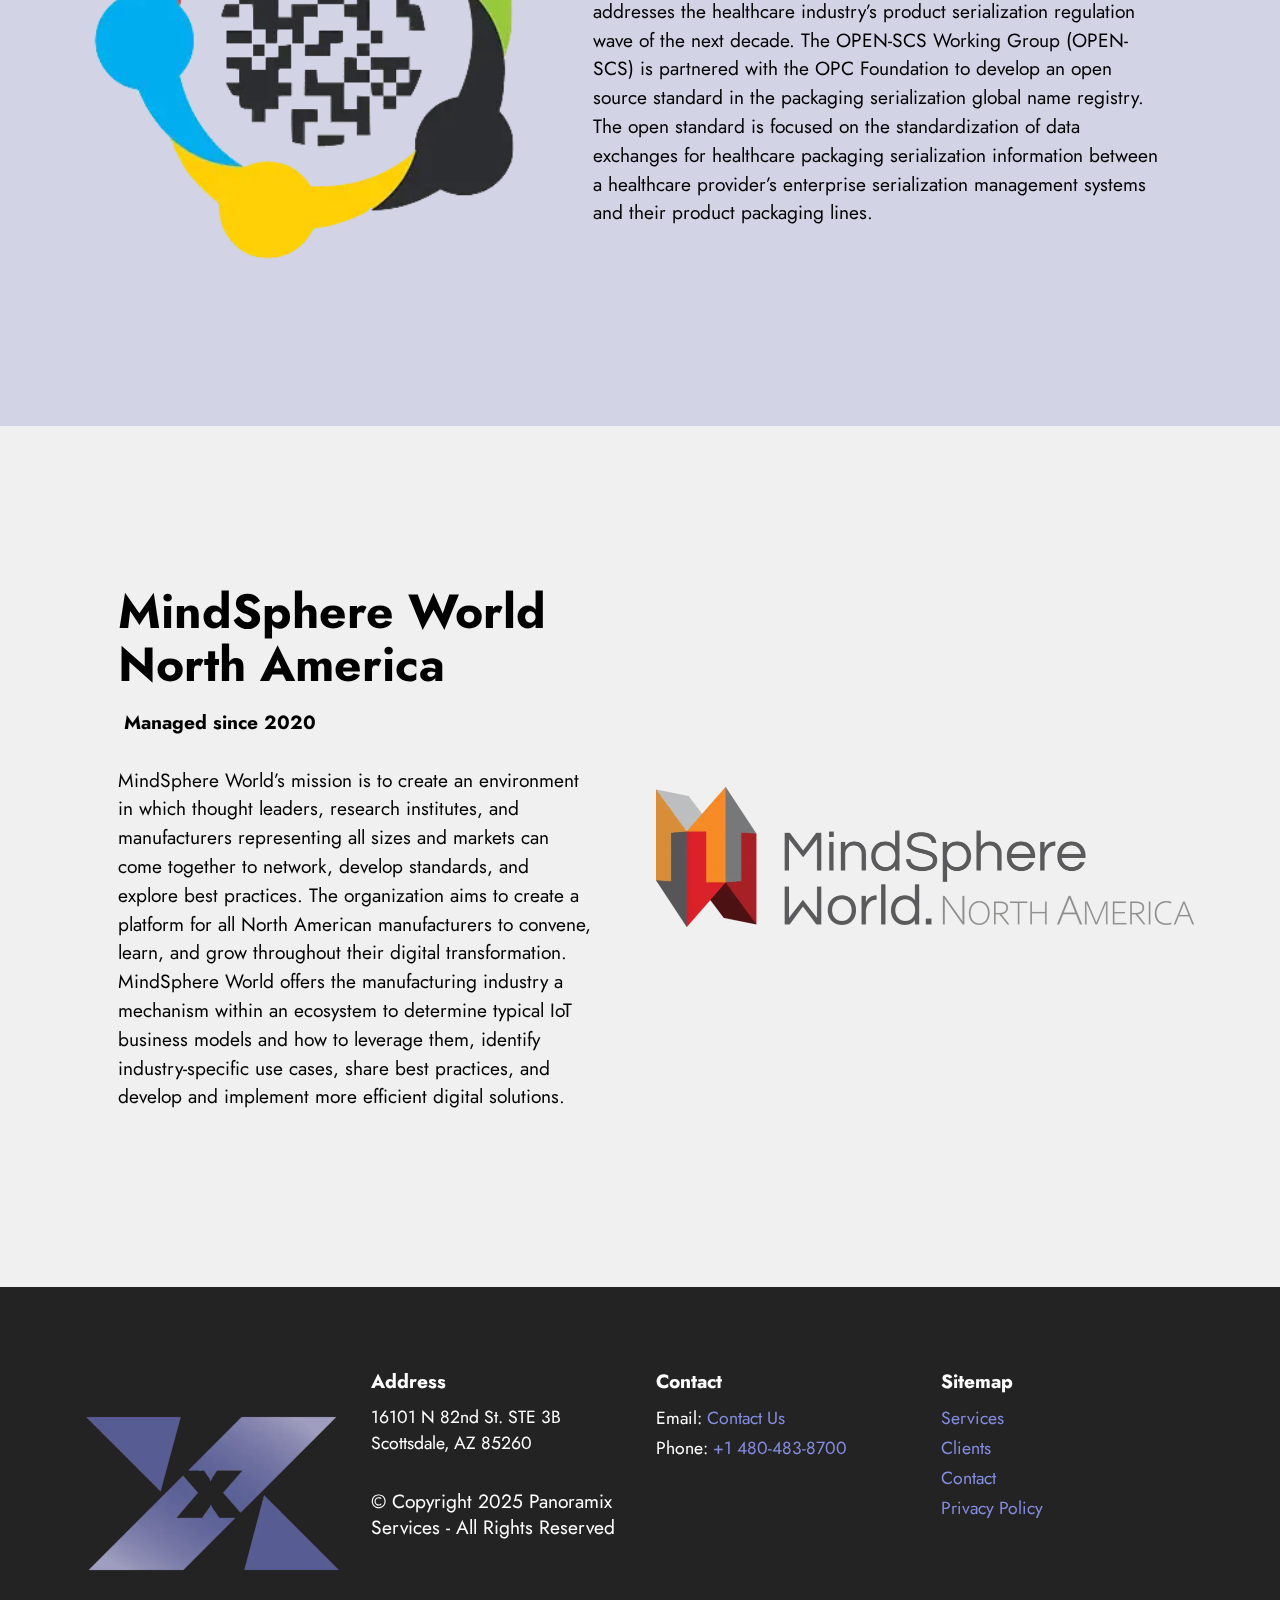
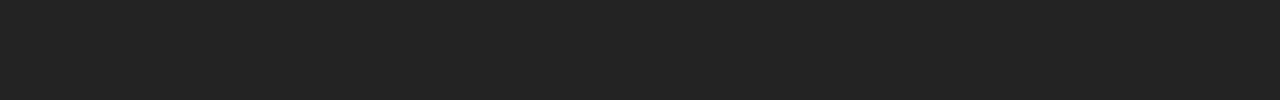
==== commit 11704b9f: "Add files via upload" ====
--- a/clients.html
+++ b/clients.html
@@ -1,10 +1,10 @@
 <!DOCTYPE html>
 <html  >
 <head>
-  <!-- Site made with Mobirise Website Builder v5.9.6, https://mobirise.com -->
+  
   <meta charset="UTF-8">
   <meta http-equiv="X-UA-Compatible" content="IE=edge">
-  <meta name="generator" content="Mobirise v5.9.6, mobirise.com">
+  
   <meta name="viewport" content="width=device-width, initial-scale=1, minimum-scale=1">
   <link rel="shortcut icon" href="assets/images/panx-icon-new-512-128x128-1.png" type="image/x-icon">
   <meta name="description" content="">
@@ -257,7 +257,16 @@
             </div>
         </div>
     </div>
-</section><section class="display-7" style="padding: 0;align-items: center;justify-content: center;flex-wrap: wrap;    align-content: center;display: flex;position: relative;height: 4rem;"><a href="https://mobiri.se/3100041" style="flex: 1 1;height: 4rem;position: absolute;width: 100%;z-index: 1;"><img alt="" style="height: 4rem;" src="[data-uri]"></a><p style="margin: 0;text-align: center;" class="display-7">&#8204;</p><a style="z-index:1" href="https://mobirise.com/builder/ai-website-builder.html">Free AI Website Software</a></section><script src="assets/bootstrap/js/bootstrap.bundle.min.js"></script>  <script src="assets/parallax/jarallax.js"></script>  <script src="assets/smoothscroll/smooth-scroll.js"></script>  <script src="assets/ytplayer/index.js"></script>  <script src="assets/dropdown/js/navbar-dropdown.js"></script>  <script src="assets/theme/js/script.js"></script>  
+</section>
+
+
+<script src="assets/bootstrap/js/bootstrap.bundle.min.js"></script>
+  <script src="assets/parallax/jarallax.js"></script>
+  <script src="assets/smoothscroll/smooth-scroll.js"></script>
+  <script src="assets/ytplayer/index.js"></script>
+  <script src="assets/dropdown/js/navbar-dropdown.js"></script>
+  <script src="assets/theme/js/script.js"></script>
+  
   
   
 </body>
